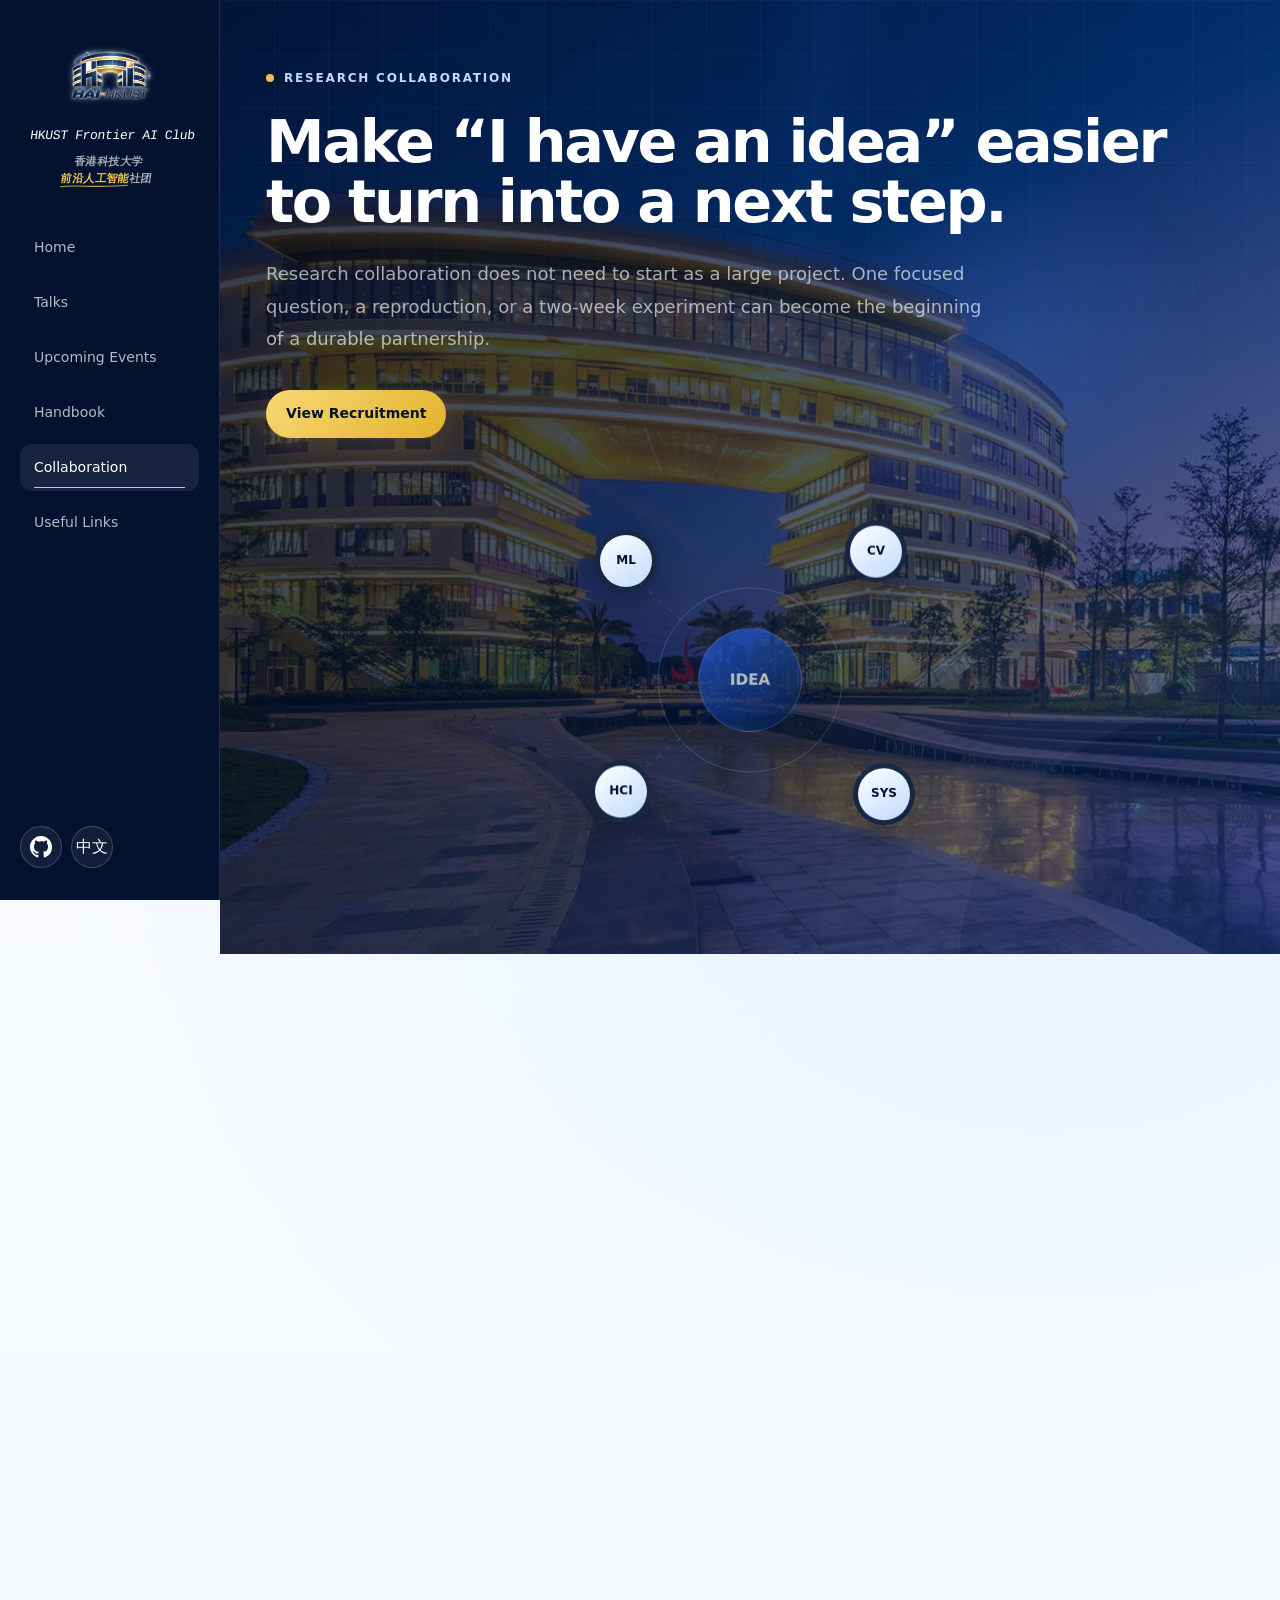
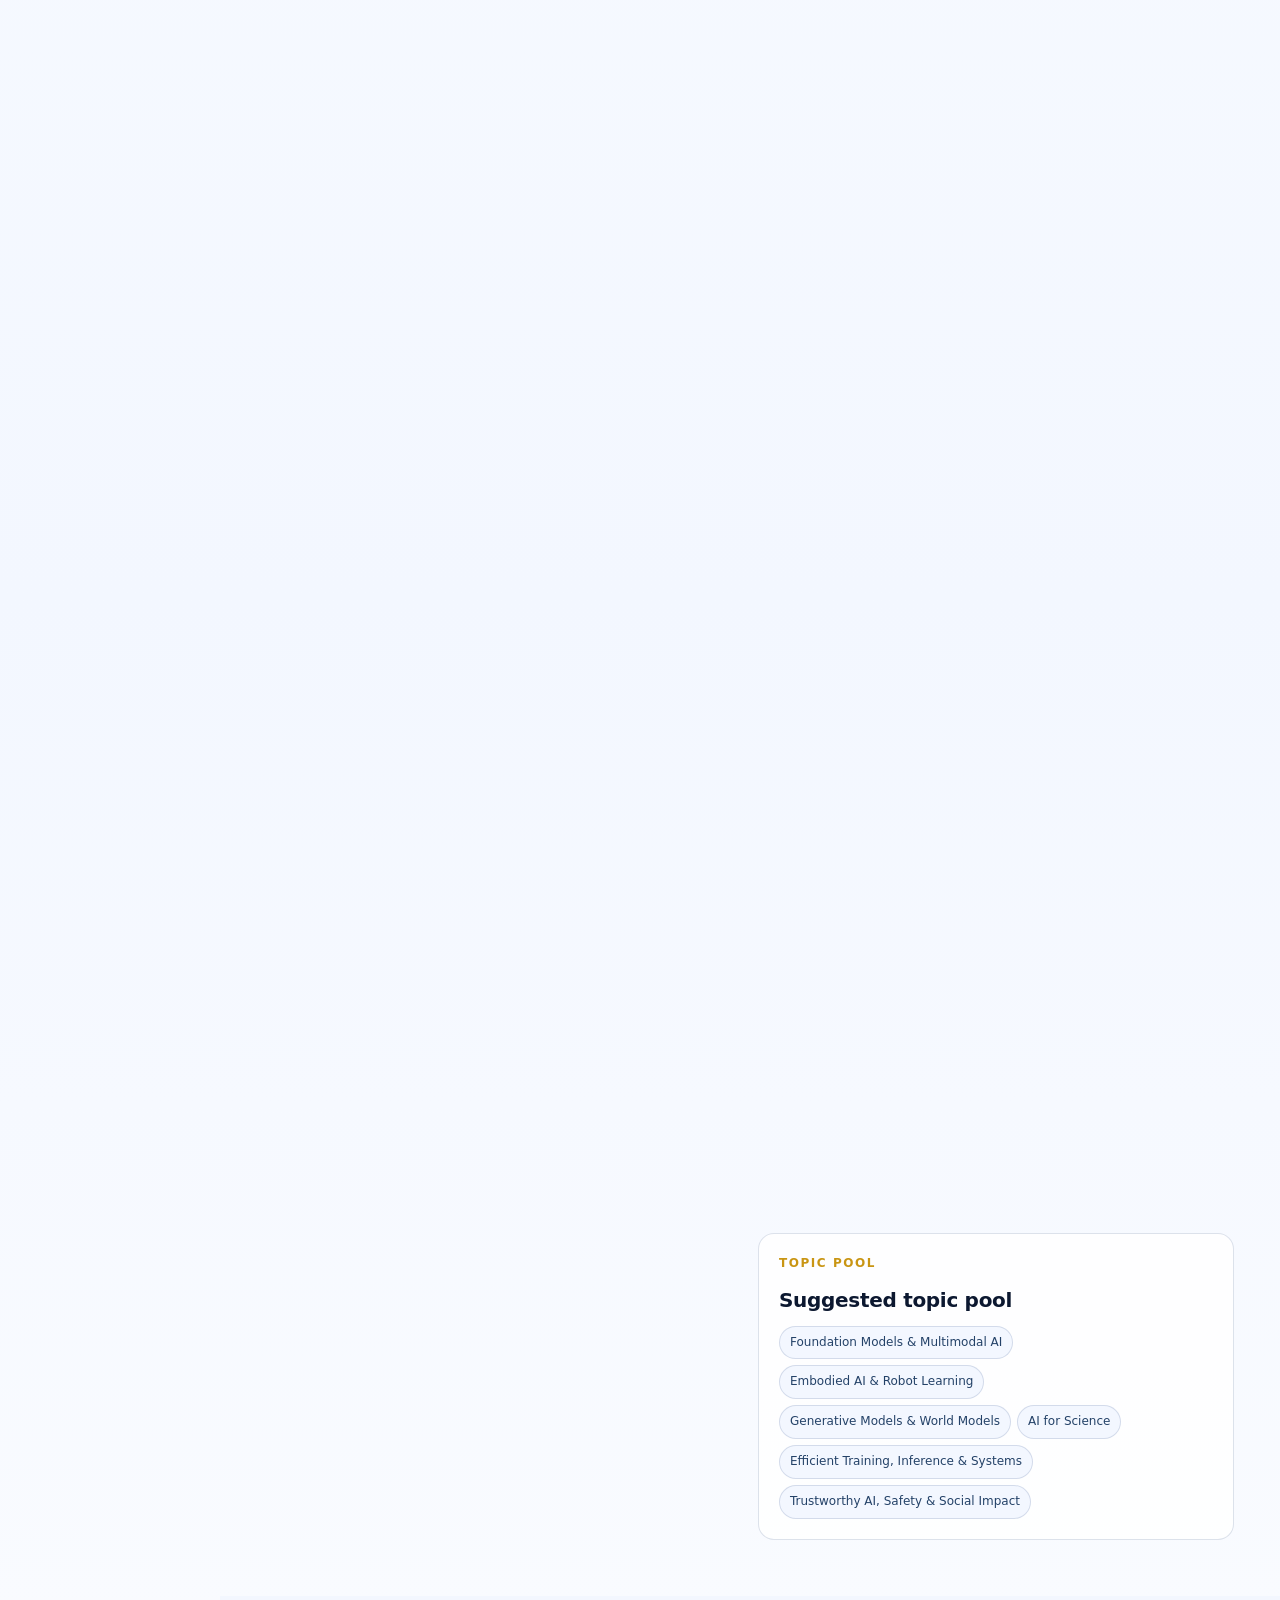
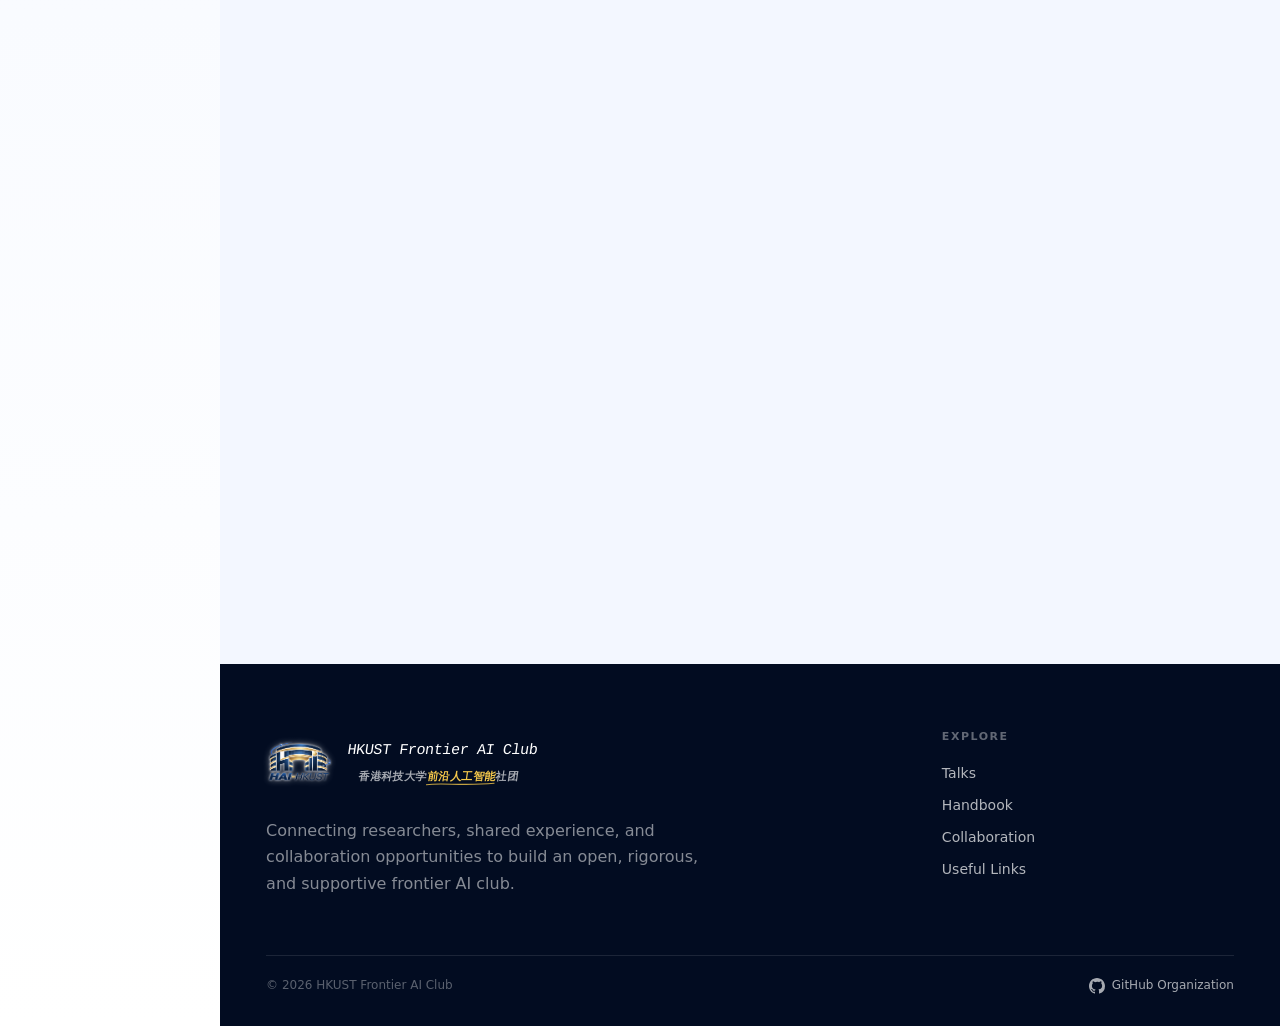
==== collaboration.html @ b121c51a "style: highlight the club name and slant bilingual lettering" ====
<!doctype html>
<html lang="en">
<head><meta charset="utf-8"><meta name="viewport" content="width=device-width,initial-scale=1"><meta name="theme-color" content="#041536"><meta name="referrer" content="strict-origin-when-cross-origin"><meta http-equiv="Content-Security-Policy" content="default-src 'self'; base-uri 'self'; form-action 'none'; object-src 'none'; script-src 'self'; style-src 'self'; img-src 'self' data:; font-src 'self'; connect-src 'self'; frame-src 'self' https://drive.google.com https://docs.google.com"><title>Research Collaboration | HKUST Frontier AI Club</title><link rel="icon" href="assets/favicon/favicon.ico?v=20261019-logo-v2" sizes="any"><link rel="icon" href="assets/favicon/favicon.svg?v=20261019-logo-v2" type="image/svg+xml"><link rel="icon" href="assets/favicon/favicon-96x96.png?v=20261019-logo-v2" type="image/png" sizes="96x96"><link rel="apple-touch-icon" href="assets/favicon/apple-touch-icon.png?v=20261019-logo-v2"><link rel="manifest" href="assets/favicon/site.webmanifest?v=20261019-logo-v2"><link rel="stylesheet" href="styles.css?v=20261023-brand-accent"></head>
<body>
<div class="scroll-progress" aria-hidden="true"><span></span></div><div class="cursor-glow" aria-hidden="true"></div><div data-site-header></div><main>
  <section class="page-hero page-hero-collab"><div class="page-hero-grid"></div><div class="page-orb"></div><div class="page-hero-inner"><div class="page-hero-copy reveal reveal-left"><div class="eyebrow"><span class="eyebrow-pulse"></span><span data-i18n="collabEyebrow"></span></div><h1 data-i18n="collabTitle"></h1><p data-i18n="collabLead"></p><div class="page-hero-actions"><a class="btn btn-primary magnetic" href="#project-board" data-i18n="viewProjectBoard"></a></div></div>
  <div class="page-visual reveal reveal-right"><div class="collab-visual" aria-hidden="true"><div class="collab-core">IDEA</div><div class="collab-person cp1">ML</div><div class="collab-person cp2">CV</div><div class="collab-person cp3">SYS</div><div class="collab-person cp4">HCI</div><svg viewBox="0 0 400 400"><path d="M200 200L80 95M200 200L320 90M200 200L328 310M200 200L76 304"/><circle cx="200" cy="200" r="92"/></svg></div></div></div></section>

  <section class="section" id="project-board"><div class="container"><div class="section-heading reveal"><div class="kicker" data-i18n="boardKicker"></div><div><h2 data-i18n="boardTitle"></h2><p data-i18n="boardDesc"></p></div></div>
    <div class="board-toolbar reveal"><span data-i18n="boardTemplateNote"></span></div>
    <div class="project-grid">
      <article class="project-card reveal"><div class="project-top"><span class="status gold" data-i18n="templateSlot"></span></div><h3 data-i18n="boardCard1Title"></h3><p data-i18n="boardCard1Desc"></p><div class="project-skills"><span>Multimodal</span><span>Reading</span></div><div class="project-bottom"><span data-i18n="twoWeekGoal"></span><b data-i18n="boardCard1Goal"></b></div></article>
      <article class="project-card reveal"><div class="project-top"><span class="status gold" data-i18n="templateSlot"></span></div><h3 data-i18n="boardCard2Title"></h3><p data-i18n="boardCard2Desc"></p><div class="project-skills"><span>Open Source</span><span>Benchmark</span></div><div class="project-bottom"><span data-i18n="twoWeekGoal"></span><b data-i18n="boardCard2Goal"></b></div></article>
      <article class="project-card reveal"><div class="project-top"><span class="status" data-i18n="templateSlot"></span></div><h3 data-i18n="boardCard3Title"></h3><p data-i18n="boardCard3Desc"></p><div class="project-skills"><span>AI4Science</span><span>Data</span></div><div class="project-bottom"><span data-i18n="twoWeekGoal"></span><b data-i18n="boardCard3Goal"></b></div></article>
    </div>
  </div></section>

  <section class="section principle-section"><div class="container"><div class="section-heading reveal"><div class="kicker" data-i18n="principleKicker"></div><div><h2 data-i18n="principleTitle"></h2><p data-i18n="principleDesc"></p></div></div><div class="principles"><article class="principle reveal"><div class="pillar-number">01</div><h3 data-i18n="pr1Title"></h3><p data-i18n="pr1Desc"></p></article><article class="principle reveal"><div class="pillar-number">02</div><h3 data-i18n="pr2Title"></h3><p data-i18n="pr2Desc"></p></article><article class="principle reveal"><div class="pillar-number">03</div><h3 data-i18n="pr3Title"></h3><p data-i18n="pr3Desc"></p></article></div></div></section>
  <section class="section collab-talk-formats" id="talk-formats"><div class="container"><div class="section-heading reveal"><div class="kicker" data-i18n="formatKicker"></div><div><h2 data-i18n="formatTitle"></h2><p data-i18n="formatDesc"></p></div></div>
    <div class="feature-grid stagger-group">
      <article class="feature-card reveal interactive-card" data-tilt><div class="mini">01 · 60–90 MIN</div><div class="feature-symbol">◉</div><h3 data-i18n="frontierTitle"></h3><p data-i18n="frontierDesc"></p><ul><li data-i18n="talkBullet11"></li><li data-i18n="talkBullet12"></li><li data-i18n="talkBullet13"></li></ul></article>
      <article class="feature-card reveal interactive-card" data-tilt><div class="mini">02 · 45–75 MIN</div><div class="feature-symbol">⌁</div><h3 data-i18n="salonTitle"></h3><p data-i18n="salonDesc"></p><ul><li data-i18n="talkBullet21"></li><li data-i18n="talkBullet22"></li><li data-i18n="talkBullet23"></li></ul></article>
      <article class="feature-card reveal interactive-card" data-tilt><div class="mini">03 · 45–60 MIN</div><div class="feature-symbol">↗</div><h3 data-i18n="journeyTitle"></h3><p data-i18n="journeyDesc"></p><ul><li data-i18n="talkBullet31"></li><li data-i18n="talkBullet32"></li><li data-i18n="talkBullet33"></li></ul></article>
      <article class="feature-card topic-card"><div class="mini" data-i18n="talkTopicsKicker"></div><h3 data-i18n="talkTopicsTitle"></h3><div class="tag-list light-tags"><span class="tag" data-i18n="topic1"></span><span class="tag" data-i18n="topic2"></span><span class="tag" data-i18n="topic3"></span><span class="tag" data-i18n="topic4"></span><span class="tag" data-i18n="topic5"></span><span class="tag" data-i18n="topic6"></span></div></article>
    </div>
  </div></section>

  <section class="section editorial-section" id="talk-principles"><div class="container"><div class="section-heading reveal"><div class="kicker" data-i18n="editorialKicker"></div><div><h2 data-i18n="editorialTitle"></h2><p data-i18n="editorialDesc"></p></div></div>
    <div class="principles stagger-group"><article class="principle reveal"><div class="pillar-number">01</div><h3 data-i18n="ed1Title"></h3><p data-i18n="ed1Desc"></p></article><article class="principle reveal"><div class="pillar-number">02</div><h3 data-i18n="ed2Title"></h3><p data-i18n="ed2Desc"></p></article><article class="principle reveal"><div class="pillar-number">03</div><h3 data-i18n="ed3Title"></h3><p data-i18n="ed3Desc"></p></article></div>
  </div></section>

</main><button class="back-to-top" aria-label="Back to top">↑</button><div data-site-footer></div><script type="module" src="js/site.js?v=20261023-brand-accent"></script></body></html>
---- styles.css ----
:root {
  --navy-1000:#020817;
  --navy-950:#03122f;
  --navy-900:#061a40;
  --navy-850:#082353;
  --navy-800:#0a2a63;
  --blue-750:#1247a1;
  --blue-700:#1554c0;
  --blue-600:#2563eb;
  --blue-500:#3b82f6;
  --blue-400:#60a5fa;
  --blue-300:#93c5fd;
  --blue-200:#bfdbfe;
  --blue-100:#dbeafe;
  --blue-050:#f3f7ff;
  --gold-700:#a97708;
  --gold-600:#c99513;
  --gold-500:#e3b22c;
  --gold-400:#f4c84b;
  --gold-300:#f8d875;
  --gold-200:#f9e8aa;
  --ink:#0c1830;
  --muted:#61708d;
  --line:rgba(14,53,115,.14);
  --line-strong:rgba(14,53,115,.22);
  --white:#fff;
  --shadow:0 24px 70px rgba(7,35,88,.12);
  --shadow-lg:0 40px 100px rgba(4,28,75,.18);
  --radius-xl:34px;
  --radius-lg:28px;
  --radius-md:20px;
  --radius-sm:12px;
  --section-space:56px;
  --section-heading-space:32px;
  --section-tight-space:32px;
  --max:1760px;
  --gutter:clamp(20px,3.6vw,72px);
  --ease:cubic-bezier(.22,1,.36,1);
}

*{box-sizing:border-box}
html{scroll-behavior:smooth}
body{
  margin:0;
  color:var(--ink);
  background:
    radial-gradient(circle at 82% 12%,rgba(96,165,250,.12),transparent 28%),
    linear-gradient(180deg,#fbfdff 0%,var(--blue-050) 52%,#fff 100%);
  font-family:Inter,ui-sans-serif,system-ui,-apple-system,BlinkMacSystemFont,"Segoe UI","PingFang SC","Hiragino Sans GB","Microsoft YaHei",Arial,sans-serif;
  line-height:1.65;
  -webkit-font-smoothing:antialiased;
  overflow-x:hidden;
}
body.menu-open{overflow:hidden}
a{color:inherit;text-decoration:none}
button{font:inherit}
img,svg{max-width:100%}
::selection{background:var(--gold-200);color:var(--navy-950)}

.scroll-progress{position:fixed;inset:0 0 auto;z-index:120;height:3px;pointer-events:none;background:transparent}
.scroll-progress span{display:block;width:0;height:100%;background:linear-gradient(90deg,var(--gold-400),var(--blue-400));box-shadow:0 0 16px rgba(244,200,75,.55)}
.cursor-glow{position:fixed;z-index:4;width:420px;height:420px;border-radius:50%;pointer-events:none;transform:translate(-50%,-50%);background:radial-gradient(circle,rgba(59,130,246,.08),rgba(59,130,246,0) 66%);opacity:0;transition:opacity .3s ease;mix-blend-mode:multiply}
body:hover .cursor-glow{opacity:1}

.container,.hero-inner,.page-hero-inner,.nav-wrap,.talk-room,.cta-band-inner{
  width:min(var(--max),calc(100% - 2 * var(--gutter)));
  margin-inline:auto;
}
.narrow-container{max-width:900px}
.section{padding:var(--section-space) 0;position:relative}
.section-tight{padding:var(--section-tight-space) 0 var(--section-space)}

.site-header{
  position:fixed;top:0;left:0;right:0;z-index:100;
  border-bottom:1px solid rgba(255,255,255,.08);
  background:rgba(3,18,47,.76);
  backdrop-filter:blur(20px) saturate(150%);
  transition:background .35s ease,box-shadow .35s ease,transform .35s ease;
}
.site-header.scrolled{background:rgba(3,18,47,.94);box-shadow:0 14px 36px rgba(1,11,32,.22)}
.site-header.header-hidden{transform:translateY(-100%)}
.nav-wrap{height:76px;display:flex;align-items:center;justify-content:space-between;gap:28px}
.brand{display:inline-flex;align-items:center;gap:12px;color:#fff;font-weight:760;letter-spacing:-.02em;white-space:nowrap;min-width:0}
.brand-mark{display:block;width:66px;height:66px;flex-shrink:0;object-fit:contain;filter:drop-shadow(0 0 1px rgba(255,255,255,.95)) drop-shadow(0 0 3px rgba(255,255,255,.45))}
.brand-name{font-size:14px;line-height:1.12}.brand-name small{display:block;color:rgba(255,255,255,.56);font-size:9px;font-weight:550;letter-spacing:.08em;text-transform:none;line-height:1.25;margin-top:3px}
.nav-links{display:flex;align-items:center;gap:4px}
.nav-links a,.resource-shortcuts a{color:rgba(255,255,255,.7);padding:9px 12px;border-radius:999px;font-size:14px;transition:.24s ease;position:relative}
.nav-links a::after,.resource-shortcuts a::after{content:"";position:absolute;left:50%;right:50%;bottom:3px;height:1px;background:var(--gold-400);transition:.25s var(--ease)}
.nav-links a:hover,.nav-links a.active,.resource-shortcuts a:hover,.resource-shortcuts a:focus-visible{color:#fff;background:rgba(255,255,255,.075)}
.nav-links a:hover::after,.nav-links a.active::after,.resource-shortcuts a:hover::after,.resource-shortcuts a:focus-visible::after{left:14px;right:14px}
.nav-links .nav-github-mobile{display:none;align-items:center;gap:8px}
.nav-actions{display:flex;align-items:center;gap:9px}
.nav-github svg{width:22px;height:22px;flex:none}
.nav-github-mobile svg{width:17px;height:17px;flex:none}
.nav-github,.lang-toggle,.menu-toggle{color:#fff;border:1px solid rgba(255,255,255,.2);border-radius:999px;background:rgba(255,255,255,.06);padding:8px 12px;cursor:pointer;transition:.22s ease}
.nav-github:hover,.lang-toggle:hover,.menu-toggle:hover{background:rgba(255,255,255,.13);border-color:rgba(255,255,255,.34)}
.nav-github,.lang-toggle{display:inline-flex;align-items:center;justify-content:center;width:42px;height:42px;padding:0}
.menu-toggle{display:none;width:42px;height:42px;padding:0;position:relative}
.menu-toggle span,.menu-toggle::before,.menu-toggle::after{content:"";position:absolute;left:11px;width:18px;height:1.5px;background:#fff;transition:.25s ease}
.menu-toggle::before{top:14px}.menu-toggle span{top:20px}.menu-toggle::after{top:26px}
.menu-toggle.active::before{top:20px;transform:rotate(45deg)}.menu-toggle.active span{opacity:0}.menu-toggle.active::after{top:20px;transform:rotate(-45deg)}

.hero{min-height:100svh;position:relative;overflow:hidden;color:#fff;background:linear-gradient(135deg,var(--navy-1000) 0%,var(--navy-950) 44%,#082d6d 100%)}
.hero::before{content:"";position:absolute;inset:0;z-index:0;background:linear-gradient(135deg,rgba(2,8,23,.82) 0%,rgba(3,18,47,.72) 44%,rgba(8,45,109,.58) 100%),url("assets/images/hero-bg.jpg") center/cover no-repeat}
.network-canvas{position:absolute;inset:0;width:100%;height:100%;opacity:.85}
.hero-grid,.page-hero-grid{position:absolute;inset:0;background-image:linear-gradient(rgba(147,197,253,.055) 1px,transparent 1px),linear-gradient(90deg,rgba(147,197,253,.055) 1px,transparent 1px);background-size:54px 54px;mask-image:linear-gradient(to bottom,rgba(0,0,0,.8),transparent 92%)}
.hero-grid::after,.page-hero-grid::after{content:"";position:absolute;inset:0;background:linear-gradient(100deg,transparent 44%,rgba(59,130,246,.08) 50%,transparent 56%);animation:gridSweep 10s linear infinite}
.hero-orb,.page-orb{position:absolute;border-radius:50%;filter:blur(2px);pointer-events:none}
.orb-one{width:440px;height:440px;right:-120px;top:8%;background:radial-gradient(circle at 35% 35%,rgba(96,165,250,.34),rgba(37,99,235,.08) 55%,transparent 72%)}
.orb-two{width:300px;height:300px;left:-100px;bottom:5%;background:radial-gradient(circle,rgba(244,200,75,.13),transparent 68%)}
.hero-inner{min-height:100svh;padding:138px 0 92px;display:grid;grid-template-columns:1.02fr .98fr;align-items:center;gap:50px;position:relative;z-index:3}
.eyebrow{display:inline-flex;align-items:center;gap:10px;color:var(--blue-200);font-size:12px;line-height:1.4;letter-spacing:.15em;text-transform:uppercase;font-weight:780}
.eyebrow-pulse{width:8px;height:8px;border-radius:50%;background:var(--gold-400);box-shadow:0 0 0 0 rgba(244,200,75,.5);animation:eyebrowPulse 2s infinite}
.hero h1{font-size:clamp(42px,5vw,68px);line-height:1.02;letter-spacing:-.04em;margin:24px 0 28px;max-width:none}
.hero h1 span{display:inline}
.hero h1 .accent{color:var(--gold-400);position:relative;white-space:nowrap}
.hero h1 .accent::after,.brand-accent::after{content:"";position:absolute;left:0;right:0;bottom:-3px;height:8px;background:url("data:image/svg+xml,%3Csvg xmlns='http://www.w3.org/2000/svg' viewBox='0 0 200 10'%3E%3Cpath d='M2 7C45 1 110 11 198 3' fill='none' stroke='%23f4c84b' stroke-width='3' stroke-linecap='round'/%3E%3C/svg%3E") center/100% 100% no-repeat;opacity:.8}
.text-shimmer{background:linear-gradient(90deg,var(--gold-300),#fff4c6,var(--gold-400),var(--gold-300));background-size:200% auto;color:transparent!important;background-clip:text;-webkit-background-clip:text;animation:textShimmer 5s linear infinite}
.hero-lead{font-size:18px;line-height:1.8;color:rgba(255,255,255,.67);max-width:46rem;margin:0}
.hero-actions,.page-hero-actions{display:flex;flex-wrap:wrap;gap:12px;margin-top:34px}
.btn{display:inline-flex;align-items:center;justify-content:center;gap:12px;min-height:48px;padding:11px 20px;border-radius:999px;font-size:14px;font-weight:760;transition:transform .25s var(--ease),box-shadow .25s ease,background .25s ease,border-color .25s ease;position:relative;overflow:hidden}
.btn::before{content:"";position:absolute;inset:0;transform:translateX(-110%);background:linear-gradient(90deg,transparent,rgba(255,255,255,.28),transparent);transition:transform .65s ease}
.btn:hover::before{transform:translateX(110%)}
.btn:hover{transform:translateY(-2px)}
.btn-primary{color:var(--navy-950);background:linear-gradient(135deg,var(--gold-300),var(--gold-500));box-shadow:0 12px 32px rgba(227,178,44,.2)}
.btn-primary:hover{box-shadow:0 17px 40px rgba(227,178,44,.32)}
.btn-ghost{color:#fff;border:1px solid rgba(255,255,255,.2);background:rgba(255,255,255,.055);backdrop-filter:blur(8px)}
.btn-ghost:hover{background:rgba(255,255,255,.11);border-color:rgba(255,255,255,.34)}
.hero-facts{display:flex;gap:34px;margin-top:46px;padding-top:28px;border-top:1px solid rgba(255,255,255,.12);max-width:610px}
.hero-facts>div{display:grid;gap:2px}
.hero-facts strong{font-size:26px;line-height:1;color:#fff;font-weight:820}
.hero-facts span{font-size:12px;color:rgba(255,255,255,.48)}

.orbit-stage{min-height:560px;position:relative;display:grid;place-items:center;transform-style:preserve-3d}
.orbit-board{width:510px;height:510px;position:relative;display:grid;place-items:center;transform-style:preserve-3d}
.orbit-halo{position:absolute;border-radius:50%;filter:blur(20px)}
.halo-one{width:330px;height:330px;background:rgba(37,99,235,.14);animation:breathe 5s ease-in-out infinite}
.halo-two{width:170px;height:170px;background:rgba(244,200,75,.12);animation:breathe 4s 1s ease-in-out infinite reverse}
.orbit-ring{position:absolute;border-radius:50%;border:1px solid rgba(147,197,253,.18)}
.ring-one{width:370px;height:370px;animation:spinSlow 22s linear infinite}
.ring-one::before,.ring-one::after,.ring-two::before{content:"";position:absolute;border-radius:50%;background:var(--gold-400);box-shadow:0 0 16px rgba(244,200,75,.8)}
.ring-one::before{width:8px;height:8px;top:30px;left:75px}.ring-one::after{width:5px;height:5px;bottom:28px;right:78px}
.ring-two{width:245px;height:245px;border-style:dashed;border-color:rgba(96,165,250,.22);animation:spinSlow 16s linear infinite reverse}
.ring-two::before{width:7px;height:7px;left:-4px;top:50%}
.orbit-core{width:154px;height:154px;border-radius:50%;display:grid;place-items:center;text-align:center;position:relative;background:radial-gradient(circle at 35% 28%,#1f63d6,var(--navy-900) 68%);border:1px solid rgba(147,197,253,.34);box-shadow:0 0 0 14px rgba(37,99,235,.06),0 32px 70px rgba(0,0,0,.34),inset 0 0 40px rgba(96,165,250,.13);z-index:3}
.orbit-core span{display:block;font-size:22px;font-weight:820;letter-spacing:-.03em}.orbit-core small{display:block;margin-top:5px;color:rgba(255,255,255,.5);font-size:9px;letter-spacing:.1em;text-transform:uppercase}
.core-radar{position:absolute;inset:9px;border:1px solid rgba(255,255,255,.1);border-radius:50%;overflow:hidden}
.core-radar::after{content:"";position:absolute;left:50%;top:50%;width:50%;height:1px;transform-origin:left;background:linear-gradient(90deg,rgba(244,200,75,.8),transparent);animation:radar 4s linear infinite}
.orbit-node{position:absolute;z-index:4;width:176px;padding:14px 16px;border:1px solid rgba(255,255,255,.14);border-radius:16px;background:rgba(7,30,72,.76);box-shadow:0 16px 40px rgba(0,0,0,.2);backdrop-filter:blur(14px);animation:floatNode 5s ease-in-out infinite}
.orbit-node strong{display:flex;align-items:center;gap:8px;color:#fff;font-size:14px}.orbit-node>span{display:block;margin-top:4px;color:rgba(255,255,255,.43);font-size:10px;letter-spacing:.05em}.node-dot{width:7px;height:7px;border-radius:50%;background:var(--gold-400);box-shadow:0 0 12px var(--gold-400)}
.node-a{top:52px;right:0}.node-b{left:-8px;bottom:90px;animation-delay:-1.4s}.node-c{right:5px;bottom:42px;animation-delay:-2.7s}
.data-spark{position:absolute;width:4px;height:4px;border-radius:50%;background:var(--blue-300);box-shadow:0 0 12px var(--blue-300)}
.spark-a{top:24%;left:20%;animation:spark 2.8s infinite}.spark-b{top:65%;right:18%;animation:spark 3.5s .7s infinite}.spark-c{top:15%;right:40%;animation:spark 2.3s 1.2s infinite}
.floating-note{position:absolute;z-index:6;display:flex;align-items:center;gap:8px;padding:9px 12px;border-radius:999px;color:rgba(255,255,255,.75);font-size:11px;background:rgba(255,255,255,.07);border:1px solid rgba(255,255,255,.12);backdrop-filter:blur(10px);animation:floatNode 4.8s ease-in-out infinite}
.note-icon{color:var(--gold-400)}.note-a{left:12px;top:80px}.note-b{right:10px;bottom:60px;animation-delay:-2s}
.scroll-cue{position:absolute;z-index:5;left:50%;bottom:24px;transform:translateX(-50%);display:grid;justify-items:center;gap:7px;color:rgba(255,255,255,.38);font-size:9px;letter-spacing:.14em;text-transform:uppercase}
.scroll-cue span{width:22px;height:36px;border:1px solid rgba(255,255,255,.25);border-radius:999px;position:relative}.scroll-cue span::after{content:"";position:absolute;width:3px;height:7px;top:7px;left:50%;transform:translateX(-50%);border-radius:2px;background:var(--gold-400);animation:scrollDot 1.8s infinite}

.topic-marquee{overflow:hidden;color:#fff;background:linear-gradient(90deg,var(--blue-700),#0c3d92,var(--blue-700));border-top:1px solid rgba(255,255,255,.12);border-bottom:1px solid rgba(255,255,255,.12)}
.marquee-track{display:flex;width:max-content;align-items:center;gap:22px;padding:15px 0;animation:marquee 30s linear infinite}
.marquee-track span{font-size:12px;letter-spacing:.13em;text-transform:uppercase;color:rgba(255,255,255,.72)}.marquee-track i{color:var(--gold-400);font-style:normal;font-size:10px}

.section-heading{display:grid;grid-template-columns:170px 1fr;gap:40px;align-items:start;margin-bottom:var(--section-heading-space)}
.kicker{color:var(--blue-600);font-size:11px;font-weight:820;letter-spacing:.16em;text-transform:uppercase;padding-top:9px}.kicker.light{color:var(--gold-300)}
.section-heading h2{margin:0;font-size:clamp(36px,4.4vw,60px);line-height:1.08;letter-spacing:-.045em;max-width:none}.section-heading p{max-width:720px;margin:18px 0 0;color:var(--muted);font-size:16px}

.pillars{display:grid;grid-template-columns:repeat(3,1fr);gap:18px}
.pillar-card{min-height:460px;padding:30px;border:1px solid var(--line);border-radius:var(--radius-lg);background:rgba(255,255,255,.78);box-shadow:0 14px 48px rgba(8,49,116,.06);position:relative;overflow:hidden;transition:transform .35s var(--ease),box-shadow .35s ease,border-color .35s ease;transform-style:preserve-3d}
.pillar-card::after{content:"";position:absolute;width:210px;height:210px;right:-105px;top:-105px;border-radius:50%;background:rgba(37,99,235,.06);transition:.4s ease}
.pillar-card:hover{box-shadow:0 28px 70px rgba(8,49,116,.14);border-color:rgba(37,99,235,.27)}
.pillar-card:hover::after{transform:scale(1.25)}
.card-glow{position:absolute;width:180px;height:180px;border-radius:50%;filter:blur(50px);background:rgba(59,130,246,.12);opacity:0;left:var(--mx,50%);top:var(--my,50%);transform:translate(-50%,-50%);transition:opacity .3s ease;pointer-events:none}.pillar-card:hover .card-glow{opacity:1}
.pillar-number{color:var(--gold-600);font-weight:800;font-size:14px;letter-spacing:.12em}
.pillar-icon{margin:48px 0 30px;width:74px;height:74px;display:grid;place-items:center;border-radius:21px;color:#fff;background:linear-gradient(145deg,var(--blue-700),var(--navy-900));box-shadow:0 18px 32px rgba(21,84,192,.2);transition:transform .35s var(--ease)}
.pillar-card:hover .pillar-icon{transform:translateY(-5px) rotate(-3deg)}.pillar-icon.gold-icon{background:linear-gradient(145deg,var(--gold-400),var(--gold-700));box-shadow:0 18px 32px rgba(201,149,19,.2)}
.pillar-icon svg{width:32px;height:32px}.pillar-card h3{margin:0;font-size:25px;letter-spacing:-.025em}.pillar-card p{color:var(--muted);margin:12px 0 24px}.text-link{display:inline-flex;align-items:center;gap:8px;color:var(--blue-700);font-weight:760;font-size:14px}

.stat-section{padding-top:0}
.stat-panel{display:grid;grid-template-columns:1.1fr 1.4fr;gap:50px;padding:48px;border-radius:var(--radius-xl);color:#fff;background:linear-gradient(125deg,var(--navy-950),#0b347a);box-shadow:var(--shadow-lg);position:relative;overflow:hidden}
.stat-panel::before{content:"";position:absolute;right:-120px;top:-170px;width:420px;height:420px;border:1px solid rgba(255,255,255,.08);border-radius:50%;box-shadow:0 0 0 55px rgba(255,255,255,.025),0 0 0 110px rgba(255,255,255,.018)}
.stat-intro{position:relative;z-index:2}.stat-intro .kicker{color:var(--gold-400)}.stat-intro h2{margin:14px 0;font-size:36px;line-height:1.1;letter-spacing:-.04em}.stat-intro p{margin:0;color:rgba(255,255,255,.58)}
.stat-grid{display:grid;grid-template-columns:repeat(2,1fr);position:relative;z-index:2}.stat-item{padding:18px 24px;border-left:1px solid rgba(255,255,255,.11);display:grid;gap:8px}.stat-item:nth-child(n+3){border-top:1px solid rgba(255,255,255,.11)}.stat-item strong{font-size:52px;line-height:1;color:var(--gold-300);letter-spacing:-.06em}.stat-item span{font-size:13px;color:rgba(255,255,255,.55)}

.dark-section{color:#fff;background:var(--navy-1000);position:relative;overflow:hidden}.dark-section::before{content:"";position:absolute;inset:0;background:radial-gradient(circle at 10% 80%,rgba(37,99,235,.25),transparent 30%),radial-gradient(circle at 90% 10%,rgba(244,200,75,.07),transparent 24%)}.dark-section .container{position:relative;z-index:2}.dark-section .section-heading p{color:rgba(255,255,255,.58)}.dark-section .kicker{color:var(--gold-400)}
.constellation{position:absolute;inset:0;opacity:.8}.constellation i{position:absolute;width:4px;height:4px;border-radius:50%;background:var(--blue-300);box-shadow:0 0 16px var(--blue-300)}.constellation i:nth-child(1){left:8%;top:18%;animation:spark 3s infinite}.constellation i:nth-child(2){left:24%;top:75%;animation:spark 4s 1s infinite}.constellation i:nth-child(3){right:14%;top:22%;animation:spark 2.6s .6s infinite}.constellation i:nth-child(4){right:26%;bottom:15%;animation:spark 3.4s 1.6s infinite}.constellation i:nth-child(5){left:48%;top:8%;animation:spark 4.2s 2s infinite}
.program-grid{display:grid;grid-template-columns:repeat(12,1fr);gap:18px}.program-card{border:1px solid rgba(255,255,255,.13);background:rgba(255,255,255,.045);border-radius:24px;padding:30px;min-height:280px;position:relative;overflow:hidden;transition:.35s var(--ease)}.program-card::before{content:"";position:absolute;inset:-1px;background:linear-gradient(120deg,transparent 25%,rgba(96,165,250,.15),transparent 70%);transform:translateX(-100%);transition:.7s ease}.program-card:hover{transform:translateY(-7px);border-color:rgba(96,165,250,.28);background:rgba(255,255,255,.065)}.program-card:hover::before{transform:translateX(100%)}.program-card:nth-child(1),.program-card:nth-child(4){grid-column:span 7}.program-card:nth-child(2),.program-card:nth-child(3){grid-column:span 5}.program-meta{color:var(--gold-400);font-size:12px;letter-spacing:.13em;text-transform:uppercase;font-weight:800}.program-card h3{font-size:27px;margin:22px 0 10px;letter-spacing:-.025em;max-width:520px}.program-card p{color:rgba(255,255,255,.6);max-width:620px}.program-arrow{position:absolute;right:26px;top:24px;color:rgba(255,255,255,.25);font-size:22px;transition:.3s ease}.program-card:hover .program-arrow{color:var(--gold-400);transform:translate(3px,-3px)}
.tag-list{display:flex;flex-wrap:wrap;gap:8px;margin-top:24px}.tag{border:1px solid rgba(255,255,255,.15);background:rgba(255,255,255,.05);color:rgba(255,255,255,.75);border-radius:999px;padding:6px 10px;font-size:12px}.light-tags .tag{color:#244268;border-color:var(--line);background:var(--blue-050)}

.roadmap-section{background:linear-gradient(180deg,#fff,var(--blue-050))}.roadmap{display:grid;grid-template-columns:repeat(4,1fr);gap:24px;position:relative;padding-top:36px}.roadmap-line{position:absolute;top:48px;left:7%;right:7%;height:1px;background:linear-gradient(90deg,var(--blue-300),var(--gold-400),var(--blue-300))}.roadmap-line span{display:block;height:100%;width:0;background:#fff;box-shadow:0 0 20px #fff;transition:width 1.5s ease}.roadmap.visible .roadmap-line span{width:100%}.roadmap-step{position:relative;padding:34px 24px 24px;border:1px solid var(--line);border-radius:20px;background:rgba(255,255,255,.8);text-align:center}.roadmap-step b{position:absolute;top:-34px;left:50%;transform:translateX(-50%);font-size:12px;color:var(--blue-600);letter-spacing:.12em}.roadmap-dot{position:absolute;width:13px;height:13px;border-radius:50%;left:50%;top:-1px;transform:translate(-50%,-50%);background:var(--gold-400);box-shadow:0 0 0 6px #fff,0 0 18px rgba(227,178,44,.5)}.roadmap-step h3{font-size:20px;margin:8px 0}.roadmap-step p{font-size:14px;color:var(--muted);margin:0}

.audience-section{background:#fff}.audience-grid{display:grid;grid-template-columns:repeat(3,1fr);gap:18px}.audience-card{padding:30px;border-radius:24px;border:1px solid var(--line);background:linear-gradient(145deg,#fff,#f7faff);transition:.35s var(--ease);position:relative;overflow:hidden}.audience-card::after{content:"";position:absolute;width:120px;height:120px;border-radius:50%;right:-70px;bottom:-70px;background:rgba(59,130,246,.08);transition:.35s ease}.audience-card:hover{transform:translateY(-6px);box-shadow:0 24px 60px rgba(8,49,116,.11)}.audience-card:hover::after{transform:scale(1.5)}.audience-card>span{color:var(--gold-600);font-size:12px;font-weight:820;letter-spacing:.14em}.audience-card h3{font-size:24px;margin:28px 0 10px}.audience-card p{color:var(--muted);margin:0 0 24px}.audience-card a{color:var(--blue-700);font-size:13px;font-weight:760}.audience-card a{display:inline-flex;align-items:center;gap:6px}

.faq-section{background:var(--blue-050)}.accordion{border-top:1px solid var(--line)}.accordion-item{border-bottom:1px solid var(--line)}.accordion-item button{width:100%;display:flex;align-items:center;justify-content:space-between;gap:20px;padding:24px 0;border:0;background:transparent;color:var(--ink);font-weight:720;font-size:18px;text-align:left;cursor:pointer}.accordion-item button i{flex:0 0 auto;width:26px;height:26px;border:1px solid var(--line-strong);border-radius:50%;position:relative}.accordion-item button i::before,.accordion-item button i::after{content:"";position:absolute;left:7px;right:7px;top:50%;height:1px;background:var(--blue-700);transition:.25s ease}.accordion-item button i::after{transform:rotate(90deg)}.accordion-item.open button i::after{transform:rotate(0)}.accordion-panel{max-height:0;overflow:hidden;transition:max-height .45s var(--ease)}.accordion-panel p{margin:0 0 24px;color:var(--muted);max-width:760px}

.notice-card{padding:36px;border:1px solid var(--line);border-radius:var(--radius-lg);background:linear-gradient(135deg,#fff,#f2f7ff);display:grid;grid-template-columns:1fr auto;align-items:center;gap:30px;box-shadow:0 18px 54px rgba(8,49,116,.07);margin-top:42px}.notice-card h3{margin:0 0 8px;font-size:28px;letter-spacing:-.03em}.notice-card p{margin:0;color:var(--muted)}
.cta-band{padding:82px 0;position:relative;overflow:hidden;background:linear-gradient(115deg,rgba(21,84,192,.86),rgba(6,26,64,.9)),url("assets/images/cta-bg.jpg") center/cover no-repeat;color:#fff}.cta-band::before{content:"";position:absolute;width:600px;height:600px;right:-240px;top:-260px;border:1px solid rgba(255,255,255,.08);border-radius:50%;box-shadow:0 0 0 70px rgba(255,255,255,.025),0 0 0 140px rgba(255,255,255,.018)}.cta-noise{position:absolute;inset:0;opacity:.16;background-image:url("data:image/svg+xml,%3Csvg viewBox='0 0 180 180' xmlns='http://www.w3.org/2000/svg'%3E%3Cfilter id='n'%3E%3CfeTurbulence type='fractalNoise' baseFrequency='.85' numOctaves='4' stitchTiles='stitch'/%3E%3C/filter%3E%3Crect width='100%25' height='100%25' filter='url(%23n)' opacity='.35'/%3E%3C/svg%3E")}.cta-band-inner{position:relative;z-index:2;display:grid;grid-template-columns:1.3fr .7fr;align-items:center;gap:40px}.cta-band h2{margin:10px 0 0;font-size:clamp(38px,4.3vw,60px);line-height:1.05;letter-spacing:-.045em}.cta-band p{color:rgba(255,255,255,.65);max-width:650px}.cta-actions{display:flex;justify-content:flex-end;gap:12px;flex-wrap:wrap}

.site-footer{padding:64px 0 30px;background:#020c21;color:#fff}.footer-grid{display:grid;grid-template-columns:1.5fr .7fr;gap:50px}.footer-brand p{max-width:450px;color:rgba(255,255,255,.52)}.footer-title{color:rgba(255,255,255,.38);font-size:11px;letter-spacing:.14em;text-transform:uppercase;font-weight:800;margin-bottom:16px}.footer-links{display:grid;gap:9px}.footer-links a{color:rgba(255,255,255,.7);font-size:14px}.footer-links a:hover{color:var(--gold-400)}.footer-bottom{display:flex;justify-content:space-between;gap:20px;margin-top:42px;padding-top:20px;border-top:1px solid rgba(255,255,255,.1);color:rgba(255,255,255,.35);font-size:12px}
.back-to-top{position:fixed;right:24px;bottom:52px;z-index:70;width:44px;height:44px;border:1px solid rgba(255,255,255,.15);border-radius:50%;color:#fff;background:rgba(3,18,47,.86);backdrop-filter:blur(12px);cursor:pointer;opacity:0;pointer-events:none;transform:translateY(12px);transition:.3s ease}.back-to-top.visible{opacity:1;pointer-events:auto;transform:none}.back-to-top:hover{background:var(--blue-700);transform:translateY(-3px)}

/* Inner page hero */
.page-hero{min-height:720px;padding-top:76px;position:relative;overflow:hidden;color:#fff;background:linear-gradient(130deg,var(--navy-1000),var(--navy-950) 55%,#0b397f)}
.page-hero::before{content:"";position:absolute;inset:0;z-index:0;background:linear-gradient(135deg,rgba(2,8,23,.82) 0%,rgba(3,18,47,.72) 44%,rgba(8,45,109,.58) 100%),url("assets/images/hero-bg.jpg") center/cover no-repeat}
.page-hero::after{content:"";position:absolute;width:500px;height:500px;right:-180px;bottom:-260px;border:1px solid rgba(255,255,255,.06);border-radius:50%;box-shadow:0 0 0 70px rgba(255,255,255,.02),0 0 0 140px rgba(255,255,255,.015)}
.page-orb{width:400px;height:400px;right:6%;top:15%;background:radial-gradient(circle,rgba(59,130,246,.2),transparent 68%)}
.page-hero-inner{min-height:644px;display:grid;grid-template-columns:minmax(0,1.25fr) minmax(280px,.9fr);align-items:center;gap:clamp(28px,4vw,80px);position:relative;z-index:3}.page-hero h1{font-size:clamp(42px,4.6vw,68px);line-height:1.02;letter-spacing:-.04em;margin:22px 0 26px;max-width:none}.page-hero p{font-size:18px;line-height:1.8;color:rgba(255,255,255,.64);max-width:46rem}.page-visual{width:100%;min-height:420px;display:grid;justify-items:end;align-items:center;position:relative}

.talk-stage{width:420px;height:350px;position:relative;perspective:900px}.talk-screen{position:absolute;left:40px;right:40px;top:25px;height:225px;border:1px solid rgba(147,197,253,.28);border-radius:22px;background:linear-gradient(145deg,rgba(37,99,235,.25),rgba(255,255,255,.04));box-shadow:0 35px 80px rgba(0,0,0,.3),inset 0 0 50px rgba(96,165,250,.05);transform:rotateY(-5deg) rotateX(3deg);overflow:hidden}.talk-screen::before{content:"";position:absolute;inset:0;background:linear-gradient(110deg,transparent 35%,rgba(255,255,255,.1),transparent 60%);animation:gridSweep 6s infinite}.talk-screen>span{position:absolute;left:24px;top:20px;font-size:11px;letter-spacing:.15em;color:var(--gold-300)}.signal-bars{position:absolute;left:28px;right:28px;bottom:35px;height:110px;display:flex;align-items:end;gap:12px}.signal-bars i{flex:1;border-radius:8px 8px 2px 2px;background:linear-gradient(var(--blue-300),var(--blue-600));animation:barPulse 2.2s ease-in-out infinite}.signal-bars i:nth-child(1){height:35%;animation-delay:-.8s}.signal-bars i:nth-child(2){height:68%;animation-delay:-1.3s}.signal-bars i:nth-child(3){height:48%;animation-delay:-.3s}.signal-bars i:nth-child(4){height:88%;animation-delay:-1.8s}.signal-bars i:nth-child(5){height:58%;animation-delay:-1s}.audience-dots{position:absolute;left:20px;right:20px;bottom:10px;height:80px;background:radial-gradient(circle at 8px 8px,rgba(255,255,255,.3) 0 5px,transparent 5.5px) 0 0/38px 34px;mask-image:linear-gradient(to bottom,#000,transparent)}.live-badge{position:absolute;right:2px;top:5px;padding:8px 12px;border-radius:999px;background:rgba(3,18,47,.8);border:1px solid rgba(255,255,255,.15);font-size:10px;letter-spacing:.11em;color:rgba(255,255,255,.65)}.live-badge i{display:inline-block;width:6px;height:6px;margin-right:6px;border-radius:50%;background:var(--gold-400);box-shadow:0 0 10px var(--gold-400);animation:eyebrowPulse 2s infinite}

.book-visual{width:390px;height:370px;position:relative;perspective:900px}.book-back,.book-page{position:absolute;width:260px;height:330px;left:65px;top:20px;border-radius:8px 22px 22px 8px;transform:rotateY(-12deg) rotateZ(-2deg);transform-origin:left center}.book-back{background:#0a2a63;transform:translate(18px,12px) rotateY(-12deg) rotateZ(3deg);box-shadow:0 28px 70px rgba(0,0,0,.35)}.book-page{padding:48px 34px;color:var(--navy-950);background:linear-gradient(145deg,#fffdf5,#f5f9ff);border:1px solid rgba(255,255,255,.4);box-shadow:inset 9px 0 20px rgba(10,42,99,.08)}.book-page span{font-size:10px;letter-spacing:.16em;color:var(--blue-600)}.book-page strong{display:block;font-size:34px;line-height:1;margin:22px 0;letter-spacing:-.05em}.book-page i{display:block;width:62px;height:4px;border-radius:2px;background:var(--gold-400)}.book-page small{position:absolute;left:34px;bottom:34px;font-size:8px;letter-spacing:.13em;color:#65738b}.book-tab{position:absolute;left:302px;width:48px;height:38px;display:grid;place-items:center;border-radius:0 8px 8px 0;color:var(--navy-950);font-size:11px;font-weight:800;background:var(--gold-400)}.tab-a{top:80px}.tab-b{top:130px;background:var(--blue-300)}.tab-c{top:180px;background:#fff}

.collab-visual{width:400px;height:400px;position:relative}.collab-visual svg{position:absolute;inset:0;width:100%;height:100%;fill:none;stroke:rgba(147,197,253,.24);stroke-width:1}.collab-visual svg path{stroke-dasharray:5 8;animation:dash 12s linear infinite}.collab-core,.collab-person{position:absolute;display:grid;place-items:center;border-radius:50%;font-weight:800}.collab-core{left:145px;top:145px;width:110px;height:110px;color:#fff;background:linear-gradient(145deg,var(--blue-600),var(--navy-900));border:1px solid rgba(255,255,255,.25);box-shadow:0 0 0 18px rgba(37,99,235,.07),0 25px 60px rgba(0,0,0,.3);animation:breathe 4s infinite}.collab-person{width:62px;height:62px;color:var(--navy-950);font-size:12px;background:linear-gradient(145deg,#fff,var(--blue-200));border:5px solid rgba(3,18,47,.9);box-shadow:0 12px 30px rgba(0,0,0,.25);animation:floatNode 4.5s ease-in-out infinite}.cp1{left:45px;top:50px}.cp2{right:43px;top:45px;animation-delay:-1s}.cp3{right:35px;bottom:45px;animation-delay:-2s}.cp4{left:40px;bottom:50px;animation-delay:-3s}

.team-visual{width:400px;height:400px;position:relative;display:grid;place-items:center}.team-avatar-main,.team-avatar{position:absolute;display:grid;place-items:center;border-radius:50%;border:1px solid rgba(255,255,255,.2);box-shadow:0 16px 40px rgba(0,0,0,.26)}.team-avatar-main{width:120px;height:120px;color:#fff;font-size:30px;font-weight:850;background:linear-gradient(145deg,var(--blue-600),var(--navy-900));z-index:3}.team-avatar{width:65px;height:65px;color:var(--navy-950);font-size:26px;background:linear-gradient(145deg,#fff,var(--blue-200));z-index:2;animation:floatNode 4.5s infinite}.ta1{left:55px;top:62px}.ta2{right:52px;top:70px;animation-delay:-1s}.ta3{left:60px;bottom:55px;animation-delay:-2s}.ta4{right:55px;bottom:50px;animation-delay:-3s}.team-ring{position:absolute;border:1px solid rgba(147,197,253,.2);border-radius:50%}.tr1{width:270px;height:270px;animation:spinSlow 22s linear infinite}.tr2{width:350px;height:350px;border-style:dashed;animation:spinSlow 30s linear infinite reverse}

.feature-grid{display:grid;grid-template-columns:1fr 1fr;gap:18px}.feature-card{padding:30px;border:1px solid var(--line);border-radius:24px;background:rgba(255,255,255,.82);position:relative;overflow:hidden;transition:.35s var(--ease)}.feature-card:hover{transform:translateY(-6px);box-shadow:0 24px 65px rgba(8,49,116,.11);border-color:rgba(37,99,235,.24)}.feature-card .mini{color:var(--gold-600);font-size:12px;font-weight:820;letter-spacing:.13em;text-transform:uppercase}.feature-symbol{position:absolute;right:27px;top:24px;font-size:28px;color:rgba(37,99,235,.24);transition:.35s ease}.feature-card:hover .feature-symbol{color:var(--blue-600);transform:rotate(-8deg) scale(1.08)}.feature-card h3{font-size:25px;margin:22px 0 10px}.feature-card p{color:var(--muted)}.feature-card ul{margin:18px 0 0;padding:0;list-style:none}.feature-card li{padding:8px 0 8px 21px;position:relative;color:#3f4f6c}.feature-card li::before{content:"";position:absolute;left:0;top:18px;width:7px;height:7px;border-radius:50%;background:var(--blue-500);box-shadow:0 0 0 4px var(--blue-100)}.wide-card{grid-column:1/-1}.include-grid{display:grid;grid-template-columns:repeat(4,1fr);gap:16px;margin-top:24px}.include-grid div{padding:20px;border-radius:16px;background:var(--blue-050);border:1px solid var(--line)}.include-grid span{color:var(--gold-600);font-size:11px;font-weight:800}.include-grid p{margin:10px 0 0;font-size:14px}
.micro-meta{display:flex;align-items:center;justify-content:space-between;gap:16px;margin-top:24px;padding-top:16px;border-top:1px solid var(--line);font-size:12px}.micro-meta span{color:var(--muted)}.micro-meta b{color:var(--blue-700);text-align:right}

.process-track{display:grid;grid-template-columns:repeat(4,1fr);gap:28px;position:relative;padding-top:34px}.process-line{position:absolute;left:8%;right:8%;top:46px;height:1px;background:linear-gradient(90deg,rgba(147,197,253,.15),var(--gold-400),rgba(147,197,253,.15))}.process-track article{position:relative;padding-top:38px}.process-track article>b{position:absolute;top:-34px;left:0;color:var(--gold-400);font-size:11px;letter-spacing:.12em}.process-track article>span{position:absolute;top:7px;left:0;width:13px;height:13px;border-radius:50%;background:var(--gold-400);box-shadow:0 0 0 6px var(--navy-1000),0 0 20px rgba(244,200,75,.5)}.process-track h3{font-size:20px;margin:0 0 10px}.process-track p{color:rgba(255,255,255,.56);font-size:14px;margin:0}.dark-notice{margin-top:54px;padding:30px;border:1px solid rgba(255,255,255,.12);border-radius:24px;background:rgba(255,255,255,.05);display:grid;grid-template-columns:1fr auto;gap:30px;align-items:center}.dark-notice h3{margin:0 0 8px;font-size:25px}.dark-notice p{margin:0;color:rgba(255,255,255,.56)}

.editorial-section{background:var(--blue-050)}.principles{display:grid;grid-template-columns:repeat(3,1fr);gap:18px}.principle{padding:28px;border-top:3px solid var(--blue-600);background:#fff;box-shadow:0 12px 40px rgba(8,49,116,.06);transition:.35s var(--ease)}.principle:nth-child(2){border-top-color:var(--gold-400)}.principle:hover{transform:translateY(-5px);box-shadow:0 22px 55px rgba(8,49,116,.11)}.principle h3{margin:14px 0 8px}.principle p{margin:0;color:var(--muted)}

.event-grid{display:grid;gap:18px}.event-card{display:grid;grid-template-columns:130px 1fr auto;align-items:center;gap:28px;padding:28px;border:1px solid var(--line);border-radius:24px;background:#fff;transition:.35s var(--ease)}.event-card:hover{transform:translateX(7px);box-shadow:0 22px 60px rgba(8,49,116,.1)}.event-card.featured{background:linear-gradient(135deg,#fff,#f0f6ff);border-color:rgba(37,99,235,.22)}.event-date{display:grid;justify-items:center;padding:12px;border-right:1px solid var(--line)}.event-date strong{font-size:44px;line-height:1;color:var(--blue-700)}.event-date span{margin-top:8px;color:var(--gold-700);font-size:11px;letter-spacing:.1em;text-transform:uppercase}.event-type{color:var(--blue-600);font-size:11px;font-weight:820;letter-spacing:.13em;text-transform:uppercase}.event-body h3{font-size:24px;margin:8px 0}.event-body p{margin:0;color:var(--muted)}.event-meta{display:flex;gap:18px;margin-top:15px;color:#76839a;font-size:12px}.event-arrow{font-size:25px;color:var(--blue-600)}
.speaker-name{color:var(--blue-700);font-weight:800}
.speaker-tags{margin-top:16px}
.speaker-bio{margin-top:18px;padding-top:16px;border-top:1px solid var(--line)}
.bio-label{color:var(--gold-600);font-size:11px;font-weight:820;letter-spacing:.12em;text-transform:uppercase;margin-bottom:8px}
.speaker-bio p{margin:0;color:var(--muted);font-size:14px;line-height:1.7}

.resource-table{width:100%;border:1px solid var(--line);border-radius:22px;overflow:hidden;background:#fff;box-shadow:0 14px 44px rgba(8,49,116,.05)}.resource-row{display:grid;grid-template-columns:.7fr 1.1fr 2fr .5fr;gap:20px;align-items:center;padding:19px 22px;border-bottom:1px solid var(--line);transition:.25s ease}.resource-row:not(.header):hover{background:#f8fbff}.resource-row:last-child{border-bottom:0}.resource-row.header{background:#eaf2ff;color:var(--navy-800);font-size:12px;font-weight:820;letter-spacing:.08em;text-transform:uppercase}.resource-row p{margin:0;color:var(--muted);font-size:14px}.status{justify-self:start;padding:5px 10px;border-radius:999px;background:var(--blue-100);color:var(--blue-700);font-size:12px;font-weight:760}.status.gold{background:var(--gold-200);color:#765a00}

.link-grid{display:grid;grid-template-columns:repeat(auto-fill,minmax(min(340px,100%),1fr));gap:22px}
.link-card{display:flex;flex-direction:column;gap:16px;padding:30px;border:1px solid var(--line);border-radius:24px;background:#fff;transition:.35s var(--ease)}
.link-card:hover{transform:translateY(-6px);box-shadow:var(--shadow);border-color:rgba(37,99,235,.24)}
.link-top{display:flex;align-items:center;gap:14px}
.link-card h4{margin:0;font-size:21px;line-height:1.3}
.link-url{display:block;color:var(--blue-600);font-size:13px;font-weight:700;word-break:break-all}
.link-card p{margin:0;color:var(--muted);font-size:14px;flex:1}
.link-cta{display:inline-flex;align-items:center;gap:6px;color:var(--blue-700);font-size:13px;font-weight:760}
.link-chevron,.link-cta::after,.audience-card a::after{display:inline-block;flex:0 0 auto;width:7px;height:7px;margin-left:3px;border-top:1.5px solid currentColor;border-right:1.5px solid currentColor;transform:rotate(45deg);transition:transform .16s ease}
.link-cta::after,.audience-card a::after{content:""}
a:hover .link-chevron,a:focus-visible .link-chevron,.link-cta:hover::after,.link-cta:focus-visible::after,a.link-card:hover .link-cta::after,a.link-card:focus-visible .link-cta::after,.audience-card a:hover::after,.audience-card a:focus-visible::after,.talk-card:hover .event-arrow{transform:translateX(3px) rotate(45deg)}
.link-card-multi{position:relative}
.link-actions{display:flex;flex-wrap:wrap;gap:12px 24px}
.link-card-primary::before{content:"";position:absolute;inset:0;border-radius:24px}
.link-card-primary:focus-visible::before{outline:2px solid var(--blue-600);outline-offset:4px}
.link-card-backup{position:relative;z-index:1}

.template-section{background:linear-gradient(180deg,#fff,var(--blue-050))}.template-shell{display:grid;grid-template-columns:230px 1fr;border:1px solid var(--line);border-radius:28px;overflow:hidden;background:#fff;box-shadow:var(--shadow)}.template-shell aside{padding:26px;background:var(--navy-950);display:grid;align-content:start;gap:8px}.template-shell aside span{padding:11px 13px;border-radius:10px;color:rgba(255,255,255,.5);font-size:13px}.template-shell aside span.active{color:#fff;background:rgba(255,255,255,.09);border-left:2px solid var(--gold-400)}.template-shell article{padding:40px}.template-head{display:flex;align-items:center;gap:7px;color:var(--blue-600);font-size:10px;letter-spacing:.14em}.template-head span{margin-right:auto}.template-head i{width:7px;height:7px;border-radius:50%;background:var(--blue-100)}.template-head i:nth-last-child(1){background:var(--gold-400)}.template-shell h3{font-size:32px;margin:28px 0 20px}.template-lines{display:grid;gap:9px}.template-lines span{height:8px;border-radius:4px;background:#edf3fb}.template-lines span:nth-child(1){width:88%}.template-lines span:nth-child(2){width:74%}.template-lines span:nth-child(3){width:56%}.template-columns{display:grid;grid-template-columns:repeat(3,1fr);gap:16px;margin-top:30px}.template-columns div{padding:18px;border:1px solid var(--line);border-radius:16px}.template-columns b{color:var(--gold-600);font-size:11px}.template-columns p{font-size:13px;color:var(--muted);margin:9px 0 0}

.board-toolbar{display:flex;align-items:center;justify-content:space-between;gap:20px;margin-bottom:24px}.board-toolbar>span{font-size:12px;color:var(--muted)}.project-grid{display:grid;grid-template-columns:repeat(3,1fr);gap:18px}.project-card{padding:26px;border:1px solid var(--line);border-radius:23px;background:#fff;transition:.35s var(--ease)}.project-card:hover{transform:translateY(-6px);box-shadow:0 24px 60px rgba(8,49,116,.11)}.project-top{display:flex;align-items:center;justify-content:space-between;gap:12px}.project-type{color:var(--blue-600);font-size:11px;font-weight:820;letter-spacing:.12em;text-transform:uppercase}.project-card h3{font-size:22px;margin:24px 0 10px}.project-card p{color:var(--muted);min-height:76px}.project-skills{display:flex;flex-wrap:wrap;gap:7px}.project-skills span{padding:5px 9px;border-radius:999px;background:var(--blue-050);color:#52647f;font-size:11px}.project-bottom{margin-top:22px;padding-top:16px;border-top:1px solid var(--line);display:grid;gap:4px}.project-bottom span{font-size:10px;color:var(--muted);text-transform:uppercase;letter-spacing:.1em}.project-bottom b{font-size:13px;color:var(--ink)}

.organizer-note{display:flex;gap:12px;align-items:flex-start;padding:24px 26px;margin-bottom:34px;border-radius:18px;color:#684f00;background:linear-gradient(135deg,#fff8d9,#fffdf5);border:1px solid #f2dfa0}.organizer-note strong{white-space:nowrap}.team-section{margin-top:58px}.team-section-head{display:flex;align-items:end;justify-content:space-between;gap:20px;padding-bottom:18px;border-bottom:1px solid var(--line)}.team-section-head h2{margin:2px 0 0;font-size:31px}.team-section-head>span{color:var(--muted);font-size:13px}.team-grid{display:grid;grid-template-columns:repeat(4,1fr);gap:18px;margin-top:24px}.person-card{min-height:300px;padding:18px;border-radius:24px;border:1px dashed rgba(21,84,192,.32);background:rgba(255,255,255,.7);transition:.35s var(--ease)}.person-card:hover{transform:translateY(-5px);border-style:solid;box-shadow:0 20px 55px rgba(8,49,116,.09)}.person-avatar{aspect-ratio:1;border-radius:18px;display:grid;place-items:center;color:rgba(21,84,192,.45);background:linear-gradient(145deg,#eaf2ff,#f9fbff);border:1px solid rgba(21,84,192,.12);font-size:34px;font-weight:800;overflow:hidden}.person-avatar span{transition:.35s var(--ease)}.person-card:hover .person-avatar span{transform:rotate(90deg) scale(1.1)}.person-card h3{margin:18px 0 3px;font-size:20px;color:#6b7891}.person-card p{margin:0;color:#9aa5b8;font-size:14px}.person-card.org-link{display:block;text-decoration:none;color:inherit}.person-avatar img{width:100%;height:100%;object-fit:cover}.role-grid{display:grid;grid-template-columns:repeat(4,1fr);gap:18px}.role-card{padding:26px;border:1px solid rgba(255,255,255,.12);border-radius:22px;background:rgba(255,255,255,.045);transition:.35s var(--ease)}.role-card:hover{transform:translateY(-6px);background:rgba(255,255,255,.07)}.role-card>span{color:var(--gold-400);font-size:11px;font-weight:820}.role-card h3{font-size:22px;margin:24px 0 10px}.role-card p{color:rgba(255,255,255,.56);font-size:14px}.role-card small{display:block;margin-top:20px;padding-top:16px;border-top:1px solid rgba(255,255,255,.1);color:var(--blue-300)}

.reveal{opacity:0;transform:translateY(26px);transition:opacity .8s var(--ease),transform .8s var(--ease)}.reveal-left{transform:translateX(-34px)}.reveal-right{transform:translateX(34px)}.reveal.visible{opacity:1;transform:none}.stagger-group .reveal:nth-child(2){transition-delay:.1s}.stagger-group .reveal:nth-child(3){transition-delay:.2s}.stagger-group .reveal:nth-child(4){transition-delay:.3s}

@keyframes brandPulse{0%,100%{transform:scale(.94);opacity:.45}50%{transform:scale(1.08);opacity:.8}}
@keyframes eyebrowPulse{0%{box-shadow:0 0 0 0 rgba(244,200,75,.55)}70%{box-shadow:0 0 0 9px rgba(244,200,75,0)}100%{box-shadow:0 0 0 0 rgba(244,200,75,0)}}
@keyframes textShimmer{to{background-position:200% center}}
@keyframes gridSweep{0%{transform:translateX(-100%)}100%{transform:translateX(100%)}}
@keyframes spinSlow{to{transform:rotate(360deg)}}
@keyframes radar{to{transform:rotate(360deg)}}
@keyframes breathe{0%,100%{transform:scale(.94);opacity:.7}50%{transform:scale(1.08);opacity:1}}
@keyframes floatNode{0%,100%{transform:translateY(0)}50%{transform:translateY(-10px)}}
@keyframes spark{0%,100%{opacity:.25;transform:scale(.6)}50%{opacity:1;transform:scale(1.6)}}
@keyframes scrollDot{0%{opacity:0;transform:translate(-50%,0)}35%{opacity:1}100%{opacity:0;transform:translate(-50%,14px)}}
@keyframes marquee{to{transform:translateX(-50%)}}
@keyframes barPulse{0%,100%{filter:brightness(.8);transform:scaleY(.9)}50%{filter:brightness(1.25);transform:scaleY(1.05)}}
@keyframes dash{to{stroke-dashoffset:-120}}

.talk-window-actions [hidden],.talk-room-actions [hidden]{display:none!important}


.site-header .brand-name br{display:none}

/* Desktop sidebar; embedded talk players keep their full viewport. */
@media (min-width:1051px){
  body:not(.talk-embed){padding-left:220px}
  .site-header,.site-header.scrolled{right:auto;bottom:0;width:220px;border-bottom:0;border-right:1px solid rgba(255,255,255,.12);background:var(--navy-950);box-shadow:none}
  .site-header.header-hidden{transform:none}
  .site-header .nav-wrap{width:100%;height:100%;padding:32px 20px;flex-direction:column;align-items:stretch;justify-content:flex-start;gap:36px;overflow-y:auto}
  .site-header .brand{flex-direction:column;align-items:center;white-space:normal;gap:16px;text-align:center}
  .site-header .brand-mark{width:84px;height:84px}
  .site-header .brand-name{display:block;font-size:15px;line-height:1.65;letter-spacing:.015em;width:100%;font-weight:650}
  .site-header .brand-name>span{display:block;max-width:168px;margin-inline:auto;text-wrap:balance}
  .site-header .brand-name small{display:block;max-width:168px;margin:10px auto 0;font-size:11px;line-height:1.6;letter-spacing:.015em;font-weight:450;text-wrap:balance;color:rgba(255,255,255,.6)}
  html[lang="zh-CN"] .site-header .brand-name small{white-space:nowrap;font-size:10px}
  html[lang="en"] .site-header .brand-name>span{white-space:nowrap;font-size:13px;letter-spacing:0}
  .site-header .brand-name br{display:block}
  .site-header .nav-links{flex-direction:column;align-items:stretch;gap:8px}
  .site-header .nav-links a{padding:12px 14px;border-radius:12px}
  .site-header .nav-actions{margin-top:auto;padding-top:24px}
  body:not(.talk-embed) .scroll-progress{left:220px}
  .hero-inner{padding-top:72px}
  .page-hero{padding-top:0;min-height:644px}
  body:not(.talk-embed) .talk-room{padding-top:32px}
}

@media (min-width:1051px) and (max-width:1350px){
  .hero-inner,.page-hero-inner{grid-template-columns:minmax(0,1fr);gap:32px}
  .page-hero-inner{padding-block:64px}
  .hero-copy,.page-hero-copy{min-width:0}
  .page-visual{justify-items:center}
}

@media (max-width:1050px){
  .nav-links{display:none;position:fixed;left:20px;right:20px;top:86px;padding:14px;border-radius:20px;background:rgba(3,18,47,.98);border:1px solid rgba(255,255,255,.13);box-shadow:0 24px 60px rgba(0,0,0,.3)}
  .nav-links.open{display:grid}.nav-links a{padding:12px 14px}.nav-links .nav-github-mobile{display:flex}.nav-github{display:none}.menu-toggle{display:block}
  .hero-inner,.page-hero-inner{grid-template-columns:1fr}.hero-inner{padding-top:150px}.hero-copy{max-width:780px}.orbit-stage{min-height:500px}.page-hero{min-height:auto}.page-hero-inner{padding:140px 0 80px}.page-visual{min-height:380px}
  .pillars,.principles,.audience-grid{grid-template-columns:1fr}.pillar-card{min-height:auto}.program-card:nth-child(n){grid-column:span 12}.stat-panel{grid-template-columns:1fr}.roadmap{grid-template-columns:1fr 1fr}.roadmap-line{display:none}.roadmap-step b{top:18px;left:auto;right:20px;transform:none}.roadmap-dot{display:none}.process-track{grid-template-columns:1fr 1fr}.process-line{display:none}.process-track article{padding:24px;border:1px solid rgba(255,255,255,.12);border-radius:18px}.process-track article>b{top:16px;right:18px;left:auto}.process-track article>span{display:none}.project-grid{grid-template-columns:1fr 1fr}.role-grid{grid-template-columns:1fr 1fr}.include-grid{grid-template-columns:1fr 1fr}.team-grid{grid-template-columns:repeat(2,1fr)}.cta-band-inner,.footer-grid{grid-template-columns:1fr}.cta-actions{justify-content:flex-start}
}

@media (max-width:720px){
  :root{--section-space:36px;--section-heading-space:24px;--section-tight-space:24px}
  .container,.hero-inner,.page-hero-inner,.nav-wrap,.talk-room,.cta-band-inner{width:min(100% - 28px,var(--max))}.brand-name{font-size:12px;max-width:245px;overflow:hidden;text-overflow:ellipsis}.brand-name small{display:none}.site-header,.site-header.scrolled{background:rgba(3,18,47,.94)}
  .hero{min-height:auto}.hero-inner{min-height:auto;padding:126px 0 80px;gap:36px}.hero h1{font-size:34px}.hero-lead,.page-hero p{font-size:16px}.hero-actions,.page-hero-actions{display:grid;grid-template-columns:1fr}.btn{width:100%}.hero-facts{gap:18px;justify-content:space-between}.hero-facts strong{font-size:22px}.hero-facts span{font-size:10px}.orbit-stage{min-height:370px}.orbit-board{width:390px;height:390px;transform:scale(.9)}.ring-one{width:300px;height:300px}.ring-two{width:205px;height:205px}.orbit-core{width:132px;height:132px}.orbit-node{width:145px;padding:11px 12px}.node-a{top:20px}.node-b{bottom:66px}.node-c{bottom:15px}.floating-note{display:none}.scroll-cue{display:none}
  .section-heading{grid-template-columns:1fr;gap:10px}.section-heading h2{font-size:39px}.section-heading p{font-size:15px}.pillars,.feature-grid,.roadmap,.project-grid,.role-grid{grid-template-columns:1fr}.pillar-card{padding:25px}.stat-panel{padding:30px}.stat-grid{grid-template-columns:1fr 1fr}.stat-item{padding:18px 14px}.stat-item strong{font-size:40px}.program-card{min-height:auto;padding:25px}.program-card h3{font-size:23px}.roadmap-step{text-align:left}.audience-card{padding:25px}.notice-card,.dark-notice{grid-template-columns:1fr;padding:28px}.faq-section .section-heading{margin-bottom:20px}
  .page-hero-inner{padding:126px 0 68px;gap:24px}.page-hero h1{font-size:32px;line-height:1.08}.page-visual{min-height:310px;transform:scale(.82);margin:-18px 0}.talk-stage,.collab-visual,.team-visual{transform:scale(.9)}.book-visual{transform:scale(.85)}
  .process-track{grid-template-columns:1fr}.event-card{grid-template-columns:72px 1fr;padding:22px;gap:18px}.event-arrow{display:none}.event-date strong{font-size:34px}.event-date{padding:8px}.event-meta{flex-direction:column;gap:4px}.include-grid{grid-template-columns:1fr}.template-shell{grid-template-columns:1fr}.template-shell aside{display:flex;overflow:auto}.template-shell aside span{white-space:nowrap}.template-shell article{padding:28px}.template-columns{grid-template-columns:1fr}.resource-row,.resource-row.header{grid-template-columns:1fr;gap:7px}.resource-row.header{display:none}.board-toolbar{align-items:flex-start;flex-direction:column}.team-grid{grid-template-columns:1fr}.organizer-note{display:grid}.team-section-head{align-items:flex-start;flex-direction:column}.footer-bottom{flex-direction:column}.cursor-glow{display:none}
}

@media (max-width:1050px){
  .hero{min-height:0}
  .hero-inner,.page-hero-inner{min-height:0;grid-template-columns:minmax(0,1fr)}
  .hero-inner{padding:120px 0 48px}
  .page-hero-inner{padding:48px 0}
  .hero-copy,.page-hero-copy{min-width:0;overflow-wrap:anywhere}
  .hero-copy{max-width:680px}
  .page-hero-copy{max-width:720px}
  .hero-facts{display:grid;grid-template-columns:repeat(3,minmax(0,1fr));max-width:420px;gap:20px;margin-top:32px;padding-top:20px}
  .hero h1 .accent{white-space:normal}
  .page-visual,.orbit-stage,.scroll-cue{display:none}
}

@media (prefers-reduced-motion:reduce){
  *,*::before,*::after{animation-duration:.01ms!important;animation-iteration-count:1!important;scroll-behavior:auto!important;transition-duration:.01ms!important}.network-canvas{display:none}.reveal{opacity:1;transform:none}.marquee-track{transform:none}
}

@media (max-width:720px){
  .hero h1{font-size:32px;line-height:1.08}
  .hero-facts>div{min-width:0}.hero-facts span{white-space:nowrap}
  .orbit-stage{overflow:hidden;margin-left:-14px;margin-right:-14px}
  .orbit-board{width:360px;height:360px;transform:scale(.88)}
}

.talk-card{cursor:pointer;position:relative}
.talk-card .event-arrow{color:var(--blue-600)}
.talk-card-actions{margin-top:20px}
.talk-card-actions .btn{min-height:42px}
.empty-note{margin:0;padding:28px;border:1px dashed var(--line);border-radius:20px;color:var(--muted);background:#fff}


.ghost-btn{display:inline-flex;align-items:center;justify-content:center;min-height:36px;padding:6px 12px;border:1px solid rgba(255,255,255,.18);border-radius:999px;background:rgba(255,255,255,.08);color:#fff;font-size:12px;font-weight:700;cursor:pointer}
.ghost-btn:hover{background:rgba(255,255,255,.16)}
.ghost-btn.talk-close{width:36px;padding:0;font-size:20px}

body.talk-window-open{overflow:hidden}
body.talk-window-open .back-to-top,

.talk-window{position:fixed;inset:0;z-index:200;display:none;place-items:center}
.talk-window.is-open,.talk-window:not([hidden]){display:grid}
.talk-window[hidden]{display:none!important}
.talk-focus-guard{position:absolute;width:1px;height:1px;overflow:hidden;opacity:0;pointer-events:none}
.talk-window-backdrop{position:absolute;inset:0;background:rgba(2,8,23,.72);backdrop-filter:blur(10px)}
.talk-window-chrome{position:relative;z-index:1;width:min(1080px,calc(100vw - 32px));height:min(86vh,900px);display:grid;grid-template-rows:auto 1fr;border:1px solid rgba(255,255,255,.14);border-radius:24px;overflow:hidden;background:var(--navy-950);box-shadow:0 40px 100px rgba(0,0,0,.45)}
.talk-window-bar{display:flex;align-items:start;justify-content:space-between;gap:16px;padding:16px 18px;color:#fff;background:linear-gradient(180deg,rgba(255,255,255,.06),transparent)}
.talk-window-kicker{margin:0 0 4px;color:var(--gold-300);font-size:11px;letter-spacing:.12em;text-transform:uppercase}
.talk-window-bar h2{margin:0;font-size:18px;line-height:1.3}
.talk-window-actions{display:flex;flex-wrap:wrap;justify-content:flex-end;gap:8px}
.talk-window-body{display:grid;grid-template-rows:1fr;min-height:0;background:#04101f}
.talk-window-video{min-height:0;background:#000}
.talk-window-frame,.talk-video-frame{width:100%;height:100%;border:0;background:#000}


.page-talk{background:linear-gradient(180deg,#f8fbff,#fff)}
.page-talk .btn-ghost{color:var(--navy-900);border-color:var(--line-strong);background:#fff}
.talk-room{padding:128px 0 80px;display:grid;gap:22px}
.talk-room-copy h1{font-size:clamp(32px,4vw,52px);letter-spacing:-.04em;margin:12px 0 16px;line-height:1.12}
.talk-lead{margin:0;color:var(--muted);max-width:760px}
.talk-facts{display:grid;grid-template-columns:repeat(3,1fr);gap:14px;margin:24px 0 0;padding:0}
.talk-facts div{padding:14px 16px;border:1px solid var(--line);border-radius:16px;background:#fff}
.talk-facts dt{color:var(--gold-700);font-size:11px;letter-spacing:.12em;text-transform:uppercase}
.talk-facts dd{margin:6px 0 0;font-weight:760}
.talk-open-note{margin:14px 0 0;color:var(--blue-700);font-size:13px;font-weight:760}
.talk-room-actions{display:flex;flex-wrap:wrap;gap:10px;margin-top:22px}
.talk-video-shell{aspect-ratio:16/9;border:1px solid var(--line);border-radius:22px;overflow:hidden;background:#041536;box-shadow:var(--shadow)}
.talk-bio-panel{padding:24px;border:1px solid var(--line);border-radius:22px;background:#fff}
.talk-bio-panel p{margin:8px 0 0;color:var(--muted)}
.edit-hint{font-size:12px;color:#8a97ad}

body.talk-embed{background:#07152f}
body.talk-embed .scroll-progress,
body.talk-embed .cursor-glow,
body.talk-embed .back-to-top{display:none}
body.talk-embed .talk-room{width:100%;height:100svh;margin:0;padding:0;display:block}
body.talk-embed .talk-room-copy,
body.talk-embed .talk-bio-panel{display:none}
body.talk-embed .talk-video-shell{height:100%;aspect-ratio:auto;border:0;border-radius:0;min-height:100%}

@media (max-width:720px){
  .talk-facts{grid-template-columns:1fr}
  .talk-window-chrome{width:calc(100vw - 16px);height:calc(100svh - 16px);border-radius:16px}
  .talk-window-bar{flex-direction:column}
}


.resource-group-title{margin:0 0 20px;font-size:22px;color:var(--navy-800)}
.resource-group{scroll-margin-top:100px}
.resource-group + .resource-group{margin-top:48px}
.section-heading .resource-contribute{display:flex;flex-wrap:wrap;align-items:center;gap:6px 12px;margin:12px 0 0;font-size:14px}
.resource-share-link{color:var(--blue-700);font-weight:700;text-decoration:underline;text-underline-offset:4px}
.resource-shortcuts{display:flex;flex-wrap:wrap;gap:4px}

/* Upcoming research talk */
.upcoming-talk{display:grid;grid-template-columns:280px minmax(0,1fr);align-items:start;overflow:hidden;border:1px solid rgba(37,99,235,.22);border-radius:24px;background:linear-gradient(135deg,#fff,#f0f6ff);box-shadow:var(--shadow)}
.upcoming-speaker{margin:32px 0 0 32px;overflow:hidden;border-radius:16px;background:var(--navy-950);color:#fff}
.speaker-photo{display:block;width:100%;height:auto;aspect-ratio:3/4;object-fit:cover}
.upcoming-speaker-caption{display:grid;gap:8px;padding:24px 28px}
.upcoming-speaker-caption strong{font-size:26px}
.upcoming-speaker-caption span{font-size:13px;line-height:1.7;color:rgba(255,255,255,.72)}
.upcoming-copy{min-width:0;padding:36px}
.upcoming-copy h3{font-size:clamp(26px,2.5vw,36px);line-height:1.3;letter-spacing:-.025em;margin:12px 0 20px;overflow-wrap:break-word}
.upcoming-time{display:inline-block;margin:0 0 20px;padding:10px 14px;border-left:3px solid var(--gold-400);background:#fff;color:var(--blue-700);font-size:14px;font-weight:760}
.upcoming-summary{margin:0;color:var(--muted);font-size:14px;line-height:1.8}
.upcoming-topics h4{margin:22px 0 10px;font-size:14px;color:var(--navy-800)}
.upcoming-topics ol{margin:0;padding-left:24px;color:var(--navy-800);font-size:15px;line-height:1.7}
.upcoming-topics li{padding:5px 0 5px 5px}
.upcoming-topics li::marker{color:var(--blue-700);font-weight:760}
.upcoming-bio{grid-column:1/-1;margin:24px 32px 32px;padding-top:24px}
@media(max-width:1000px){
  .upcoming-talk{grid-template-columns:1fr}
  .upcoming-speaker{display:grid;grid-template-columns:160px minmax(0,1fr);align-items:center;margin:24px 24px 0}
  .upcoming-speaker-caption{padding:20px}
  .upcoming-speaker-caption strong{font-size:24px}
  .upcoming-copy{padding:24px}
  .upcoming-bio{margin:0 24px 24px}
}
@media(max-width:400px){
  .upcoming-speaker{grid-template-columns:120px minmax(0,1fr)}
  .upcoming-speaker-caption{padding:16px}
  .upcoming-speaker-caption span{font-size:12px}
}

/* Shared reading scale for phones and tablets. */
@media(max-width:1050px){
  :root{--compact-card-padding:20px;--compact-card-radius:20px}
  body{font-size:15px}
  .section[id],.section-tight[id]{scroll-margin-top:92px}
  .section-heading{grid-template-columns:minmax(0,1fr);gap:8px}
  .section-heading h2,.stat-intro h2,.cta-band h2{font-size:clamp(26px,3.5vw,32px);line-height:1.25}
  .section-heading p{font-size:15px;line-height:1.75;margin-top:12px}
  .section-heading .kicker{padding-top:0}
  .pillar-card,.program-card,.feature-card,.audience-card,.principle,.project-card,.role-card,.link-card,.notice-card,.dark-notice{padding:var(--compact-card-padding);border-radius:var(--compact-card-radius);min-height:0}
  .pillar-card h3,.program-card h3,.feature-card h3,.audience-card h3,.principle h3,.project-card h3,.role-card h3,.notice-card h3,.dark-notice h3,.event-body h3,.link-card h4{font-size:20px;line-height:1.35}
  .pillar-card p,.program-card p,.audience-card p,.principle p{font-size:15px;line-height:1.75}
  .pillar-card{display:grid;grid-template-columns:48px minmax(0,1fr);gap:12px 16px}
  .pillar-card .pillar-number{position:absolute;top:16px;right:18px;font-size:11px}
  .pillar-icon{grid-column:1;grid-row:1;width:48px;height:48px;margin:0;border-radius:14px}
  .pillar-icon svg{width:24px;height:24px}
  .pillar-card h3{grid-column:2;grid-row:1;align-self:center;padding-right:24px}
  .pillar-card p,.pillar-card .text-link{grid-column:1/-1;margin:0}
  .pillar-card::after{width:120px;height:120px;right:-60px;top:-60px}
  .program-card h3,.feature-card h3{margin:16px 0 8px}
  .audience-card h3{margin:12px 0 8px}
  .tag-list{margin-top:16px}
  .stat-panel{padding:24px;gap:24px}
  .stat-item strong{font-size:36px}
  .accordion-item button{font-size:17px;padding:18px 0}
  .resource-group-title,.resource-contribute h3{font-size:20px}
  .upcoming-copy h3,.talk-room-copy h1{font-size:26px;line-height:1.3}
  .upcoming-talk,.talk-bio-panel{border-radius:var(--compact-card-radius)}
  .template-shell article{padding:var(--compact-card-padding)}
  .btn{min-height:44px}
}

/* Talk directory */
body[data-page="talks"],body[data-page="events"]{background:#fff}
.talks-directory{padding:36px 0 56px}
.talks-directory .reveal{opacity:1;transform:none}
.talks-intro{max-width:1160px;padding-bottom:36px}
.talks-intro .kicker{color:var(--gold-700)}
.talks-intro h1{font-size:clamp(32px,4vw,48px);line-height:1.15;letter-spacing:-.035em;margin:16px 0 20px}
.talks-intro>p{max-width:760px;color:var(--muted);font-size:16px;line-height:1.9;margin:0 0 20px}
.talks-directory .event-section{padding:0 0 48px}
.talks-directory .container{max-width:1160px}
.talks-directory .event-section .section-heading{display:flex;align-items:baseline;justify-content:space-between;gap:20px;border-bottom:1px solid var(--ink);padding:0 0 16px;margin-bottom:0}
.talks-directory .event-section .section-heading .kicker{order:2;font-size:10px;letter-spacing:.16em;color:var(--gold-700)}
.talks-directory .event-section .section-heading h2{font-size:24px;margin:0}
.talks-directory .event-section .section-heading p{font-size:14px;margin:8px 0 0}
.talks-directory .event-grid{gap:0}
.talks-directory [data-talks-list="past"]{grid-template-columns:repeat(auto-fill,minmax(210px,250px));gap:16px;padding-top:20px}
.talk-entry{display:flex;flex-direction:column;overflow:hidden;border:1px solid var(--line);border-radius:14px;background:#fafbfc;transition:border-color .2s ease,box-shadow .2s ease}
.talk-entry:hover{border-color:var(--line-strong);box-shadow:0 8px 24px rgba(8,35,83,.08)}
.talk-entry-media{min-height:96px;position:relative;overflow:hidden;flex-shrink:0;background:var(--navy-950);color:#fff;display:flex;align-items:center;gap:10px;padding:12px;border-bottom:1px solid var(--line)}
.talk-entry-copy{min-width:0;flex:1;display:flex;flex-direction:column;padding:12px}
.talk-portrait{display:block;width:180px;max-width:100%;height:auto;margin:0 0 24px;border-radius:12px}
.talk-portrait[hidden]{display:none}
.talk-entry-presenter{font-size:13px;font-weight:400;margin:0 0 4px}
.talk-entry-affiliation{font-size:12px;line-height:1.65;color:var(--muted);margin:0 0 14px}
.talk-entry-bottom{margin-top:auto;display:flex;flex-wrap:wrap;align-items:center;justify-content:space-between;gap:10px;font-size:11px;color:var(--muted)}
.talk-entry .text-link{border:1px solid var(--line);border-radius:999px;background:#fff;padding:5px 10px;color:var(--ink);cursor:pointer;font:inherit;font-size:12px;white-space:nowrap}
.talk-entry .text-link:active{transform:scale(.98)}
.talks-directory .empty-note{margin-top:24px;border-radius:0;border:0;border-left:2px solid var(--gold-500);background:#f7f8fa}
@media(max-width:1050px){
 .talks-directory{padding-top:112px}
}
@media(max-width:720px){
 .talks-directory{padding-top:108px}
 .talks-directory [data-talks-list="past"]{grid-template-columns:1fr;gap:20px}
 .talk-entry-media{padding:12px}
 .talks-directory .event-section .section-heading{align-items:flex-start}
}

@media(min-width:721px) and (max-width:1350px){
 .talks-directory [data-talks-list="past"]{grid-template-columns:repeat(auto-fill,minmax(210px,250px))}
}

@media(min-width:561px) and (max-width:900px){
 .talks-directory [data-talks-list="past"]{grid-template-columns:repeat(2,minmax(0,1fr))}
}
@media(max-width:560px){
 .talk-entry-media{padding:12px}
}

.talk-entry-media img{position:absolute;inset:0;width:100%;height:100%;object-fit:cover;opacity:.2}
.talk-entry-media .link-chevron{position:relative;z-index:1}
.talk-entry-cover-title{position:relative;z-index:1;flex:1;min-width:0;font-size:15px;font-weight:650;color:#fff;line-height:1.4;overflow-wrap:anywhere}
.talk-entry-pending{font-size:12px;color:var(--muted);padding:5px 0}

/* Talk introduction */
body[data-page="talk"]{background:#fff}
.talk-room{max-width:800px;gap:28px}
.talk-room-copy h1{font-size:clamp(26px,2.6vw,36px);line-height:1.35;letter-spacing:-.025em;margin:24px 0 16px}
.talk-back{font-size:13px;color:var(--muted);text-decoration:underline;text-underline-offset:4px}
.talk-byline{display:flex;flex-wrap:wrap;gap:6px 16px;font-size:13px;line-height:1.8;color:var(--muted);margin-bottom:0}
.talk-byline span:first-child{color:var(--ink);font-weight:600}
.talk-lead{max-width:none;font-size:15px;line-height:1.9}
.talk-topics{padding:0;border:0}
.talk-topics h2,.talk-abstract h2,.talk-bio-panel h2{font-size:19px;margin:0 0 12px}
.talk-topics ol{padding-left:22px;color:var(--muted);font-size:15px;line-height:1.9;margin:0}
.talk-topics li+li{margin-top:4px}
.talk-bio-panel{padding:0 0 24px;border:0;border-bottom:1px solid var(--line);border-radius:0;background:none;display:flow-root}
.talk-bio-panel p{font-size:15px;line-height:1.9}
@media(max-width:720px){
 .talk-room-copy h1{font-size:26px}
 .talk-byline{display:grid;gap:4px}
}

.talk-date{font-size:13px;line-height:1.8;color:var(--muted);margin:8px 0 0}
.talk-bio-panel .talk-portrait{float:right;width:112px;height:auto;margin:0 0 12px 24px;border-radius:4px}
@media(max-width:560px){
 .talk-bio-panel .talk-portrait{width:88px;margin-left:16px}
}

.talk-cooperation-link{padding-bottom:24px}
.collab-talk-formats .feature-grid{grid-template-columns:repeat(2,minmax(0,1fr))}
@media(max-width:720px){
 .collab-talk-formats .feature-grid{grid-template-columns:1fr}
}

/* Shared compact cards: content determines height. */
.pillar-card,.program-card,.feature-card,.audience-card,.principle,.project-card,.role-card,.link-card,.notice-card,.dark-notice{min-width:0;min-height:0;padding:20px;border-radius:16px}
.pillar-card h3,.program-card h3,.feature-card h3,.audience-card h3,.principle h3,.project-card h3,.role-card h3,.notice-card h3,.dark-notice h3{font-size:20px;line-height:1.4;letter-spacing:-.015em}
.pillar-card p,.program-card p,.feature-card p,.audience-card p,.principle p,.project-card p,.role-card p,.notice-card p,.dark-notice p{font-size:14px;line-height:1.75}
.pillar-card{display:grid;grid-template-columns:42px minmax(0,1fr);gap:12px;align-content:start}
.pillar-icon{grid-column:1;grid-row:1;width:42px;height:42px;border-radius:12px;margin:0}
.pillar-icon svg{width:22px;height:22px}
.pillar-card h3{grid-column:2;grid-row:1;align-self:center;margin:0;padding-right:20px}
.pillar-card p,.pillar-card .text-link{grid-column:1/-1;margin:0}
.pillar-card .pillar-number{top:16px;right:16px;font-size:10px}
.pillar-card::after{width:100px;height:100px;right:-50px;top:-50px}
.program-card h3,.feature-card h3,.audience-card h3,.project-card h3,.role-card h3{margin:12px 0 8px}
.program-card p,.feature-card p,.audience-card p,.project-card p,.role-card p{min-height:0;margin:0 0 14px}
.feature-card ul{margin-top:12px}
.feature-card li{padding-block:5px;font-size:14px;line-height:1.7}
.feature-card li::before{top:14px;width:5px;height:5px;box-shadow:none}
.feature-symbol{font-size:22px;right:18px;top:16px}
.tag-list{gap:6px;margin-top:12px}
.principle h3{margin:10px 0 8px}
.project-bottom{margin-top:14px;padding-top:12px}
.link-card{gap:10px;padding:18px}
.link-card h4{font-size:18px;line-height:1.4}
.link-card p{font-size:13px;line-height:1.75}
.link-url,.link-cta{font-size:12px}
.notice-card,.dark-notice{gap:18px;margin-top:28px}
@media(max-width:560px){
 .pillar-card,.program-card,.feature-card,.audience-card,.principle,.project-card,.role-card,.link-card,.notice-card,.dark-notice{padding:16px;border-radius:14px}
}

/* Compact grids and supporting panels. */
.pillar-card .pillar-number{position:absolute}
.pillars,.audience-grid,.feature-grid,.principles,.project-grid{gap:16px}
.link-grid{grid-template-columns:repeat(auto-fill,minmax(min(260px,100%),320px));gap:16px}
.include-grid{gap:12px;margin-top:16px}
.include-grid div{padding:14px;border-radius:12px}
.include-grid p{margin-top:6px;font-size:13px;line-height:1.7}
.stat-panel{padding:28px;gap:28px;border-radius:20px}
.stat-intro h2{font-size:28px;line-height:1.25;margin:10px 0}
.stat-intro p{font-size:14px;line-height:1.75}
.stat-item{padding:14px 18px;gap:6px}
.stat-item strong{font-size:36px}
.roadmap-step{padding:24px 16px 16px;border-radius:14px}
.roadmap-step h3{font-size:18px}
.template-shell article{padding:20px}
@media(min-width:1351px){
 .program-card:nth-child(n){grid-column:span 6}
 .collab-talk-formats .feature-grid{grid-template-columns:repeat(3,minmax(0,1fr))}
 .collab-talk-formats .topic-card{grid-column:1/-1}
}
@media(max-width:560px){
 .stat-panel{padding:18px;gap:18px}
 .stat-item{padding:12px}
 .stat-item strong{font-size:30px}
 .link-grid{grid-template-columns:minmax(0,1fr)}
}

/* Keep both club names visible in the mobile header. */
@media(max-width:1050px){
 .site-header,.site-header.scrolled{background:var(--navy-950);backdrop-filter:none}
 .site-header .nav-wrap{gap:12px}
 .site-header .brand{flex:1;gap:8px}
 .site-header .brand-name{font-size:12px;line-height:1.4;max-width:none;min-width:0;white-space:normal;overflow:visible;text-overflow:clip}
 .site-header .brand-name small{display:block;font-size:9px;line-height:1.4;margin-top:4px;letter-spacing:0}
 .site-header .brand-mark{width:48px;height:48px}
 .site-header .nav-actions{flex:none;gap:6px}
}
@media(max-width:400px){
 .site-header .brand-name{font-size:11px}
 .site-header .brand-name small{font-size:8px}
 .site-header .brand-mark{width:40px;height:40px}
}

.footer-github{display:inline-flex;align-items:center;gap:7px;align-self:flex-start;color:rgba(255,255,255,.65)}
.footer-github svg{width:16px;height:16px;flex:none}
.footer-github:hover,.footer-github:focus-visible{color:var(--gold-300)}
/* Brand typography shared by the sidebar and footer. */
.site-header .brand-name,.footer-brand .brand-name{font-family:"PingFang SC","Microsoft YaHei","Segoe UI",sans-serif;font-weight:600;letter-spacing:.025em}
.site-header .brand-name small,.footer-brand .brand-name small{font-family:"Segoe UI","PingFang SC","Microsoft YaHei",sans-serif;font-weight:400;color:rgba(255,255,255,.65)}
.footer-brand .brand{display:inline-flex;flex-direction:row;align-items:center;max-width:100%;gap:14px;white-space:normal;text-align:center}
.footer-brand .brand-mark{width:66px;height:66px}
.footer-brand .brand-name{font-size:15px;line-height:1.5;text-align:center}
.footer-brand .brand-name small{display:block;font-size:11px;line-height:1.5;letter-spacing:.02em;margin-top:5px;white-space:nowrap}
.footer-brand .brand-name small br{display:none}
.footer-brand .brand-name>span{white-space:nowrap}
.footer-brand .brand-name>span br{display:none}
@media(min-width:1051px){
 .site-header .brand{gap:10px}
 .site-header .brand-name{font-size:15px;line-height:1.6;font-weight:600;letter-spacing:.025em}
 .site-header .brand-name small{margin-top:6px;letter-spacing:.025em;font-weight:400}
 html[lang="zh-CN"] .site-header .brand-name small{font-size:10.5px}
 html[lang="en"] .site-header .brand-name>span{font-size:13px;font-weight:500}
}
@media(max-width:1050px){
 .site-header .brand-name{font-weight:600;letter-spacing:0;line-height:1.5}
 .site-header .brand-name small{font-weight:400;letter-spacing:.01em}
}

@media(max-width:400px){
 .footer-brand .brand{gap:10px}
 .footer-brand .brand-mark{width:52px;height:52px}
 .footer-brand .brand-name{font-size:13px}
 .footer-brand .brand-name small{font-size:10px}
}

/* Technical lettering for the club identity. */
html[lang="zh-CN"] :is(.site-header,.footer-brand) .brand-name>span,
html[lang="en"] :is(.site-header,.footer-brand) .brand-name small{
 font-family:"Bahnschrift","Microsoft YaHei","PingFang SC",sans-serif;font-weight:600;letter-spacing:.04em;
}
html[lang="en"] :is(.site-header,.footer-brand) .brand-name>span,
html[lang="zh-CN"] :is(.site-header,.footer-brand) .brand-name small{
 font-family:"Cascadia Code","Consolas",monospace;font-weight:500;letter-spacing:-.025em;
}

.site-header .brand-name,.footer-brand .brand-name{font-style:normal;transform:skewX(-8deg)}
.brand-accent{position:relative;color:var(--gold-400);white-space:nowrap}
.brand-accent::after{height:4px;bottom:-4px}
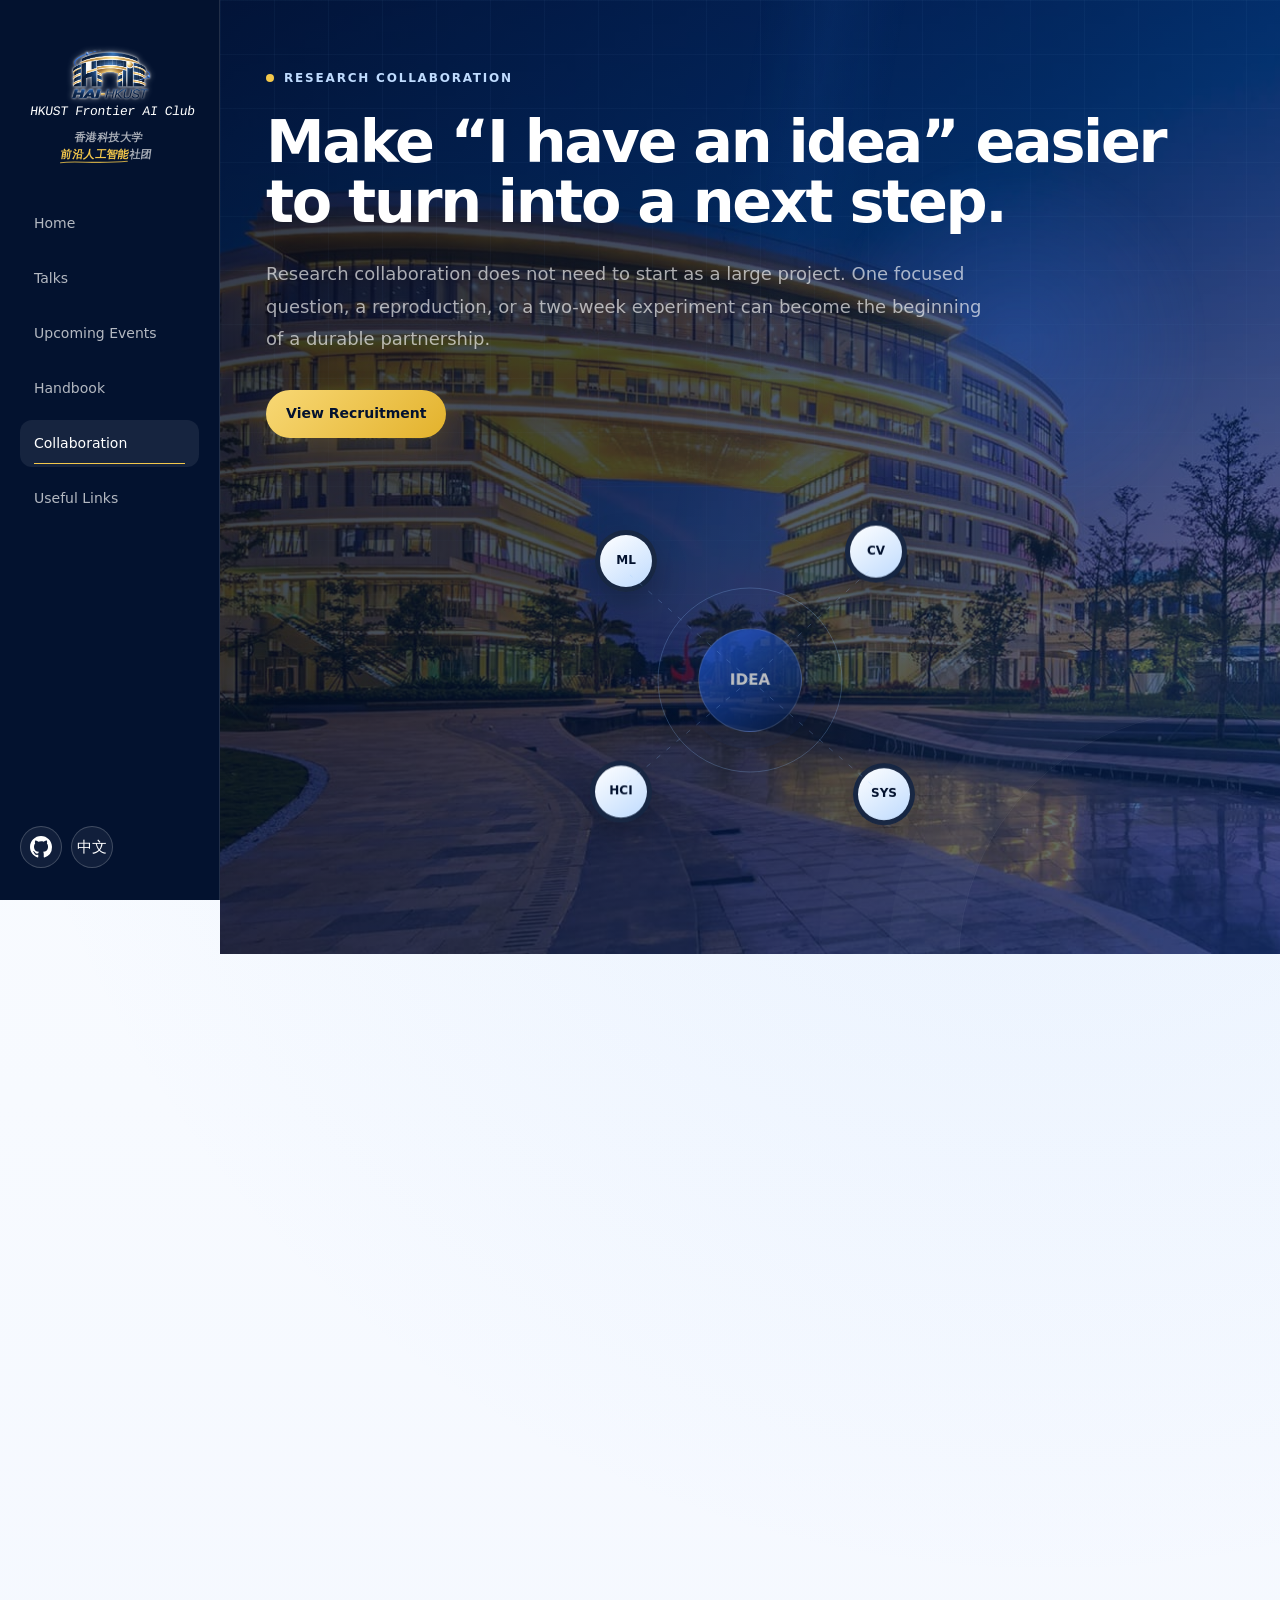
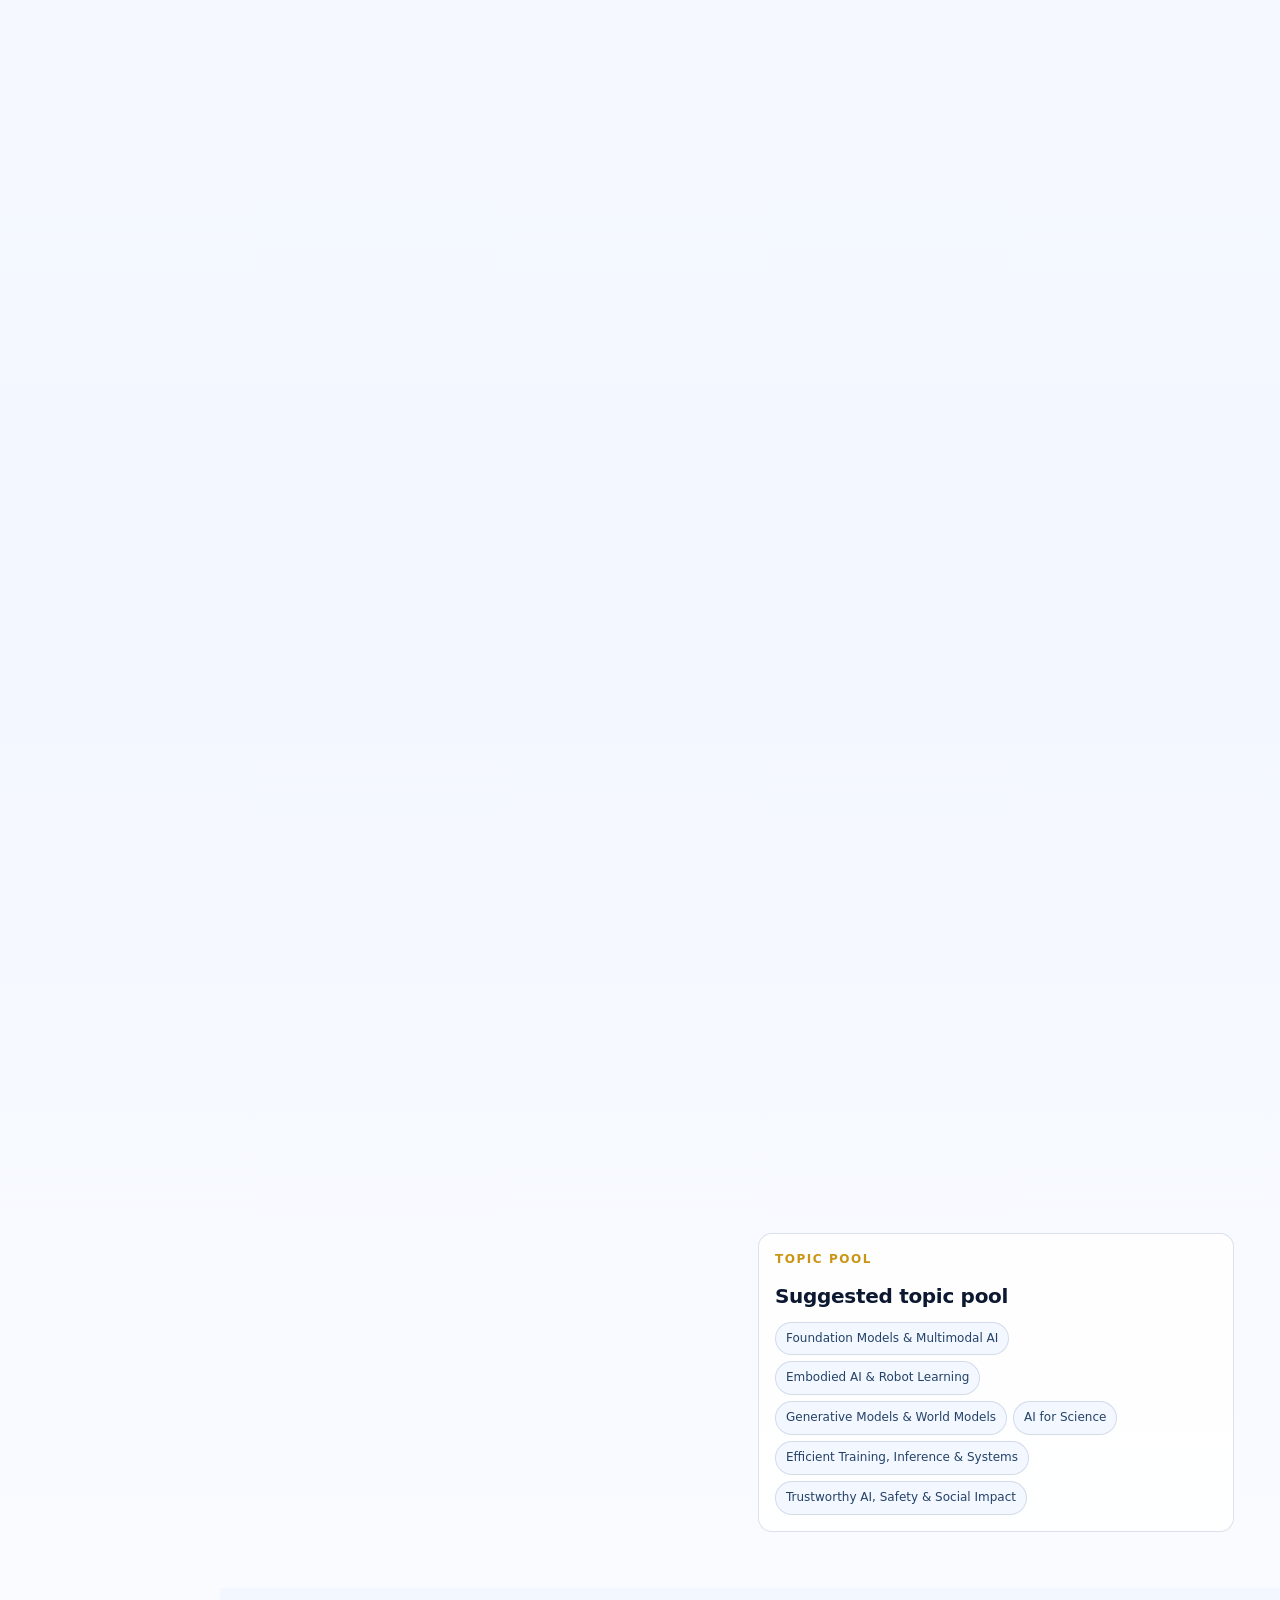
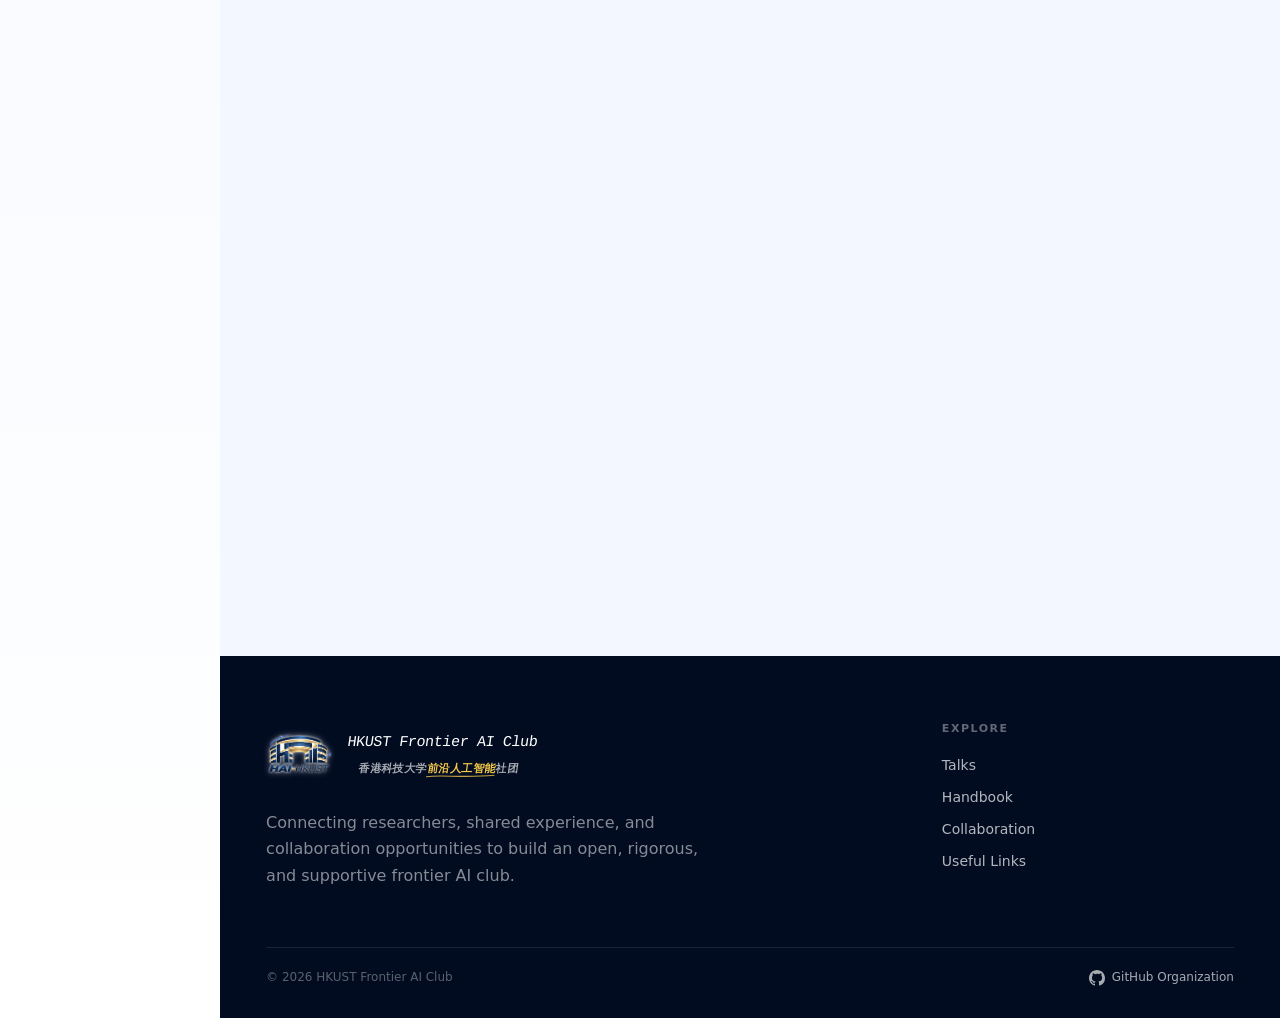
==== commit 73bd7631: "fix: compensate for transparent padding beneath the sidebar logo" ====
--- a/collaboration.html
+++ b/collaboration.html
@@ -1,6 +1,6 @@
 <!doctype html>
 <html lang="en">
-<head><meta charset="utf-8"><meta name="viewport" content="width=device-width,initial-scale=1"><meta name="theme-color" content="#041536"><meta name="referrer" content="strict-origin-when-cross-origin"><meta http-equiv="Content-Security-Policy" content="default-src 'self'; base-uri 'self'; form-action 'none'; object-src 'none'; script-src 'self'; style-src 'self'; img-src 'self' data:; font-src 'self'; connect-src 'self'; frame-src 'self' https://drive.google.com https://docs.google.com"><title>Research Collaboration | HKUST Frontier AI Club</title><link rel="icon" href="assets/favicon/favicon.ico?v=20261019-logo-v2" sizes="any"><link rel="icon" href="assets/favicon/favicon.svg?v=20261019-logo-v2" type="image/svg+xml"><link rel="icon" href="assets/favicon/favicon-96x96.png?v=20261019-logo-v2" type="image/png" sizes="96x96"><link rel="apple-touch-icon" href="assets/favicon/apple-touch-icon.png?v=20261019-logo-v2"><link rel="manifest" href="assets/favicon/site.webmanifest?v=20261019-logo-v2"><link rel="stylesheet" href="styles.css?v=20261023-brand-accent"></head>
+<head><meta charset="utf-8"><meta name="viewport" content="width=device-width,initial-scale=1"><meta name="theme-color" content="#041536"><meta name="referrer" content="strict-origin-when-cross-origin"><meta http-equiv="Content-Security-Policy" content="default-src 'self'; base-uri 'self'; form-action 'none'; object-src 'none'; script-src 'self'; style-src 'self'; img-src 'self' data:; font-src 'self'; connect-src 'self'; frame-src 'self' https://drive.google.com https://docs.google.com"><title>Research Collaboration | HKUST Frontier AI Club</title><link rel="icon" href="assets/favicon/favicon.ico?v=20261019-logo-v2" sizes="any"><link rel="icon" href="assets/favicon/favicon.svg?v=20261019-logo-v2" type="image/svg+xml"><link rel="icon" href="assets/favicon/favicon-96x96.png?v=20261019-logo-v2" type="image/png" sizes="96x96"><link rel="apple-touch-icon" href="assets/favicon/apple-touch-icon.png?v=20261019-logo-v2"><link rel="manifest" href="assets/favicon/site.webmanifest?v=20261019-logo-v2"><link rel="stylesheet" href="styles.css?v=20261023-logo-spacing"></head>
 <body>
 <div class="scroll-progress" aria-hidden="true"><span></span></div><div class="cursor-glow" aria-hidden="true"></div><div data-site-header></div><main>
   <section class="page-hero page-hero-collab"><div class="page-hero-grid"></div><div class="page-orb"></div><div class="page-hero-inner"><div class="page-hero-copy reveal reveal-left"><div class="eyebrow"><span class="eyebrow-pulse"></span><span data-i18n="collabEyebrow"></span></div><h1 data-i18n="collabTitle"></h1><p data-i18n="collabLead"></p><div class="page-hero-actions"><a class="btn btn-primary magnetic" href="#project-board" data-i18n="viewProjectBoard"></a></div></div>
--- a/styles.css
+++ b/styles.css
@@ -644,7 +644,8 @@
 .footer-brand .brand-name>span{white-space:nowrap}
 .footer-brand .brand-name>span br{display:none}
 @media(min-width:1051px){
- .site-header .brand{gap:10px}
+ .site-header .brand{gap:0}
+ .site-header .brand-mark{margin-bottom:-14px}
  .site-header .brand-name{font-size:15px;line-height:1.6;font-weight:600;letter-spacing:.025em}
  .site-header .brand-name small{margin-top:6px;letter-spacing:.025em;font-weight:400}
  html[lang="zh-CN"] .site-header .brand-name small{font-size:10.5px}
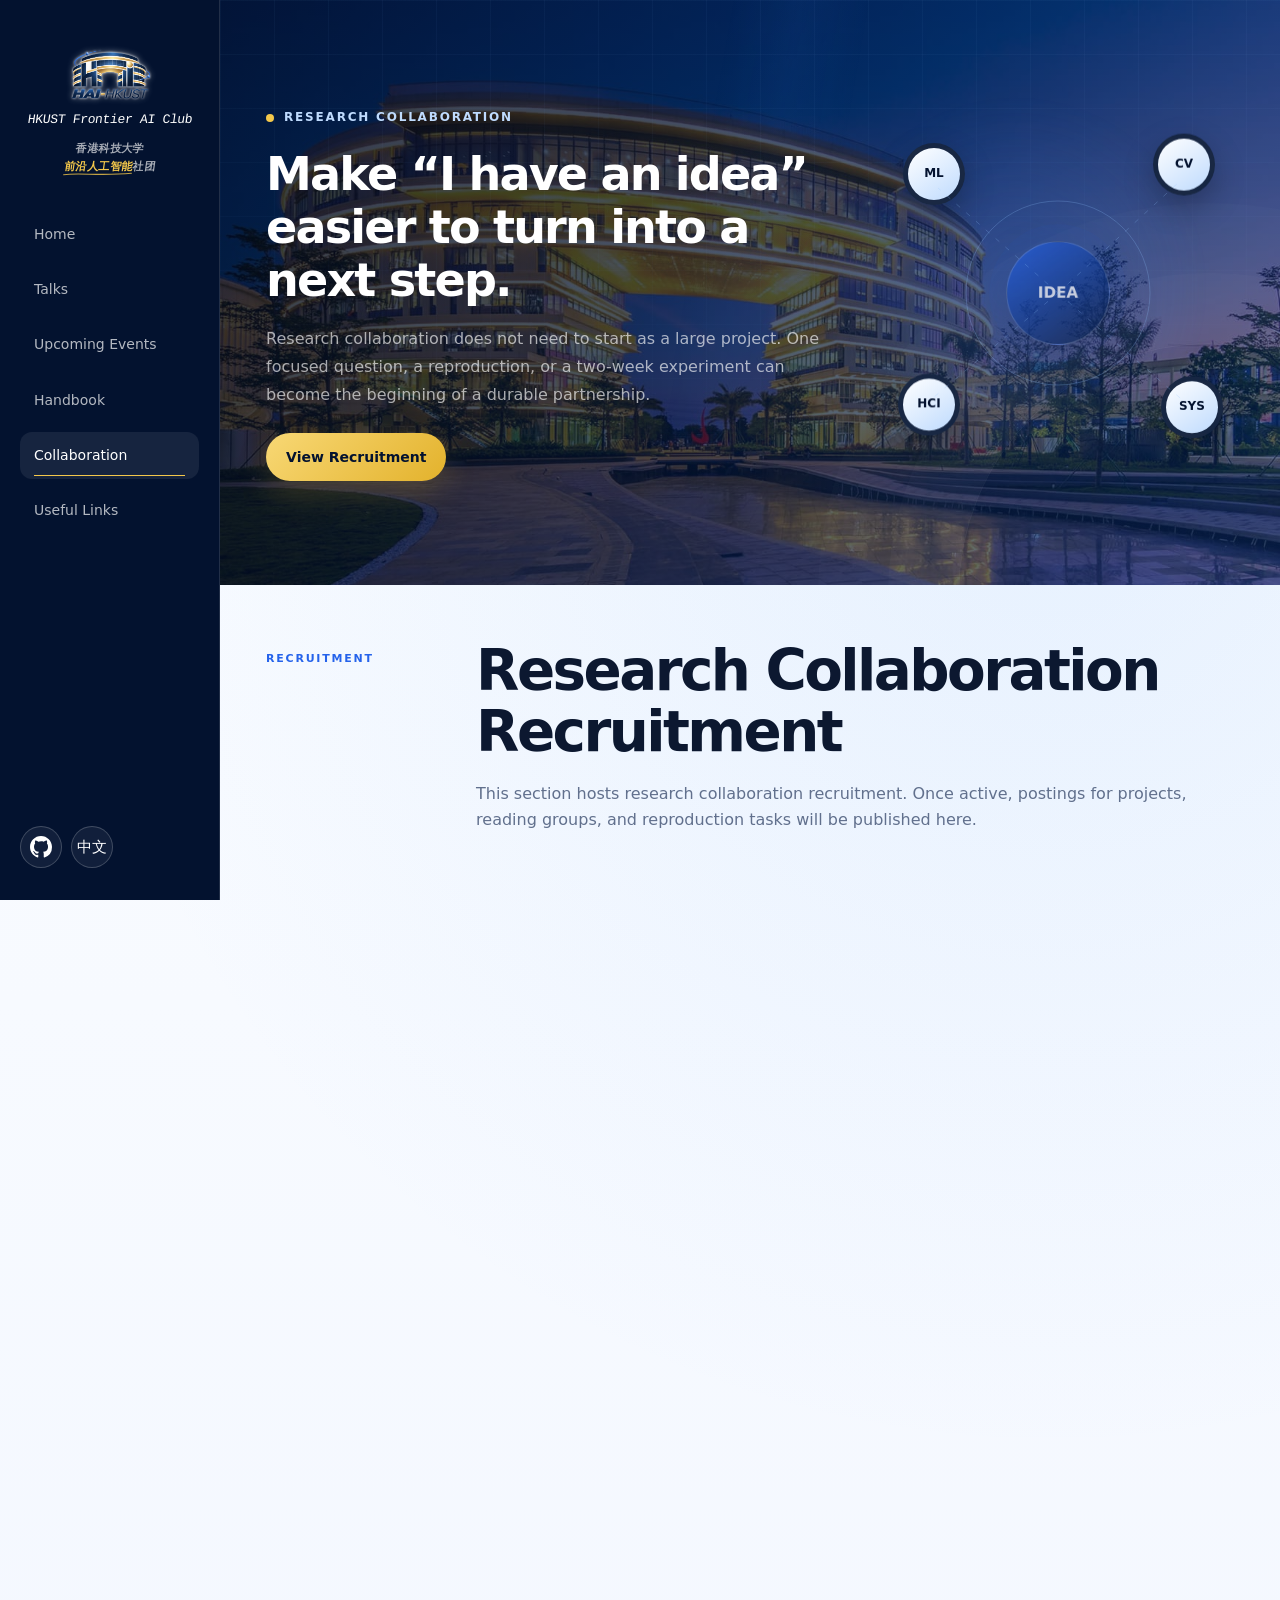
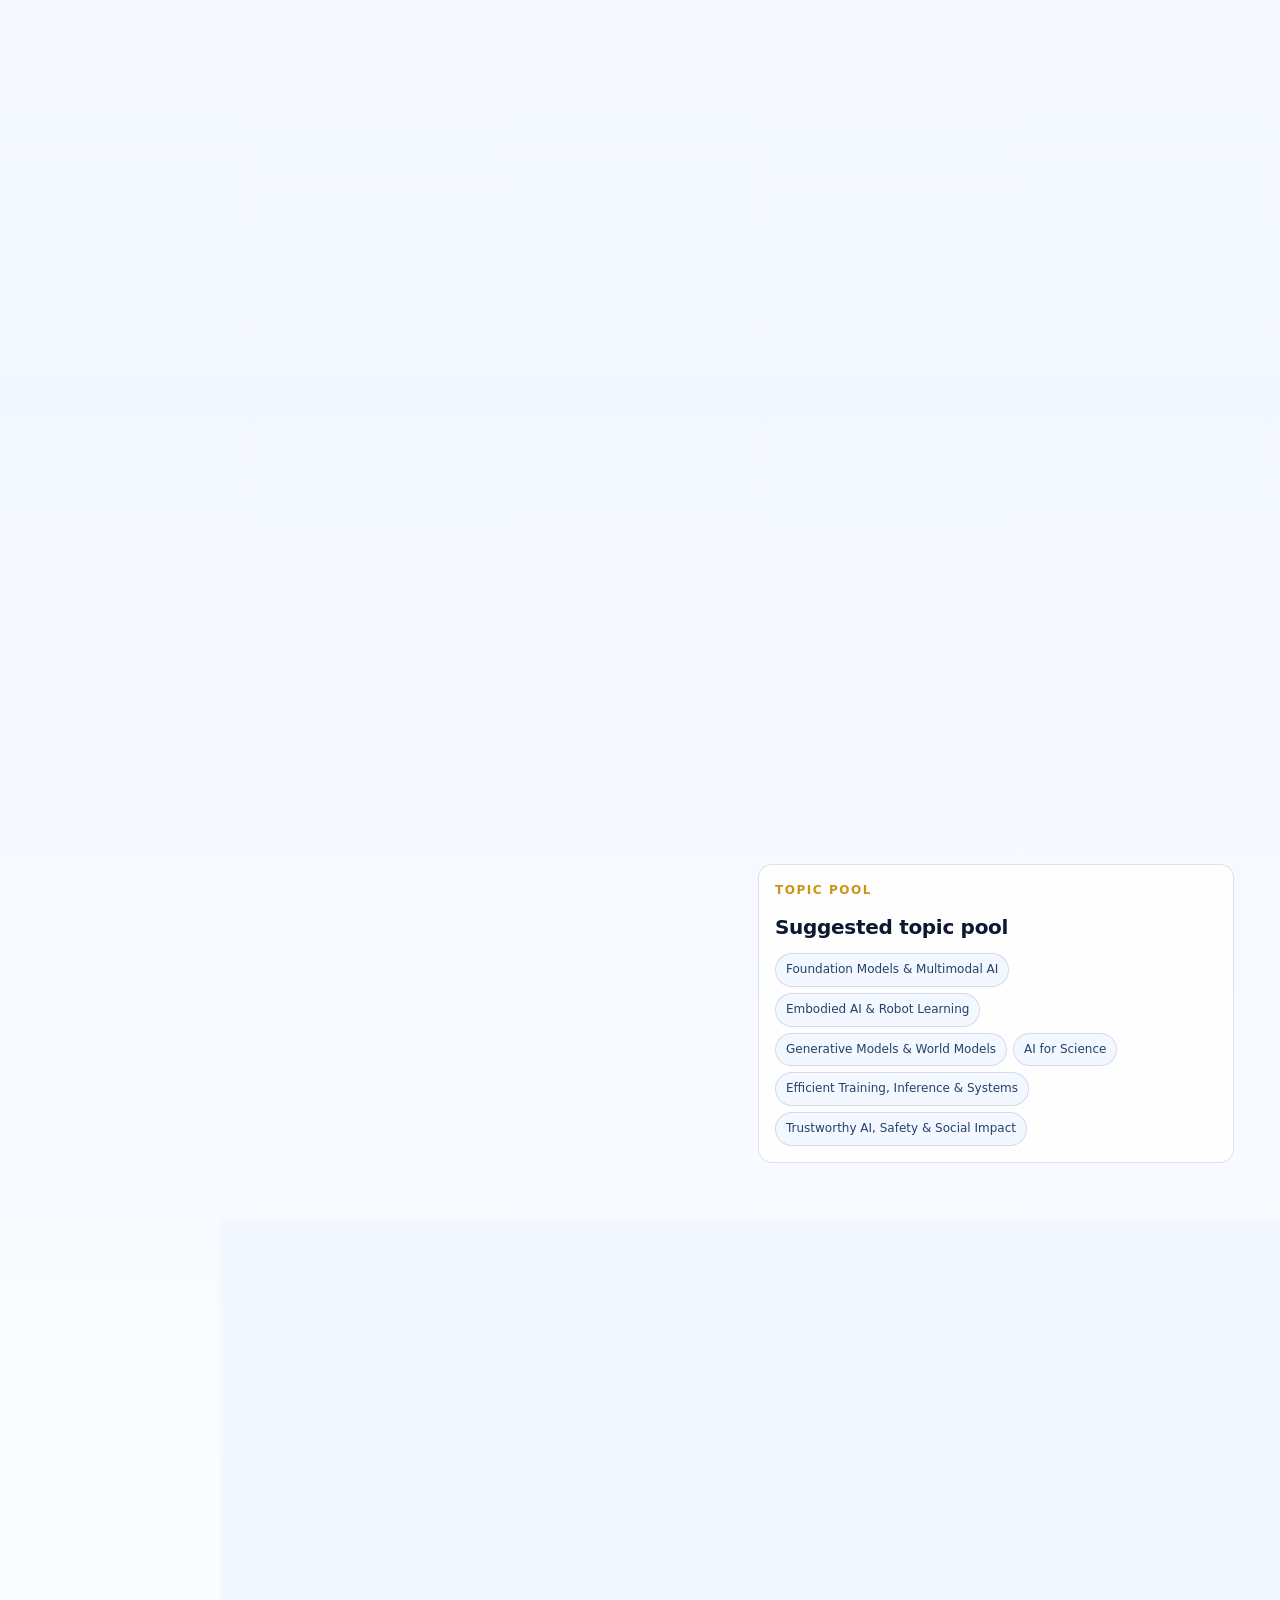
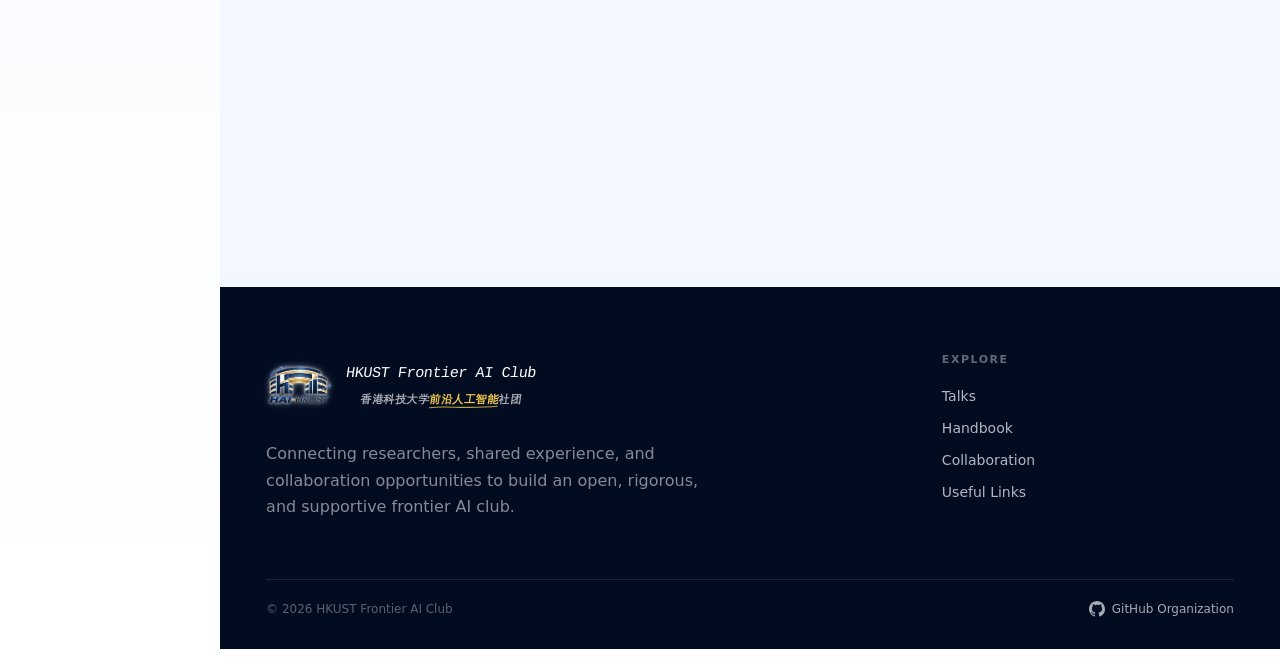
==== commit f0cb065c: "style: adapt introductory sections and artwork to viewport dimensions" ====
--- a/collaboration.html
+++ b/collaboration.html
@@ -1,6 +1,6 @@
 <!doctype html>
 <html lang="en">
-<head><meta charset="utf-8"><meta name="viewport" content="width=device-width,initial-scale=1"><meta name="theme-color" content="#041536"><meta name="referrer" content="strict-origin-when-cross-origin"><meta http-equiv="Content-Security-Policy" content="default-src 'self'; base-uri 'self'; form-action 'none'; object-src 'none'; script-src 'self'; style-src 'self'; img-src 'self' data:; font-src 'self'; connect-src 'self'; frame-src 'self' https://drive.google.com https://docs.google.com"><title>Research Collaboration | HKUST Frontier AI Club</title><link rel="icon" href="assets/favicon/favicon.ico?v=20261019-logo-v2" sizes="any"><link rel="icon" href="assets/favicon/favicon.svg?v=20261019-logo-v2" type="image/svg+xml"><link rel="icon" href="assets/favicon/favicon-96x96.png?v=20261019-logo-v2" type="image/png" sizes="96x96"><link rel="apple-touch-icon" href="assets/favicon/apple-touch-icon.png?v=20261019-logo-v2"><link rel="manifest" href="assets/favicon/site.webmanifest?v=20261019-logo-v2"><link rel="stylesheet" href="styles.css?v=20261023-logo-spacing"></head>
+<head><meta charset="utf-8"><meta name="viewport" content="width=device-width,initial-scale=1"><meta name="theme-color" content="#041536"><meta name="referrer" content="strict-origin-when-cross-origin"><meta http-equiv="Content-Security-Policy" content="default-src 'self'; base-uri 'self'; form-action 'none'; object-src 'none'; script-src 'self'; style-src 'self'; img-src 'self' data:; font-src 'self'; connect-src 'self'; frame-src 'self' https://drive.google.com https://docs.google.com"><title>Research Collaboration | HKUST Frontier AI Club</title><link rel="icon" href="assets/favicon/favicon.ico?v=20261019-logo-v2" sizes="any"><link rel="icon" href="assets/favicon/favicon.svg?v=20261019-logo-v2" type="image/svg+xml"><link rel="icon" href="assets/favicon/favicon-96x96.png?v=20261019-logo-v2" type="image/png" sizes="96x96"><link rel="apple-touch-icon" href="assets/favicon/apple-touch-icon.png?v=20261019-logo-v2"><link rel="manifest" href="assets/favicon/site.webmanifest?v=20261019-logo-v2"><link rel="stylesheet" href="styles.css?v=20261023-fluid-hero"></head>
 <body>
 <div class="scroll-progress" aria-hidden="true"><span></span></div><div class="cursor-glow" aria-hidden="true"></div><div data-site-header></div><main>
   <section class="page-hero page-hero-collab"><div class="page-hero-grid"></div><div class="page-orb"></div><div class="page-hero-inner"><div class="page-hero-copy reveal reveal-left"><div class="eyebrow"><span class="eyebrow-pulse"></span><span data-i18n="collabEyebrow"></span></div><h1 data-i18n="collabTitle"></h1><p data-i18n="collabLead"></p><div class="page-hero-actions"><a class="btn btn-primary magnetic" href="#project-board" data-i18n="viewProjectBoard"></a></div></div>
--- a/styles.css
+++ b/styles.css
@@ -645,9 +645,9 @@
 .footer-brand .brand-name>span br{display:none}
 @media(min-width:1051px){
  .site-header .brand{gap:0}
- .site-header .brand-mark{margin-bottom:-14px}
- .site-header .brand-name{font-size:15px;line-height:1.6;font-weight:600;letter-spacing:.025em}
- .site-header .brand-name small{margin-top:6px;letter-spacing:.025em;font-weight:400}
+ .site-header .brand-mark{margin-bottom:-8px}
+ .site-header .brand-name{font-size:15px;line-height:1.85;font-weight:600;letter-spacing:.025em}
+ .site-header .brand-name small{margin-top:8px;letter-spacing:.025em;font-weight:400}
  html[lang="zh-CN"] .site-header .brand-name small{font-size:10.5px}
  html[lang="en"] .site-header .brand-name>span{font-size:13px;font-weight:500}
 }
@@ -673,6 +673,36 @@
  font-family:"Cascadia Code","Consolas",monospace;font-weight:500;letter-spacing:-.025em;
 }
 
-.site-header .brand-name,.footer-brand .brand-name{font-style:normal;transform:skewX(-8deg)}
+.site-header .brand-name,.footer-brand .brand-name{font-style:normal;transform:none}
+.brand-line{display:inline-block;transform:skewX(-8deg)}
+@media(min-width:1051px){
+ .site-header .brand-line{display:block}
+}
 .brand-accent{position:relative;color:var(--gold-400);white-space:nowrap}
 .brand-accent::after{height:4px;bottom:-4px}
+
+@media(max-width:1050px){
+ html[lang="zh-CN"] .site-header .brand-name{position:relative;top:4px}
+}
+
+/* Keep introductory artwork proportional to the available viewport. */
+@media(min-width:1051px){
+ .hero{min-height:0}
+ .hero-inner{min-height:calc(100svh - 104px);padding:clamp(24px,4svh,48px) 0 52px;grid-template-columns:minmax(0,1.12fr) minmax(0,.88fr);gap:clamp(20px,3vw,48px)}
+ .hero-copy,.page-hero-copy{min-width:0}
+ .hero h1{font-size:clamp(34px,3.8vw,60px);line-height:1.12;margin:20px 0}
+ .hero-lead{font-size:clamp(14px,1.2vw,17px);line-height:1.75}
+ .hero-actions{margin-top:24px}
+ .hero-facts{margin-top:28px;padding-top:18px}
+ .orbit-stage{width:510px;min-height:540px;justify-self:center;zoom:clamp(.5,min(calc((100vw - 220px) / 1200px),calc(100svh / 950px)),1)}
+ .note-b{bottom:8px}
+ .scroll-cue{bottom:10px;gap:4px}
+ .scroll-cue span{height:26px;width:18px}
+ .page-hero{min-height:0;padding-top:0}
+ .page-hero-inner{min-height:clamp(360px,65svh,600px);padding:36px 0;grid-template-columns:minmax(0,1.2fr) minmax(0,.8fr);gap:28px}
+ .page-hero h1{font-size:clamp(32px,3.6vw,54px);line-height:1.15;margin:18px 0}
+ .page-hero p{font-size:16px;line-height:1.75}
+ .page-hero-actions{margin-top:24px}
+ .page-visual{min-height:0;justify-items:center}
+ .page-visual>div{zoom:clamp(.55,min(calc((100vw - 220px) / 1300px),calc(100svh / 1000px)),1)}
+}
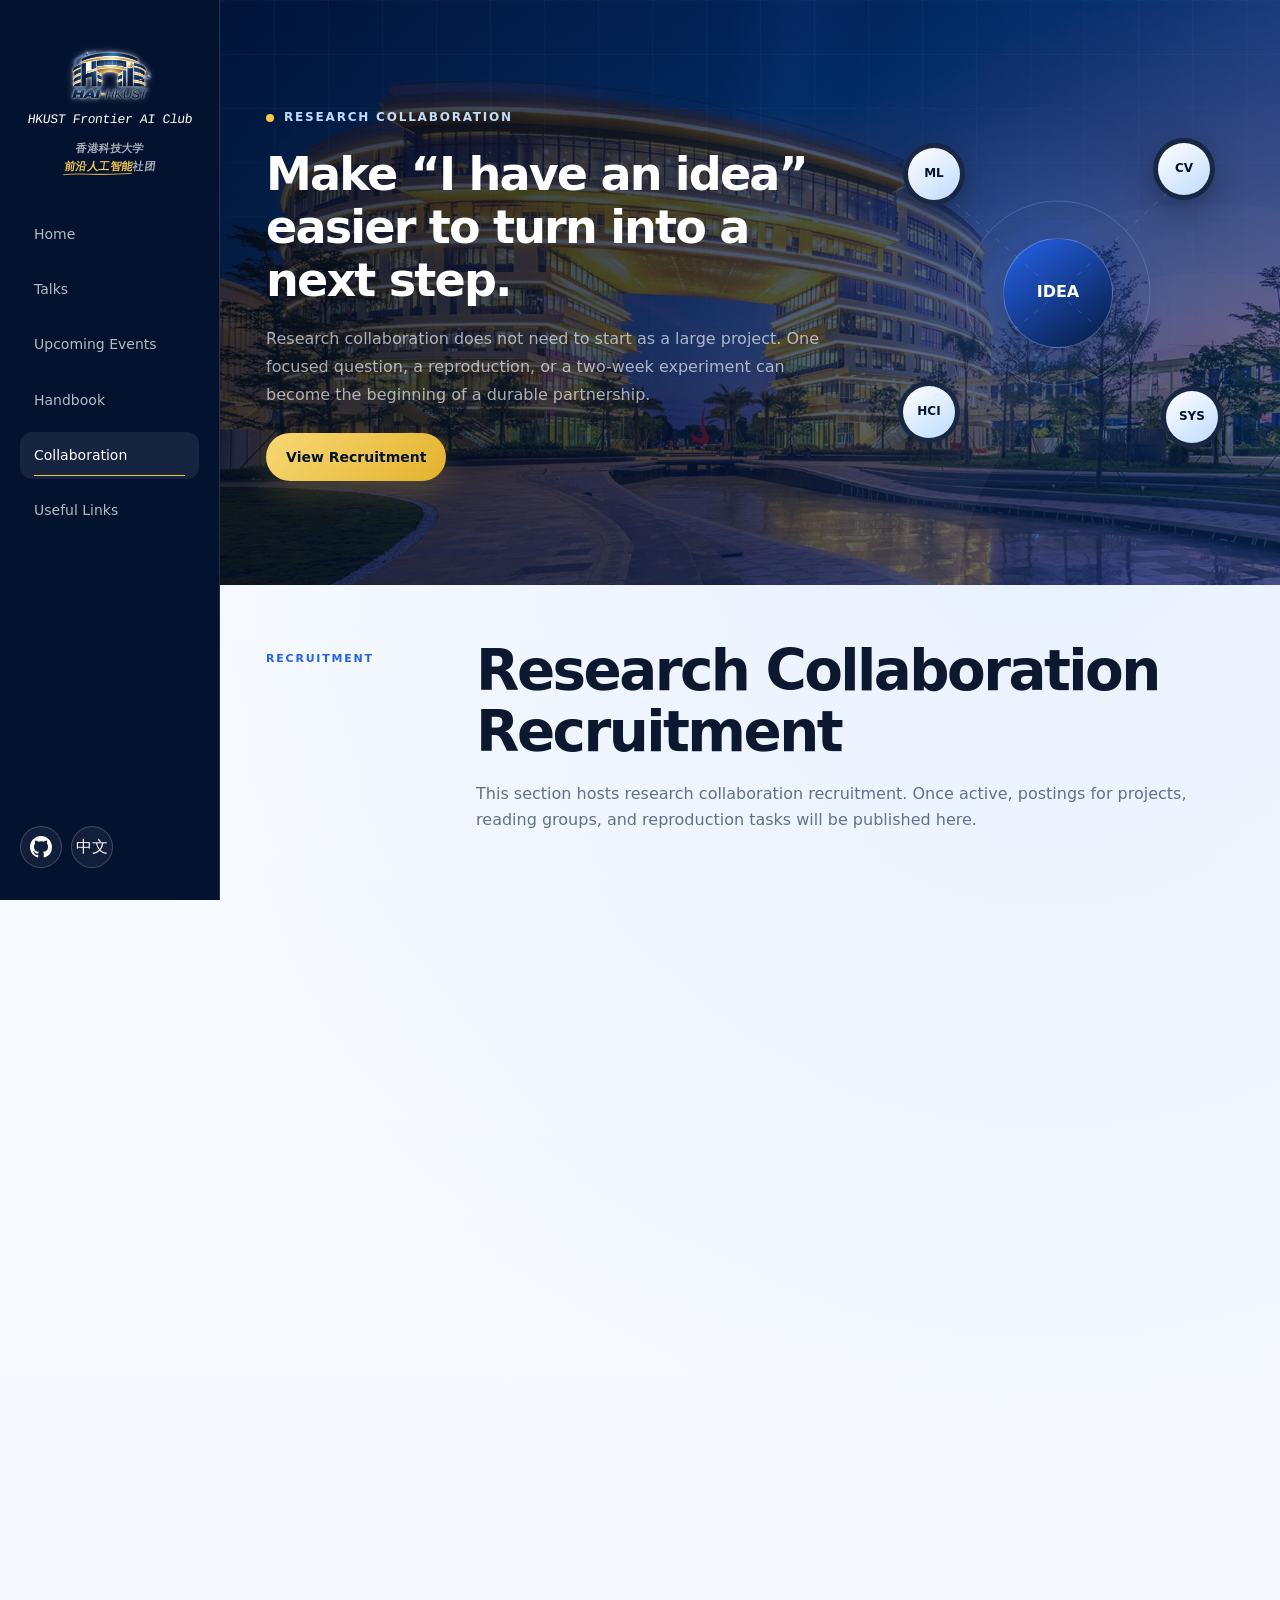
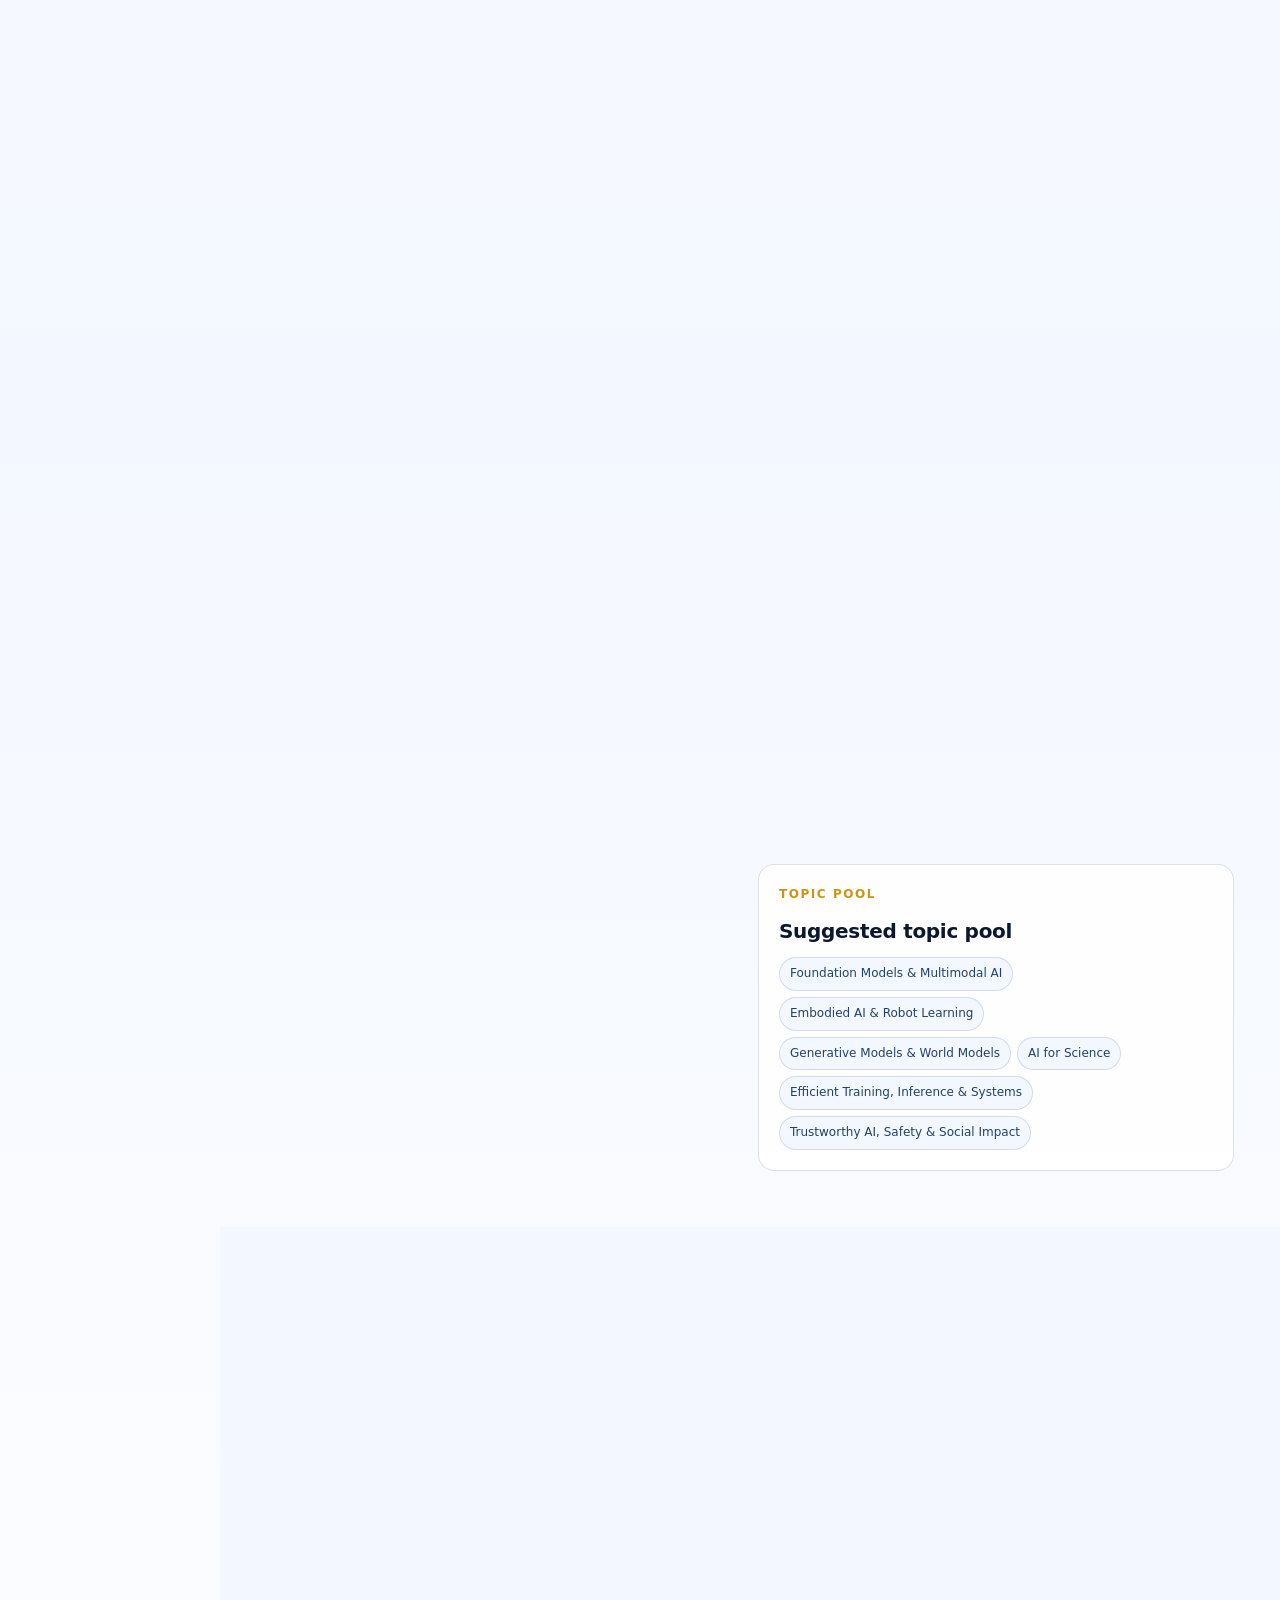
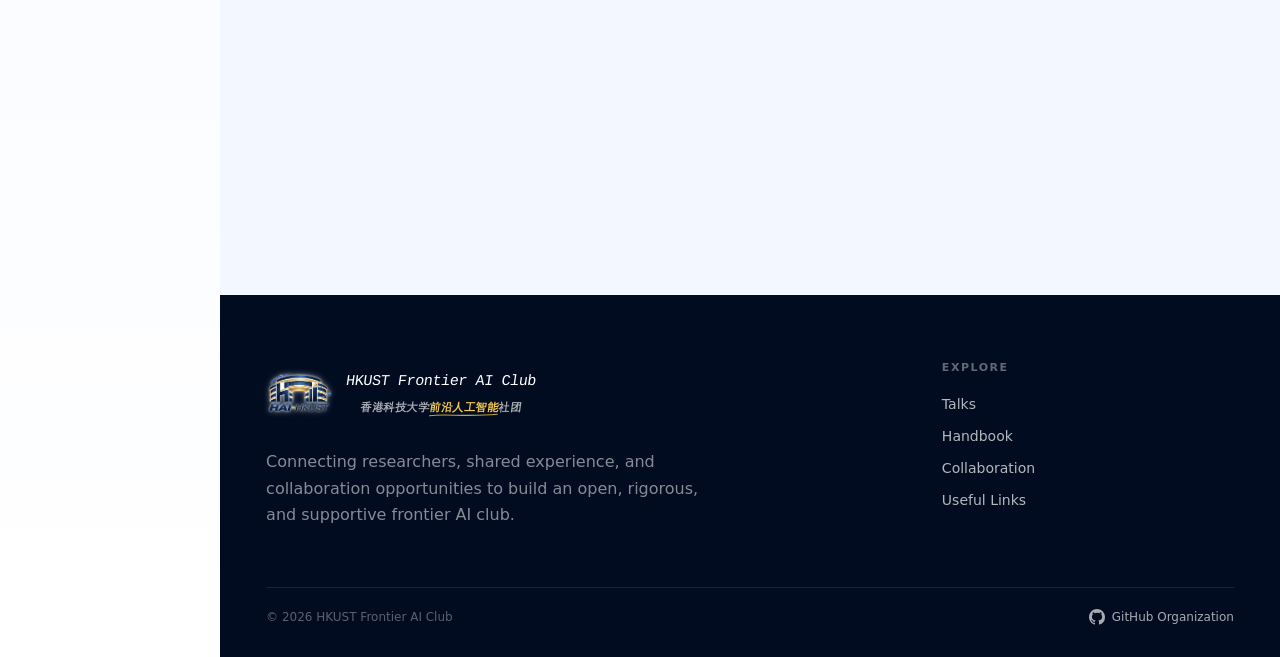
==== commit 3fb7355a: "content: add the Chinese resume template to useful links" ====
--- a/collaboration.html
+++ b/collaboration.html
@@ -1,6 +1,6 @@
 <!doctype html>
 <html lang="en">
-<head><meta charset="utf-8"><meta name="viewport" content="width=device-width,initial-scale=1"><meta name="theme-color" content="#041536"><meta name="referrer" content="strict-origin-when-cross-origin"><meta http-equiv="Content-Security-Policy" content="default-src 'self'; base-uri 'self'; form-action 'none'; object-src 'none'; script-src 'self'; style-src 'self'; img-src 'self' data:; font-src 'self'; connect-src 'self'; frame-src 'self' https://drive.google.com https://docs.google.com"><title>Research Collaboration | HKUST Frontier AI Club</title><link rel="icon" href="assets/favicon/favicon.ico?v=20261019-logo-v2" sizes="any"><link rel="icon" href="assets/favicon/favicon.svg?v=20261019-logo-v2" type="image/svg+xml"><link rel="icon" href="assets/favicon/favicon-96x96.png?v=20261019-logo-v2" type="image/png" sizes="96x96"><link rel="apple-touch-icon" href="assets/favicon/apple-touch-icon.png?v=20261019-logo-v2"><link rel="manifest" href="assets/favicon/site.webmanifest?v=20261019-logo-v2"><link rel="stylesheet" href="styles.css?v=20261023-fluid-hero"></head>
+<head><meta charset="utf-8"><meta name="viewport" content="width=device-width,initial-scale=1"><meta name="theme-color" content="#041536"><meta name="referrer" content="strict-origin-when-cross-origin"><meta http-equiv="Content-Security-Policy" content="default-src 'self'; base-uri 'self'; form-action 'none'; object-src 'none'; script-src 'self'; style-src 'self'; img-src 'self' data:; font-src 'self'; connect-src 'self'; frame-src 'self' https://drive.google.com https://docs.google.com"><title>Research Collaboration | HKUST Frontier AI Club</title><link rel="icon" href="assets/favicon/favicon.ico?v=20261019-logo-v2" sizes="any"><link rel="icon" href="assets/favicon/favicon.svg?v=20261019-logo-v2" type="image/svg+xml"><link rel="icon" href="assets/favicon/favicon-96x96.png?v=20261019-logo-v2" type="image/png" sizes="96x96"><link rel="apple-touch-icon" href="assets/favicon/apple-touch-icon.png?v=20261019-logo-v2"><link rel="manifest" href="assets/favicon/site.webmanifest?v=20261019-logo-v2"><link rel="stylesheet" href="styles.css?v=20261024-footer-height"></head>
 <body>
 <div class="scroll-progress" aria-hidden="true"><span></span></div><div class="cursor-glow" aria-hidden="true"></div><div data-site-header></div><main>
   <section class="page-hero page-hero-collab"><div class="page-hero-grid"></div><div class="page-orb"></div><div class="page-hero-inner"><div class="page-hero-copy reveal reveal-left"><div class="eyebrow"><span class="eyebrow-pulse"></span><span data-i18n="collabEyebrow"></span></div><h1 data-i18n="collabTitle"></h1><p data-i18n="collabLead"></p><div class="page-hero-actions"><a class="btn btn-primary magnetic" href="#project-board" data-i18n="viewProjectBoard"></a></div></div>
@@ -29,4 +29,4 @@
     <div class="principles stagger-group"><article class="principle reveal"><div class="pillar-number">01</div><h3 data-i18n="ed1Title"></h3><p data-i18n="ed1Desc"></p></article><article class="principle reveal"><div class="pillar-number">02</div><h3 data-i18n="ed2Title"></h3><p data-i18n="ed2Desc"></p></article><article class="principle reveal"><div class="pillar-number">03</div><h3 data-i18n="ed3Title"></h3><p data-i18n="ed3Desc"></p></article></div>
   </div></section>
 
-</main><button class="back-to-top" aria-label="Back to top">↑</button><div data-site-footer></div><script type="module" src="js/site.js?v=20261023-brand-accent"></script></body></html>
+</main><button class="back-to-top" aria-label="Back to top">↑</button><div data-site-footer></div><script type="module" src="js/site.js?v=20261026-resume-resource"></script></body></html>
--- a/styles.css
+++ b/styles.css
@@ -52,6 +52,13 @@
   overflow-x:hidden;
 }
 body.menu-open{overflow:hidden}
+body:not(.talk-embed){min-height:100svh;display:flex;flex-direction:column}
+body:not(.talk-embed)>main{flex:1 0 auto}
+body>[data-site-footer]{flex-shrink:0}
+@media(min-width:1051px){
+ body.page-talk:not(.talk-embed)>main{display:flex;align-items:center}
+ body.page-talk:not(.talk-embed) .talk-room{padding-block:40px}
+}
 a{color:inherit;text-decoration:none}
 button{font:inherit}
 img,svg{max-width:100%}
@@ -688,7 +695,10 @@
 /* Keep introductory artwork proportional to the available viewport. */
 @media(min-width:1051px){
  .hero{min-height:0}
- .hero-inner{min-height:calc(100svh - 104px);padding:clamp(24px,4svh,48px) 0 52px;grid-template-columns:minmax(0,1.12fr) minmax(0,.88fr);gap:clamp(20px,3vw,48px)}
+ .page-home{--home-marquee-height:52px}
+ .page-home .topic-marquee{height:var(--home-marquee-height)}
+ .page-home .marquee-track{height:100%;padding-block:0}
+ .hero-inner{min-height:calc(100svh - var(--home-marquee-height));padding:clamp(24px,4svh,48px) 0 52px;grid-template-columns:minmax(0,1.12fr) minmax(0,.88fr);gap:clamp(20px,3vw,48px)}
  .hero-copy,.page-hero-copy{min-width:0}
  .hero h1{font-size:clamp(34px,3.8vw,60px);line-height:1.12;margin:20px 0}
  .hero-lead{font-size:clamp(14px,1.2vw,17px);line-height:1.75}
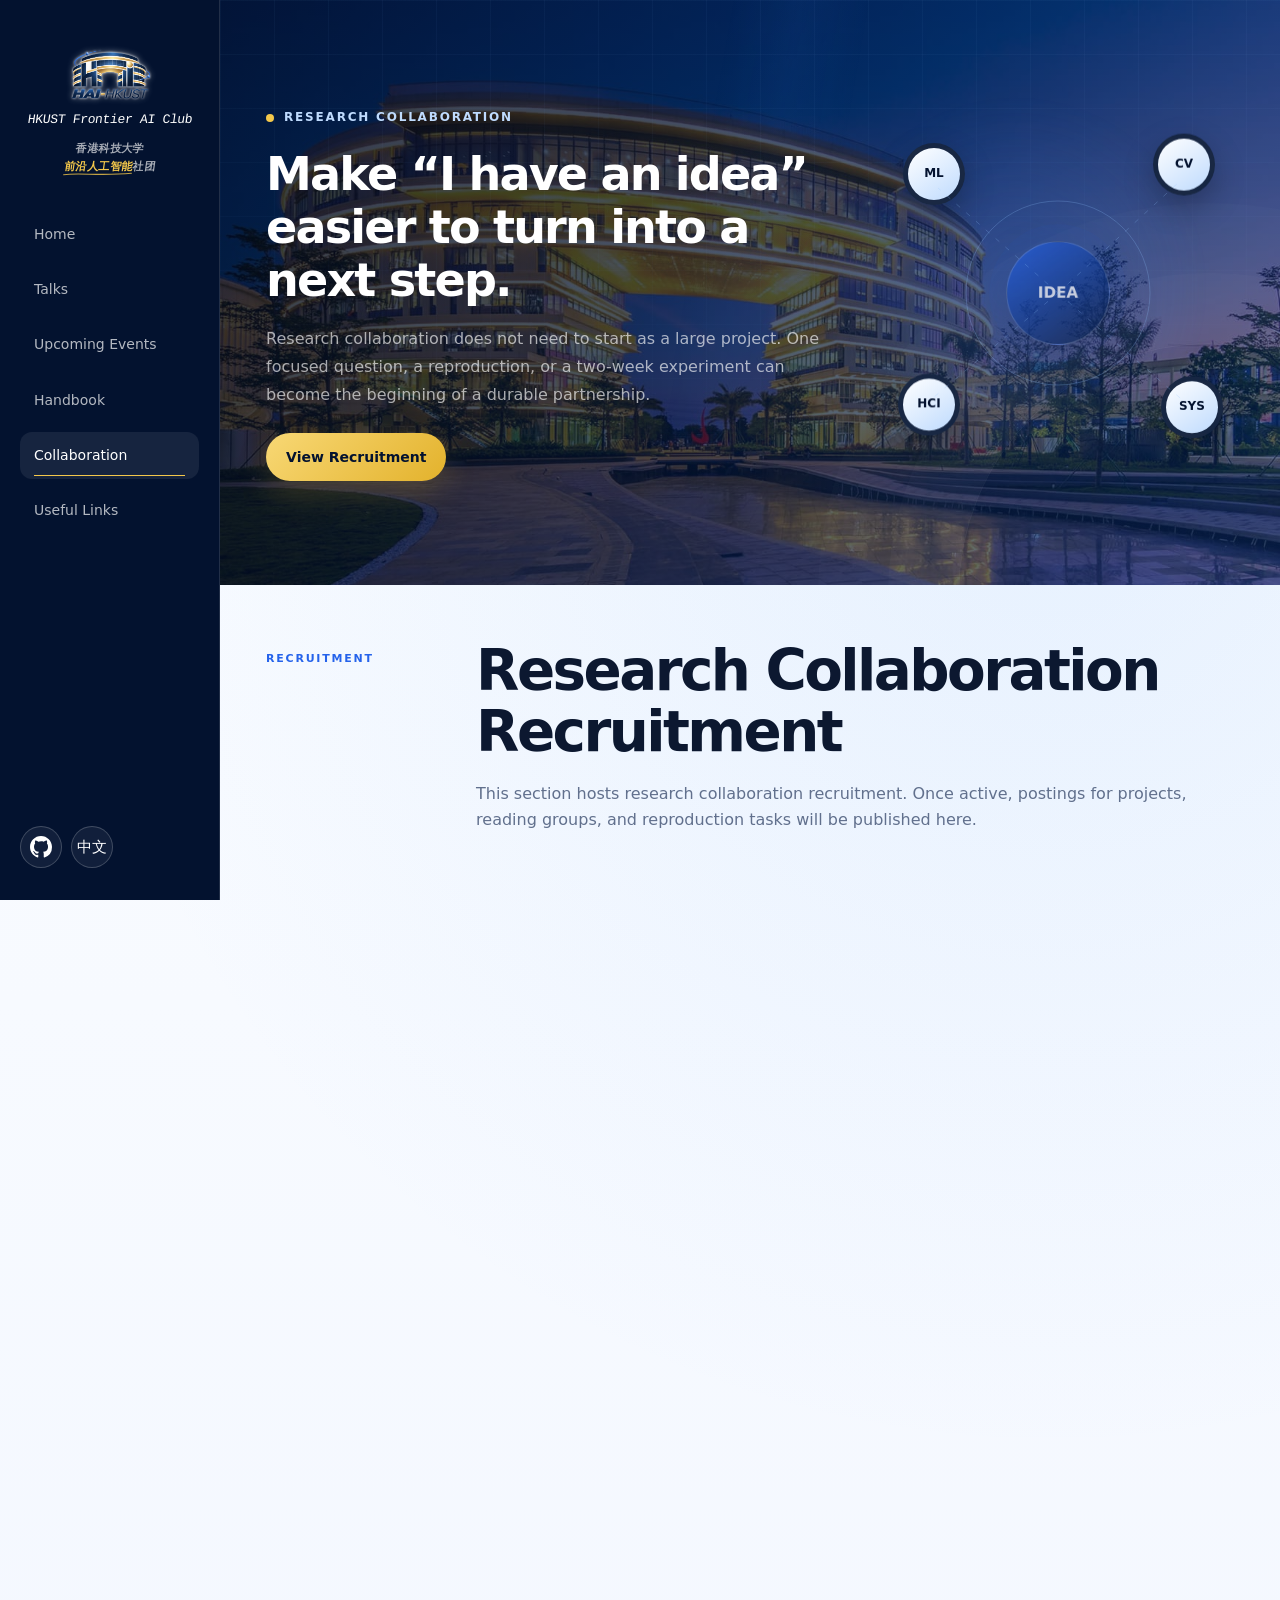
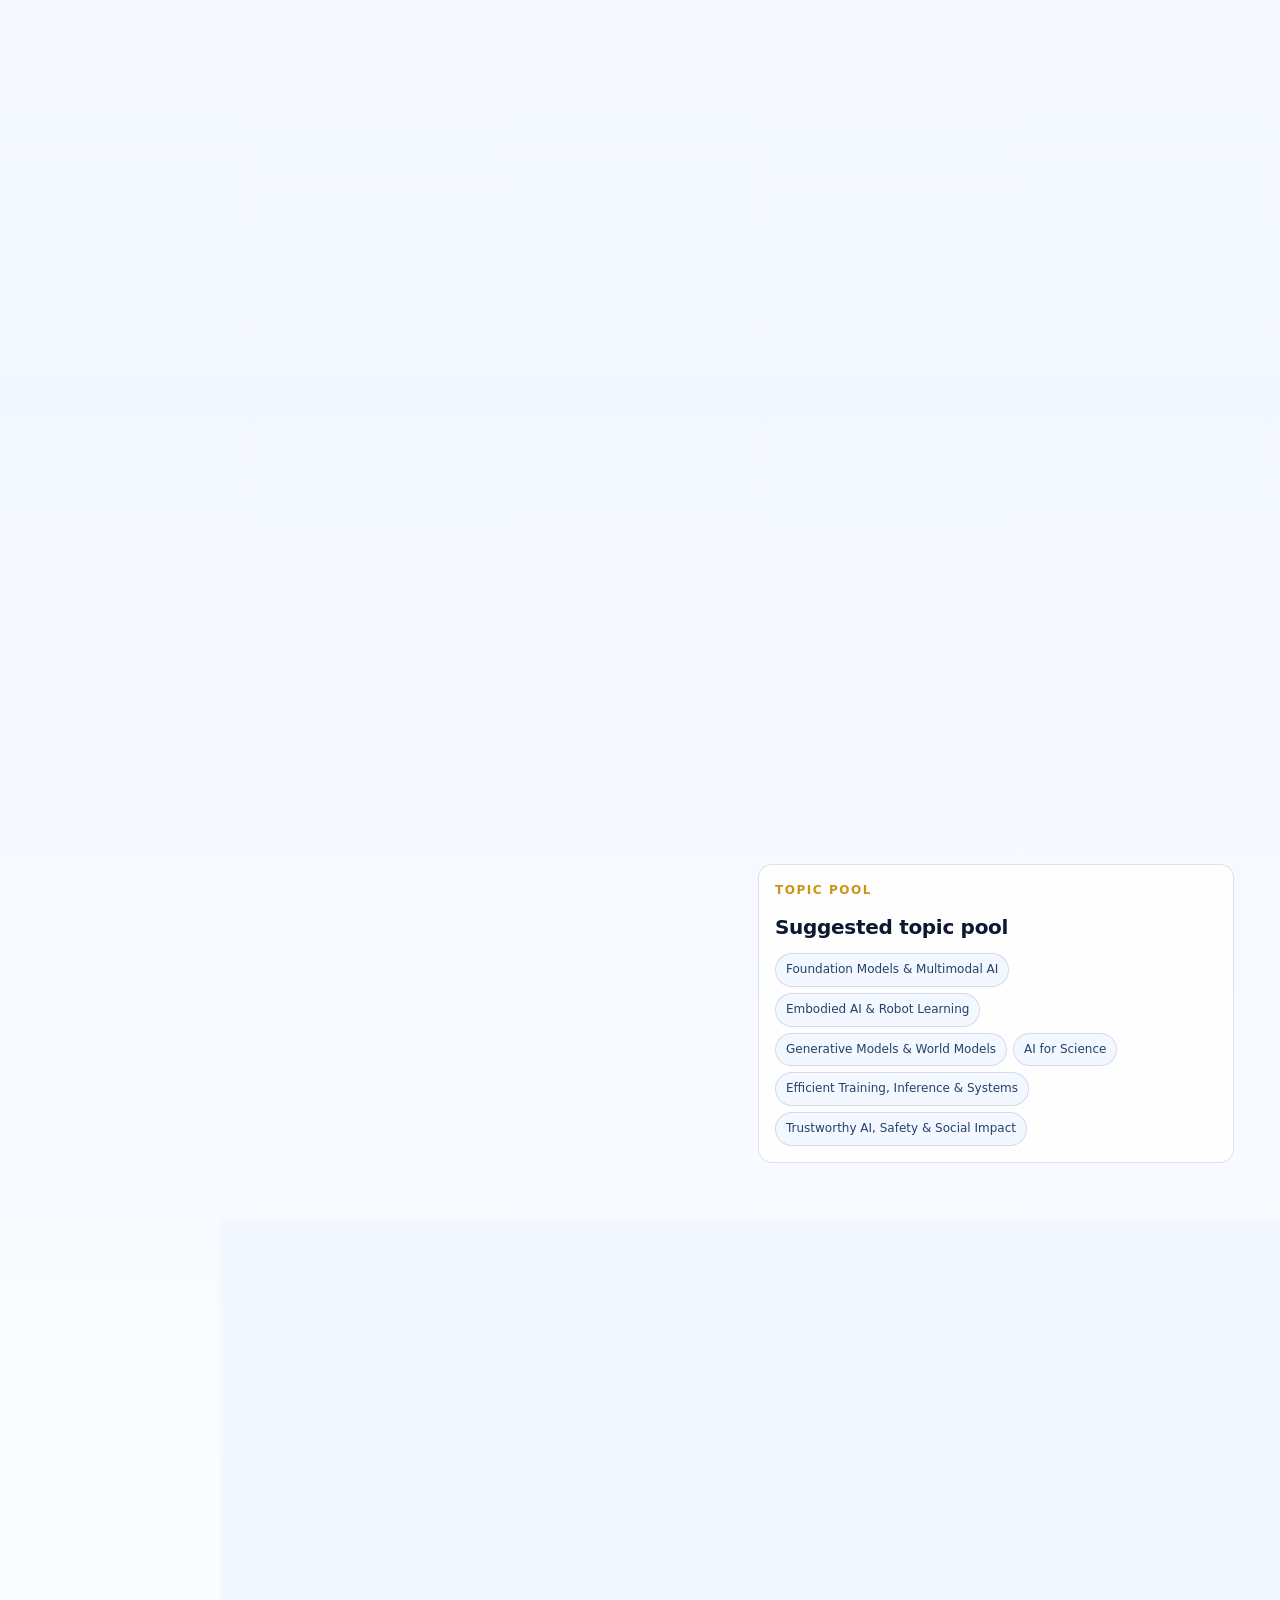
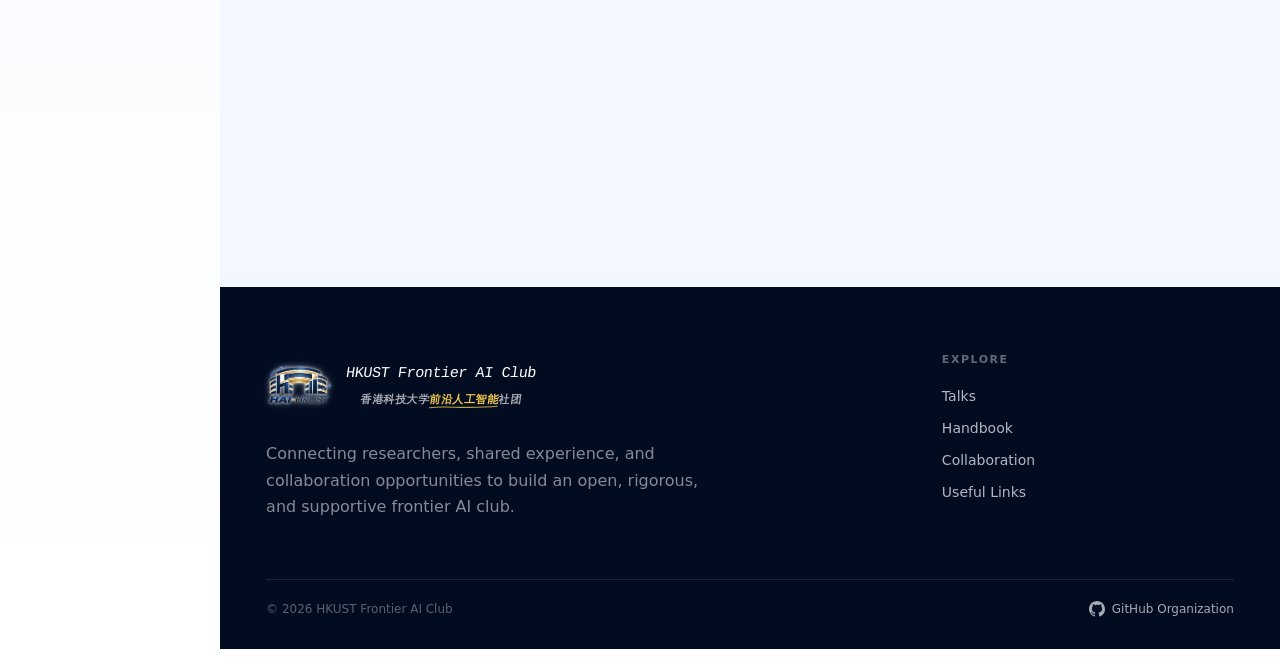
==== commit de3f27c9: "refactor: consolidate browser assets and remove manual cache versions" ====
--- a/collaboration.html
+++ b/collaboration.html
@@ -1,6 +1,6 @@
 <!doctype html>
 <html lang="en">
-<head><meta charset="utf-8"><meta name="viewport" content="width=device-width,initial-scale=1"><meta name="theme-color" content="#041536"><meta name="referrer" content="strict-origin-when-cross-origin"><meta http-equiv="Content-Security-Policy" content="default-src 'self'; base-uri 'self'; form-action 'none'; object-src 'none'; script-src 'self'; style-src 'self'; img-src 'self' data:; font-src 'self'; connect-src 'self'; frame-src 'self' https://drive.google.com https://docs.google.com"><title>Research Collaboration | HKUST Frontier AI Club</title><link rel="icon" href="assets/favicon/favicon.ico?v=20261019-logo-v2" sizes="any"><link rel="icon" href="assets/favicon/favicon.svg?v=20261019-logo-v2" type="image/svg+xml"><link rel="icon" href="assets/favicon/favicon-96x96.png?v=20261019-logo-v2" type="image/png" sizes="96x96"><link rel="apple-touch-icon" href="assets/favicon/apple-touch-icon.png?v=20261019-logo-v2"><link rel="manifest" href="assets/favicon/site.webmanifest?v=20261019-logo-v2"><link rel="stylesheet" href="styles.css?v=20261024-footer-height"></head>
+<head><meta charset="utf-8"><meta name="viewport" content="width=device-width,initial-scale=1"><meta name="theme-color" content="#041536"><meta name="referrer" content="strict-origin-when-cross-origin"><meta http-equiv="Content-Security-Policy" content="default-src 'self'; base-uri 'self'; form-action 'none'; object-src 'none'; script-src 'self'; style-src 'self'; img-src 'self' data:; font-src 'self'; connect-src 'self'; frame-src 'self' https://drive.google.com https://docs.google.com"><title>Research Collaboration | HKUST Frontier AI Club</title><link rel="icon" href="assets/favicon/favicon.ico" sizes="any"><link rel="icon" href="assets/favicon/favicon.svg" type="image/svg+xml"><link rel="icon" href="assets/favicon/favicon-96x96.png" type="image/png" sizes="96x96"><link rel="apple-touch-icon" href="assets/favicon/apple-touch-icon.png"><link rel="manifest" href="assets/favicon/site.webmanifest"><link rel="stylesheet" href="assets/css/site.css"></head>
 <body>
 <div class="scroll-progress" aria-hidden="true"><span></span></div><div class="cursor-glow" aria-hidden="true"></div><div data-site-header></div><main>
   <section class="page-hero page-hero-collab"><div class="page-hero-grid"></div><div class="page-orb"></div><div class="page-hero-inner"><div class="page-hero-copy reveal reveal-left"><div class="eyebrow"><span class="eyebrow-pulse"></span><span data-i18n="collabEyebrow"></span></div><h1 data-i18n="collabTitle"></h1><p data-i18n="collabLead"></p><div class="page-hero-actions"><a class="btn btn-primary magnetic" href="#project-board" data-i18n="viewProjectBoard"></a></div></div>
@@ -29,4 +29,4 @@
     <div class="principles stagger-group"><article class="principle reveal"><div class="pillar-number">01</div><h3 data-i18n="ed1Title"></h3><p data-i18n="ed1Desc"></p></article><article class="principle reveal"><div class="pillar-number">02</div><h3 data-i18n="ed2Title"></h3><p data-i18n="ed2Desc"></p></article><article class="principle reveal"><div class="pillar-number">03</div><h3 data-i18n="ed3Title"></h3><p data-i18n="ed3Desc"></p></article></div>
   </div></section>
 
-</main><button class="back-to-top" aria-label="Back to top">↑</button><div data-site-footer></div><script type="module" src="js/site.js?v=20261026-resume-resource"></script></body></html>
+</main><button class="back-to-top" aria-label="Back to top">↑</button><div data-site-footer></div><script type="module" src="assets/js/site.js"></script></body></html>
--- a/assets/css/site.css
+++ b/assets/css/site.css
@@ -0,0 +1,718 @@
+:root {
+  --navy-1000:#020817;
+  --navy-950:#03122f;
+  --navy-900:#061a40;
+  --navy-850:#082353;
+  --navy-800:#0a2a63;
+  --blue-750:#1247a1;
+  --blue-700:#1554c0;
+  --blue-600:#2563eb;
+  --blue-500:#3b82f6;
+  --blue-400:#60a5fa;
+  --blue-300:#93c5fd;
+  --blue-200:#bfdbfe;
+  --blue-100:#dbeafe;
+  --blue-050:#f3f7ff;
+  --gold-700:#a97708;
+  --gold-600:#c99513;
+  --gold-500:#e3b22c;
+  --gold-400:#f4c84b;
+  --gold-300:#f8d875;
+  --gold-200:#f9e8aa;
+  --ink:#0c1830;
+  --muted:#61708d;
+  --line:rgba(14,53,115,.14);
+  --line-strong:rgba(14,53,115,.22);
+  --white:#fff;
+  --shadow:0 24px 70px rgba(7,35,88,.12);
+  --shadow-lg:0 40px 100px rgba(4,28,75,.18);
+  --radius-xl:34px;
+  --radius-lg:28px;
+  --radius-md:20px;
+  --radius-sm:12px;
+  --section-space:56px;
+  --section-heading-space:32px;
+  --section-tight-space:32px;
+  --max:1760px;
+  --gutter:clamp(20px,3.6vw,72px);
+  --ease:cubic-bezier(.22,1,.36,1);
+}
+
+*{box-sizing:border-box}
+html{scroll-behavior:smooth}
+body{
+  margin:0;
+  color:var(--ink);
+  background:
+    radial-gradient(circle at 82% 12%,rgba(96,165,250,.12),transparent 28%),
+    linear-gradient(180deg,#fbfdff 0%,var(--blue-050) 52%,#fff 100%);
+  font-family:Inter,ui-sans-serif,system-ui,-apple-system,BlinkMacSystemFont,"Segoe UI","PingFang SC","Hiragino Sans GB","Microsoft YaHei",Arial,sans-serif;
+  line-height:1.65;
+  -webkit-font-smoothing:antialiased;
+  overflow-x:hidden;
+}
+body.menu-open{overflow:hidden}
+body:not(.talk-embed){min-height:100svh;display:flex;flex-direction:column}
+body:not(.talk-embed)>main{flex:1 0 auto}
+body>[data-site-footer]{flex-shrink:0}
+@media(min-width:1051px){
+ body.page-talk:not(.talk-embed)>main{display:flex;align-items:center}
+ body.page-talk:not(.talk-embed) .talk-room{padding-block:40px}
+}
+a{color:inherit;text-decoration:none}
+button{font:inherit}
+img,svg{max-width:100%}
+::selection{background:var(--gold-200);color:var(--navy-950)}
+
+.scroll-progress{position:fixed;inset:0 0 auto;z-index:120;height:3px;pointer-events:none;background:transparent}
+.scroll-progress span{display:block;width:0;height:100%;background:linear-gradient(90deg,var(--gold-400),var(--blue-400));box-shadow:0 0 16px rgba(244,200,75,.55)}
+.cursor-glow{position:fixed;z-index:4;width:420px;height:420px;border-radius:50%;pointer-events:none;transform:translate(-50%,-50%);background:radial-gradient(circle,rgba(59,130,246,.08),rgba(59,130,246,0) 66%);opacity:0;transition:opacity .3s ease;mix-blend-mode:multiply}
+body:hover .cursor-glow{opacity:1}
+
+.container,.hero-inner,.page-hero-inner,.nav-wrap,.talk-room,.cta-band-inner{
+  width:min(var(--max),calc(100% - 2 * var(--gutter)));
+  margin-inline:auto;
+}
+.narrow-container{max-width:900px}
+.section{padding:var(--section-space) 0;position:relative}
+.section-tight{padding:var(--section-tight-space) 0 var(--section-space)}
+
+.site-header{
+  position:fixed;top:0;left:0;right:0;z-index:100;
+  border-bottom:1px solid rgba(255,255,255,.08);
+  background:rgba(3,18,47,.76);
+  backdrop-filter:blur(20px) saturate(150%);
+  transition:background .35s ease,box-shadow .35s ease,transform .35s ease;
+}
+.site-header.scrolled{background:rgba(3,18,47,.94);box-shadow:0 14px 36px rgba(1,11,32,.22)}
+.site-header.header-hidden{transform:translateY(-100%)}
+.nav-wrap{height:76px;display:flex;align-items:center;justify-content:space-between;gap:28px}
+.brand{display:inline-flex;align-items:center;gap:12px;color:#fff;font-weight:760;letter-spacing:-.02em;white-space:nowrap;min-width:0}
+.brand-mark{display:block;width:66px;height:66px;flex-shrink:0;object-fit:contain;filter:drop-shadow(0 0 1px rgba(255,255,255,.95)) drop-shadow(0 0 3px rgba(255,255,255,.45))}
+.brand-name{font-size:14px;line-height:1.12}.brand-name small{display:block;color:rgba(255,255,255,.56);font-size:9px;font-weight:550;letter-spacing:.08em;text-transform:none;line-height:1.25;margin-top:3px}
+.nav-links{display:flex;align-items:center;gap:4px}
+.nav-links a,.resource-shortcuts a{color:rgba(255,255,255,.7);padding:9px 12px;border-radius:999px;font-size:14px;transition:.24s ease;position:relative}
+.nav-links a::after,.resource-shortcuts a::after{content:"";position:absolute;left:50%;right:50%;bottom:3px;height:1px;background:var(--gold-400);transition:.25s var(--ease)}
+.nav-links a:hover,.nav-links a.active,.resource-shortcuts a:hover,.resource-shortcuts a:focus-visible{color:#fff;background:rgba(255,255,255,.075)}
+.nav-links a:hover::after,.nav-links a.active::after,.resource-shortcuts a:hover::after,.resource-shortcuts a:focus-visible::after{left:14px;right:14px}
+.nav-links .nav-github-mobile{display:none;align-items:center;gap:8px}
+.nav-actions{display:flex;align-items:center;gap:9px}
+.nav-github svg{width:22px;height:22px;flex:none}
+.nav-github-mobile svg{width:17px;height:17px;flex:none}
+.nav-github,.lang-toggle,.menu-toggle{color:#fff;border:1px solid rgba(255,255,255,.2);border-radius:999px;background:rgba(255,255,255,.06);padding:8px 12px;cursor:pointer;transition:.22s ease}
+.nav-github:hover,.lang-toggle:hover,.menu-toggle:hover{background:rgba(255,255,255,.13);border-color:rgba(255,255,255,.34)}
+.nav-github,.lang-toggle{display:inline-flex;align-items:center;justify-content:center;width:42px;height:42px;padding:0}
+.menu-toggle{display:none;width:42px;height:42px;padding:0;position:relative}
+.menu-toggle span,.menu-toggle::before,.menu-toggle::after{content:"";position:absolute;left:11px;width:18px;height:1.5px;background:#fff;transition:.25s ease}
+.menu-toggle::before{top:14px}.menu-toggle span{top:20px}.menu-toggle::after{top:26px}
+.menu-toggle.active::before{top:20px;transform:rotate(45deg)}.menu-toggle.active span{opacity:0}.menu-toggle.active::after{top:20px;transform:rotate(-45deg)}
+
+.hero{min-height:100svh;position:relative;overflow:hidden;color:#fff;background:linear-gradient(135deg,var(--navy-1000) 0%,var(--navy-950) 44%,#082d6d 100%)}
+.hero::before{content:"";position:absolute;inset:0;z-index:0;background:linear-gradient(135deg,rgba(2,8,23,.82) 0%,rgba(3,18,47,.72) 44%,rgba(8,45,109,.58) 100%),url("../images/hero-bg.jpg") center/cover no-repeat}
+.network-canvas{position:absolute;inset:0;width:100%;height:100%;opacity:.85}
+.hero-grid,.page-hero-grid{position:absolute;inset:0;background-image:linear-gradient(rgba(147,197,253,.055) 1px,transparent 1px),linear-gradient(90deg,rgba(147,197,253,.055) 1px,transparent 1px);background-size:54px 54px;mask-image:linear-gradient(to bottom,rgba(0,0,0,.8),transparent 92%)}
+.hero-grid::after,.page-hero-grid::after{content:"";position:absolute;inset:0;background:linear-gradient(100deg,transparent 44%,rgba(59,130,246,.08) 50%,transparent 56%);animation:gridSweep 10s linear infinite}
+.hero-orb,.page-orb{position:absolute;border-radius:50%;filter:blur(2px);pointer-events:none}
+.orb-one{width:440px;height:440px;right:-120px;top:8%;background:radial-gradient(circle at 35% 35%,rgba(96,165,250,.34),rgba(37,99,235,.08) 55%,transparent 72%)}
+.orb-two{width:300px;height:300px;left:-100px;bottom:5%;background:radial-gradient(circle,rgba(244,200,75,.13),transparent 68%)}
+.hero-inner{min-height:100svh;padding:138px 0 92px;display:grid;grid-template-columns:1.02fr .98fr;align-items:center;gap:50px;position:relative;z-index:3}
+.eyebrow{display:inline-flex;align-items:center;gap:10px;color:var(--blue-200);font-size:12px;line-height:1.4;letter-spacing:.15em;text-transform:uppercase;font-weight:780}
+.eyebrow-pulse{width:8px;height:8px;border-radius:50%;background:var(--gold-400);box-shadow:0 0 0 0 rgba(244,200,75,.5);animation:eyebrowPulse 2s infinite}
+.hero h1{font-size:clamp(42px,5vw,68px);line-height:1.02;letter-spacing:-.04em;margin:24px 0 28px;max-width:none}
+.hero h1 span{display:inline}
+.hero h1 .accent{color:var(--gold-400);position:relative;white-space:nowrap}
+.hero h1 .accent::after,.brand-accent::after{content:"";position:absolute;left:0;right:0;bottom:-3px;height:8px;background:url("data:image/svg+xml,%3Csvg xmlns='http://www.w3.org/2000/svg' viewBox='0 0 200 10'%3E%3Cpath d='M2 7C45 1 110 11 198 3' fill='none' stroke='%23f4c84b' stroke-width='3' stroke-linecap='round'/%3E%3C/svg%3E") center/100% 100% no-repeat;opacity:.8}
+.text-shimmer{background:linear-gradient(90deg,var(--gold-300),#fff4c6,var(--gold-400),var(--gold-300));background-size:200% auto;color:transparent!important;background-clip:text;-webkit-background-clip:text;animation:textShimmer 5s linear infinite}
+.hero-lead{font-size:18px;line-height:1.8;color:rgba(255,255,255,.67);max-width:46rem;margin:0}
+.hero-actions,.page-hero-actions{display:flex;flex-wrap:wrap;gap:12px;margin-top:34px}
+.btn{display:inline-flex;align-items:center;justify-content:center;gap:12px;min-height:48px;padding:11px 20px;border-radius:999px;font-size:14px;font-weight:760;transition:transform .25s var(--ease),box-shadow .25s ease,background .25s ease,border-color .25s ease;position:relative;overflow:hidden}
+.btn::before{content:"";position:absolute;inset:0;transform:translateX(-110%);background:linear-gradient(90deg,transparent,rgba(255,255,255,.28),transparent);transition:transform .65s ease}
+.btn:hover::before{transform:translateX(110%)}
+.btn:hover{transform:translateY(-2px)}
+.btn-primary{color:var(--navy-950);background:linear-gradient(135deg,var(--gold-300),var(--gold-500));box-shadow:0 12px 32px rgba(227,178,44,.2)}
+.btn-primary:hover{box-shadow:0 17px 40px rgba(227,178,44,.32)}
+.btn-ghost{color:#fff;border:1px solid rgba(255,255,255,.2);background:rgba(255,255,255,.055);backdrop-filter:blur(8px)}
+.btn-ghost:hover{background:rgba(255,255,255,.11);border-color:rgba(255,255,255,.34)}
+.hero-facts{display:flex;gap:34px;margin-top:46px;padding-top:28px;border-top:1px solid rgba(255,255,255,.12);max-width:610px}
+.hero-facts>div{display:grid;gap:2px}
+.hero-facts strong{font-size:26px;line-height:1;color:#fff;font-weight:820}
+.hero-facts span{font-size:12px;color:rgba(255,255,255,.48)}
+
+.orbit-stage{min-height:560px;position:relative;display:grid;place-items:center;transform-style:preserve-3d}
+.orbit-board{width:510px;height:510px;position:relative;display:grid;place-items:center;transform-style:preserve-3d}
+.orbit-halo{position:absolute;border-radius:50%;filter:blur(20px)}
+.halo-one{width:330px;height:330px;background:rgba(37,99,235,.14);animation:breathe 5s ease-in-out infinite}
+.halo-two{width:170px;height:170px;background:rgba(244,200,75,.12);animation:breathe 4s 1s ease-in-out infinite reverse}
+.orbit-ring{position:absolute;border-radius:50%;border:1px solid rgba(147,197,253,.18)}
+.ring-one{width:370px;height:370px;animation:spinSlow 22s linear infinite}
+.ring-one::before,.ring-one::after,.ring-two::before{content:"";position:absolute;border-radius:50%;background:var(--gold-400);box-shadow:0 0 16px rgba(244,200,75,.8)}
+.ring-one::before{width:8px;height:8px;top:30px;left:75px}.ring-one::after{width:5px;height:5px;bottom:28px;right:78px}
+.ring-two{width:245px;height:245px;border-style:dashed;border-color:rgba(96,165,250,.22);animation:spinSlow 16s linear infinite reverse}
+.ring-two::before{width:7px;height:7px;left:-4px;top:50%}
+.orbit-core{width:154px;height:154px;border-radius:50%;display:grid;place-items:center;text-align:center;position:relative;background:radial-gradient(circle at 35% 28%,#1f63d6,var(--navy-900) 68%);border:1px solid rgba(147,197,253,.34);box-shadow:0 0 0 14px rgba(37,99,235,.06),0 32px 70px rgba(0,0,0,.34),inset 0 0 40px rgba(96,165,250,.13);z-index:3}
+.orbit-core span{display:block;font-size:22px;font-weight:820;letter-spacing:-.03em}.orbit-core small{display:block;margin-top:5px;color:rgba(255,255,255,.5);font-size:9px;letter-spacing:.1em;text-transform:uppercase}
+.core-radar{position:absolute;inset:9px;border:1px solid rgba(255,255,255,.1);border-radius:50%;overflow:hidden}
+.core-radar::after{content:"";position:absolute;left:50%;top:50%;width:50%;height:1px;transform-origin:left;background:linear-gradient(90deg,rgba(244,200,75,.8),transparent);animation:radar 4s linear infinite}
+.orbit-node{position:absolute;z-index:4;width:176px;padding:14px 16px;border:1px solid rgba(255,255,255,.14);border-radius:16px;background:rgba(7,30,72,.76);box-shadow:0 16px 40px rgba(0,0,0,.2);backdrop-filter:blur(14px);animation:floatNode 5s ease-in-out infinite}
+.orbit-node strong{display:flex;align-items:center;gap:8px;color:#fff;font-size:14px}.orbit-node>span{display:block;margin-top:4px;color:rgba(255,255,255,.43);font-size:10px;letter-spacing:.05em}.node-dot{width:7px;height:7px;border-radius:50%;background:var(--gold-400);box-shadow:0 0 12px var(--gold-400)}
+.node-a{top:52px;right:0}.node-b{left:-8px;bottom:90px;animation-delay:-1.4s}.node-c{right:5px;bottom:42px;animation-delay:-2.7s}
+.data-spark{position:absolute;width:4px;height:4px;border-radius:50%;background:var(--blue-300);box-shadow:0 0 12px var(--blue-300)}
+.spark-a{top:24%;left:20%;animation:spark 2.8s infinite}.spark-b{top:65%;right:18%;animation:spark 3.5s .7s infinite}.spark-c{top:15%;right:40%;animation:spark 2.3s 1.2s infinite}
+.floating-note{position:absolute;z-index:6;display:flex;align-items:center;gap:8px;padding:9px 12px;border-radius:999px;color:rgba(255,255,255,.75);font-size:11px;background:rgba(255,255,255,.07);border:1px solid rgba(255,255,255,.12);backdrop-filter:blur(10px);animation:floatNode 4.8s ease-in-out infinite}
+.note-icon{color:var(--gold-400)}.note-a{left:12px;top:80px}.note-b{right:10px;bottom:60px;animation-delay:-2s}
+.scroll-cue{position:absolute;z-index:5;left:50%;bottom:24px;transform:translateX(-50%);display:grid;justify-items:center;gap:7px;color:rgba(255,255,255,.38);font-size:9px;letter-spacing:.14em;text-transform:uppercase}
+.scroll-cue span{width:22px;height:36px;border:1px solid rgba(255,255,255,.25);border-radius:999px;position:relative}.scroll-cue span::after{content:"";position:absolute;width:3px;height:7px;top:7px;left:50%;transform:translateX(-50%);border-radius:2px;background:var(--gold-400);animation:scrollDot 1.8s infinite}
+
+.topic-marquee{overflow:hidden;color:#fff;background:linear-gradient(90deg,var(--blue-700),#0c3d92,var(--blue-700));border-top:1px solid rgba(255,255,255,.12);border-bottom:1px solid rgba(255,255,255,.12)}
+.marquee-track{display:flex;width:max-content;align-items:center;gap:22px;padding:15px 0;animation:marquee 30s linear infinite}
+.marquee-track span{font-size:12px;letter-spacing:.13em;text-transform:uppercase;color:rgba(255,255,255,.72)}.marquee-track i{color:var(--gold-400);font-style:normal;font-size:10px}
+
+.section-heading{display:grid;grid-template-columns:170px 1fr;gap:40px;align-items:start;margin-bottom:var(--section-heading-space)}
+.kicker{color:var(--blue-600);font-size:11px;font-weight:820;letter-spacing:.16em;text-transform:uppercase;padding-top:9px}.kicker.light{color:var(--gold-300)}
+.section-heading h2{margin:0;font-size:clamp(36px,4.4vw,60px);line-height:1.08;letter-spacing:-.045em;max-width:none}.section-heading p{max-width:720px;margin:18px 0 0;color:var(--muted);font-size:16px}
+
+.pillars{display:grid;grid-template-columns:repeat(3,1fr);gap:18px}
+.pillar-card{min-height:460px;padding:30px;border:1px solid var(--line);border-radius:var(--radius-lg);background:rgba(255,255,255,.78);box-shadow:0 14px 48px rgba(8,49,116,.06);position:relative;overflow:hidden;transition:transform .35s var(--ease),box-shadow .35s ease,border-color .35s ease;transform-style:preserve-3d}
+.pillar-card::after{content:"";position:absolute;width:210px;height:210px;right:-105px;top:-105px;border-radius:50%;background:rgba(37,99,235,.06);transition:.4s ease}
+.pillar-card:hover{box-shadow:0 28px 70px rgba(8,49,116,.14);border-color:rgba(37,99,235,.27)}
+.pillar-card:hover::after{transform:scale(1.25)}
+.card-glow{position:absolute;width:180px;height:180px;border-radius:50%;filter:blur(50px);background:rgba(59,130,246,.12);opacity:0;left:var(--mx,50%);top:var(--my,50%);transform:translate(-50%,-50%);transition:opacity .3s ease;pointer-events:none}.pillar-card:hover .card-glow{opacity:1}
+.pillar-number{color:var(--gold-600);font-weight:800;font-size:14px;letter-spacing:.12em}
+.pillar-icon{margin:48px 0 30px;width:74px;height:74px;display:grid;place-items:center;border-radius:21px;color:#fff;background:linear-gradient(145deg,var(--blue-700),var(--navy-900));box-shadow:0 18px 32px rgba(21,84,192,.2);transition:transform .35s var(--ease)}
+.pillar-card:hover .pillar-icon{transform:translateY(-5px) rotate(-3deg)}.pillar-icon.gold-icon{background:linear-gradient(145deg,var(--gold-400),var(--gold-700));box-shadow:0 18px 32px rgba(201,149,19,.2)}
+.pillar-icon svg{width:32px;height:32px}.pillar-card h3{margin:0;font-size:25px;letter-spacing:-.025em}.pillar-card p{color:var(--muted);margin:12px 0 24px}.text-link{display:inline-flex;align-items:center;gap:8px;color:var(--blue-700);font-weight:760;font-size:14px}
+
+.stat-section{padding-top:0}
+.stat-panel{display:grid;grid-template-columns:1.1fr 1.4fr;gap:50px;padding:48px;border-radius:var(--radius-xl);color:#fff;background:linear-gradient(125deg,var(--navy-950),#0b347a);box-shadow:var(--shadow-lg);position:relative;overflow:hidden}
+.stat-panel::before{content:"";position:absolute;right:-120px;top:-170px;width:420px;height:420px;border:1px solid rgba(255,255,255,.08);border-radius:50%;box-shadow:0 0 0 55px rgba(255,255,255,.025),0 0 0 110px rgba(255,255,255,.018)}
+.stat-intro{position:relative;z-index:2}.stat-intro .kicker{color:var(--gold-400)}.stat-intro h2{margin:14px 0;font-size:36px;line-height:1.1;letter-spacing:-.04em}.stat-intro p{margin:0;color:rgba(255,255,255,.58)}
+.stat-grid{display:grid;grid-template-columns:repeat(2,1fr);position:relative;z-index:2}.stat-item{padding:18px 24px;border-left:1px solid rgba(255,255,255,.11);display:grid;gap:8px}.stat-item:nth-child(n+3){border-top:1px solid rgba(255,255,255,.11)}.stat-item strong{font-size:52px;line-height:1;color:var(--gold-300);letter-spacing:-.06em}.stat-item span{font-size:13px;color:rgba(255,255,255,.55)}
+
+.dark-section{color:#fff;background:var(--navy-1000);position:relative;overflow:hidden}.dark-section::before{content:"";position:absolute;inset:0;background:radial-gradient(circle at 10% 80%,rgba(37,99,235,.25),transparent 30%),radial-gradient(circle at 90% 10%,rgba(244,200,75,.07),transparent 24%)}.dark-section .container{position:relative;z-index:2}.dark-section .section-heading p{color:rgba(255,255,255,.58)}.dark-section .kicker{color:var(--gold-400)}
+.constellation{position:absolute;inset:0;opacity:.8}.constellation i{position:absolute;width:4px;height:4px;border-radius:50%;background:var(--blue-300);box-shadow:0 0 16px var(--blue-300)}.constellation i:nth-child(1){left:8%;top:18%;animation:spark 3s infinite}.constellation i:nth-child(2){left:24%;top:75%;animation:spark 4s 1s infinite}.constellation i:nth-child(3){right:14%;top:22%;animation:spark 2.6s .6s infinite}.constellation i:nth-child(4){right:26%;bottom:15%;animation:spark 3.4s 1.6s infinite}.constellation i:nth-child(5){left:48%;top:8%;animation:spark 4.2s 2s infinite}
+.program-grid{display:grid;grid-template-columns:repeat(12,1fr);gap:18px}.program-card{border:1px solid rgba(255,255,255,.13);background:rgba(255,255,255,.045);border-radius:24px;padding:30px;min-height:280px;position:relative;overflow:hidden;transition:.35s var(--ease)}.program-card::before{content:"";position:absolute;inset:-1px;background:linear-gradient(120deg,transparent 25%,rgba(96,165,250,.15),transparent 70%);transform:translateX(-100%);transition:.7s ease}.program-card:hover{transform:translateY(-7px);border-color:rgba(96,165,250,.28);background:rgba(255,255,255,.065)}.program-card:hover::before{transform:translateX(100%)}.program-card:nth-child(1),.program-card:nth-child(4){grid-column:span 7}.program-card:nth-child(2),.program-card:nth-child(3){grid-column:span 5}.program-meta{color:var(--gold-400);font-size:12px;letter-spacing:.13em;text-transform:uppercase;font-weight:800}.program-card h3{font-size:27px;margin:22px 0 10px;letter-spacing:-.025em;max-width:520px}.program-card p{color:rgba(255,255,255,.6);max-width:620px}.program-arrow{position:absolute;right:26px;top:24px;color:rgba(255,255,255,.25);font-size:22px;transition:.3s ease}.program-card:hover .program-arrow{color:var(--gold-400);transform:translate(3px,-3px)}
+.tag-list{display:flex;flex-wrap:wrap;gap:8px;margin-top:24px}.tag{border:1px solid rgba(255,255,255,.15);background:rgba(255,255,255,.05);color:rgba(255,255,255,.75);border-radius:999px;padding:6px 10px;font-size:12px}.light-tags .tag{color:#244268;border-color:var(--line);background:var(--blue-050)}
+
+.roadmap-section{background:linear-gradient(180deg,#fff,var(--blue-050))}.roadmap{display:grid;grid-template-columns:repeat(4,1fr);gap:24px;position:relative;padding-top:36px}.roadmap-line{position:absolute;top:48px;left:7%;right:7%;height:1px;background:linear-gradient(90deg,var(--blue-300),var(--gold-400),var(--blue-300))}.roadmap-line span{display:block;height:100%;width:0;background:#fff;box-shadow:0 0 20px #fff;transition:width 1.5s ease}.roadmap.visible .roadmap-line span{width:100%}.roadmap-step{position:relative;padding:34px 24px 24px;border:1px solid var(--line);border-radius:20px;background:rgba(255,255,255,.8);text-align:center}.roadmap-step b{position:absolute;top:-34px;left:50%;transform:translateX(-50%);font-size:12px;color:var(--blue-600);letter-spacing:.12em}.roadmap-dot{position:absolute;width:13px;height:13px;border-radius:50%;left:50%;top:-1px;transform:translate(-50%,-50%);background:var(--gold-400);box-shadow:0 0 0 6px #fff,0 0 18px rgba(227,178,44,.5)}.roadmap-step h3{font-size:20px;margin:8px 0}.roadmap-step p{font-size:14px;color:var(--muted);margin:0}
+
+.audience-section{background:#fff}.audience-grid{display:grid;grid-template-columns:repeat(3,1fr);gap:18px}.audience-card{padding:30px;border-radius:24px;border:1px solid var(--line);background:linear-gradient(145deg,#fff,#f7faff);transition:.35s var(--ease);position:relative;overflow:hidden}.audience-card::after{content:"";position:absolute;width:120px;height:120px;border-radius:50%;right:-70px;bottom:-70px;background:rgba(59,130,246,.08);transition:.35s ease}.audience-card:hover{transform:translateY(-6px);box-shadow:0 24px 60px rgba(8,49,116,.11)}.audience-card:hover::after{transform:scale(1.5)}.audience-card>span{color:var(--gold-600);font-size:12px;font-weight:820;letter-spacing:.14em}.audience-card h3{font-size:24px;margin:28px 0 10px}.audience-card p{color:var(--muted);margin:0 0 24px}.audience-card a{color:var(--blue-700);font-size:13px;font-weight:760}.audience-card a{display:inline-flex;align-items:center;gap:6px}
+
+.faq-section{background:var(--blue-050)}.accordion{border-top:1px solid var(--line)}.accordion-item{border-bottom:1px solid var(--line)}.accordion-item button{width:100%;display:flex;align-items:center;justify-content:space-between;gap:20px;padding:24px 0;border:0;background:transparent;color:var(--ink);font-weight:720;font-size:18px;text-align:left;cursor:pointer}.accordion-item button i{flex:0 0 auto;width:26px;height:26px;border:1px solid var(--line-strong);border-radius:50%;position:relative}.accordion-item button i::before,.accordion-item button i::after{content:"";position:absolute;left:7px;right:7px;top:50%;height:1px;background:var(--blue-700);transition:.25s ease}.accordion-item button i::after{transform:rotate(90deg)}.accordion-item.open button i::after{transform:rotate(0)}.accordion-panel{max-height:0;overflow:hidden;transition:max-height .45s var(--ease)}.accordion-panel p{margin:0 0 24px;color:var(--muted);max-width:760px}
+
+.notice-card{padding:36px;border:1px solid var(--line);border-radius:var(--radius-lg);background:linear-gradient(135deg,#fff,#f2f7ff);display:grid;grid-template-columns:1fr auto;align-items:center;gap:30px;box-shadow:0 18px 54px rgba(8,49,116,.07);margin-top:42px}.notice-card h3{margin:0 0 8px;font-size:28px;letter-spacing:-.03em}.notice-card p{margin:0;color:var(--muted)}
+.cta-band{padding:82px 0;position:relative;overflow:hidden;background:linear-gradient(115deg,rgba(21,84,192,.86),rgba(6,26,64,.9)),url("../images/cta-bg.jpg") center/cover no-repeat;color:#fff}.cta-band::before{content:"";position:absolute;width:600px;height:600px;right:-240px;top:-260px;border:1px solid rgba(255,255,255,.08);border-radius:50%;box-shadow:0 0 0 70px rgba(255,255,255,.025),0 0 0 140px rgba(255,255,255,.018)}.cta-noise{position:absolute;inset:0;opacity:.16;background-image:url("data:image/svg+xml,%3Csvg viewBox='0 0 180 180' xmlns='http://www.w3.org/2000/svg'%3E%3Cfilter id='n'%3E%3CfeTurbulence type='fractalNoise' baseFrequency='.85' numOctaves='4' stitchTiles='stitch'/%3E%3C/filter%3E%3Crect width='100%25' height='100%25' filter='url(%23n)' opacity='.35'/%3E%3C/svg%3E")}.cta-band-inner{position:relative;z-index:2;display:grid;grid-template-columns:1.3fr .7fr;align-items:center;gap:40px}.cta-band h2{margin:10px 0 0;font-size:clamp(38px,4.3vw,60px);line-height:1.05;letter-spacing:-.045em}.cta-band p{color:rgba(255,255,255,.65);max-width:650px}.cta-actions{display:flex;justify-content:flex-end;gap:12px;flex-wrap:wrap}
+
+.site-footer{padding:64px 0 30px;background:#020c21;color:#fff}.footer-grid{display:grid;grid-template-columns:1.5fr .7fr;gap:50px}.footer-brand p{max-width:450px;color:rgba(255,255,255,.52)}.footer-title{color:rgba(255,255,255,.38);font-size:11px;letter-spacing:.14em;text-transform:uppercase;font-weight:800;margin-bottom:16px}.footer-links{display:grid;gap:9px}.footer-links a{color:rgba(255,255,255,.7);font-size:14px}.footer-links a:hover{color:var(--gold-400)}.footer-bottom{display:flex;justify-content:space-between;gap:20px;margin-top:42px;padding-top:20px;border-top:1px solid rgba(255,255,255,.1);color:rgba(255,255,255,.35);font-size:12px}
+.back-to-top{position:fixed;right:24px;bottom:52px;z-index:70;width:44px;height:44px;border:1px solid rgba(255,255,255,.15);border-radius:50%;color:#fff;background:rgba(3,18,47,.86);backdrop-filter:blur(12px);cursor:pointer;opacity:0;pointer-events:none;transform:translateY(12px);transition:.3s ease}.back-to-top.visible{opacity:1;pointer-events:auto;transform:none}.back-to-top:hover{background:var(--blue-700);transform:translateY(-3px)}
+
+/* Inner page hero */
+.page-hero{min-height:720px;padding-top:76px;position:relative;overflow:hidden;color:#fff;background:linear-gradient(130deg,var(--navy-1000),var(--navy-950) 55%,#0b397f)}
+.page-hero::before{content:"";position:absolute;inset:0;z-index:0;background:linear-gradient(135deg,rgba(2,8,23,.82) 0%,rgba(3,18,47,.72) 44%,rgba(8,45,109,.58) 100%),url("../images/hero-bg.jpg") center/cover no-repeat}
+.page-hero::after{content:"";position:absolute;width:500px;height:500px;right:-180px;bottom:-260px;border:1px solid rgba(255,255,255,.06);border-radius:50%;box-shadow:0 0 0 70px rgba(255,255,255,.02),0 0 0 140px rgba(255,255,255,.015)}
+.page-orb{width:400px;height:400px;right:6%;top:15%;background:radial-gradient(circle,rgba(59,130,246,.2),transparent 68%)}
+.page-hero-inner{min-height:644px;display:grid;grid-template-columns:minmax(0,1.25fr) minmax(280px,.9fr);align-items:center;gap:clamp(28px,4vw,80px);position:relative;z-index:3}.page-hero h1{font-size:clamp(42px,4.6vw,68px);line-height:1.02;letter-spacing:-.04em;margin:22px 0 26px;max-width:none}.page-hero p{font-size:18px;line-height:1.8;color:rgba(255,255,255,.64);max-width:46rem}.page-visual{width:100%;min-height:420px;display:grid;justify-items:end;align-items:center;position:relative}
+
+.talk-stage{width:420px;height:350px;position:relative;perspective:900px}.talk-screen{position:absolute;left:40px;right:40px;top:25px;height:225px;border:1px solid rgba(147,197,253,.28);border-radius:22px;background:linear-gradient(145deg,rgba(37,99,235,.25),rgba(255,255,255,.04));box-shadow:0 35px 80px rgba(0,0,0,.3),inset 0 0 50px rgba(96,165,250,.05);transform:rotateY(-5deg) rotateX(3deg);overflow:hidden}.talk-screen::before{content:"";position:absolute;inset:0;background:linear-gradient(110deg,transparent 35%,rgba(255,255,255,.1),transparent 60%);animation:gridSweep 6s infinite}.talk-screen>span{position:absolute;left:24px;top:20px;font-size:11px;letter-spacing:.15em;color:var(--gold-300)}.signal-bars{position:absolute;left:28px;right:28px;bottom:35px;height:110px;display:flex;align-items:end;gap:12px}.signal-bars i{flex:1;border-radius:8px 8px 2px 2px;background:linear-gradient(var(--blue-300),var(--blue-600));animation:barPulse 2.2s ease-in-out infinite}.signal-bars i:nth-child(1){height:35%;animation-delay:-.8s}.signal-bars i:nth-child(2){height:68%;animation-delay:-1.3s}.signal-bars i:nth-child(3){height:48%;animation-delay:-.3s}.signal-bars i:nth-child(4){height:88%;animation-delay:-1.8s}.signal-bars i:nth-child(5){height:58%;animation-delay:-1s}.audience-dots{position:absolute;left:20px;right:20px;bottom:10px;height:80px;background:radial-gradient(circle at 8px 8px,rgba(255,255,255,.3) 0 5px,transparent 5.5px) 0 0/38px 34px;mask-image:linear-gradient(to bottom,#000,transparent)}.live-badge{position:absolute;right:2px;top:5px;padding:8px 12px;border-radius:999px;background:rgba(3,18,47,.8);border:1px solid rgba(255,255,255,.15);font-size:10px;letter-spacing:.11em;color:rgba(255,255,255,.65)}.live-badge i{display:inline-block;width:6px;height:6px;margin-right:6px;border-radius:50%;background:var(--gold-400);box-shadow:0 0 10px var(--gold-400);animation:eyebrowPulse 2s infinite}
+
+.book-visual{width:390px;height:370px;position:relative;perspective:900px}.book-back,.book-page{position:absolute;width:260px;height:330px;left:65px;top:20px;border-radius:8px 22px 22px 8px;transform:rotateY(-12deg) rotateZ(-2deg);transform-origin:left center}.book-back{background:#0a2a63;transform:translate(18px,12px) rotateY(-12deg) rotateZ(3deg);box-shadow:0 28px 70px rgba(0,0,0,.35)}.book-page{padding:48px 34px;color:var(--navy-950);background:linear-gradient(145deg,#fffdf5,#f5f9ff);border:1px solid rgba(255,255,255,.4);box-shadow:inset 9px 0 20px rgba(10,42,99,.08)}.book-page span{font-size:10px;letter-spacing:.16em;color:var(--blue-600)}.book-page strong{display:block;font-size:34px;line-height:1;margin:22px 0;letter-spacing:-.05em}.book-page i{display:block;width:62px;height:4px;border-radius:2px;background:var(--gold-400)}.book-page small{position:absolute;left:34px;bottom:34px;font-size:8px;letter-spacing:.13em;color:#65738b}.book-tab{position:absolute;left:302px;width:48px;height:38px;display:grid;place-items:center;border-radius:0 8px 8px 0;color:var(--navy-950);font-size:11px;font-weight:800;background:var(--gold-400)}.tab-a{top:80px}.tab-b{top:130px;background:var(--blue-300)}.tab-c{top:180px;background:#fff}
+
+.collab-visual{width:400px;height:400px;position:relative}.collab-visual svg{position:absolute;inset:0;width:100%;height:100%;fill:none;stroke:rgba(147,197,253,.24);stroke-width:1}.collab-visual svg path{stroke-dasharray:5 8;animation:dash 12s linear infinite}.collab-core,.collab-person{position:absolute;display:grid;place-items:center;border-radius:50%;font-weight:800}.collab-core{left:145px;top:145px;width:110px;height:110px;color:#fff;background:linear-gradient(145deg,var(--blue-600),var(--navy-900));border:1px solid rgba(255,255,255,.25);box-shadow:0 0 0 18px rgba(37,99,235,.07),0 25px 60px rgba(0,0,0,.3);animation:breathe 4s infinite}.collab-person{width:62px;height:62px;color:var(--navy-950);font-size:12px;background:linear-gradient(145deg,#fff,var(--blue-200));border:5px solid rgba(3,18,47,.9);box-shadow:0 12px 30px rgba(0,0,0,.25);animation:floatNode 4.5s ease-in-out infinite}.cp1{left:45px;top:50px}.cp2{right:43px;top:45px;animation-delay:-1s}.cp3{right:35px;bottom:45px;animation-delay:-2s}.cp4{left:40px;bottom:50px;animation-delay:-3s}
+
+.team-visual{width:400px;height:400px;position:relative;display:grid;place-items:center}.team-avatar-main,.team-avatar{position:absolute;display:grid;place-items:center;border-radius:50%;border:1px solid rgba(255,255,255,.2);box-shadow:0 16px 40px rgba(0,0,0,.26)}.team-avatar-main{width:120px;height:120px;color:#fff;font-size:30px;font-weight:850;background:linear-gradient(145deg,var(--blue-600),var(--navy-900));z-index:3}.team-avatar{width:65px;height:65px;color:var(--navy-950);font-size:26px;background:linear-gradient(145deg,#fff,var(--blue-200));z-index:2;animation:floatNode 4.5s infinite}.ta1{left:55px;top:62px}.ta2{right:52px;top:70px;animation-delay:-1s}.ta3{left:60px;bottom:55px;animation-delay:-2s}.ta4{right:55px;bottom:50px;animation-delay:-3s}.team-ring{position:absolute;border:1px solid rgba(147,197,253,.2);border-radius:50%}.tr1{width:270px;height:270px;animation:spinSlow 22s linear infinite}.tr2{width:350px;height:350px;border-style:dashed;animation:spinSlow 30s linear infinite reverse}
+
+.feature-grid{display:grid;grid-template-columns:1fr 1fr;gap:18px}.feature-card{padding:30px;border:1px solid var(--line);border-radius:24px;background:rgba(255,255,255,.82);position:relative;overflow:hidden;transition:.35s var(--ease)}.feature-card:hover{transform:translateY(-6px);box-shadow:0 24px 65px rgba(8,49,116,.11);border-color:rgba(37,99,235,.24)}.feature-card .mini{color:var(--gold-600);font-size:12px;font-weight:820;letter-spacing:.13em;text-transform:uppercase}.feature-symbol{position:absolute;right:27px;top:24px;font-size:28px;color:rgba(37,99,235,.24);transition:.35s ease}.feature-card:hover .feature-symbol{color:var(--blue-600);transform:rotate(-8deg) scale(1.08)}.feature-card h3{font-size:25px;margin:22px 0 10px}.feature-card p{color:var(--muted)}.feature-card ul{margin:18px 0 0;padding:0;list-style:none}.feature-card li{padding:8px 0 8px 21px;position:relative;color:#3f4f6c}.feature-card li::before{content:"";position:absolute;left:0;top:18px;width:7px;height:7px;border-radius:50%;background:var(--blue-500);box-shadow:0 0 0 4px var(--blue-100)}.wide-card{grid-column:1/-1}.include-grid{display:grid;grid-template-columns:repeat(4,1fr);gap:16px;margin-top:24px}.include-grid div{padding:20px;border-radius:16px;background:var(--blue-050);border:1px solid var(--line)}.include-grid span{color:var(--gold-600);font-size:11px;font-weight:800}.include-grid p{margin:10px 0 0;font-size:14px}
+.micro-meta{display:flex;align-items:center;justify-content:space-between;gap:16px;margin-top:24px;padding-top:16px;border-top:1px solid var(--line);font-size:12px}.micro-meta span{color:var(--muted)}.micro-meta b{color:var(--blue-700);text-align:right}
+
+.process-track{display:grid;grid-template-columns:repeat(4,1fr);gap:28px;position:relative;padding-top:34px}.process-line{position:absolute;left:8%;right:8%;top:46px;height:1px;background:linear-gradient(90deg,rgba(147,197,253,.15),var(--gold-400),rgba(147,197,253,.15))}.process-track article{position:relative;padding-top:38px}.process-track article>b{position:absolute;top:-34px;left:0;color:var(--gold-400);font-size:11px;letter-spacing:.12em}.process-track article>span{position:absolute;top:7px;left:0;width:13px;height:13px;border-radius:50%;background:var(--gold-400);box-shadow:0 0 0 6px var(--navy-1000),0 0 20px rgba(244,200,75,.5)}.process-track h3{font-size:20px;margin:0 0 10px}.process-track p{color:rgba(255,255,255,.56);font-size:14px;margin:0}.dark-notice{margin-top:54px;padding:30px;border:1px solid rgba(255,255,255,.12);border-radius:24px;background:rgba(255,255,255,.05);display:grid;grid-template-columns:1fr auto;gap:30px;align-items:center}.dark-notice h3{margin:0 0 8px;font-size:25px}.dark-notice p{margin:0;color:rgba(255,255,255,.56)}
+
+.editorial-section{background:var(--blue-050)}.principles{display:grid;grid-template-columns:repeat(3,1fr);gap:18px}.principle{padding:28px;border-top:3px solid var(--blue-600);background:#fff;box-shadow:0 12px 40px rgba(8,49,116,.06);transition:.35s var(--ease)}.principle:nth-child(2){border-top-color:var(--gold-400)}.principle:hover{transform:translateY(-5px);box-shadow:0 22px 55px rgba(8,49,116,.11)}.principle h3{margin:14px 0 8px}.principle p{margin:0;color:var(--muted)}
+
+.event-grid{display:grid;gap:18px}.event-card{display:grid;grid-template-columns:130px 1fr auto;align-items:center;gap:28px;padding:28px;border:1px solid var(--line);border-radius:24px;background:#fff;transition:.35s var(--ease)}.event-card:hover{transform:translateX(7px);box-shadow:0 22px 60px rgba(8,49,116,.1)}.event-card.featured{background:linear-gradient(135deg,#fff,#f0f6ff);border-color:rgba(37,99,235,.22)}.event-date{display:grid;justify-items:center;padding:12px;border-right:1px solid var(--line)}.event-date strong{font-size:44px;line-height:1;color:var(--blue-700)}.event-date span{margin-top:8px;color:var(--gold-700);font-size:11px;letter-spacing:.1em;text-transform:uppercase}.event-type{color:var(--blue-600);font-size:11px;font-weight:820;letter-spacing:.13em;text-transform:uppercase}.event-body h3{font-size:24px;margin:8px 0}.event-body p{margin:0;color:var(--muted)}.event-meta{display:flex;gap:18px;margin-top:15px;color:#76839a;font-size:12px}.event-arrow{font-size:25px;color:var(--blue-600)}
+.speaker-name{color:var(--blue-700);font-weight:800}
+.speaker-tags{margin-top:16px}
+.speaker-bio{margin-top:18px;padding-top:16px;border-top:1px solid var(--line)}
+.bio-label{color:var(--gold-600);font-size:11px;font-weight:820;letter-spacing:.12em;text-transform:uppercase;margin-bottom:8px}
+.speaker-bio p{margin:0;color:var(--muted);font-size:14px;line-height:1.7}
+
+.resource-table{width:100%;border:1px solid var(--line);border-radius:22px;overflow:hidden;background:#fff;box-shadow:0 14px 44px rgba(8,49,116,.05)}.resource-row{display:grid;grid-template-columns:.7fr 1.1fr 2fr .5fr;gap:20px;align-items:center;padding:19px 22px;border-bottom:1px solid var(--line);transition:.25s ease}.resource-row:not(.header):hover{background:#f8fbff}.resource-row:last-child{border-bottom:0}.resource-row.header{background:#eaf2ff;color:var(--navy-800);font-size:12px;font-weight:820;letter-spacing:.08em;text-transform:uppercase}.resource-row p{margin:0;color:var(--muted);font-size:14px}.status{justify-self:start;padding:5px 10px;border-radius:999px;background:var(--blue-100);color:var(--blue-700);font-size:12px;font-weight:760}.status.gold{background:var(--gold-200);color:#765a00}
+
+.link-grid{display:grid;grid-template-columns:repeat(auto-fill,minmax(min(340px,100%),1fr));gap:22px}
+.link-card{display:flex;flex-direction:column;gap:16px;padding:30px;border:1px solid var(--line);border-radius:24px;background:#fff;transition:.35s var(--ease)}
+.link-card:hover{transform:translateY(-6px);box-shadow:var(--shadow);border-color:rgba(37,99,235,.24)}
+.link-top{display:flex;align-items:center;gap:14px}
+.link-card h4{margin:0;font-size:21px;line-height:1.3}
+.link-url{display:block;color:var(--blue-600);font-size:13px;font-weight:700;word-break:break-all}
+.link-card p{margin:0;color:var(--muted);font-size:14px;flex:1}
+.link-cta{display:inline-flex;align-items:center;gap:6px;color:var(--blue-700);font-size:13px;font-weight:760}
+.link-chevron,.link-cta::after,.audience-card a::after{display:inline-block;flex:0 0 auto;width:7px;height:7px;margin-left:3px;border-top:1.5px solid currentColor;border-right:1.5px solid currentColor;transform:rotate(45deg);transition:transform .16s ease}
+.link-cta::after,.audience-card a::after{content:""}
+a:hover .link-chevron,a:focus-visible .link-chevron,.link-cta:hover::after,.link-cta:focus-visible::after,a.link-card:hover .link-cta::after,a.link-card:focus-visible .link-cta::after,.audience-card a:hover::after,.audience-card a:focus-visible::after,.talk-card:hover .event-arrow{transform:translateX(3px) rotate(45deg)}
+.link-card-multi{position:relative}
+.link-actions{display:flex;flex-wrap:wrap;gap:12px 24px}
+.link-card-primary::before{content:"";position:absolute;inset:0;border-radius:24px}
+.link-card-primary:focus-visible::before{outline:2px solid var(--blue-600);outline-offset:4px}
+.link-card-backup{position:relative;z-index:1}
+
+.template-section{background:linear-gradient(180deg,#fff,var(--blue-050))}.template-shell{display:grid;grid-template-columns:230px 1fr;border:1px solid var(--line);border-radius:28px;overflow:hidden;background:#fff;box-shadow:var(--shadow)}.template-shell aside{padding:26px;background:var(--navy-950);display:grid;align-content:start;gap:8px}.template-shell aside span{padding:11px 13px;border-radius:10px;color:rgba(255,255,255,.5);font-size:13px}.template-shell aside span.active{color:#fff;background:rgba(255,255,255,.09);border-left:2px solid var(--gold-400)}.template-shell article{padding:40px}.template-head{display:flex;align-items:center;gap:7px;color:var(--blue-600);font-size:10px;letter-spacing:.14em}.template-head span{margin-right:auto}.template-head i{width:7px;height:7px;border-radius:50%;background:var(--blue-100)}.template-head i:nth-last-child(1){background:var(--gold-400)}.template-shell h3{font-size:32px;margin:28px 0 20px}.template-lines{display:grid;gap:9px}.template-lines span{height:8px;border-radius:4px;background:#edf3fb}.template-lines span:nth-child(1){width:88%}.template-lines span:nth-child(2){width:74%}.template-lines span:nth-child(3){width:56%}.template-columns{display:grid;grid-template-columns:repeat(3,1fr);gap:16px;margin-top:30px}.template-columns div{padding:18px;border:1px solid var(--line);border-radius:16px}.template-columns b{color:var(--gold-600);font-size:11px}.template-columns p{font-size:13px;color:var(--muted);margin:9px 0 0}
+
+.board-toolbar{display:flex;align-items:center;justify-content:space-between;gap:20px;margin-bottom:24px}.board-toolbar>span{font-size:12px;color:var(--muted)}.project-grid{display:grid;grid-template-columns:repeat(3,1fr);gap:18px}.project-card{padding:26px;border:1px solid var(--line);border-radius:23px;background:#fff;transition:.35s var(--ease)}.project-card:hover{transform:translateY(-6px);box-shadow:0 24px 60px rgba(8,49,116,.11)}.project-top{display:flex;align-items:center;justify-content:space-between;gap:12px}.project-type{color:var(--blue-600);font-size:11px;font-weight:820;letter-spacing:.12em;text-transform:uppercase}.project-card h3{font-size:22px;margin:24px 0 10px}.project-card p{color:var(--muted);min-height:76px}.project-skills{display:flex;flex-wrap:wrap;gap:7px}.project-skills span{padding:5px 9px;border-radius:999px;background:var(--blue-050);color:#52647f;font-size:11px}.project-bottom{margin-top:22px;padding-top:16px;border-top:1px solid var(--line);display:grid;gap:4px}.project-bottom span{font-size:10px;color:var(--muted);text-transform:uppercase;letter-spacing:.1em}.project-bottom b{font-size:13px;color:var(--ink)}
+
+.organizer-note{display:flex;gap:12px;align-items:flex-start;padding:24px 26px;margin-bottom:34px;border-radius:18px;color:#684f00;background:linear-gradient(135deg,#fff8d9,#fffdf5);border:1px solid #f2dfa0}.organizer-note strong{white-space:nowrap}.team-section{margin-top:58px}.team-section-head{display:flex;align-items:end;justify-content:space-between;gap:20px;padding-bottom:18px;border-bottom:1px solid var(--line)}.team-section-head h2{margin:2px 0 0;font-size:31px}.team-section-head>span{color:var(--muted);font-size:13px}.team-grid{display:grid;grid-template-columns:repeat(4,1fr);gap:18px;margin-top:24px}.person-card{min-height:300px;padding:18px;border-radius:24px;border:1px dashed rgba(21,84,192,.32);background:rgba(255,255,255,.7);transition:.35s var(--ease)}.person-card:hover{transform:translateY(-5px);border-style:solid;box-shadow:0 20px 55px rgba(8,49,116,.09)}.person-avatar{aspect-ratio:1;border-radius:18px;display:grid;place-items:center;color:rgba(21,84,192,.45);background:linear-gradient(145deg,#eaf2ff,#f9fbff);border:1px solid rgba(21,84,192,.12);font-size:34px;font-weight:800;overflow:hidden}.person-avatar span{transition:.35s var(--ease)}.person-card:hover .person-avatar span{transform:rotate(90deg) scale(1.1)}.person-card h3{margin:18px 0 3px;font-size:20px;color:#6b7891}.person-card p{margin:0;color:#9aa5b8;font-size:14px}.person-card.org-link{display:block;text-decoration:none;color:inherit}.person-avatar img{width:100%;height:100%;object-fit:cover}.role-grid{display:grid;grid-template-columns:repeat(4,1fr);gap:18px}.role-card{padding:26px;border:1px solid rgba(255,255,255,.12);border-radius:22px;background:rgba(255,255,255,.045);transition:.35s var(--ease)}.role-card:hover{transform:translateY(-6px);background:rgba(255,255,255,.07)}.role-card>span{color:var(--gold-400);font-size:11px;font-weight:820}.role-card h3{font-size:22px;margin:24px 0 10px}.role-card p{color:rgba(255,255,255,.56);font-size:14px}.role-card small{display:block;margin-top:20px;padding-top:16px;border-top:1px solid rgba(255,255,255,.1);color:var(--blue-300)}
+
+.reveal{opacity:0;transform:translateY(26px);transition:opacity .8s var(--ease),transform .8s var(--ease)}.reveal-left{transform:translateX(-34px)}.reveal-right{transform:translateX(34px)}.reveal.visible{opacity:1;transform:none}.stagger-group .reveal:nth-child(2){transition-delay:.1s}.stagger-group .reveal:nth-child(3){transition-delay:.2s}.stagger-group .reveal:nth-child(4){transition-delay:.3s}
+
+@keyframes brandPulse{0%,100%{transform:scale(.94);opacity:.45}50%{transform:scale(1.08);opacity:.8}}
+@keyframes eyebrowPulse{0%{box-shadow:0 0 0 0 rgba(244,200,75,.55)}70%{box-shadow:0 0 0 9px rgba(244,200,75,0)}100%{box-shadow:0 0 0 0 rgba(244,200,75,0)}}
+@keyframes textShimmer{to{background-position:200% center}}
+@keyframes gridSweep{0%{transform:translateX(-100%)}100%{transform:translateX(100%)}}
+@keyframes spinSlow{to{transform:rotate(360deg)}}
+@keyframes radar{to{transform:rotate(360deg)}}
+@keyframes breathe{0%,100%{transform:scale(.94);opacity:.7}50%{transform:scale(1.08);opacity:1}}
+@keyframes floatNode{0%,100%{transform:translateY(0)}50%{transform:translateY(-10px)}}
+@keyframes spark{0%,100%{opacity:.25;transform:scale(.6)}50%{opacity:1;transform:scale(1.6)}}
+@keyframes scrollDot{0%{opacity:0;transform:translate(-50%,0)}35%{opacity:1}100%{opacity:0;transform:translate(-50%,14px)}}
+@keyframes marquee{to{transform:translateX(-50%)}}
+@keyframes barPulse{0%,100%{filter:brightness(.8);transform:scaleY(.9)}50%{filter:brightness(1.25);transform:scaleY(1.05)}}
+@keyframes dash{to{stroke-dashoffset:-120}}
+
+.talk-window-actions [hidden],.talk-room-actions [hidden]{display:none!important}
+
+
+.site-header .brand-name br{display:none}
+
+/* Desktop sidebar; embedded talk players keep their full viewport. */
+@media (min-width:1051px){
+  body:not(.talk-embed){padding-left:220px}
+  .site-header,.site-header.scrolled{right:auto;bottom:0;width:220px;border-bottom:0;border-right:1px solid rgba(255,255,255,.12);background:var(--navy-950);box-shadow:none}
+  .site-header.header-hidden{transform:none}
+  .site-header .nav-wrap{width:100%;height:100%;padding:32px 20px;flex-direction:column;align-items:stretch;justify-content:flex-start;gap:36px;overflow-y:auto}
+  .site-header .brand{flex-direction:column;align-items:center;white-space:normal;gap:16px;text-align:center}
+  .site-header .brand-mark{width:84px;height:84px}
+  .site-header .brand-name{display:block;font-size:15px;line-height:1.65;letter-spacing:.015em;width:100%;font-weight:650}
+  .site-header .brand-name>span{display:block;max-width:168px;margin-inline:auto;text-wrap:balance}
+  .site-header .brand-name small{display:block;max-width:168px;margin:10px auto 0;font-size:11px;line-height:1.6;letter-spacing:.015em;font-weight:450;text-wrap:balance;color:rgba(255,255,255,.6)}
+  html[lang="zh-CN"] .site-header .brand-name small{white-space:nowrap;font-size:10px}
+  html[lang="en"] .site-header .brand-name>span{white-space:nowrap;font-size:13px;letter-spacing:0}
+  .site-header .brand-name br{display:block}
+  .site-header .nav-links{flex-direction:column;align-items:stretch;gap:8px}
+  .site-header .nav-links a{padding:12px 14px;border-radius:12px}
+  .site-header .nav-actions{margin-top:auto;padding-top:24px}
+  body:not(.talk-embed) .scroll-progress{left:220px}
+  .hero-inner{padding-top:72px}
+  .page-hero{padding-top:0;min-height:644px}
+  body:not(.talk-embed) .talk-room{padding-top:32px}
+}
+
+@media (min-width:1051px) and (max-width:1350px){
+  .hero-inner,.page-hero-inner{grid-template-columns:minmax(0,1fr);gap:32px}
+  .page-hero-inner{padding-block:64px}
+  .hero-copy,.page-hero-copy{min-width:0}
+  .page-visual{justify-items:center}
+}
+
+@media (max-width:1050px){
+  .nav-links{display:none;position:fixed;left:20px;right:20px;top:86px;padding:14px;border-radius:20px;background:rgba(3,18,47,.98);border:1px solid rgba(255,255,255,.13);box-shadow:0 24px 60px rgba(0,0,0,.3)}
+  .nav-links.open{display:grid}.nav-links a{padding:12px 14px}.nav-links .nav-github-mobile{display:flex}.nav-github{display:none}.menu-toggle{display:block}
+  .hero-inner,.page-hero-inner{grid-template-columns:1fr}.hero-inner{padding-top:150px}.hero-copy{max-width:780px}.orbit-stage{min-height:500px}.page-hero{min-height:auto}.page-hero-inner{padding:140px 0 80px}.page-visual{min-height:380px}
+  .pillars,.principles,.audience-grid{grid-template-columns:1fr}.pillar-card{min-height:auto}.program-card:nth-child(n){grid-column:span 12}.stat-panel{grid-template-columns:1fr}.roadmap{grid-template-columns:1fr 1fr}.roadmap-line{display:none}.roadmap-step b{top:18px;left:auto;right:20px;transform:none}.roadmap-dot{display:none}.process-track{grid-template-columns:1fr 1fr}.process-line{display:none}.process-track article{padding:24px;border:1px solid rgba(255,255,255,.12);border-radius:18px}.process-track article>b{top:16px;right:18px;left:auto}.process-track article>span{display:none}.project-grid{grid-template-columns:1fr 1fr}.role-grid{grid-template-columns:1fr 1fr}.include-grid{grid-template-columns:1fr 1fr}.team-grid{grid-template-columns:repeat(2,1fr)}.cta-band-inner,.footer-grid{grid-template-columns:1fr}.cta-actions{justify-content:flex-start}
+}
+
+@media (max-width:720px){
+  :root{--section-space:36px;--section-heading-space:24px;--section-tight-space:24px}
+  .container,.hero-inner,.page-hero-inner,.nav-wrap,.talk-room,.cta-band-inner{width:min(100% - 28px,var(--max))}.brand-name{font-size:12px;max-width:245px;overflow:hidden;text-overflow:ellipsis}.brand-name small{display:none}.site-header,.site-header.scrolled{background:rgba(3,18,47,.94)}
+  .hero{min-height:auto}.hero-inner{min-height:auto;padding:126px 0 80px;gap:36px}.hero h1{font-size:34px}.hero-lead,.page-hero p{font-size:16px}.hero-actions,.page-hero-actions{display:grid;grid-template-columns:1fr}.btn{width:100%}.hero-facts{gap:18px;justify-content:space-between}.hero-facts strong{font-size:22px}.hero-facts span{font-size:10px}.orbit-stage{min-height:370px}.orbit-board{width:390px;height:390px;transform:scale(.9)}.ring-one{width:300px;height:300px}.ring-two{width:205px;height:205px}.orbit-core{width:132px;height:132px}.orbit-node{width:145px;padding:11px 12px}.node-a{top:20px}.node-b{bottom:66px}.node-c{bottom:15px}.floating-note{display:none}.scroll-cue{display:none}
+  .section-heading{grid-template-columns:1fr;gap:10px}.section-heading h2{font-size:39px}.section-heading p{font-size:15px}.pillars,.feature-grid,.roadmap,.project-grid,.role-grid{grid-template-columns:1fr}.pillar-card{padding:25px}.stat-panel{padding:30px}.stat-grid{grid-template-columns:1fr 1fr}.stat-item{padding:18px 14px}.stat-item strong{font-size:40px}.program-card{min-height:auto;padding:25px}.program-card h3{font-size:23px}.roadmap-step{text-align:left}.audience-card{padding:25px}.notice-card,.dark-notice{grid-template-columns:1fr;padding:28px}.faq-section .section-heading{margin-bottom:20px}
+  .page-hero-inner{padding:126px 0 68px;gap:24px}.page-hero h1{font-size:32px;line-height:1.08}.page-visual{min-height:310px;transform:scale(.82);margin:-18px 0}.talk-stage,.collab-visual,.team-visual{transform:scale(.9)}.book-visual{transform:scale(.85)}
+  .process-track{grid-template-columns:1fr}.event-card{grid-template-columns:72px 1fr;padding:22px;gap:18px}.event-arrow{display:none}.event-date strong{font-size:34px}.event-date{padding:8px}.event-meta{flex-direction:column;gap:4px}.include-grid{grid-template-columns:1fr}.template-shell{grid-template-columns:1fr}.template-shell aside{display:flex;overflow:auto}.template-shell aside span{white-space:nowrap}.template-shell article{padding:28px}.template-columns{grid-template-columns:1fr}.resource-row,.resource-row.header{grid-template-columns:1fr;gap:7px}.resource-row.header{display:none}.board-toolbar{align-items:flex-start;flex-direction:column}.team-grid{grid-template-columns:1fr}.organizer-note{display:grid}.team-section-head{align-items:flex-start;flex-direction:column}.footer-bottom{flex-direction:column}.cursor-glow{display:none}
+}
+
+@media (max-width:1050px){
+  .hero{min-height:0}
+  .hero-inner,.page-hero-inner{min-height:0;grid-template-columns:minmax(0,1fr)}
+  .hero-inner{padding:120px 0 48px}
+  .page-hero-inner{padding:48px 0}
+  .hero-copy,.page-hero-copy{min-width:0;overflow-wrap:anywhere}
+  .hero-copy{max-width:680px}
+  .page-hero-copy{max-width:720px}
+  .hero-facts{display:grid;grid-template-columns:repeat(3,minmax(0,1fr));max-width:420px;gap:20px;margin-top:32px;padding-top:20px}
+  .hero h1 .accent{white-space:normal}
+  .page-visual,.orbit-stage,.scroll-cue{display:none}
+}
+
+@media (prefers-reduced-motion:reduce){
+  *,*::before,*::after{animation-duration:.01ms!important;animation-iteration-count:1!important;scroll-behavior:auto!important;transition-duration:.01ms!important}.network-canvas{display:none}.reveal{opacity:1;transform:none}.marquee-track{transform:none}
+}
+
+@media (max-width:720px){
+  .hero h1{font-size:32px;line-height:1.08}
+  .hero-facts>div{min-width:0}.hero-facts span{white-space:nowrap}
+  .orbit-stage{overflow:hidden;margin-left:-14px;margin-right:-14px}
+  .orbit-board{width:360px;height:360px;transform:scale(.88)}
+}
+
+.talk-card{cursor:pointer;position:relative}
+.talk-card .event-arrow{color:var(--blue-600)}
+.talk-card-actions{margin-top:20px}
+.talk-card-actions .btn{min-height:42px}
+.empty-note{margin:0;padding:28px;border:1px dashed var(--line);border-radius:20px;color:var(--muted);background:#fff}
+
+
+.ghost-btn{display:inline-flex;align-items:center;justify-content:center;min-height:36px;padding:6px 12px;border:1px solid rgba(255,255,255,.18);border-radius:999px;background:rgba(255,255,255,.08);color:#fff;font-size:12px;font-weight:700;cursor:pointer}
+.ghost-btn:hover{background:rgba(255,255,255,.16)}
+.ghost-btn.talk-close{width:36px;padding:0;font-size:20px}
+
+body.talk-window-open{overflow:hidden}
+body.talk-window-open .back-to-top,
+
+.talk-window{position:fixed;inset:0;z-index:200;display:none;place-items:center}
+.talk-window.is-open,.talk-window:not([hidden]){display:grid}
+.talk-window[hidden]{display:none!important}
+.talk-focus-guard{position:absolute;width:1px;height:1px;overflow:hidden;opacity:0;pointer-events:none}
+.talk-window-backdrop{position:absolute;inset:0;background:rgba(2,8,23,.72);backdrop-filter:blur(10px)}
+.talk-window-chrome{position:relative;z-index:1;width:min(1080px,calc(100vw - 32px));height:min(86vh,900px);display:grid;grid-template-rows:auto 1fr;border:1px solid rgba(255,255,255,.14);border-radius:24px;overflow:hidden;background:var(--navy-950);box-shadow:0 40px 100px rgba(0,0,0,.45)}
+.talk-window-bar{display:flex;align-items:start;justify-content:space-between;gap:16px;padding:16px 18px;color:#fff;background:linear-gradient(180deg,rgba(255,255,255,.06),transparent)}
+.talk-window-kicker{margin:0 0 4px;color:var(--gold-300);font-size:11px;letter-spacing:.12em;text-transform:uppercase}
+.talk-window-bar h2{margin:0;font-size:18px;line-height:1.3}
+.talk-window-actions{display:flex;flex-wrap:wrap;justify-content:flex-end;gap:8px}
+.talk-window-body{display:grid;grid-template-rows:1fr;min-height:0;background:#04101f}
+.talk-window-video{min-height:0;background:#000}
+.talk-window-frame,.talk-video-frame{width:100%;height:100%;border:0;background:#000}
+
+
+.page-talk{background:linear-gradient(180deg,#f8fbff,#fff)}
+.page-talk .btn-ghost{color:var(--navy-900);border-color:var(--line-strong);background:#fff}
+.talk-room{padding:128px 0 80px;display:grid;gap:22px}
+.talk-room-copy h1{font-size:clamp(32px,4vw,52px);letter-spacing:-.04em;margin:12px 0 16px;line-height:1.12}
+.talk-lead{margin:0;color:var(--muted);max-width:760px}
+.talk-facts{display:grid;grid-template-columns:repeat(3,1fr);gap:14px;margin:24px 0 0;padding:0}
+.talk-facts div{padding:14px 16px;border:1px solid var(--line);border-radius:16px;background:#fff}
+.talk-facts dt{color:var(--gold-700);font-size:11px;letter-spacing:.12em;text-transform:uppercase}
+.talk-facts dd{margin:6px 0 0;font-weight:760}
+.talk-open-note{margin:14px 0 0;color:var(--blue-700);font-size:13px;font-weight:760}
+.talk-room-actions{display:flex;flex-wrap:wrap;gap:10px;margin-top:22px}
+.talk-video-shell{aspect-ratio:16/9;border:1px solid var(--line);border-radius:22px;overflow:hidden;background:#041536;box-shadow:var(--shadow)}
+.talk-bio-panel{padding:24px;border:1px solid var(--line);border-radius:22px;background:#fff}
+.talk-bio-panel p{margin:8px 0 0;color:var(--muted)}
+.edit-hint{font-size:12px;color:#8a97ad}
+
+body.talk-embed{background:#07152f}
+body.talk-embed .scroll-progress,
+body.talk-embed .cursor-glow,
+body.talk-embed .back-to-top{display:none}
+body.talk-embed .talk-room{width:100%;height:100svh;margin:0;padding:0;display:block}
+body.talk-embed .talk-room-copy,
+body.talk-embed .talk-bio-panel{display:none}
+body.talk-embed .talk-video-shell{height:100%;aspect-ratio:auto;border:0;border-radius:0;min-height:100%}
+
+@media (max-width:720px){
+  .talk-facts{grid-template-columns:1fr}
+  .talk-window-chrome{width:calc(100vw - 16px);height:calc(100svh - 16px);border-radius:16px}
+  .talk-window-bar{flex-direction:column}
+}
+
+
+.resource-group-title{margin:0 0 20px;font-size:22px;color:var(--navy-800)}
+.resource-group{scroll-margin-top:100px}
+.resource-group + .resource-group{margin-top:48px}
+.section-heading .resource-contribute{display:flex;flex-wrap:wrap;align-items:center;gap:6px 12px;margin:12px 0 0;font-size:14px}
+.resource-share-link{color:var(--blue-700);font-weight:700;text-decoration:underline;text-underline-offset:4px}
+.resource-shortcuts{display:flex;flex-wrap:wrap;gap:4px}
+
+/* Upcoming research talk */
+.upcoming-talk{display:grid;grid-template-columns:280px minmax(0,1fr);align-items:start;overflow:hidden;border:1px solid rgba(37,99,235,.22);border-radius:24px;background:linear-gradient(135deg,#fff,#f0f6ff);box-shadow:var(--shadow)}
+.upcoming-speaker{margin:32px 0 0 32px;overflow:hidden;border-radius:16px;background:var(--navy-950);color:#fff}
+.speaker-photo{display:block;width:100%;height:auto;aspect-ratio:3/4;object-fit:cover}
+.upcoming-speaker-caption{display:grid;gap:8px;padding:24px 28px}
+.upcoming-speaker-caption strong{font-size:26px}
+.upcoming-speaker-caption span{font-size:13px;line-height:1.7;color:rgba(255,255,255,.72)}
+.upcoming-copy{min-width:0;padding:36px}
+.upcoming-copy h3{font-size:clamp(26px,2.5vw,36px);line-height:1.3;letter-spacing:-.025em;margin:12px 0 20px;overflow-wrap:break-word}
+.upcoming-time{display:inline-block;margin:0 0 20px;padding:10px 14px;border-left:3px solid var(--gold-400);background:#fff;color:var(--blue-700);font-size:14px;font-weight:760}
+.upcoming-summary{margin:0;color:var(--muted);font-size:14px;line-height:1.8}
+.upcoming-topics h4{margin:22px 0 10px;font-size:14px;color:var(--navy-800)}
+.upcoming-topics ol{margin:0;padding-left:24px;color:var(--navy-800);font-size:15px;line-height:1.7}
+.upcoming-topics li{padding:5px 0 5px 5px}
+.upcoming-topics li::marker{color:var(--blue-700);font-weight:760}
+.upcoming-bio{grid-column:1/-1;margin:24px 32px 32px;padding-top:24px}
+@media(max-width:1000px){
+  .upcoming-talk{grid-template-columns:1fr}
+  .upcoming-speaker{display:grid;grid-template-columns:160px minmax(0,1fr);align-items:center;margin:24px 24px 0}
+  .upcoming-speaker-caption{padding:20px}
+  .upcoming-speaker-caption strong{font-size:24px}
+  .upcoming-copy{padding:24px}
+  .upcoming-bio{margin:0 24px 24px}
+}
+@media(max-width:400px){
+  .upcoming-speaker{grid-template-columns:120px minmax(0,1fr)}
+  .upcoming-speaker-caption{padding:16px}
+  .upcoming-speaker-caption span{font-size:12px}
+}
+
+/* Shared reading scale for phones and tablets. */
+@media(max-width:1050px){
+  :root{--compact-card-padding:20px;--compact-card-radius:20px}
+  body{font-size:15px}
+  .section[id],.section-tight[id]{scroll-margin-top:92px}
+  .section-heading{grid-template-columns:minmax(0,1fr);gap:8px}
+  .section-heading h2,.stat-intro h2,.cta-band h2{font-size:clamp(26px,3.5vw,32px);line-height:1.25}
+  .section-heading p{font-size:15px;line-height:1.75;margin-top:12px}
+  .section-heading .kicker{padding-top:0}
+  .pillar-card,.program-card,.feature-card,.audience-card,.principle,.project-card,.role-card,.link-card,.notice-card,.dark-notice{padding:var(--compact-card-padding);border-radius:var(--compact-card-radius);min-height:0}
+  .pillar-card h3,.program-card h3,.feature-card h3,.audience-card h3,.principle h3,.project-card h3,.role-card h3,.notice-card h3,.dark-notice h3,.event-body h3,.link-card h4{font-size:20px;line-height:1.35}
+  .pillar-card p,.program-card p,.audience-card p,.principle p{font-size:15px;line-height:1.75}
+  .pillar-card{display:grid;grid-template-columns:48px minmax(0,1fr);gap:12px 16px}
+  .pillar-card .pillar-number{position:absolute;top:16px;right:18px;font-size:11px}
+  .pillar-icon{grid-column:1;grid-row:1;width:48px;height:48px;margin:0;border-radius:14px}
+  .pillar-icon svg{width:24px;height:24px}
+  .pillar-card h3{grid-column:2;grid-row:1;align-self:center;padding-right:24px}
+  .pillar-card p,.pillar-card .text-link{grid-column:1/-1;margin:0}
+  .pillar-card::after{width:120px;height:120px;right:-60px;top:-60px}
+  .program-card h3,.feature-card h3{margin:16px 0 8px}
+  .audience-card h3{margin:12px 0 8px}
+  .tag-list{margin-top:16px}
+  .stat-panel{padding:24px;gap:24px}
+  .stat-item strong{font-size:36px}
+  .accordion-item button{font-size:17px;padding:18px 0}
+  .resource-group-title,.resource-contribute h3{font-size:20px}
+  .upcoming-copy h3,.talk-room-copy h1{font-size:26px;line-height:1.3}
+  .upcoming-talk,.talk-bio-panel{border-radius:var(--compact-card-radius)}
+  .template-shell article{padding:var(--compact-card-padding)}
+  .btn{min-height:44px}
+}
+
+/* Talk directory */
+body[data-page="talks"],body[data-page="events"]{background:#fff}
+.talks-directory{padding:36px 0 56px}
+.talks-directory .reveal{opacity:1;transform:none}
+.talks-intro{max-width:1160px;padding-bottom:36px}
+.talks-intro .kicker{color:var(--gold-700)}
+.talks-intro h1{font-size:clamp(32px,4vw,48px);line-height:1.15;letter-spacing:-.035em;margin:16px 0 20px}
+.talks-intro>p{max-width:760px;color:var(--muted);font-size:16px;line-height:1.9;margin:0 0 20px}
+.talks-directory .event-section{padding:0 0 48px}
+.talks-directory .container{max-width:1160px}
+.talks-directory .event-section .section-heading{display:flex;align-items:baseline;justify-content:space-between;gap:20px;border-bottom:1px solid var(--ink);padding:0 0 16px;margin-bottom:0}
+.talks-directory .event-section .section-heading .kicker{order:2;font-size:10px;letter-spacing:.16em;color:var(--gold-700)}
+.talks-directory .event-section .section-heading h2{font-size:24px;margin:0}
+.talks-directory .event-section .section-heading p{font-size:14px;margin:8px 0 0}
+.talks-directory .event-grid{gap:0}
+.talks-directory [data-talks-list="past"]{grid-template-columns:repeat(auto-fill,minmax(210px,250px));gap:16px;padding-top:20px}
+.talk-entry{display:flex;flex-direction:column;overflow:hidden;border:1px solid var(--line);border-radius:14px;background:#fafbfc;transition:border-color .2s ease,box-shadow .2s ease}
+.talk-entry:hover{border-color:var(--line-strong);box-shadow:0 8px 24px rgba(8,35,83,.08)}
+.talk-entry-media{min-height:96px;position:relative;overflow:hidden;flex-shrink:0;background:var(--navy-950);color:#fff;display:flex;align-items:center;gap:10px;padding:12px;border-bottom:1px solid var(--line)}
+.talk-entry-copy{min-width:0;flex:1;display:flex;flex-direction:column;padding:12px}
+.talk-portrait{display:block;width:180px;max-width:100%;height:auto;margin:0 0 24px;border-radius:12px}
+.talk-portrait[hidden]{display:none}
+.talk-entry-presenter{font-size:13px;font-weight:400;margin:0 0 4px}
+.talk-entry-affiliation{font-size:12px;line-height:1.65;color:var(--muted);margin:0 0 14px}
+.talk-entry-bottom{margin-top:auto;display:flex;flex-wrap:wrap;align-items:center;justify-content:space-between;gap:10px;font-size:11px;color:var(--muted)}
+.talk-entry .text-link{border:1px solid var(--line);border-radius:999px;background:#fff;padding:5px 10px;color:var(--ink);cursor:pointer;font:inherit;font-size:12px;white-space:nowrap}
+.talk-entry .text-link:active{transform:scale(.98)}
+.talks-directory .empty-note{margin-top:24px;border-radius:0;border:0;border-left:2px solid var(--gold-500);background:#f7f8fa}
+@media(max-width:1050px){
+ .talks-directory{padding-top:112px}
+}
+@media(max-width:720px){
+ .talks-directory{padding-top:108px}
+ .talks-directory [data-talks-list="past"]{grid-template-columns:1fr;gap:20px}
+ .talk-entry-media{padding:12px}
+ .talks-directory .event-section .section-heading{align-items:flex-start}
+}
+
+@media(min-width:721px) and (max-width:1350px){
+ .talks-directory [data-talks-list="past"]{grid-template-columns:repeat(auto-fill,minmax(210px,250px))}
+}
+
+@media(min-width:561px) and (max-width:900px){
+ .talks-directory [data-talks-list="past"]{grid-template-columns:repeat(2,minmax(0,1fr))}
+}
+@media(max-width:560px){
+ .talk-entry-media{padding:12px}
+}
+
+.talk-entry-media img{position:absolute;inset:0;width:100%;height:100%;object-fit:cover;opacity:.2}
+.talk-entry-media .link-chevron{position:relative;z-index:1}
+.talk-entry-cover-title{position:relative;z-index:1;flex:1;min-width:0;font-size:15px;font-weight:650;color:#fff;line-height:1.4;overflow-wrap:anywhere}
+.talk-entry-pending{font-size:12px;color:var(--muted);padding:5px 0}
+
+/* Talk introduction */
+body[data-page="talk"]{background:#fff}
+.talk-room{max-width:800px;gap:28px}
+.talk-room-copy h1{font-size:clamp(26px,2.6vw,36px);line-height:1.35;letter-spacing:-.025em;margin:24px 0 16px}
+.talk-back{font-size:13px;color:var(--muted);text-decoration:underline;text-underline-offset:4px}
+.talk-byline{display:flex;flex-wrap:wrap;gap:6px 16px;font-size:13px;line-height:1.8;color:var(--muted);margin-bottom:0}
+.talk-byline span:first-child{color:var(--ink);font-weight:600}
+.talk-lead{max-width:none;font-size:15px;line-height:1.9}
+.talk-topics{padding:0;border:0}
+.talk-topics h2,.talk-abstract h2,.talk-bio-panel h2{font-size:19px;margin:0 0 12px}
+.talk-topics ol{padding-left:22px;color:var(--muted);font-size:15px;line-height:1.9;margin:0}
+.talk-topics li+li{margin-top:4px}
+.talk-bio-panel{padding:0 0 24px;border:0;border-bottom:1px solid var(--line);border-radius:0;background:none;display:flow-root}
+.talk-bio-panel p{font-size:15px;line-height:1.9}
+@media(max-width:720px){
+ .talk-room-copy h1{font-size:26px}
+ .talk-byline{display:grid;gap:4px}
+}
+
+.talk-date{font-size:13px;line-height:1.8;color:var(--muted);margin:8px 0 0}
+.talk-bio-panel .talk-portrait{float:right;width:112px;height:auto;margin:0 0 12px 24px;border-radius:4px}
+@media(max-width:560px){
+ .talk-bio-panel .talk-portrait{width:88px;margin-left:16px}
+}
+
+.talk-cooperation-link{padding-bottom:24px}
+.collab-talk-formats .feature-grid{grid-template-columns:repeat(2,minmax(0,1fr))}
+@media(max-width:720px){
+ .collab-talk-formats .feature-grid{grid-template-columns:1fr}
+}
+
+/* Shared compact cards: content determines height. */
+.pillar-card,.program-card,.feature-card,.audience-card,.principle,.project-card,.role-card,.link-card,.notice-card,.dark-notice{min-width:0;min-height:0;padding:20px;border-radius:16px}
+.pillar-card h3,.program-card h3,.feature-card h3,.audience-card h3,.principle h3,.project-card h3,.role-card h3,.notice-card h3,.dark-notice h3{font-size:20px;line-height:1.4;letter-spacing:-.015em}
+.pillar-card p,.program-card p,.feature-card p,.audience-card p,.principle p,.project-card p,.role-card p,.notice-card p,.dark-notice p{font-size:14px;line-height:1.75}
+.pillar-card{display:grid;grid-template-columns:42px minmax(0,1fr);gap:12px;align-content:start}
+.pillar-icon{grid-column:1;grid-row:1;width:42px;height:42px;border-radius:12px;margin:0}
+.pillar-icon svg{width:22px;height:22px}
+.pillar-card h3{grid-column:2;grid-row:1;align-self:center;margin:0;padding-right:20px}
+.pillar-card p,.pillar-card .text-link{grid-column:1/-1;margin:0}
+.pillar-card .pillar-number{top:16px;right:16px;font-size:10px}
+.pillar-card::after{width:100px;height:100px;right:-50px;top:-50px}
+.program-card h3,.feature-card h3,.audience-card h3,.project-card h3,.role-card h3{margin:12px 0 8px}
+.program-card p,.feature-card p,.audience-card p,.project-card p,.role-card p{min-height:0;margin:0 0 14px}
+.feature-card ul{margin-top:12px}
+.feature-card li{padding-block:5px;font-size:14px;line-height:1.7}
+.feature-card li::before{top:14px;width:5px;height:5px;box-shadow:none}
+.feature-symbol{font-size:22px;right:18px;top:16px}
+.tag-list{gap:6px;margin-top:12px}
+.principle h3{margin:10px 0 8px}
+.project-bottom{margin-top:14px;padding-top:12px}
+.link-card{gap:10px;padding:18px}
+.link-card h4{font-size:18px;line-height:1.4}
+.link-card p{font-size:13px;line-height:1.75}
+.link-url,.link-cta{font-size:12px}
+.notice-card,.dark-notice{gap:18px;margin-top:28px}
+@media(max-width:560px){
+ .pillar-card,.program-card,.feature-card,.audience-card,.principle,.project-card,.role-card,.link-card,.notice-card,.dark-notice{padding:16px;border-radius:14px}
+}
+
+/* Compact grids and supporting panels. */
+.pillar-card .pillar-number{position:absolute}
+.pillars,.audience-grid,.feature-grid,.principles,.project-grid{gap:16px}
+.link-grid{grid-template-columns:repeat(auto-fill,minmax(min(260px,100%),320px));gap:16px}
+.include-grid{gap:12px;margin-top:16px}
+.include-grid div{padding:14px;border-radius:12px}
+.include-grid p{margin-top:6px;font-size:13px;line-height:1.7}
+.stat-panel{padding:28px;gap:28px;border-radius:20px}
+.stat-intro h2{font-size:28px;line-height:1.25;margin:10px 0}
+.stat-intro p{font-size:14px;line-height:1.75}
+.stat-item{padding:14px 18px;gap:6px}
+.stat-item strong{font-size:36px}
+.roadmap-step{padding:24px 16px 16px;border-radius:14px}
+.roadmap-step h3{font-size:18px}
+.template-shell article{padding:20px}
+@media(min-width:1351px){
+ .program-card:nth-child(n){grid-column:span 6}
+ .collab-talk-formats .feature-grid{grid-template-columns:repeat(3,minmax(0,1fr))}
+ .collab-talk-formats .topic-card{grid-column:1/-1}
+}
+@media(max-width:560px){
+ .stat-panel{padding:18px;gap:18px}
+ .stat-item{padding:12px}
+ .stat-item strong{font-size:30px}
+ .link-grid{grid-template-columns:minmax(0,1fr)}
+}
+
+/* Keep both club names visible in the mobile header. */
+@media(max-width:1050px){
+ .site-header,.site-header.scrolled{background:var(--navy-950);backdrop-filter:none}
+ .site-header .nav-wrap{gap:12px}
+ .site-header .brand{flex:1;gap:8px}
+ .site-header .brand-name{font-size:12px;line-height:1.4;max-width:none;min-width:0;white-space:normal;overflow:visible;text-overflow:clip}
+ .site-header .brand-name small{display:block;font-size:9px;line-height:1.4;margin-top:4px;letter-spacing:0}
+ .site-header .brand-mark{width:48px;height:48px}
+ .site-header .nav-actions{flex:none;gap:6px}
+}
+@media(max-width:400px){
+ .site-header .brand-name{font-size:11px}
+ .site-header .brand-name small{font-size:8px}
+ .site-header .brand-mark{width:40px;height:40px}
+}
+
+.footer-github{display:inline-flex;align-items:center;gap:7px;align-self:flex-start;color:rgba(255,255,255,.65)}
+.footer-github svg{width:16px;height:16px;flex:none}
+.footer-github:hover,.footer-github:focus-visible{color:var(--gold-300)}
+/* Brand typography shared by the sidebar and footer. */
+.site-header .brand-name,.footer-brand .brand-name{font-family:"PingFang SC","Microsoft YaHei","Segoe UI",sans-serif;font-weight:600;letter-spacing:.025em}
+.site-header .brand-name small,.footer-brand .brand-name small{font-family:"Segoe UI","PingFang SC","Microsoft YaHei",sans-serif;font-weight:400;color:rgba(255,255,255,.65)}
+.footer-brand .brand{display:inline-flex;flex-direction:row;align-items:center;max-width:100%;gap:14px;white-space:normal;text-align:center}
+.footer-brand .brand-mark{width:66px;height:66px}
+.footer-brand .brand-name{font-size:15px;line-height:1.5;text-align:center}
+.footer-brand .brand-name small{display:block;font-size:11px;line-height:1.5;letter-spacing:.02em;margin-top:5px;white-space:nowrap}
+.footer-brand .brand-name small br{display:none}
+.footer-brand .brand-name>span{white-space:nowrap}
+.footer-brand .brand-name>span br{display:none}
+@media(min-width:1051px){
+ .site-header .brand{gap:0}
+ .site-header .brand-mark{margin-bottom:-8px}
+ .site-header .brand-name{font-size:15px;line-height:1.85;font-weight:600;letter-spacing:.025em}
+ .site-header .brand-name small{margin-top:8px;letter-spacing:.025em;font-weight:400}
+ html[lang="zh-CN"] .site-header .brand-name small{font-size:10.5px}
+ html[lang="en"] .site-header .brand-name>span{font-size:13px;font-weight:500}
+}
+@media(max-width:1050px){
+ .site-header .brand-name{font-weight:600;letter-spacing:0;line-height:1.5}
+ .site-header .brand-name small{font-weight:400;letter-spacing:.01em}
+}
+
+@media(max-width:400px){
+ .footer-brand .brand{gap:10px}
+ .footer-brand .brand-mark{width:52px;height:52px}
+ .footer-brand .brand-name{font-size:13px}
+ .footer-brand .brand-name small{font-size:10px}
+}
+
+/* Technical lettering for the club identity. */
+html[lang="zh-CN"] :is(.site-header,.footer-brand) .brand-name>span,
+html[lang="en"] :is(.site-header,.footer-brand) .brand-name small{
+ font-family:"Bahnschrift","Microsoft YaHei","PingFang SC",sans-serif;font-weight:600;letter-spacing:.04em;
+}
+html[lang="en"] :is(.site-header,.footer-brand) .brand-name>span,
+html[lang="zh-CN"] :is(.site-header,.footer-brand) .brand-name small{
+ font-family:"Cascadia Code","Consolas",monospace;font-weight:500;letter-spacing:-.025em;
+}
+
+.site-header .brand-name,.footer-brand .brand-name{font-style:normal;transform:none}
+.brand-line{display:inline-block;transform:skewX(-8deg)}
+@media(min-width:1051px){
+ .site-header .brand-line{display:block}
+}
+.brand-accent{position:relative;color:var(--gold-400);white-space:nowrap}
+.brand-accent::after{height:4px;bottom:-4px}
+
+@media(max-width:1050px){
+ html[lang="zh-CN"] .site-header .brand-name{position:relative;top:4px}
+}
+
+/* Keep introductory artwork proportional to the available viewport. */
+@media(min-width:1051px){
+ .hero{min-height:0}
+ .page-home{--home-marquee-height:52px}
+ .page-home .topic-marquee{height:var(--home-marquee-height)}
+ .page-home .marquee-track{height:100%;padding-block:0}
+ .hero-inner{min-height:calc(100svh - var(--home-marquee-height));padding:clamp(24px,4svh,48px) 0 52px;grid-template-columns:minmax(0,1.12fr) minmax(0,.88fr);gap:clamp(20px,3vw,48px)}
+ .hero-copy,.page-hero-copy{min-width:0}
+ .hero h1{font-size:clamp(34px,3.8vw,60px);line-height:1.12;margin:20px 0}
+ .hero-lead{font-size:clamp(14px,1.2vw,17px);line-height:1.75}
+ .hero-actions{margin-top:24px}
+ .hero-facts{margin-top:28px;padding-top:18px}
+ .orbit-stage{width:510px;min-height:540px;justify-self:center;zoom:clamp(.5,min(calc((100vw - 220px) / 1200px),calc(100svh / 950px)),1)}
+ .note-b{bottom:8px}
+ .scroll-cue{bottom:10px;gap:4px}
+ .scroll-cue span{height:26px;width:18px}
+ .page-hero{min-height:0;padding-top:0}
+ .page-hero-inner{min-height:clamp(360px,65svh,600px);padding:36px 0;grid-template-columns:minmax(0,1.2fr) minmax(0,.8fr);gap:28px}
+ .page-hero h1{font-size:clamp(32px,3.6vw,54px);line-height:1.15;margin:18px 0}
+ .page-hero p{font-size:16px;line-height:1.75}
+ .page-hero-actions{margin-top:24px}
+ .page-visual{min-height:0;justify-items:center}
+ .page-visual>div{zoom:clamp(.55,min(calc((100vw - 220px) / 1300px),calc(100svh / 1000px)),1)}
+}
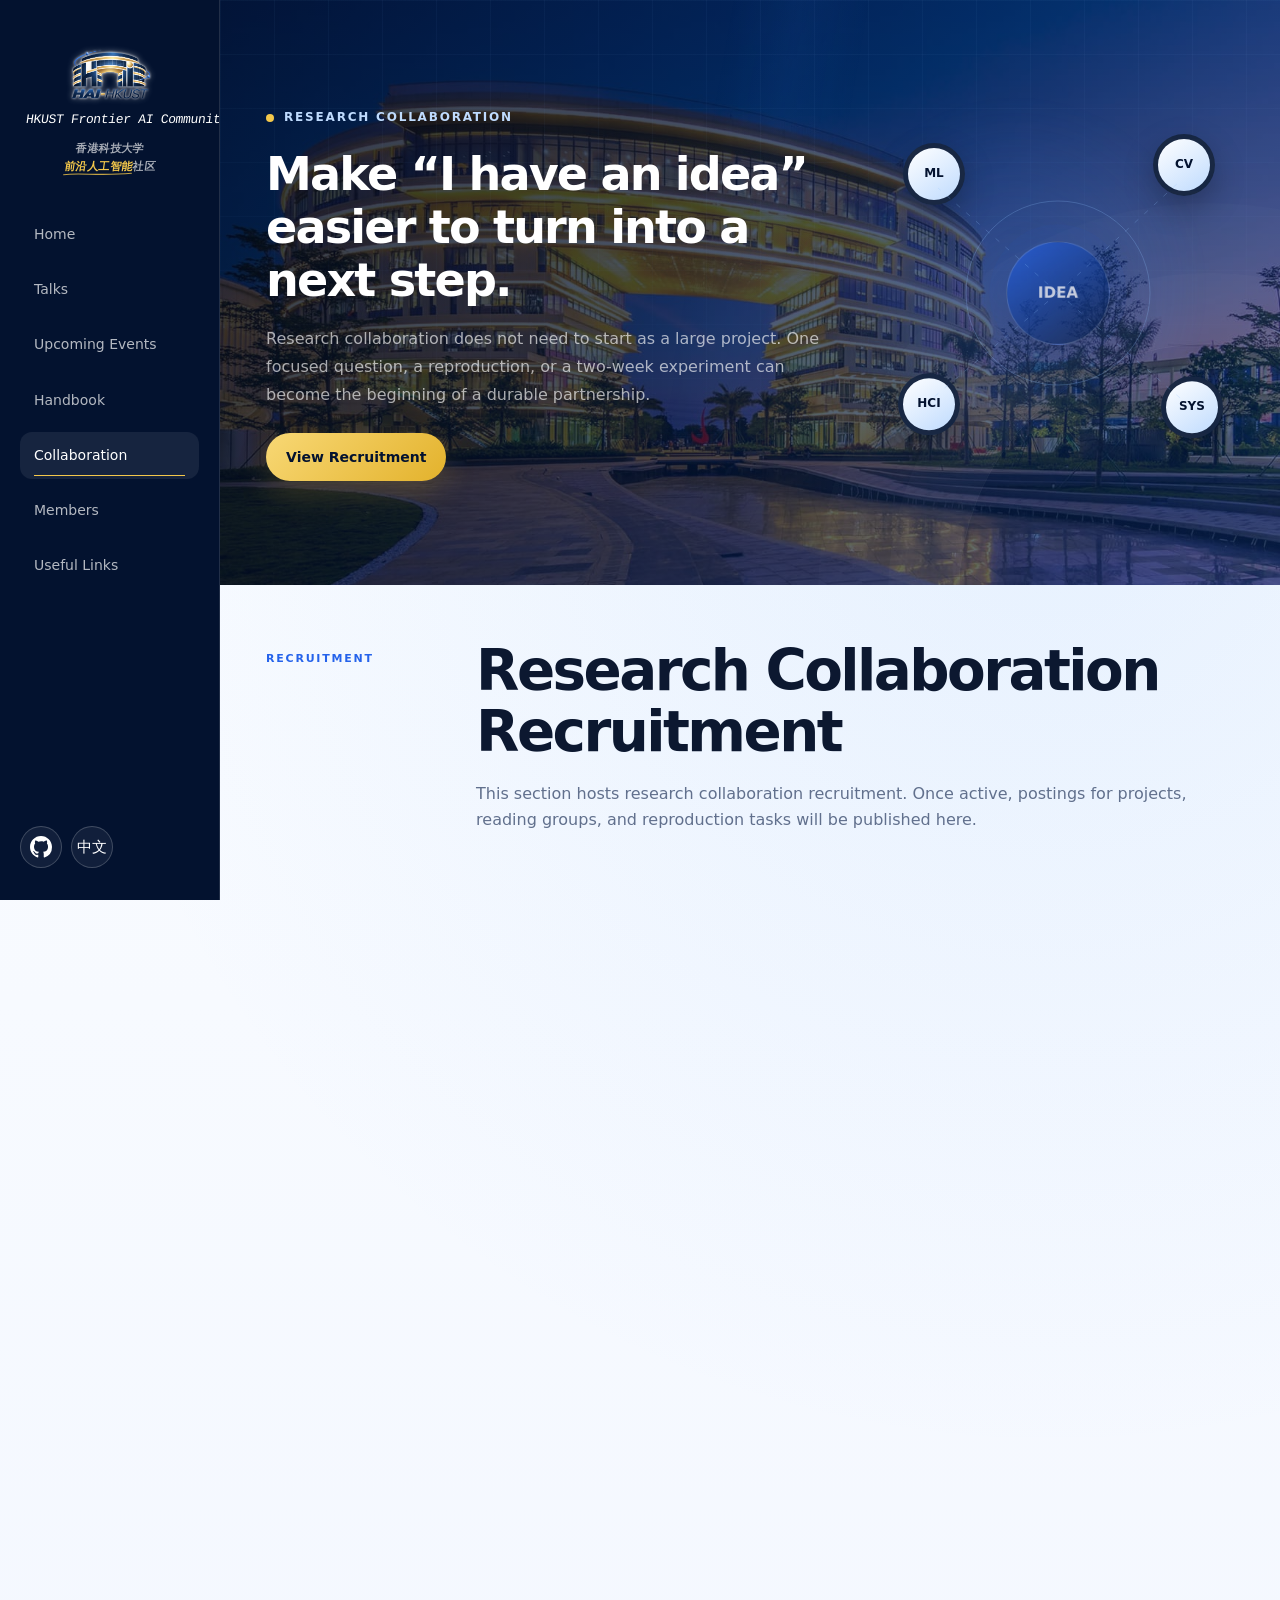
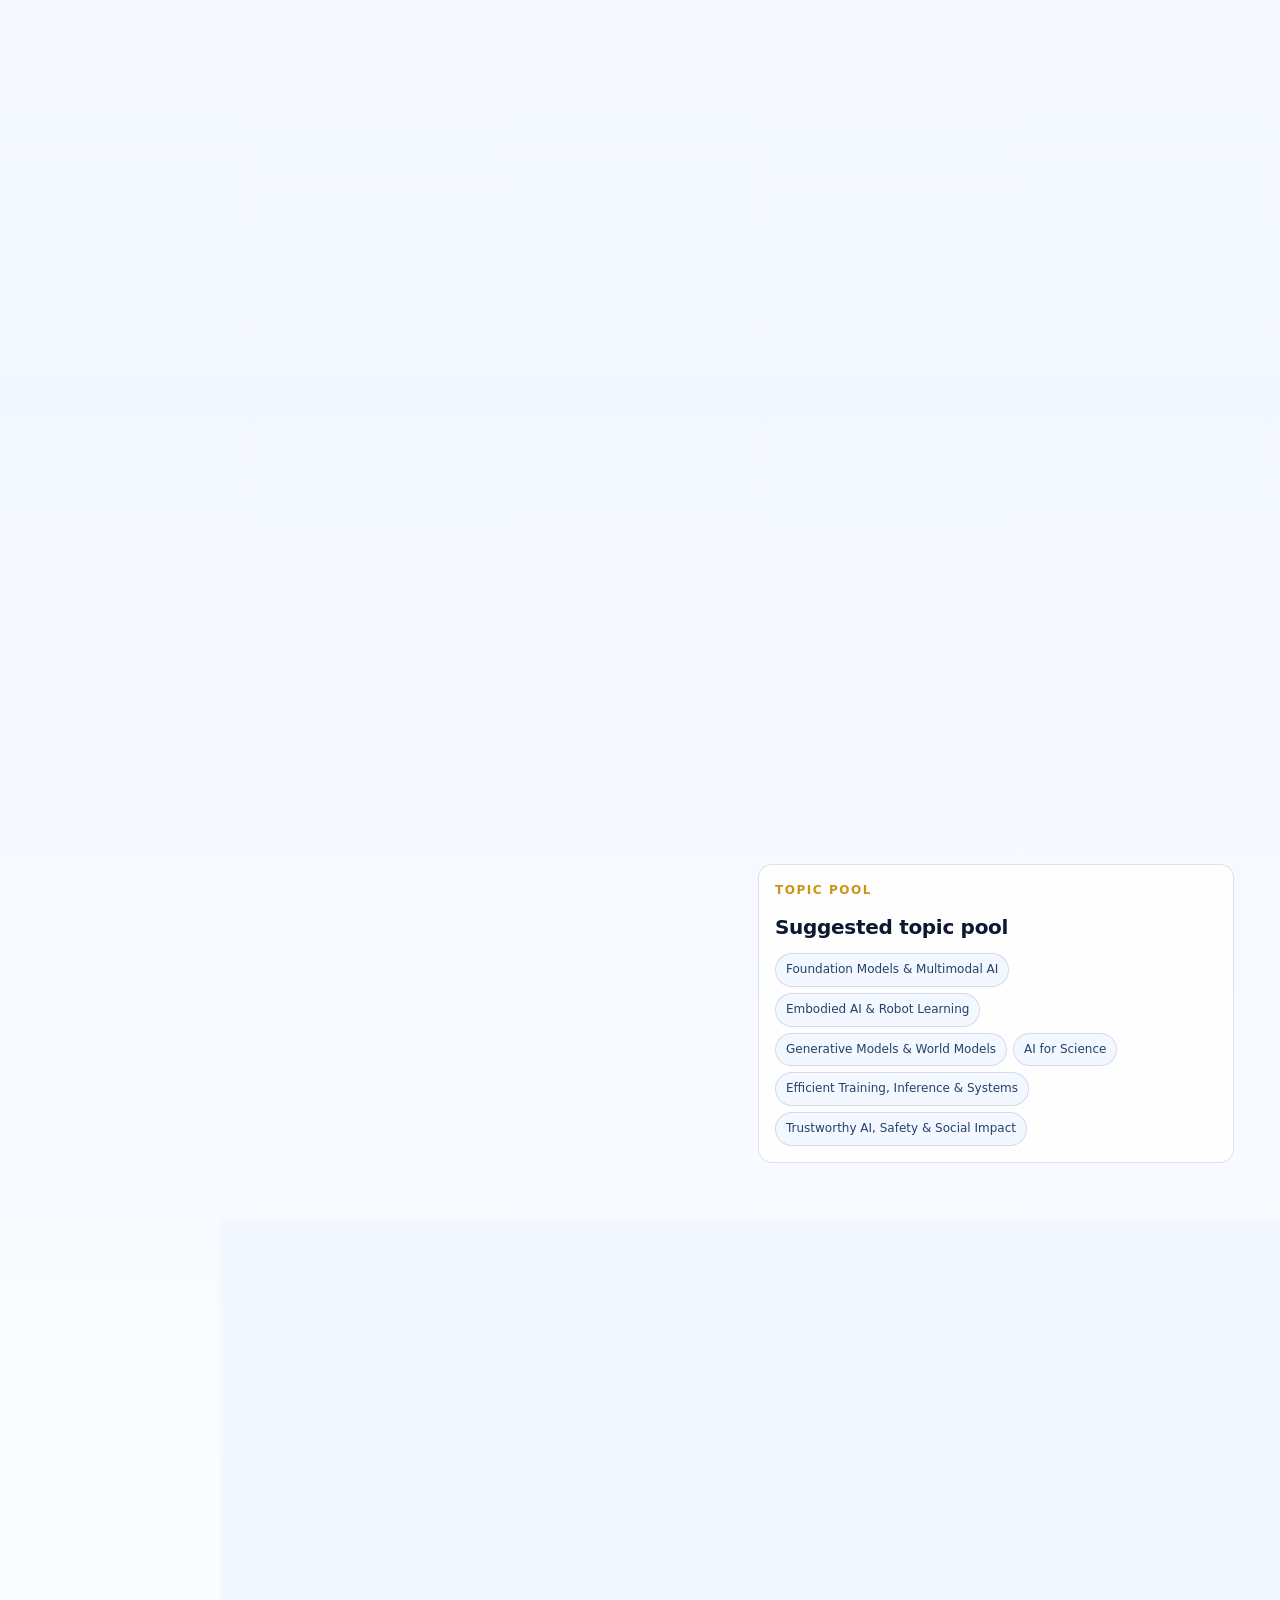
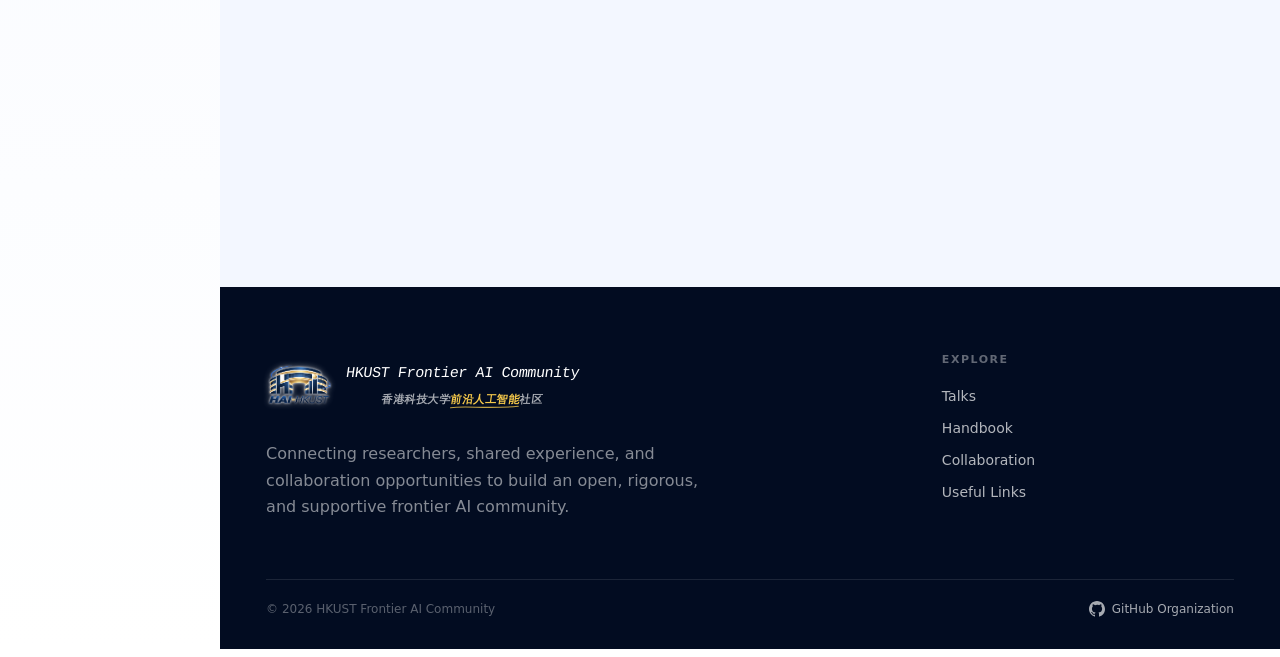
==== commit 253671fd: "Add community member gallery and founding team milestones" ====
--- a/collaboration.html
+++ b/collaboration.html
@@ -1,6 +1,6 @@
 <!doctype html>
 <html lang="en">
-<head><meta charset="utf-8"><meta name="viewport" content="width=device-width,initial-scale=1"><meta name="theme-color" content="#041536"><meta name="referrer" content="strict-origin-when-cross-origin"><meta http-equiv="Content-Security-Policy" content="default-src 'self'; base-uri 'self'; form-action 'none'; object-src 'none'; script-src 'self'; style-src 'self'; img-src 'self' data:; font-src 'self'; connect-src 'self'; frame-src 'self' https://drive.google.com https://docs.google.com"><title>Research Collaboration | HKUST Frontier AI Club</title><link rel="icon" href="assets/favicon/favicon.ico" sizes="any"><link rel="icon" href="assets/favicon/favicon.svg" type="image/svg+xml"><link rel="icon" href="assets/favicon/favicon-96x96.png" type="image/png" sizes="96x96"><link rel="apple-touch-icon" href="assets/favicon/apple-touch-icon.png"><link rel="manifest" href="assets/favicon/site.webmanifest"><link rel="stylesheet" href="assets/css/site.css"></head>
+<head><meta charset="utf-8"><meta name="viewport" content="width=device-width,initial-scale=1"><meta name="theme-color" content="#041536"><meta name="referrer" content="strict-origin-when-cross-origin"><meta http-equiv="Content-Security-Policy" content="default-src 'self'; base-uri 'self'; form-action 'none'; object-src 'none'; script-src 'self'; style-src 'self'; img-src 'self' data:; font-src 'self'; connect-src 'self'; frame-src 'self' https://drive.google.com https://docs.google.com"><title>Research Collaboration | HKUST Frontier AI Community</title><link rel="icon" href="assets/favicon/favicon.ico?v=20261019-logo-v2" sizes="any"><link rel="icon" href="assets/favicon/favicon.svg?v=20261019-logo-v2" type="image/svg+xml"><link rel="icon" href="assets/favicon/favicon-96x96.png?v=20261019-logo-v2" type="image/png" sizes="96x96"><link rel="apple-touch-icon" href="assets/favicon/apple-touch-icon.png?v=20261019-logo-v2"><link rel="manifest" href="assets/favicon/site.webmanifest?v=20261019-logo-v2"><link rel="stylesheet" href="styles.css?v=20261024-footer-height"></head>
 <body>
 <div class="scroll-progress" aria-hidden="true"><span></span></div><div class="cursor-glow" aria-hidden="true"></div><div data-site-header></div><main>
   <section class="page-hero page-hero-collab"><div class="page-hero-grid"></div><div class="page-orb"></div><div class="page-hero-inner"><div class="page-hero-copy reveal reveal-left"><div class="eyebrow"><span class="eyebrow-pulse"></span><span data-i18n="collabEyebrow"></span></div><h1 data-i18n="collabTitle"></h1><p data-i18n="collabLead"></p><div class="page-hero-actions"><a class="btn btn-primary magnetic" href="#project-board" data-i18n="viewProjectBoard"></a></div></div>
@@ -29,4 +29,4 @@
     <div class="principles stagger-group"><article class="principle reveal"><div class="pillar-number">01</div><h3 data-i18n="ed1Title"></h3><p data-i18n="ed1Desc"></p></article><article class="principle reveal"><div class="pillar-number">02</div><h3 data-i18n="ed2Title"></h3><p data-i18n="ed2Desc"></p></article><article class="principle reveal"><div class="pillar-number">03</div><h3 data-i18n="ed3Title"></h3><p data-i18n="ed3Desc"></p></article></div>
   </div></section>
 
-</main><button class="back-to-top" aria-label="Back to top">↑</button><div data-site-footer></div><script type="module" src="assets/js/site.js"></script></body></html>
+</main><button class="back-to-top" aria-label="Back to top">↑</button><div data-site-footer></div><script type="module" src="js/site.js?v=20261105-team"></script></body></html>
--- a/styles.css
+++ b/styles.css
@@ -0,0 +1,718 @@
+:root {
+  --navy-1000:#020817;
+  --navy-950:#03122f;
+  --navy-900:#061a40;
+  --navy-850:#082353;
+  --navy-800:#0a2a63;
+  --blue-750:#1247a1;
+  --blue-700:#1554c0;
+  --blue-600:#2563eb;
+  --blue-500:#3b82f6;
+  --blue-400:#60a5fa;
+  --blue-300:#93c5fd;
+  --blue-200:#bfdbfe;
+  --blue-100:#dbeafe;
+  --blue-050:#f3f7ff;
+  --gold-700:#a97708;
+  --gold-600:#c99513;
+  --gold-500:#e3b22c;
+  --gold-400:#f4c84b;
+  --gold-300:#f8d875;
+  --gold-200:#f9e8aa;
+  --ink:#0c1830;
+  --muted:#61708d;
+  --line:rgba(14,53,115,.14);
+  --line-strong:rgba(14,53,115,.22);
+  --white:#fff;
+  --shadow:0 24px 70px rgba(7,35,88,.12);
+  --shadow-lg:0 40px 100px rgba(4,28,75,.18);
+  --radius-xl:34px;
+  --radius-lg:28px;
+  --radius-md:20px;
+  --radius-sm:12px;
+  --section-space:56px;
+  --section-heading-space:32px;
+  --section-tight-space:32px;
+  --max:1760px;
+  --gutter:clamp(20px,3.6vw,72px);
+  --ease:cubic-bezier(.22,1,.36,1);
+}
+
+*{box-sizing:border-box}
+html{scroll-behavior:smooth}
+body{
+  margin:0;
+  color:var(--ink);
+  background:
+    radial-gradient(circle at 82% 12%,rgba(96,165,250,.12),transparent 28%),
+    linear-gradient(180deg,#fbfdff 0%,var(--blue-050) 52%,#fff 100%);
+  font-family:Inter,ui-sans-serif,system-ui,-apple-system,BlinkMacSystemFont,"Segoe UI","PingFang SC","Hiragino Sans GB","Microsoft YaHei",Arial,sans-serif;
+  line-height:1.65;
+  -webkit-font-smoothing:antialiased;
+  overflow-x:hidden;
+}
+body.menu-open{overflow:hidden}
+body:not(.talk-embed){min-height:100svh;display:flex;flex-direction:column}
+body:not(.talk-embed)>main{flex:1 0 auto}
+body>[data-site-footer]{flex-shrink:0}
+@media(min-width:1051px){
+ body.page-talk:not(.talk-embed)>main{display:flex;align-items:center}
+ body.page-talk:not(.talk-embed) .talk-room{padding-block:40px}
+}
+a{color:inherit;text-decoration:none}
+button{font:inherit}
+img,svg{max-width:100%}
+::selection{background:var(--gold-200);color:var(--navy-950)}
+
+.scroll-progress{position:fixed;inset:0 0 auto;z-index:120;height:3px;pointer-events:none;background:transparent}
+.scroll-progress span{display:block;width:0;height:100%;background:linear-gradient(90deg,var(--gold-400),var(--blue-400));box-shadow:0 0 16px rgba(244,200,75,.55)}
+.cursor-glow{position:fixed;z-index:4;width:420px;height:420px;border-radius:50%;pointer-events:none;transform:translate(-50%,-50%);background:radial-gradient(circle,rgba(59,130,246,.08),rgba(59,130,246,0) 66%);opacity:0;transition:opacity .3s ease;mix-blend-mode:multiply}
+body:hover .cursor-glow{opacity:1}
+
+.container,.hero-inner,.page-hero-inner,.nav-wrap,.talk-room,.cta-band-inner{
+  width:min(var(--max),calc(100% - 2 * var(--gutter)));
+  margin-inline:auto;
+}
+.narrow-container{max-width:900px}
+.section{padding:var(--section-space) 0;position:relative}
+.section-tight{padding:var(--section-tight-space) 0 var(--section-space)}
+
+.site-header{
+  position:fixed;top:0;left:0;right:0;z-index:100;
+  border-bottom:1px solid rgba(255,255,255,.08);
+  background:rgba(3,18,47,.76);
+  backdrop-filter:blur(20px) saturate(150%);
+  transition:background .35s ease,box-shadow .35s ease,transform .35s ease;
+}
+.site-header.scrolled{background:rgba(3,18,47,.94);box-shadow:0 14px 36px rgba(1,11,32,.22)}
+.site-header.header-hidden{transform:translateY(-100%)}
+.nav-wrap{height:76px;display:flex;align-items:center;justify-content:space-between;gap:28px}
+.brand{display:inline-flex;align-items:center;gap:12px;color:#fff;font-weight:760;letter-spacing:-.02em;white-space:nowrap;min-width:0}
+.brand-mark{display:block;width:66px;height:66px;flex-shrink:0;object-fit:contain;filter:drop-shadow(0 0 1px rgba(255,255,255,.95)) drop-shadow(0 0 3px rgba(255,255,255,.45))}
+.brand-name{font-size:14px;line-height:1.12}.brand-name small{display:block;color:rgba(255,255,255,.56);font-size:9px;font-weight:550;letter-spacing:.08em;text-transform:none;line-height:1.25;margin-top:3px}
+.nav-links{display:flex;align-items:center;gap:4px}
+.nav-links a,.resource-shortcuts a{color:rgba(255,255,255,.7);padding:9px 12px;border-radius:999px;font-size:14px;transition:.24s ease;position:relative}
+.nav-links a::after,.resource-shortcuts a::after{content:"";position:absolute;left:50%;right:50%;bottom:3px;height:1px;background:var(--gold-400);transition:.25s var(--ease)}
+.nav-links a:hover,.nav-links a.active,.resource-shortcuts a:hover,.resource-shortcuts a:focus-visible{color:#fff;background:rgba(255,255,255,.075)}
+.nav-links a:hover::after,.nav-links a.active::after,.resource-shortcuts a:hover::after,.resource-shortcuts a:focus-visible::after{left:14px;right:14px}
+.nav-links .nav-github-mobile{display:none;align-items:center;gap:8px}
+.nav-actions{display:flex;align-items:center;gap:9px}
+.nav-github svg{width:22px;height:22px;flex:none}
+.nav-github-mobile svg{width:17px;height:17px;flex:none}
+.nav-github,.lang-toggle,.menu-toggle{color:#fff;border:1px solid rgba(255,255,255,.2);border-radius:999px;background:rgba(255,255,255,.06);padding:8px 12px;cursor:pointer;transition:.22s ease}
+.nav-github:hover,.lang-toggle:hover,.menu-toggle:hover{background:rgba(255,255,255,.13);border-color:rgba(255,255,255,.34)}
+.nav-github,.lang-toggle{display:inline-flex;align-items:center;justify-content:center;width:42px;height:42px;padding:0}
+.menu-toggle{display:none;width:42px;height:42px;padding:0;position:relative}
+.menu-toggle span,.menu-toggle::before,.menu-toggle::after{content:"";position:absolute;left:11px;width:18px;height:1.5px;background:#fff;transition:.25s ease}
+.menu-toggle::before{top:14px}.menu-toggle span{top:20px}.menu-toggle::after{top:26px}
+.menu-toggle.active::before{top:20px;transform:rotate(45deg)}.menu-toggle.active span{opacity:0}.menu-toggle.active::after{top:20px;transform:rotate(-45deg)}
+
+.hero{min-height:100svh;position:relative;overflow:hidden;color:#fff;background:linear-gradient(135deg,var(--navy-1000) 0%,var(--navy-950) 44%,#082d6d 100%)}
+.hero::before{content:"";position:absolute;inset:0;z-index:0;background:linear-gradient(135deg,rgba(2,8,23,.82) 0%,rgba(3,18,47,.72) 44%,rgba(8,45,109,.58) 100%),url("assets/images/hero-bg.jpg") center/cover no-repeat}
+.network-canvas{position:absolute;inset:0;width:100%;height:100%;opacity:.85}
+.hero-grid,.page-hero-grid{position:absolute;inset:0;background-image:linear-gradient(rgba(147,197,253,.055) 1px,transparent 1px),linear-gradient(90deg,rgba(147,197,253,.055) 1px,transparent 1px);background-size:54px 54px;mask-image:linear-gradient(to bottom,rgba(0,0,0,.8),transparent 92%)}
+.hero-grid::after,.page-hero-grid::after{content:"";position:absolute;inset:0;background:linear-gradient(100deg,transparent 44%,rgba(59,130,246,.08) 50%,transparent 56%);animation:gridSweep 10s linear infinite}
+.hero-orb,.page-orb{position:absolute;border-radius:50%;filter:blur(2px);pointer-events:none}
+.orb-one{width:440px;height:440px;right:-120px;top:8%;background:radial-gradient(circle at 35% 35%,rgba(96,165,250,.34),rgba(37,99,235,.08) 55%,transparent 72%)}
+.orb-two{width:300px;height:300px;left:-100px;bottom:5%;background:radial-gradient(circle,rgba(244,200,75,.13),transparent 68%)}
+.hero-inner{min-height:100svh;padding:138px 0 92px;display:grid;grid-template-columns:1.02fr .98fr;align-items:center;gap:50px;position:relative;z-index:3}
+.eyebrow{display:inline-flex;align-items:center;gap:10px;color:var(--blue-200);font-size:12px;line-height:1.4;letter-spacing:.15em;text-transform:uppercase;font-weight:780}
+.eyebrow-pulse{width:8px;height:8px;border-radius:50%;background:var(--gold-400);box-shadow:0 0 0 0 rgba(244,200,75,.5);animation:eyebrowPulse 2s infinite}
+.hero h1{font-size:clamp(42px,5vw,68px);line-height:1.02;letter-spacing:-.04em;margin:24px 0 28px;max-width:none}
+.hero h1 span{display:inline}
+.hero h1 .accent{color:var(--gold-400);position:relative;white-space:nowrap}
+.hero h1 .accent::after,.brand-accent::after{content:"";position:absolute;left:0;right:0;bottom:-3px;height:8px;background:url("data:image/svg+xml,%3Csvg xmlns='http://www.w3.org/2000/svg' viewBox='0 0 200 10'%3E%3Cpath d='M2 7C45 1 110 11 198 3' fill='none' stroke='%23f4c84b' stroke-width='3' stroke-linecap='round'/%3E%3C/svg%3E") center/100% 100% no-repeat;opacity:.8}
+.text-shimmer{background:linear-gradient(90deg,var(--gold-300),#fff4c6,var(--gold-400),var(--gold-300));background-size:200% auto;color:transparent!important;background-clip:text;-webkit-background-clip:text;animation:textShimmer 5s linear infinite}
+.hero-lead{font-size:18px;line-height:1.8;color:rgba(255,255,255,.67);max-width:46rem;margin:0}
+.hero-actions,.page-hero-actions{display:flex;flex-wrap:wrap;gap:12px;margin-top:34px}
+.btn{display:inline-flex;align-items:center;justify-content:center;gap:12px;min-height:48px;padding:11px 20px;border-radius:999px;font-size:14px;font-weight:760;transition:transform .25s var(--ease),box-shadow .25s ease,background .25s ease,border-color .25s ease;position:relative;overflow:hidden}
+.btn::before{content:"";position:absolute;inset:0;transform:translateX(-110%);background:linear-gradient(90deg,transparent,rgba(255,255,255,.28),transparent);transition:transform .65s ease}
+.btn:hover::before{transform:translateX(110%)}
+.btn:hover{transform:translateY(-2px)}
+.btn-primary{color:var(--navy-950);background:linear-gradient(135deg,var(--gold-300),var(--gold-500));box-shadow:0 12px 32px rgba(227,178,44,.2)}
+.btn-primary:hover{box-shadow:0 17px 40px rgba(227,178,44,.32)}
+.btn-ghost{color:#fff;border:1px solid rgba(255,255,255,.2);background:rgba(255,255,255,.055);backdrop-filter:blur(8px)}
+.btn-ghost:hover{background:rgba(255,255,255,.11);border-color:rgba(255,255,255,.34)}
+.hero-facts{display:flex;gap:34px;margin-top:46px;padding-top:28px;border-top:1px solid rgba(255,255,255,.12);max-width:610px}
+.hero-facts>div{display:grid;gap:2px}
+.hero-facts strong{font-size:26px;line-height:1;color:#fff;font-weight:820}
+.hero-facts span{font-size:12px;color:rgba(255,255,255,.48)}
+
+.orbit-stage{min-height:560px;position:relative;display:grid;place-items:center;transform-style:preserve-3d}
+.orbit-board{width:510px;height:510px;position:relative;display:grid;place-items:center;transform-style:preserve-3d}
+.orbit-halo{position:absolute;border-radius:50%;filter:blur(20px)}
+.halo-one{width:330px;height:330px;background:rgba(37,99,235,.14);animation:breathe 5s ease-in-out infinite}
+.halo-two{width:170px;height:170px;background:rgba(244,200,75,.12);animation:breathe 4s 1s ease-in-out infinite reverse}
+.orbit-ring{position:absolute;border-radius:50%;border:1px solid rgba(147,197,253,.18)}
+.ring-one{width:370px;height:370px;animation:spinSlow 22s linear infinite}
+.ring-one::before,.ring-one::after,.ring-two::before{content:"";position:absolute;border-radius:50%;background:var(--gold-400);box-shadow:0 0 16px rgba(244,200,75,.8)}
+.ring-one::before{width:8px;height:8px;top:30px;left:75px}.ring-one::after{width:5px;height:5px;bottom:28px;right:78px}
+.ring-two{width:245px;height:245px;border-style:dashed;border-color:rgba(96,165,250,.22);animation:spinSlow 16s linear infinite reverse}
+.ring-two::before{width:7px;height:7px;left:-4px;top:50%}
+.orbit-core{width:154px;height:154px;border-radius:50%;display:grid;place-items:center;text-align:center;position:relative;background:radial-gradient(circle at 35% 28%,#1f63d6,var(--navy-900) 68%);border:1px solid rgba(147,197,253,.34);box-shadow:0 0 0 14px rgba(37,99,235,.06),0 32px 70px rgba(0,0,0,.34),inset 0 0 40px rgba(96,165,250,.13);z-index:3}
+.orbit-core span{display:block;font-size:22px;font-weight:820;letter-spacing:-.03em}.orbit-core small{display:block;margin-top:5px;color:rgba(255,255,255,.5);font-size:9px;letter-spacing:.1em;text-transform:uppercase}
+.core-radar{position:absolute;inset:9px;border:1px solid rgba(255,255,255,.1);border-radius:50%;overflow:hidden}
+.core-radar::after{content:"";position:absolute;left:50%;top:50%;width:50%;height:1px;transform-origin:left;background:linear-gradient(90deg,rgba(244,200,75,.8),transparent);animation:radar 4s linear infinite}
+.orbit-node{position:absolute;z-index:4;width:176px;padding:14px 16px;border:1px solid rgba(255,255,255,.14);border-radius:16px;background:rgba(7,30,72,.76);box-shadow:0 16px 40px rgba(0,0,0,.2);backdrop-filter:blur(14px);animation:floatNode 5s ease-in-out infinite}
+.orbit-node strong{display:flex;align-items:center;gap:8px;color:#fff;font-size:14px}.orbit-node>span{display:block;margin-top:4px;color:rgba(255,255,255,.43);font-size:10px;letter-spacing:.05em}.node-dot{width:7px;height:7px;border-radius:50%;background:var(--gold-400);box-shadow:0 0 12px var(--gold-400)}
+.node-a{top:52px;right:0}.node-b{left:-8px;bottom:90px;animation-delay:-1.4s}.node-c{right:5px;bottom:42px;animation-delay:-2.7s}
+.data-spark{position:absolute;width:4px;height:4px;border-radius:50%;background:var(--blue-300);box-shadow:0 0 12px var(--blue-300)}
+.spark-a{top:24%;left:20%;animation:spark 2.8s infinite}.spark-b{top:65%;right:18%;animation:spark 3.5s .7s infinite}.spark-c{top:15%;right:40%;animation:spark 2.3s 1.2s infinite}
+.floating-note{position:absolute;z-index:6;display:flex;align-items:center;gap:8px;padding:9px 12px;border-radius:999px;color:rgba(255,255,255,.75);font-size:11px;background:rgba(255,255,255,.07);border:1px solid rgba(255,255,255,.12);backdrop-filter:blur(10px);animation:floatNode 4.8s ease-in-out infinite}
+.note-icon{color:var(--gold-400)}.note-a{left:12px;top:80px}.note-b{right:10px;bottom:60px;animation-delay:-2s}
+.scroll-cue{position:absolute;z-index:5;left:50%;bottom:24px;transform:translateX(-50%);display:grid;justify-items:center;gap:7px;color:rgba(255,255,255,.38);font-size:9px;letter-spacing:.14em;text-transform:uppercase}
+.scroll-cue span{width:22px;height:36px;border:1px solid rgba(255,255,255,.25);border-radius:999px;position:relative}.scroll-cue span::after{content:"";position:absolute;width:3px;height:7px;top:7px;left:50%;transform:translateX(-50%);border-radius:2px;background:var(--gold-400);animation:scrollDot 1.8s infinite}
+
+.topic-marquee{overflow:hidden;color:#fff;background:linear-gradient(90deg,var(--blue-700),#0c3d92,var(--blue-700));border-top:1px solid rgba(255,255,255,.12);border-bottom:1px solid rgba(255,255,255,.12)}
+.marquee-track{display:flex;width:max-content;align-items:center;gap:22px;padding:15px 0;animation:marquee 30s linear infinite}
+.marquee-track span{font-size:12px;letter-spacing:.13em;text-transform:uppercase;color:rgba(255,255,255,.72)}.marquee-track i{color:var(--gold-400);font-style:normal;font-size:10px}
+
+.section-heading{display:grid;grid-template-columns:170px 1fr;gap:40px;align-items:start;margin-bottom:var(--section-heading-space)}
+.kicker{color:var(--blue-600);font-size:11px;font-weight:820;letter-spacing:.16em;text-transform:uppercase;padding-top:9px}.kicker.light{color:var(--gold-300)}
+.section-heading h2{margin:0;font-size:clamp(36px,4.4vw,60px);line-height:1.08;letter-spacing:-.045em;max-width:none}.section-heading p{max-width:720px;margin:18px 0 0;color:var(--muted);font-size:16px}
+
+.pillars{display:grid;grid-template-columns:repeat(3,1fr);gap:18px}
+.pillar-card{min-height:460px;padding:30px;border:1px solid var(--line);border-radius:var(--radius-lg);background:rgba(255,255,255,.78);box-shadow:0 14px 48px rgba(8,49,116,.06);position:relative;overflow:hidden;transition:transform .35s var(--ease),box-shadow .35s ease,border-color .35s ease;transform-style:preserve-3d}
+.pillar-card::after{content:"";position:absolute;width:210px;height:210px;right:-105px;top:-105px;border-radius:50%;background:rgba(37,99,235,.06);transition:.4s ease}
+.pillar-card:hover{box-shadow:0 28px 70px rgba(8,49,116,.14);border-color:rgba(37,99,235,.27)}
+.pillar-card:hover::after{transform:scale(1.25)}
+.card-glow{position:absolute;width:180px;height:180px;border-radius:50%;filter:blur(50px);background:rgba(59,130,246,.12);opacity:0;left:var(--mx,50%);top:var(--my,50%);transform:translate(-50%,-50%);transition:opacity .3s ease;pointer-events:none}.pillar-card:hover .card-glow{opacity:1}
+.pillar-number{color:var(--gold-600);font-weight:800;font-size:14px;letter-spacing:.12em}
+.pillar-icon{margin:48px 0 30px;width:74px;height:74px;display:grid;place-items:center;border-radius:21px;color:#fff;background:linear-gradient(145deg,var(--blue-700),var(--navy-900));box-shadow:0 18px 32px rgba(21,84,192,.2);transition:transform .35s var(--ease)}
+.pillar-card:hover .pillar-icon{transform:translateY(-5px) rotate(-3deg)}.pillar-icon.gold-icon{background:linear-gradient(145deg,var(--gold-400),var(--gold-700));box-shadow:0 18px 32px rgba(201,149,19,.2)}
+.pillar-icon svg{width:32px;height:32px}.pillar-card h3{margin:0;font-size:25px;letter-spacing:-.025em}.pillar-card p{color:var(--muted);margin:12px 0 24px}.text-link{display:inline-flex;align-items:center;gap:8px;color:var(--blue-700);font-weight:760;font-size:14px}
+
+.stat-section{padding-top:0}
+.stat-panel{display:grid;grid-template-columns:1.1fr 1.4fr;gap:50px;padding:48px;border-radius:var(--radius-xl);color:#fff;background:linear-gradient(125deg,var(--navy-950),#0b347a);box-shadow:var(--shadow-lg);position:relative;overflow:hidden}
+.stat-panel::before{content:"";position:absolute;right:-120px;top:-170px;width:420px;height:420px;border:1px solid rgba(255,255,255,.08);border-radius:50%;box-shadow:0 0 0 55px rgba(255,255,255,.025),0 0 0 110px rgba(255,255,255,.018)}
+.stat-intro{position:relative;z-index:2}.stat-intro .kicker{color:var(--gold-400)}.stat-intro h2{margin:14px 0;font-size:36px;line-height:1.1;letter-spacing:-.04em}.stat-intro p{margin:0;color:rgba(255,255,255,.58)}
+.stat-grid{display:grid;grid-template-columns:repeat(2,1fr);position:relative;z-index:2}.stat-item{padding:18px 24px;border-left:1px solid rgba(255,255,255,.11);display:grid;gap:8px}.stat-item:nth-child(n+3){border-top:1px solid rgba(255,255,255,.11)}.stat-item strong{font-size:52px;line-height:1;color:var(--gold-300);letter-spacing:-.06em}.stat-item span{font-size:13px;color:rgba(255,255,255,.55)}
+
+.dark-section{color:#fff;background:var(--navy-1000);position:relative;overflow:hidden}.dark-section::before{content:"";position:absolute;inset:0;background:radial-gradient(circle at 10% 80%,rgba(37,99,235,.25),transparent 30%),radial-gradient(circle at 90% 10%,rgba(244,200,75,.07),transparent 24%)}.dark-section .container{position:relative;z-index:2}.dark-section .section-heading p{color:rgba(255,255,255,.58)}.dark-section .kicker{color:var(--gold-400)}
+.constellation{position:absolute;inset:0;opacity:.8}.constellation i{position:absolute;width:4px;height:4px;border-radius:50%;background:var(--blue-300);box-shadow:0 0 16px var(--blue-300)}.constellation i:nth-child(1){left:8%;top:18%;animation:spark 3s infinite}.constellation i:nth-child(2){left:24%;top:75%;animation:spark 4s 1s infinite}.constellation i:nth-child(3){right:14%;top:22%;animation:spark 2.6s .6s infinite}.constellation i:nth-child(4){right:26%;bottom:15%;animation:spark 3.4s 1.6s infinite}.constellation i:nth-child(5){left:48%;top:8%;animation:spark 4.2s 2s infinite}
+.program-grid{display:grid;grid-template-columns:repeat(12,1fr);gap:18px}.program-card{border:1px solid rgba(255,255,255,.13);background:rgba(255,255,255,.045);border-radius:24px;padding:30px;min-height:280px;position:relative;overflow:hidden;transition:.35s var(--ease)}.program-card::before{content:"";position:absolute;inset:-1px;background:linear-gradient(120deg,transparent 25%,rgba(96,165,250,.15),transparent 70%);transform:translateX(-100%);transition:.7s ease}.program-card:hover{transform:translateY(-7px);border-color:rgba(96,165,250,.28);background:rgba(255,255,255,.065)}.program-card:hover::before{transform:translateX(100%)}.program-card:nth-child(1),.program-card:nth-child(4){grid-column:span 7}.program-card:nth-child(2),.program-card:nth-child(3){grid-column:span 5}.program-meta{color:var(--gold-400);font-size:12px;letter-spacing:.13em;text-transform:uppercase;font-weight:800}.program-card h3{font-size:27px;margin:22px 0 10px;letter-spacing:-.025em;max-width:520px}.program-card p{color:rgba(255,255,255,.6);max-width:620px}.program-arrow{position:absolute;right:26px;top:24px;color:rgba(255,255,255,.25);font-size:22px;transition:.3s ease}.program-card:hover .program-arrow{color:var(--gold-400);transform:translate(3px,-3px)}
+.tag-list{display:flex;flex-wrap:wrap;gap:8px;margin-top:24px}.tag{border:1px solid rgba(255,255,255,.15);background:rgba(255,255,255,.05);color:rgba(255,255,255,.75);border-radius:999px;padding:6px 10px;font-size:12px}.light-tags .tag{color:#244268;border-color:var(--line);background:var(--blue-050)}
+
+.roadmap-section{background:linear-gradient(180deg,#fff,var(--blue-050))}.roadmap{display:grid;grid-template-columns:repeat(4,1fr);gap:24px;position:relative;padding-top:36px}.roadmap-line{position:absolute;top:48px;left:7%;right:7%;height:1px;background:linear-gradient(90deg,var(--blue-300),var(--gold-400),var(--blue-300))}.roadmap-line span{display:block;height:100%;width:0;background:#fff;box-shadow:0 0 20px #fff;transition:width 1.5s ease}.roadmap.visible .roadmap-line span{width:100%}.roadmap-step{position:relative;padding:34px 24px 24px;border:1px solid var(--line);border-radius:20px;background:rgba(255,255,255,.8);text-align:center}.roadmap-step b{position:absolute;top:-34px;left:50%;transform:translateX(-50%);font-size:12px;color:var(--blue-600);letter-spacing:.12em}.roadmap-dot{position:absolute;width:13px;height:13px;border-radius:50%;left:50%;top:-1px;transform:translate(-50%,-50%);background:var(--gold-400);box-shadow:0 0 0 6px #fff,0 0 18px rgba(227,178,44,.5)}.roadmap-step h3{font-size:20px;margin:8px 0}.roadmap-step p{font-size:14px;color:var(--muted);margin:0}
+
+.audience-section{background:#fff}.audience-grid{display:grid;grid-template-columns:repeat(3,1fr);gap:18px}.audience-card{padding:30px;border-radius:24px;border:1px solid var(--line);background:linear-gradient(145deg,#fff,#f7faff);transition:.35s var(--ease);position:relative;overflow:hidden}.audience-card::after{content:"";position:absolute;width:120px;height:120px;border-radius:50%;right:-70px;bottom:-70px;background:rgba(59,130,246,.08);transition:.35s ease}.audience-card:hover{transform:translateY(-6px);box-shadow:0 24px 60px rgba(8,49,116,.11)}.audience-card:hover::after{transform:scale(1.5)}.audience-card>span{color:var(--gold-600);font-size:12px;font-weight:820;letter-spacing:.14em}.audience-card h3{font-size:24px;margin:28px 0 10px}.audience-card p{color:var(--muted);margin:0 0 24px}.audience-card a{color:var(--blue-700);font-size:13px;font-weight:760}.audience-card a{display:inline-flex;align-items:center;gap:6px}
+
+.faq-section{background:var(--blue-050)}.accordion{border-top:1px solid var(--line)}.accordion-item{border-bottom:1px solid var(--line)}.accordion-item button{width:100%;display:flex;align-items:center;justify-content:space-between;gap:20px;padding:24px 0;border:0;background:transparent;color:var(--ink);font-weight:720;font-size:18px;text-align:left;cursor:pointer}.accordion-item button i{flex:0 0 auto;width:26px;height:26px;border:1px solid var(--line-strong);border-radius:50%;position:relative}.accordion-item button i::before,.accordion-item button i::after{content:"";position:absolute;left:7px;right:7px;top:50%;height:1px;background:var(--blue-700);transition:.25s ease}.accordion-item button i::after{transform:rotate(90deg)}.accordion-item.open button i::after{transform:rotate(0)}.accordion-panel{max-height:0;overflow:hidden;transition:max-height .45s var(--ease)}.accordion-panel p{margin:0 0 24px;color:var(--muted);max-width:760px}
+
+.notice-card{padding:36px;border:1px solid var(--line);border-radius:var(--radius-lg);background:linear-gradient(135deg,#fff,#f2f7ff);display:grid;grid-template-columns:1fr auto;align-items:center;gap:30px;box-shadow:0 18px 54px rgba(8,49,116,.07);margin-top:42px}.notice-card h3{margin:0 0 8px;font-size:28px;letter-spacing:-.03em}.notice-card p{margin:0;color:var(--muted)}
+.cta-band{padding:82px 0;position:relative;overflow:hidden;background:linear-gradient(115deg,rgba(21,84,192,.86),rgba(6,26,64,.9)),url("assets/images/cta-bg.jpg") center/cover no-repeat;color:#fff}.cta-band::before{content:"";position:absolute;width:600px;height:600px;right:-240px;top:-260px;border:1px solid rgba(255,255,255,.08);border-radius:50%;box-shadow:0 0 0 70px rgba(255,255,255,.025),0 0 0 140px rgba(255,255,255,.018)}.cta-noise{position:absolute;inset:0;opacity:.16;background-image:url("data:image/svg+xml,%3Csvg viewBox='0 0 180 180' xmlns='http://www.w3.org/2000/svg'%3E%3Cfilter id='n'%3E%3CfeTurbulence type='fractalNoise' baseFrequency='.85' numOctaves='4' stitchTiles='stitch'/%3E%3C/filter%3E%3Crect width='100%25' height='100%25' filter='url(%23n)' opacity='.35'/%3E%3C/svg%3E")}.cta-band-inner{position:relative;z-index:2;display:grid;grid-template-columns:1.3fr .7fr;align-items:center;gap:40px}.cta-band h2{margin:10px 0 0;font-size:clamp(38px,4.3vw,60px);line-height:1.05;letter-spacing:-.045em}.cta-band p{color:rgba(255,255,255,.65);max-width:650px}.cta-actions{display:flex;justify-content:flex-end;gap:12px;flex-wrap:wrap}
+
+.site-footer{padding:64px 0 30px;background:#020c21;color:#fff}.footer-grid{display:grid;grid-template-columns:1.5fr .7fr;gap:50px}.footer-brand p{max-width:450px;color:rgba(255,255,255,.52)}.footer-title{color:rgba(255,255,255,.38);font-size:11px;letter-spacing:.14em;text-transform:uppercase;font-weight:800;margin-bottom:16px}.footer-links{display:grid;gap:9px}.footer-links a{color:rgba(255,255,255,.7);font-size:14px}.footer-links a:hover{color:var(--gold-400)}.footer-bottom{display:flex;justify-content:space-between;gap:20px;margin-top:42px;padding-top:20px;border-top:1px solid rgba(255,255,255,.1);color:rgba(255,255,255,.35);font-size:12px}
+.back-to-top{position:fixed;right:24px;bottom:52px;z-index:70;width:44px;height:44px;border:1px solid rgba(255,255,255,.15);border-radius:50%;color:#fff;background:rgba(3,18,47,.86);backdrop-filter:blur(12px);cursor:pointer;opacity:0;pointer-events:none;transform:translateY(12px);transition:.3s ease}.back-to-top.visible{opacity:1;pointer-events:auto;transform:none}.back-to-top:hover{background:var(--blue-700);transform:translateY(-3px)}
+
+/* Inner page hero */
+.page-hero{min-height:720px;padding-top:76px;position:relative;overflow:hidden;color:#fff;background:linear-gradient(130deg,var(--navy-1000),var(--navy-950) 55%,#0b397f)}
+.page-hero::before{content:"";position:absolute;inset:0;z-index:0;background:linear-gradient(135deg,rgba(2,8,23,.82) 0%,rgba(3,18,47,.72) 44%,rgba(8,45,109,.58) 100%),url("assets/images/hero-bg.jpg") center/cover no-repeat}
+.page-hero::after{content:"";position:absolute;width:500px;height:500px;right:-180px;bottom:-260px;border:1px solid rgba(255,255,255,.06);border-radius:50%;box-shadow:0 0 0 70px rgba(255,255,255,.02),0 0 0 140px rgba(255,255,255,.015)}
+.page-orb{width:400px;height:400px;right:6%;top:15%;background:radial-gradient(circle,rgba(59,130,246,.2),transparent 68%)}
+.page-hero-inner{min-height:644px;display:grid;grid-template-columns:minmax(0,1.25fr) minmax(280px,.9fr);align-items:center;gap:clamp(28px,4vw,80px);position:relative;z-index:3}.page-hero h1{font-size:clamp(42px,4.6vw,68px);line-height:1.02;letter-spacing:-.04em;margin:22px 0 26px;max-width:none}.page-hero p{font-size:18px;line-height:1.8;color:rgba(255,255,255,.64);max-width:46rem}.page-visual{width:100%;min-height:420px;display:grid;justify-items:end;align-items:center;position:relative}
+
+.talk-stage{width:420px;height:350px;position:relative;perspective:900px}.talk-screen{position:absolute;left:40px;right:40px;top:25px;height:225px;border:1px solid rgba(147,197,253,.28);border-radius:22px;background:linear-gradient(145deg,rgba(37,99,235,.25),rgba(255,255,255,.04));box-shadow:0 35px 80px rgba(0,0,0,.3),inset 0 0 50px rgba(96,165,250,.05);transform:rotateY(-5deg) rotateX(3deg);overflow:hidden}.talk-screen::before{content:"";position:absolute;inset:0;background:linear-gradient(110deg,transparent 35%,rgba(255,255,255,.1),transparent 60%);animation:gridSweep 6s infinite}.talk-screen>span{position:absolute;left:24px;top:20px;font-size:11px;letter-spacing:.15em;color:var(--gold-300)}.signal-bars{position:absolute;left:28px;right:28px;bottom:35px;height:110px;display:flex;align-items:end;gap:12px}.signal-bars i{flex:1;border-radius:8px 8px 2px 2px;background:linear-gradient(var(--blue-300),var(--blue-600));animation:barPulse 2.2s ease-in-out infinite}.signal-bars i:nth-child(1){height:35%;animation-delay:-.8s}.signal-bars i:nth-child(2){height:68%;animation-delay:-1.3s}.signal-bars i:nth-child(3){height:48%;animation-delay:-.3s}.signal-bars i:nth-child(4){height:88%;animation-delay:-1.8s}.signal-bars i:nth-child(5){height:58%;animation-delay:-1s}.audience-dots{position:absolute;left:20px;right:20px;bottom:10px;height:80px;background:radial-gradient(circle at 8px 8px,rgba(255,255,255,.3) 0 5px,transparent 5.5px) 0 0/38px 34px;mask-image:linear-gradient(to bottom,#000,transparent)}.live-badge{position:absolute;right:2px;top:5px;padding:8px 12px;border-radius:999px;background:rgba(3,18,47,.8);border:1px solid rgba(255,255,255,.15);font-size:10px;letter-spacing:.11em;color:rgba(255,255,255,.65)}.live-badge i{display:inline-block;width:6px;height:6px;margin-right:6px;border-radius:50%;background:var(--gold-400);box-shadow:0 0 10px var(--gold-400);animation:eyebrowPulse 2s infinite}
+
+.book-visual{width:390px;height:370px;position:relative;perspective:900px}.book-back,.book-page{position:absolute;width:260px;height:330px;left:65px;top:20px;border-radius:8px 22px 22px 8px;transform:rotateY(-12deg) rotateZ(-2deg);transform-origin:left center}.book-back{background:#0a2a63;transform:translate(18px,12px) rotateY(-12deg) rotateZ(3deg);box-shadow:0 28px 70px rgba(0,0,0,.35)}.book-page{padding:48px 34px;color:var(--navy-950);background:linear-gradient(145deg,#fffdf5,#f5f9ff);border:1px solid rgba(255,255,255,.4);box-shadow:inset 9px 0 20px rgba(10,42,99,.08)}.book-page span{font-size:10px;letter-spacing:.16em;color:var(--blue-600)}.book-page strong{display:block;font-size:34px;line-height:1;margin:22px 0;letter-spacing:-.05em}.book-page i{display:block;width:62px;height:4px;border-radius:2px;background:var(--gold-400)}.book-page small{position:absolute;left:34px;bottom:34px;font-size:8px;letter-spacing:.13em;color:#65738b}.book-tab{position:absolute;left:302px;width:48px;height:38px;display:grid;place-items:center;border-radius:0 8px 8px 0;color:var(--navy-950);font-size:11px;font-weight:800;background:var(--gold-400)}.tab-a{top:80px}.tab-b{top:130px;background:var(--blue-300)}.tab-c{top:180px;background:#fff}
+
+.collab-visual{width:400px;height:400px;position:relative}.collab-visual svg{position:absolute;inset:0;width:100%;height:100%;fill:none;stroke:rgba(147,197,253,.24);stroke-width:1}.collab-visual svg path{stroke-dasharray:5 8;animation:dash 12s linear infinite}.collab-core,.collab-person{position:absolute;display:grid;place-items:center;border-radius:50%;font-weight:800}.collab-core{left:145px;top:145px;width:110px;height:110px;color:#fff;background:linear-gradient(145deg,var(--blue-600),var(--navy-900));border:1px solid rgba(255,255,255,.25);box-shadow:0 0 0 18px rgba(37,99,235,.07),0 25px 60px rgba(0,0,0,.3);animation:breathe 4s infinite}.collab-person{width:62px;height:62px;color:var(--navy-950);font-size:12px;background:linear-gradient(145deg,#fff,var(--blue-200));border:5px solid rgba(3,18,47,.9);box-shadow:0 12px 30px rgba(0,0,0,.25);animation:floatNode 4.5s ease-in-out infinite}.cp1{left:45px;top:50px}.cp2{right:43px;top:45px;animation-delay:-1s}.cp3{right:35px;bottom:45px;animation-delay:-2s}.cp4{left:40px;bottom:50px;animation-delay:-3s}
+
+.team-visual{width:400px;height:400px;position:relative;display:grid;place-items:center}.team-avatar-main,.team-avatar{position:absolute;display:grid;place-items:center;border-radius:50%;border:1px solid rgba(255,255,255,.2);box-shadow:0 16px 40px rgba(0,0,0,.26)}.team-avatar-main{width:120px;height:120px;color:#fff;font-size:30px;font-weight:850;background:linear-gradient(145deg,var(--blue-600),var(--navy-900));z-index:3}.team-avatar{width:65px;height:65px;color:var(--navy-950);font-size:26px;background:linear-gradient(145deg,#fff,var(--blue-200));z-index:2;animation:floatNode 4.5s infinite}.ta1{left:55px;top:62px}.ta2{right:52px;top:70px;animation-delay:-1s}.ta3{left:60px;bottom:55px;animation-delay:-2s}.ta4{right:55px;bottom:50px;animation-delay:-3s}.team-ring{position:absolute;border:1px solid rgba(147,197,253,.2);border-radius:50%}.tr1{width:270px;height:270px;animation:spinSlow 22s linear infinite}.tr2{width:350px;height:350px;border-style:dashed;animation:spinSlow 30s linear infinite reverse}
+
+.feature-grid{display:grid;grid-template-columns:1fr 1fr;gap:18px}.feature-card{padding:30px;border:1px solid var(--line);border-radius:24px;background:rgba(255,255,255,.82);position:relative;overflow:hidden;transition:.35s var(--ease)}.feature-card:hover{transform:translateY(-6px);box-shadow:0 24px 65px rgba(8,49,116,.11);border-color:rgba(37,99,235,.24)}.feature-card .mini{color:var(--gold-600);font-size:12px;font-weight:820;letter-spacing:.13em;text-transform:uppercase}.feature-symbol{position:absolute;right:27px;top:24px;font-size:28px;color:rgba(37,99,235,.24);transition:.35s ease}.feature-card:hover .feature-symbol{color:var(--blue-600);transform:rotate(-8deg) scale(1.08)}.feature-card h3{font-size:25px;margin:22px 0 10px}.feature-card p{color:var(--muted)}.feature-card ul{margin:18px 0 0;padding:0;list-style:none}.feature-card li{padding:8px 0 8px 21px;position:relative;color:#3f4f6c}.feature-card li::before{content:"";position:absolute;left:0;top:18px;width:7px;height:7px;border-radius:50%;background:var(--blue-500);box-shadow:0 0 0 4px var(--blue-100)}.wide-card{grid-column:1/-1}.include-grid{display:grid;grid-template-columns:repeat(4,1fr);gap:16px;margin-top:24px}.include-grid div{padding:20px;border-radius:16px;background:var(--blue-050);border:1px solid var(--line)}.include-grid span{color:var(--gold-600);font-size:11px;font-weight:800}.include-grid p{margin:10px 0 0;font-size:14px}
+.micro-meta{display:flex;align-items:center;justify-content:space-between;gap:16px;margin-top:24px;padding-top:16px;border-top:1px solid var(--line);font-size:12px}.micro-meta span{color:var(--muted)}.micro-meta b{color:var(--blue-700);text-align:right}
+
+.process-track{display:grid;grid-template-columns:repeat(4,1fr);gap:28px;position:relative;padding-top:34px}.process-line{position:absolute;left:8%;right:8%;top:46px;height:1px;background:linear-gradient(90deg,rgba(147,197,253,.15),var(--gold-400),rgba(147,197,253,.15))}.process-track article{position:relative;padding-top:38px}.process-track article>b{position:absolute;top:-34px;left:0;color:var(--gold-400);font-size:11px;letter-spacing:.12em}.process-track article>span{position:absolute;top:7px;left:0;width:13px;height:13px;border-radius:50%;background:var(--gold-400);box-shadow:0 0 0 6px var(--navy-1000),0 0 20px rgba(244,200,75,.5)}.process-track h3{font-size:20px;margin:0 0 10px}.process-track p{color:rgba(255,255,255,.56);font-size:14px;margin:0}.dark-notice{margin-top:54px;padding:30px;border:1px solid rgba(255,255,255,.12);border-radius:24px;background:rgba(255,255,255,.05);display:grid;grid-template-columns:1fr auto;gap:30px;align-items:center}.dark-notice h3{margin:0 0 8px;font-size:25px}.dark-notice p{margin:0;color:rgba(255,255,255,.56)}
+
+.editorial-section{background:var(--blue-050)}.principles{display:grid;grid-template-columns:repeat(3,1fr);gap:18px}.principle{padding:28px;border-top:3px solid var(--blue-600);background:#fff;box-shadow:0 12px 40px rgba(8,49,116,.06);transition:.35s var(--ease)}.principle:nth-child(2){border-top-color:var(--gold-400)}.principle:hover{transform:translateY(-5px);box-shadow:0 22px 55px rgba(8,49,116,.11)}.principle h3{margin:14px 0 8px}.principle p{margin:0;color:var(--muted)}
+
+.event-grid{display:grid;gap:18px}.event-card{display:grid;grid-template-columns:130px 1fr auto;align-items:center;gap:28px;padding:28px;border:1px solid var(--line);border-radius:24px;background:#fff;transition:.35s var(--ease)}.event-card:hover{transform:translateX(7px);box-shadow:0 22px 60px rgba(8,49,116,.1)}.event-card.featured{background:linear-gradient(135deg,#fff,#f0f6ff);border-color:rgba(37,99,235,.22)}.event-date{display:grid;justify-items:center;padding:12px;border-right:1px solid var(--line)}.event-date strong{font-size:44px;line-height:1;color:var(--blue-700)}.event-date span{margin-top:8px;color:var(--gold-700);font-size:11px;letter-spacing:.1em;text-transform:uppercase}.event-type{color:var(--blue-600);font-size:11px;font-weight:820;letter-spacing:.13em;text-transform:uppercase}.event-body h3{font-size:24px;margin:8px 0}.event-body p{margin:0;color:var(--muted)}.event-meta{display:flex;gap:18px;margin-top:15px;color:#76839a;font-size:12px}.event-arrow{font-size:25px;color:var(--blue-600)}
+.speaker-name{color:var(--blue-700);font-weight:800}
+.speaker-tags{margin-top:16px}
+.speaker-bio{margin-top:18px;padding-top:16px;border-top:1px solid var(--line)}
+.bio-label{color:var(--gold-600);font-size:11px;font-weight:820;letter-spacing:.12em;text-transform:uppercase;margin-bottom:8px}
+.speaker-bio p{margin:0;color:var(--muted);font-size:14px;line-height:1.7}
+
+.resource-table{width:100%;border:1px solid var(--line);border-radius:22px;overflow:hidden;background:#fff;box-shadow:0 14px 44px rgba(8,49,116,.05)}.resource-row{display:grid;grid-template-columns:.7fr 1.1fr 2fr .5fr;gap:20px;align-items:center;padding:19px 22px;border-bottom:1px solid var(--line);transition:.25s ease}.resource-row:not(.header):hover{background:#f8fbff}.resource-row:last-child{border-bottom:0}.resource-row.header{background:#eaf2ff;color:var(--navy-800);font-size:12px;font-weight:820;letter-spacing:.08em;text-transform:uppercase}.resource-row p{margin:0;color:var(--muted);font-size:14px}.status{justify-self:start;padding:5px 10px;border-radius:999px;background:var(--blue-100);color:var(--blue-700);font-size:12px;font-weight:760}.status.gold{background:var(--gold-200);color:#765a00}
+
+.link-grid{display:grid;grid-template-columns:repeat(auto-fill,minmax(min(340px,100%),1fr));gap:22px}
+.link-card{display:flex;flex-direction:column;gap:16px;padding:30px;border:1px solid var(--line);border-radius:24px;background:#fff;transition:.35s var(--ease)}
+.link-card:hover{transform:translateY(-6px);box-shadow:var(--shadow);border-color:rgba(37,99,235,.24)}
+.link-top{display:flex;align-items:center;gap:14px}
+.link-card h4{margin:0;font-size:21px;line-height:1.3}
+.link-url{display:block;color:var(--blue-600);font-size:13px;font-weight:700;word-break:break-all}
+.link-card p{margin:0;color:var(--muted);font-size:14px;flex:1}
+.link-cta{display:inline-flex;align-items:center;gap:6px;color:var(--blue-700);font-size:13px;font-weight:760}
+.link-chevron,.link-cta::after,.audience-card a::after{display:inline-block;flex:0 0 auto;width:7px;height:7px;margin-left:3px;border-top:1.5px solid currentColor;border-right:1.5px solid currentColor;transform:rotate(45deg);transition:transform .16s ease}
+.link-cta::after,.audience-card a::after{content:""}
+a:hover .link-chevron,a:focus-visible .link-chevron,.link-cta:hover::after,.link-cta:focus-visible::after,a.link-card:hover .link-cta::after,a.link-card:focus-visible .link-cta::after,.audience-card a:hover::after,.audience-card a:focus-visible::after,.talk-card:hover .event-arrow{transform:translateX(3px) rotate(45deg)}
+.link-card-multi{position:relative}
+.link-actions{display:flex;flex-wrap:wrap;gap:12px 24px}
+.link-card-primary::before{content:"";position:absolute;inset:0;border-radius:24px}
+.link-card-primary:focus-visible::before{outline:2px solid var(--blue-600);outline-offset:4px}
+.link-card-backup{position:relative;z-index:1}
+
+.template-section{background:linear-gradient(180deg,#fff,var(--blue-050))}.template-shell{display:grid;grid-template-columns:230px 1fr;border:1px solid var(--line);border-radius:28px;overflow:hidden;background:#fff;box-shadow:var(--shadow)}.template-shell aside{padding:26px;background:var(--navy-950);display:grid;align-content:start;gap:8px}.template-shell aside span{padding:11px 13px;border-radius:10px;color:rgba(255,255,255,.5);font-size:13px}.template-shell aside span.active{color:#fff;background:rgba(255,255,255,.09);border-left:2px solid var(--gold-400)}.template-shell article{padding:40px}.template-head{display:flex;align-items:center;gap:7px;color:var(--blue-600);font-size:10px;letter-spacing:.14em}.template-head span{margin-right:auto}.template-head i{width:7px;height:7px;border-radius:50%;background:var(--blue-100)}.template-head i:nth-last-child(1){background:var(--gold-400)}.template-shell h3{font-size:32px;margin:28px 0 20px}.template-lines{display:grid;gap:9px}.template-lines span{height:8px;border-radius:4px;background:#edf3fb}.template-lines span:nth-child(1){width:88%}.template-lines span:nth-child(2){width:74%}.template-lines span:nth-child(3){width:56%}.template-columns{display:grid;grid-template-columns:repeat(3,1fr);gap:16px;margin-top:30px}.template-columns div{padding:18px;border:1px solid var(--line);border-radius:16px}.template-columns b{color:var(--gold-600);font-size:11px}.template-columns p{font-size:13px;color:var(--muted);margin:9px 0 0}
+
+.board-toolbar{display:flex;align-items:center;justify-content:space-between;gap:20px;margin-bottom:24px}.board-toolbar>span{font-size:12px;color:var(--muted)}.project-grid{display:grid;grid-template-columns:repeat(3,1fr);gap:18px}.project-card{padding:26px;border:1px solid var(--line);border-radius:23px;background:#fff;transition:.35s var(--ease)}.project-card:hover{transform:translateY(-6px);box-shadow:0 24px 60px rgba(8,49,116,.11)}.project-top{display:flex;align-items:center;justify-content:space-between;gap:12px}.project-type{color:var(--blue-600);font-size:11px;font-weight:820;letter-spacing:.12em;text-transform:uppercase}.project-card h3{font-size:22px;margin:24px 0 10px}.project-card p{color:var(--muted);min-height:76px}.project-skills{display:flex;flex-wrap:wrap;gap:7px}.project-skills span{padding:5px 9px;border-radius:999px;background:var(--blue-050);color:#52647f;font-size:11px}.project-bottom{margin-top:22px;padding-top:16px;border-top:1px solid var(--line);display:grid;gap:4px}.project-bottom span{font-size:10px;color:var(--muted);text-transform:uppercase;letter-spacing:.1em}.project-bottom b{font-size:13px;color:var(--ink)}
+
+.organizer-note{display:flex;gap:12px;align-items:flex-start;padding:24px 26px;margin-bottom:34px;border-radius:18px;color:#684f00;background:linear-gradient(135deg,#fff8d9,#fffdf5);border:1px solid #f2dfa0}.organizer-note strong{white-space:nowrap}.team-section{margin-top:58px}.team-section-head{display:flex;align-items:end;justify-content:space-between;gap:20px;padding-bottom:18px;border-bottom:1px solid var(--line)}.team-section-head h2{margin:2px 0 0;font-size:31px}.team-section-head>span{color:var(--muted);font-size:13px}.team-grid{display:grid;grid-template-columns:repeat(4,1fr);gap:18px;margin-top:24px}.person-card{min-height:300px;padding:18px;border-radius:24px;border:1px dashed rgba(21,84,192,.32);background:rgba(255,255,255,.7);transition:.35s var(--ease)}.person-card:hover{transform:translateY(-5px);border-style:solid;box-shadow:0 20px 55px rgba(8,49,116,.09)}.person-avatar{aspect-ratio:1;border-radius:18px;display:grid;place-items:center;color:rgba(21,84,192,.45);background:linear-gradient(145deg,#eaf2ff,#f9fbff);border:1px solid rgba(21,84,192,.12);font-size:34px;font-weight:800;overflow:hidden}.person-avatar span{transition:.35s var(--ease)}.person-card:hover .person-avatar span{transform:rotate(90deg) scale(1.1)}.person-card h3{margin:18px 0 3px;font-size:20px;color:#6b7891}.person-card p{margin:0;color:#9aa5b8;font-size:14px}.person-card.org-link{display:block;text-decoration:none;color:inherit}.person-avatar img{width:100%;height:100%;object-fit:cover}.role-grid{display:grid;grid-template-columns:repeat(4,1fr);gap:18px}.role-card{padding:26px;border:1px solid rgba(255,255,255,.12);border-radius:22px;background:rgba(255,255,255,.045);transition:.35s var(--ease)}.role-card:hover{transform:translateY(-6px);background:rgba(255,255,255,.07)}.role-card>span{color:var(--gold-400);font-size:11px;font-weight:820}.role-card h3{font-size:22px;margin:24px 0 10px}.role-card p{color:rgba(255,255,255,.56);font-size:14px}.role-card small{display:block;margin-top:20px;padding-top:16px;border-top:1px solid rgba(255,255,255,.1);color:var(--blue-300)}
+
+.reveal{opacity:0;transform:translateY(26px);transition:opacity .8s var(--ease),transform .8s var(--ease)}.reveal-left{transform:translateX(-34px)}.reveal-right{transform:translateX(34px)}.reveal.visible{opacity:1;transform:none}.stagger-group .reveal:nth-child(2){transition-delay:.1s}.stagger-group .reveal:nth-child(3){transition-delay:.2s}.stagger-group .reveal:nth-child(4){transition-delay:.3s}
+
+@keyframes brandPulse{0%,100%{transform:scale(.94);opacity:.45}50%{transform:scale(1.08);opacity:.8}}
+@keyframes eyebrowPulse{0%{box-shadow:0 0 0 0 rgba(244,200,75,.55)}70%{box-shadow:0 0 0 9px rgba(244,200,75,0)}100%{box-shadow:0 0 0 0 rgba(244,200,75,0)}}
+@keyframes textShimmer{to{background-position:200% center}}
+@keyframes gridSweep{0%{transform:translateX(-100%)}100%{transform:translateX(100%)}}
+@keyframes spinSlow{to{transform:rotate(360deg)}}
+@keyframes radar{to{transform:rotate(360deg)}}
+@keyframes breathe{0%,100%{transform:scale(.94);opacity:.7}50%{transform:scale(1.08);opacity:1}}
+@keyframes floatNode{0%,100%{transform:translateY(0)}50%{transform:translateY(-10px)}}
+@keyframes spark{0%,100%{opacity:.25;transform:scale(.6)}50%{opacity:1;transform:scale(1.6)}}
+@keyframes scrollDot{0%{opacity:0;transform:translate(-50%,0)}35%{opacity:1}100%{opacity:0;transform:translate(-50%,14px)}}
+@keyframes marquee{to{transform:translateX(-50%)}}
+@keyframes barPulse{0%,100%{filter:brightness(.8);transform:scaleY(.9)}50%{filter:brightness(1.25);transform:scaleY(1.05)}}
+@keyframes dash{to{stroke-dashoffset:-120}}
+
+.talk-window-actions [hidden],.talk-room-actions [hidden]{display:none!important}
+
+
+.site-header .brand-name br{display:none}
+
+/* Desktop sidebar; embedded talk players keep their full viewport. */
+@media (min-width:1051px){
+  body:not(.talk-embed){padding-left:220px}
+  .site-header,.site-header.scrolled{right:auto;bottom:0;width:220px;border-bottom:0;border-right:1px solid rgba(255,255,255,.12);background:var(--navy-950);box-shadow:none}
+  .site-header.header-hidden{transform:none}
+  .site-header .nav-wrap{width:100%;height:100%;padding:32px 20px;flex-direction:column;align-items:stretch;justify-content:flex-start;gap:36px;overflow-y:auto}
+  .site-header .brand{flex-direction:column;align-items:center;white-space:normal;gap:16px;text-align:center}
+  .site-header .brand-mark{width:84px;height:84px}
+  .site-header .brand-name{display:block;font-size:15px;line-height:1.65;letter-spacing:.015em;width:100%;font-weight:650}
+  .site-header .brand-name>span{display:block;max-width:168px;margin-inline:auto;text-wrap:balance}
+  .site-header .brand-name small{display:block;max-width:168px;margin:10px auto 0;font-size:11px;line-height:1.6;letter-spacing:.015em;font-weight:450;text-wrap:balance;color:rgba(255,255,255,.6)}
+  html[lang="zh-CN"] .site-header .brand-name small{white-space:nowrap;font-size:10px}
+  html[lang="en"] .site-header .brand-name>span{white-space:nowrap;font-size:13px;letter-spacing:0}
+  .site-header .brand-name br{display:block}
+  .site-header .nav-links{flex-direction:column;align-items:stretch;gap:8px}
+  .site-header .nav-links a{padding:12px 14px;border-radius:12px}
+  .site-header .nav-actions{margin-top:auto;padding-top:24px}
+  body:not(.talk-embed) .scroll-progress{left:220px}
+  .hero-inner{padding-top:72px}
+  .page-hero{padding-top:0;min-height:644px}
+  body:not(.talk-embed) .talk-room{padding-top:32px}
+}
+
+@media (min-width:1051px) and (max-width:1350px){
+  .hero-inner,.page-hero-inner{grid-template-columns:minmax(0,1fr);gap:32px}
+  .page-hero-inner{padding-block:64px}
+  .hero-copy,.page-hero-copy{min-width:0}
+  .page-visual{justify-items:center}
+}
+
+@media (max-width:1050px){
+  .nav-links{display:none;position:fixed;left:20px;right:20px;top:86px;padding:14px;border-radius:20px;background:rgba(3,18,47,.98);border:1px solid rgba(255,255,255,.13);box-shadow:0 24px 60px rgba(0,0,0,.3)}
+  .nav-links.open{display:grid}.nav-links a{padding:12px 14px}.nav-links .nav-github-mobile{display:flex}.nav-github{display:none}.menu-toggle{display:block}
+  .hero-inner,.page-hero-inner{grid-template-columns:1fr}.hero-inner{padding-top:150px}.hero-copy{max-width:780px}.orbit-stage{min-height:500px}.page-hero{min-height:auto}.page-hero-inner{padding:140px 0 80px}.page-visual{min-height:380px}
+  .pillars,.principles,.audience-grid{grid-template-columns:1fr}.pillar-card{min-height:auto}.program-card:nth-child(n){grid-column:span 12}.stat-panel{grid-template-columns:1fr}.roadmap{grid-template-columns:1fr 1fr}.roadmap-line{display:none}.roadmap-step b{top:18px;left:auto;right:20px;transform:none}.roadmap-dot{display:none}.process-track{grid-template-columns:1fr 1fr}.process-line{display:none}.process-track article{padding:24px;border:1px solid rgba(255,255,255,.12);border-radius:18px}.process-track article>b{top:16px;right:18px;left:auto}.process-track article>span{display:none}.project-grid{grid-template-columns:1fr 1fr}.role-grid{grid-template-columns:1fr 1fr}.include-grid{grid-template-columns:1fr 1fr}.team-grid{grid-template-columns:repeat(2,1fr)}.cta-band-inner,.footer-grid{grid-template-columns:1fr}.cta-actions{justify-content:flex-start}
+}
+
+@media (max-width:720px){
+  :root{--section-space:36px;--section-heading-space:24px;--section-tight-space:24px}
+  .container,.hero-inner,.page-hero-inner,.nav-wrap,.talk-room,.cta-band-inner{width:min(100% - 28px,var(--max))}.brand-name{font-size:12px;max-width:245px;overflow:hidden;text-overflow:ellipsis}.brand-name small{display:none}.site-header,.site-header.scrolled{background:rgba(3,18,47,.94)}
+  .hero{min-height:auto}.hero-inner{min-height:auto;padding:126px 0 80px;gap:36px}.hero h1{font-size:34px}.hero-lead,.page-hero p{font-size:16px}.hero-actions,.page-hero-actions{display:grid;grid-template-columns:1fr}.btn{width:100%}.hero-facts{gap:18px;justify-content:space-between}.hero-facts strong{font-size:22px}.hero-facts span{font-size:10px}.orbit-stage{min-height:370px}.orbit-board{width:390px;height:390px;transform:scale(.9)}.ring-one{width:300px;height:300px}.ring-two{width:205px;height:205px}.orbit-core{width:132px;height:132px}.orbit-node{width:145px;padding:11px 12px}.node-a{top:20px}.node-b{bottom:66px}.node-c{bottom:15px}.floating-note{display:none}.scroll-cue{display:none}
+  .section-heading{grid-template-columns:1fr;gap:10px}.section-heading h2{font-size:39px}.section-heading p{font-size:15px}.pillars,.feature-grid,.roadmap,.project-grid,.role-grid{grid-template-columns:1fr}.pillar-card{padding:25px}.stat-panel{padding:30px}.stat-grid{grid-template-columns:1fr 1fr}.stat-item{padding:18px 14px}.stat-item strong{font-size:40px}.program-card{min-height:auto;padding:25px}.program-card h3{font-size:23px}.roadmap-step{text-align:left}.audience-card{padding:25px}.notice-card,.dark-notice{grid-template-columns:1fr;padding:28px}.faq-section .section-heading{margin-bottom:20px}
+  .page-hero-inner{padding:126px 0 68px;gap:24px}.page-hero h1{font-size:32px;line-height:1.08}.page-visual{min-height:310px;transform:scale(.82);margin:-18px 0}.talk-stage,.collab-visual,.team-visual{transform:scale(.9)}.book-visual{transform:scale(.85)}
+  .process-track{grid-template-columns:1fr}.event-card{grid-template-columns:72px 1fr;padding:22px;gap:18px}.event-arrow{display:none}.event-date strong{font-size:34px}.event-date{padding:8px}.event-meta{flex-direction:column;gap:4px}.include-grid{grid-template-columns:1fr}.template-shell{grid-template-columns:1fr}.template-shell aside{display:flex;overflow:auto}.template-shell aside span{white-space:nowrap}.template-shell article{padding:28px}.template-columns{grid-template-columns:1fr}.resource-row,.resource-row.header{grid-template-columns:1fr;gap:7px}.resource-row.header{display:none}.board-toolbar{align-items:flex-start;flex-direction:column}.team-grid{grid-template-columns:1fr}.organizer-note{display:grid}.team-section-head{align-items:flex-start;flex-direction:column}.footer-bottom{flex-direction:column}.cursor-glow{display:none}
+}
+
+@media (max-width:1050px){
+  .hero{min-height:0}
+  .hero-inner,.page-hero-inner{min-height:0;grid-template-columns:minmax(0,1fr)}
+  .hero-inner{padding:120px 0 48px}
+  .page-hero-inner{padding:48px 0}
+  .hero-copy,.page-hero-copy{min-width:0;overflow-wrap:anywhere}
+  .hero-copy{max-width:680px}
+  .page-hero-copy{max-width:720px}
+  .hero-facts{display:grid;grid-template-columns:repeat(3,minmax(0,1fr));max-width:420px;gap:20px;margin-top:32px;padding-top:20px}
+  .hero h1 .accent{white-space:normal}
+  .page-visual,.orbit-stage,.scroll-cue{display:none}
+}
+
+@media (prefers-reduced-motion:reduce){
+  *,*::before,*::after{animation-duration:.01ms!important;animation-iteration-count:1!important;scroll-behavior:auto!important;transition-duration:.01ms!important}.network-canvas{display:none}.reveal{opacity:1;transform:none}.marquee-track{transform:none}
+}
+
+@media (max-width:720px){
+  .hero h1{font-size:32px;line-height:1.08}
+  .hero-facts>div{min-width:0}.hero-facts span{white-space:nowrap}
+  .orbit-stage{overflow:hidden;margin-left:-14px;margin-right:-14px}
+  .orbit-board{width:360px;height:360px;transform:scale(.88)}
+}
+
+.talk-card{cursor:pointer;position:relative}
+.talk-card .event-arrow{color:var(--blue-600)}
+.talk-card-actions{margin-top:20px}
+.talk-card-actions .btn{min-height:42px}
+.empty-note{margin:0;padding:28px;border:1px dashed var(--line);border-radius:20px;color:var(--muted);background:#fff}
+
+
+.ghost-btn{display:inline-flex;align-items:center;justify-content:center;min-height:36px;padding:6px 12px;border:1px solid rgba(255,255,255,.18);border-radius:999px;background:rgba(255,255,255,.08);color:#fff;font-size:12px;font-weight:700;cursor:pointer}
+.ghost-btn:hover{background:rgba(255,255,255,.16)}
+.ghost-btn.talk-close{width:36px;padding:0;font-size:20px}
+
+body.talk-window-open{overflow:hidden}
+body.talk-window-open .back-to-top,
+
+.talk-window{position:fixed;inset:0;z-index:200;display:none;place-items:center}
+.talk-window.is-open,.talk-window:not([hidden]){display:grid}
+.talk-window[hidden]{display:none!important}
+.talk-focus-guard{position:absolute;width:1px;height:1px;overflow:hidden;opacity:0;pointer-events:none}
+.talk-window-backdrop{position:absolute;inset:0;background:rgba(2,8,23,.72);backdrop-filter:blur(10px)}
+.talk-window-chrome{position:relative;z-index:1;width:min(1080px,calc(100vw - 32px));height:min(86vh,900px);display:grid;grid-template-rows:auto 1fr;border:1px solid rgba(255,255,255,.14);border-radius:24px;overflow:hidden;background:var(--navy-950);box-shadow:0 40px 100px rgba(0,0,0,.45)}
+.talk-window-bar{display:flex;align-items:start;justify-content:space-between;gap:16px;padding:16px 18px;color:#fff;background:linear-gradient(180deg,rgba(255,255,255,.06),transparent)}
+.talk-window-kicker{margin:0 0 4px;color:var(--gold-300);font-size:11px;letter-spacing:.12em;text-transform:uppercase}
+.talk-window-bar h2{margin:0;font-size:18px;line-height:1.3}
+.talk-window-actions{display:flex;flex-wrap:wrap;justify-content:flex-end;gap:8px}
+.talk-window-body{display:grid;grid-template-rows:1fr;min-height:0;background:#04101f}
+.talk-window-video{min-height:0;background:#000}
+.talk-window-frame,.talk-video-frame{width:100%;height:100%;border:0;background:#000}
+
+
+.page-talk{background:linear-gradient(180deg,#f8fbff,#fff)}
+.page-talk .btn-ghost{color:var(--navy-900);border-color:var(--line-strong);background:#fff}
+.talk-room{padding:128px 0 80px;display:grid;gap:22px}
+.talk-room-copy h1{font-size:clamp(32px,4vw,52px);letter-spacing:-.04em;margin:12px 0 16px;line-height:1.12}
+.talk-lead{margin:0;color:var(--muted);max-width:760px}
+.talk-facts{display:grid;grid-template-columns:repeat(3,1fr);gap:14px;margin:24px 0 0;padding:0}
+.talk-facts div{padding:14px 16px;border:1px solid var(--line);border-radius:16px;background:#fff}
+.talk-facts dt{color:var(--gold-700);font-size:11px;letter-spacing:.12em;text-transform:uppercase}
+.talk-facts dd{margin:6px 0 0;font-weight:760}
+.talk-open-note{margin:14px 0 0;color:var(--blue-700);font-size:13px;font-weight:760}
+.talk-room-actions{display:flex;flex-wrap:wrap;gap:10px;margin-top:22px}
+.talk-video-shell{aspect-ratio:16/9;border:1px solid var(--line);border-radius:22px;overflow:hidden;background:#041536;box-shadow:var(--shadow)}
+.talk-bio-panel{padding:24px;border:1px solid var(--line);border-radius:22px;background:#fff}
+.talk-bio-panel p{margin:8px 0 0;color:var(--muted)}
+.edit-hint{font-size:12px;color:#8a97ad}
+
+body.talk-embed{background:#07152f}
+body.talk-embed .scroll-progress,
+body.talk-embed .cursor-glow,
+body.talk-embed .back-to-top{display:none}
+body.talk-embed .talk-room{width:100%;height:100svh;margin:0;padding:0;display:block}
+body.talk-embed .talk-room-copy,
+body.talk-embed .talk-bio-panel{display:none}
+body.talk-embed .talk-video-shell{height:100%;aspect-ratio:auto;border:0;border-radius:0;min-height:100%}
+
+@media (max-width:720px){
+  .talk-facts{grid-template-columns:1fr}
+  .talk-window-chrome{width:calc(100vw - 16px);height:calc(100svh - 16px);border-radius:16px}
+  .talk-window-bar{flex-direction:column}
+}
+
+
+.resource-group-title{margin:0 0 20px;font-size:22px;color:var(--navy-800)}
+.resource-group{scroll-margin-top:100px}
+.resource-group + .resource-group{margin-top:48px}
+.section-heading .resource-contribute{display:flex;flex-wrap:wrap;align-items:center;gap:6px 12px;margin:12px 0 0;font-size:14px}
+.resource-share-link{color:var(--blue-700);font-weight:700;text-decoration:underline;text-underline-offset:4px}
+.resource-shortcuts{display:flex;flex-wrap:wrap;gap:4px}
+
+/* Upcoming research talk */
+.upcoming-talk{display:grid;grid-template-columns:280px minmax(0,1fr);align-items:start;overflow:hidden;border:1px solid rgba(37,99,235,.22);border-radius:24px;background:linear-gradient(135deg,#fff,#f0f6ff);box-shadow:var(--shadow)}
+.upcoming-speaker{margin:32px 0 0 32px;overflow:hidden;border-radius:16px;background:var(--navy-950);color:#fff}
+.speaker-photo{display:block;width:100%;height:auto;aspect-ratio:3/4;object-fit:cover}
+.upcoming-speaker-caption{display:grid;gap:8px;padding:24px 28px}
+.upcoming-speaker-caption strong{font-size:26px}
+.upcoming-speaker-caption span{font-size:13px;line-height:1.7;color:rgba(255,255,255,.72)}
+.upcoming-copy{min-width:0;padding:36px}
+.upcoming-copy h3{font-size:clamp(26px,2.5vw,36px);line-height:1.3;letter-spacing:-.025em;margin:12px 0 20px;overflow-wrap:break-word}
+.upcoming-time{display:inline-block;margin:0 0 20px;padding:10px 14px;border-left:3px solid var(--gold-400);background:#fff;color:var(--blue-700);font-size:14px;font-weight:760}
+.upcoming-summary{margin:0;color:var(--muted);font-size:14px;line-height:1.8}
+.upcoming-topics h4{margin:22px 0 10px;font-size:14px;color:var(--navy-800)}
+.upcoming-topics ol{margin:0;padding-left:24px;color:var(--navy-800);font-size:15px;line-height:1.7}
+.upcoming-topics li{padding:5px 0 5px 5px}
+.upcoming-topics li::marker{color:var(--blue-700);font-weight:760}
+.upcoming-bio{grid-column:1/-1;margin:24px 32px 32px;padding-top:24px}
+@media(max-width:1000px){
+  .upcoming-talk{grid-template-columns:1fr}
+  .upcoming-speaker{display:grid;grid-template-columns:160px minmax(0,1fr);align-items:center;margin:24px 24px 0}
+  .upcoming-speaker-caption{padding:20px}
+  .upcoming-speaker-caption strong{font-size:24px}
+  .upcoming-copy{padding:24px}
+  .upcoming-bio{margin:0 24px 24px}
+}
+@media(max-width:400px){
+  .upcoming-speaker{grid-template-columns:120px minmax(0,1fr)}
+  .upcoming-speaker-caption{padding:16px}
+  .upcoming-speaker-caption span{font-size:12px}
+}
+
+/* Shared reading scale for phones and tablets. */
+@media(max-width:1050px){
+  :root{--compact-card-padding:20px;--compact-card-radius:20px}
+  body{font-size:15px}
+  .section[id],.section-tight[id]{scroll-margin-top:92px}
+  .section-heading{grid-template-columns:minmax(0,1fr);gap:8px}
+  .section-heading h2,.stat-intro h2,.cta-band h2{font-size:clamp(26px,3.5vw,32px);line-height:1.25}
+  .section-heading p{font-size:15px;line-height:1.75;margin-top:12px}
+  .section-heading .kicker{padding-top:0}
+  .pillar-card,.program-card,.feature-card,.audience-card,.principle,.project-card,.role-card,.link-card,.notice-card,.dark-notice{padding:var(--compact-card-padding);border-radius:var(--compact-card-radius);min-height:0}
+  .pillar-card h3,.program-card h3,.feature-card h3,.audience-card h3,.principle h3,.project-card h3,.role-card h3,.notice-card h3,.dark-notice h3,.event-body h3,.link-card h4{font-size:20px;line-height:1.35}
+  .pillar-card p,.program-card p,.audience-card p,.principle p{font-size:15px;line-height:1.75}
+  .pillar-card{display:grid;grid-template-columns:48px minmax(0,1fr);gap:12px 16px}
+  .pillar-card .pillar-number{position:absolute;top:16px;right:18px;font-size:11px}
+  .pillar-icon{grid-column:1;grid-row:1;width:48px;height:48px;margin:0;border-radius:14px}
+  .pillar-icon svg{width:24px;height:24px}
+  .pillar-card h3{grid-column:2;grid-row:1;align-self:center;padding-right:24px}
+  .pillar-card p,.pillar-card .text-link{grid-column:1/-1;margin:0}
+  .pillar-card::after{width:120px;height:120px;right:-60px;top:-60px}
+  .program-card h3,.feature-card h3{margin:16px 0 8px}
+  .audience-card h3{margin:12px 0 8px}
+  .tag-list{margin-top:16px}
+  .stat-panel{padding:24px;gap:24px}
+  .stat-item strong{font-size:36px}
+  .accordion-item button{font-size:17px;padding:18px 0}
+  .resource-group-title,.resource-contribute h3{font-size:20px}
+  .upcoming-copy h3,.talk-room-copy h1{font-size:26px;line-height:1.3}
+  .upcoming-talk,.talk-bio-panel{border-radius:var(--compact-card-radius)}
+  .template-shell article{padding:var(--compact-card-padding)}
+  .btn{min-height:44px}
+}
+
+/* Talk directory */
+body[data-page="talks"],body[data-page="events"]{background:#fff}
+.talks-directory{padding:36px 0 56px}
+.talks-directory .reveal{opacity:1;transform:none}
+.talks-intro{max-width:1160px;padding-bottom:36px}
+.talks-intro .kicker{color:var(--gold-700)}
+.talks-intro h1{font-size:clamp(32px,4vw,48px);line-height:1.15;letter-spacing:-.035em;margin:16px 0 20px}
+.talks-intro>p{max-width:760px;color:var(--muted);font-size:16px;line-height:1.9;margin:0 0 20px}
+.talks-directory .event-section{padding:0 0 48px}
+.talks-directory .container{max-width:1160px}
+.talks-directory .event-section .section-heading{display:flex;align-items:baseline;justify-content:space-between;gap:20px;border-bottom:1px solid var(--ink);padding:0 0 16px;margin-bottom:0}
+.talks-directory .event-section .section-heading .kicker{order:2;font-size:10px;letter-spacing:.16em;color:var(--gold-700)}
+.talks-directory .event-section .section-heading h2{font-size:24px;margin:0}
+.talks-directory .event-section .section-heading p{font-size:14px;margin:8px 0 0}
+.talks-directory .event-grid{gap:0}
+.talks-directory [data-talks-list="past"]{grid-template-columns:repeat(auto-fill,minmax(210px,250px));gap:16px;padding-top:20px}
+.talk-entry{display:flex;flex-direction:column;overflow:hidden;border:1px solid var(--line);border-radius:14px;background:#fafbfc;transition:border-color .2s ease,box-shadow .2s ease}
+.talk-entry:hover{border-color:var(--line-strong);box-shadow:0 8px 24px rgba(8,35,83,.08)}
+.talk-entry-media{min-height:96px;position:relative;overflow:hidden;flex-shrink:0;background:var(--navy-950);color:#fff;display:flex;align-items:center;gap:10px;padding:12px;border-bottom:1px solid var(--line)}
+.talk-entry-copy{min-width:0;flex:1;display:flex;flex-direction:column;padding:12px}
+.talk-portrait{display:block;width:180px;max-width:100%;height:auto;margin:0 0 24px;border-radius:12px}
+.talk-portrait[hidden]{display:none}
+.talk-entry-presenter{font-size:13px;font-weight:400;margin:0 0 4px}
+.talk-entry-affiliation{font-size:12px;line-height:1.65;color:var(--muted);margin:0 0 14px}
+.talk-entry-bottom{margin-top:auto;display:flex;flex-wrap:wrap;align-items:center;justify-content:space-between;gap:10px;font-size:11px;color:var(--muted)}
+.talk-entry .text-link{border:1px solid var(--line);border-radius:999px;background:#fff;padding:5px 10px;color:var(--ink);cursor:pointer;font:inherit;font-size:12px;white-space:nowrap}
+.talk-entry .text-link:active{transform:scale(.98)}
+.talks-directory .empty-note{margin-top:24px;border-radius:0;border:0;border-left:2px solid var(--gold-500);background:#f7f8fa}
+@media(max-width:1050px){
+ .talks-directory{padding-top:112px}
+}
+@media(max-width:720px){
+ .talks-directory{padding-top:108px}
+ .talks-directory [data-talks-list="past"]{grid-template-columns:1fr;gap:20px}
+ .talk-entry-media{padding:12px}
+ .talks-directory .event-section .section-heading{align-items:flex-start}
+}
+
+@media(min-width:721px) and (max-width:1350px){
+ .talks-directory [data-talks-list="past"]{grid-template-columns:repeat(auto-fill,minmax(210px,250px))}
+}
+
+@media(min-width:561px) and (max-width:900px){
+ .talks-directory [data-talks-list="past"]{grid-template-columns:repeat(2,minmax(0,1fr))}
+}
+@media(max-width:560px){
+ .talk-entry-media{padding:12px}
+}
+
+.talk-entry-media img{position:absolute;inset:0;width:100%;height:100%;object-fit:cover;opacity:.2}
+.talk-entry-media .link-chevron{position:relative;z-index:1}
+.talk-entry-cover-title{position:relative;z-index:1;flex:1;min-width:0;font-size:15px;font-weight:650;color:#fff;line-height:1.4;overflow-wrap:anywhere}
+.talk-entry-pending{font-size:12px;color:var(--muted);padding:5px 0}
+
+/* Talk introduction */
+body[data-page="talk"]{background:#fff}
+.talk-room{max-width:800px;gap:28px}
+.talk-room-copy h1{font-size:clamp(26px,2.6vw,36px);line-height:1.35;letter-spacing:-.025em;margin:24px 0 16px}
+.talk-back{font-size:13px;color:var(--muted);text-decoration:underline;text-underline-offset:4px}
+.talk-byline{display:flex;flex-wrap:wrap;gap:6px 16px;font-size:13px;line-height:1.8;color:var(--muted);margin-bottom:0}
+.talk-byline span:first-child{color:var(--ink);font-weight:600}
+.talk-lead{max-width:none;font-size:15px;line-height:1.9}
+.talk-topics{padding:0;border:0}
+.talk-topics h2,.talk-abstract h2,.talk-bio-panel h2{font-size:19px;margin:0 0 12px}
+.talk-topics ol{padding-left:22px;color:var(--muted);font-size:15px;line-height:1.9;margin:0}
+.talk-topics li+li{margin-top:4px}
+.talk-bio-panel{padding:0 0 24px;border:0;border-bottom:1px solid var(--line);border-radius:0;background:none;display:flow-root}
+.talk-bio-panel p{font-size:15px;line-height:1.9}
+@media(max-width:720px){
+ .talk-room-copy h1{font-size:26px}
+ .talk-byline{display:grid;gap:4px}
+}
+
+.talk-date{font-size:13px;line-height:1.8;color:var(--muted);margin:8px 0 0}
+.talk-bio-panel .talk-portrait{float:right;width:112px;height:auto;margin:0 0 12px 24px;border-radius:4px}
+@media(max-width:560px){
+ .talk-bio-panel .talk-portrait{width:88px;margin-left:16px}
+}
+
+.talk-cooperation-link{padding-bottom:24px}
+.collab-talk-formats .feature-grid{grid-template-columns:repeat(2,minmax(0,1fr))}
+@media(max-width:720px){
+ .collab-talk-formats .feature-grid{grid-template-columns:1fr}
+}
+
+/* Shared compact cards: content determines height. */
+.pillar-card,.program-card,.feature-card,.audience-card,.principle,.project-card,.role-card,.link-card,.notice-card,.dark-notice{min-width:0;min-height:0;padding:20px;border-radius:16px}
+.pillar-card h3,.program-card h3,.feature-card h3,.audience-card h3,.principle h3,.project-card h3,.role-card h3,.notice-card h3,.dark-notice h3{font-size:20px;line-height:1.4;letter-spacing:-.015em}
+.pillar-card p,.program-card p,.feature-card p,.audience-card p,.principle p,.project-card p,.role-card p,.notice-card p,.dark-notice p{font-size:14px;line-height:1.75}
+.pillar-card{display:grid;grid-template-columns:42px minmax(0,1fr);gap:12px;align-content:start}
+.pillar-icon{grid-column:1;grid-row:1;width:42px;height:42px;border-radius:12px;margin:0}
+.pillar-icon svg{width:22px;height:22px}
+.pillar-card h3{grid-column:2;grid-row:1;align-self:center;margin:0;padding-right:20px}
+.pillar-card p,.pillar-card .text-link{grid-column:1/-1;margin:0}
+.pillar-card .pillar-number{top:16px;right:16px;font-size:10px}
+.pillar-card::after{width:100px;height:100px;right:-50px;top:-50px}
+.program-card h3,.feature-card h3,.audience-card h3,.project-card h3,.role-card h3{margin:12px 0 8px}
+.program-card p,.feature-card p,.audience-card p,.project-card p,.role-card p{min-height:0;margin:0 0 14px}
+.feature-card ul{margin-top:12px}
+.feature-card li{padding-block:5px;font-size:14px;line-height:1.7}
+.feature-card li::before{top:14px;width:5px;height:5px;box-shadow:none}
+.feature-symbol{font-size:22px;right:18px;top:16px}
+.tag-list{gap:6px;margin-top:12px}
+.principle h3{margin:10px 0 8px}
+.project-bottom{margin-top:14px;padding-top:12px}
+.link-card{gap:10px;padding:18px}
+.link-card h4{font-size:18px;line-height:1.4}
+.link-card p{font-size:13px;line-height:1.75}
+.link-url,.link-cta{font-size:12px}
+.notice-card,.dark-notice{gap:18px;margin-top:28px}
+@media(max-width:560px){
+ .pillar-card,.program-card,.feature-card,.audience-card,.principle,.project-card,.role-card,.link-card,.notice-card,.dark-notice{padding:16px;border-radius:14px}
+}
+
+/* Compact grids and supporting panels. */
+.pillar-card .pillar-number{position:absolute}
+.pillars,.audience-grid,.feature-grid,.principles,.project-grid{gap:16px}
+.link-grid{grid-template-columns:repeat(auto-fill,minmax(min(260px,100%),320px));gap:16px}
+.include-grid{gap:12px;margin-top:16px}
+.include-grid div{padding:14px;border-radius:12px}
+.include-grid p{margin-top:6px;font-size:13px;line-height:1.7}
+.stat-panel{padding:28px;gap:28px;border-radius:20px}
+.stat-intro h2{font-size:28px;line-height:1.25;margin:10px 0}
+.stat-intro p{font-size:14px;line-height:1.75}
+.stat-item{padding:14px 18px;gap:6px}
+.stat-item strong{font-size:36px}
+.roadmap-step{padding:24px 16px 16px;border-radius:14px}
+.roadmap-step h3{font-size:18px}
+.template-shell article{padding:20px}
+@media(min-width:1351px){
+ .program-card:nth-child(n){grid-column:span 6}
+ .collab-talk-formats .feature-grid{grid-template-columns:repeat(3,minmax(0,1fr))}
+ .collab-talk-formats .topic-card{grid-column:1/-1}
+}
+@media(max-width:560px){
+ .stat-panel{padding:18px;gap:18px}
+ .stat-item{padding:12px}
+ .stat-item strong{font-size:30px}
+ .link-grid{grid-template-columns:minmax(0,1fr)}
+}
+
+/* Keep both club names visible in the mobile header. */
+@media(max-width:1050px){
+ .site-header,.site-header.scrolled{background:var(--navy-950);backdrop-filter:none}
+ .site-header .nav-wrap{gap:12px}
+ .site-header .brand{flex:1;gap:8px}
+ .site-header .brand-name{font-size:12px;line-height:1.4;max-width:none;min-width:0;white-space:normal;overflow:visible;text-overflow:clip}
+ .site-header .brand-name small{display:block;font-size:9px;line-height:1.4;margin-top:4px;letter-spacing:0}
+ .site-header .brand-mark{width:48px;height:48px}
+ .site-header .nav-actions{flex:none;gap:6px}
+}
+@media(max-width:400px){
+ .site-header .brand-name{font-size:11px}
+ .site-header .brand-name small{font-size:8px}
+ .site-header .brand-mark{width:40px;height:40px}
+}
+
+.footer-github{display:inline-flex;align-items:center;gap:7px;align-self:flex-start;color:rgba(255,255,255,.65)}
+.footer-github svg{width:16px;height:16px;flex:none}
+.footer-github:hover,.footer-github:focus-visible{color:var(--gold-300)}
+/* Brand typography shared by the sidebar and footer. */
+.site-header .brand-name,.footer-brand .brand-name{font-family:"PingFang SC","Microsoft YaHei","Segoe UI",sans-serif;font-weight:600;letter-spacing:.025em}
+.site-header .brand-name small,.footer-brand .brand-name small{font-family:"Segoe UI","PingFang SC","Microsoft YaHei",sans-serif;font-weight:400;color:rgba(255,255,255,.65)}
+.footer-brand .brand{display:inline-flex;flex-direction:row;align-items:center;max-width:100%;gap:14px;white-space:normal;text-align:center}
+.footer-brand .brand-mark{width:66px;height:66px}
+.footer-brand .brand-name{font-size:15px;line-height:1.5;text-align:center}
+.footer-brand .brand-name small{display:block;font-size:11px;line-height:1.5;letter-spacing:.02em;margin-top:5px;white-space:nowrap}
+.footer-brand .brand-name small br{display:none}
+.footer-brand .brand-name>span{white-space:nowrap}
+.footer-brand .brand-name>span br{display:none}
+@media(min-width:1051px){
+ .site-header .brand{gap:0}
+ .site-header .brand-mark{margin-bottom:-8px}
+ .site-header .brand-name{font-size:15px;line-height:1.85;font-weight:600;letter-spacing:.025em}
+ .site-header .brand-name small{margin-top:8px;letter-spacing:.025em;font-weight:400}
+ html[lang="zh-CN"] .site-header .brand-name small{font-size:10.5px}
+ html[lang="en"] .site-header .brand-name>span{font-size:13px;font-weight:500}
+}
+@media(max-width:1050px){
+ .site-header .brand-name{font-weight:600;letter-spacing:0;line-height:1.5}
+ .site-header .brand-name small{font-weight:400;letter-spacing:.01em}
+}
+
+@media(max-width:400px){
+ .footer-brand .brand{gap:10px}
+ .footer-brand .brand-mark{width:52px;height:52px}
+ .footer-brand .brand-name{font-size:13px}
+ .footer-brand .brand-name small{font-size:10px}
+}
+
+/* Technical lettering for the club identity. */
+html[lang="zh-CN"] :is(.site-header,.footer-brand) .brand-name>span,
+html[lang="en"] :is(.site-header,.footer-brand) .brand-name small{
+ font-family:"Bahnschrift","Microsoft YaHei","PingFang SC",sans-serif;font-weight:600;letter-spacing:.04em;
+}
+html[lang="en"] :is(.site-header,.footer-brand) .brand-name>span,
+html[lang="zh-CN"] :is(.site-header,.footer-brand) .brand-name small{
+ font-family:"Cascadia Code","Consolas",monospace;font-weight:500;letter-spacing:-.025em;
+}
+
+.site-header .brand-name,.footer-brand .brand-name{font-style:normal;transform:none}
+.brand-line{display:inline-block;transform:skewX(-8deg)}
+@media(min-width:1051px){
+ .site-header .brand-line{display:block}
+}
+.brand-accent{position:relative;color:var(--gold-400);white-space:nowrap}
+.brand-accent::after{height:4px;bottom:-4px}
+
+@media(max-width:1050px){
+ html[lang="zh-CN"] .site-header .brand-name{position:relative;top:4px}
+}
+
+/* Keep introductory artwork proportional to the available viewport. */
+@media(min-width:1051px){
+ .hero{min-height:0}
+ .page-home{--home-marquee-height:52px}
+ .page-home .topic-marquee{height:var(--home-marquee-height)}
+ .page-home .marquee-track{height:100%;padding-block:0}
+ .hero-inner{min-height:calc(100svh - var(--home-marquee-height));padding:clamp(24px,4svh,48px) 0 52px;grid-template-columns:minmax(0,1.12fr) minmax(0,.88fr);gap:clamp(20px,3vw,48px)}
+ .hero-copy,.page-hero-copy{min-width:0}
+ .hero h1{font-size:clamp(34px,3.8vw,60px);line-height:1.12;margin:20px 0}
+ .hero-lead{font-size:clamp(14px,1.2vw,17px);line-height:1.75}
+ .hero-actions{margin-top:24px}
+ .hero-facts{margin-top:28px;padding-top:18px}
+ .orbit-stage{width:510px;min-height:540px;justify-self:center;zoom:clamp(.5,min(calc((100vw - 220px) / 1200px),calc(100svh / 950px)),1)}
+ .note-b{bottom:8px}
+ .scroll-cue{bottom:10px;gap:4px}
+ .scroll-cue span{height:26px;width:18px}
+ .page-hero{min-height:0;padding-top:0}
+ .page-hero-inner{min-height:clamp(360px,65svh,600px);padding:36px 0;grid-template-columns:minmax(0,1.2fr) minmax(0,.8fr);gap:28px}
+ .page-hero h1{font-size:clamp(32px,3.6vw,54px);line-height:1.15;margin:18px 0}
+ .page-hero p{font-size:16px;line-height:1.75}
+ .page-hero-actions{margin-top:24px}
+ .page-visual{min-height:0;justify-items:center}
+ .page-visual>div{zoom:clamp(.55,min(calc((100vw - 220px) / 1300px),calc(100svh / 1000px)),1)}
+}
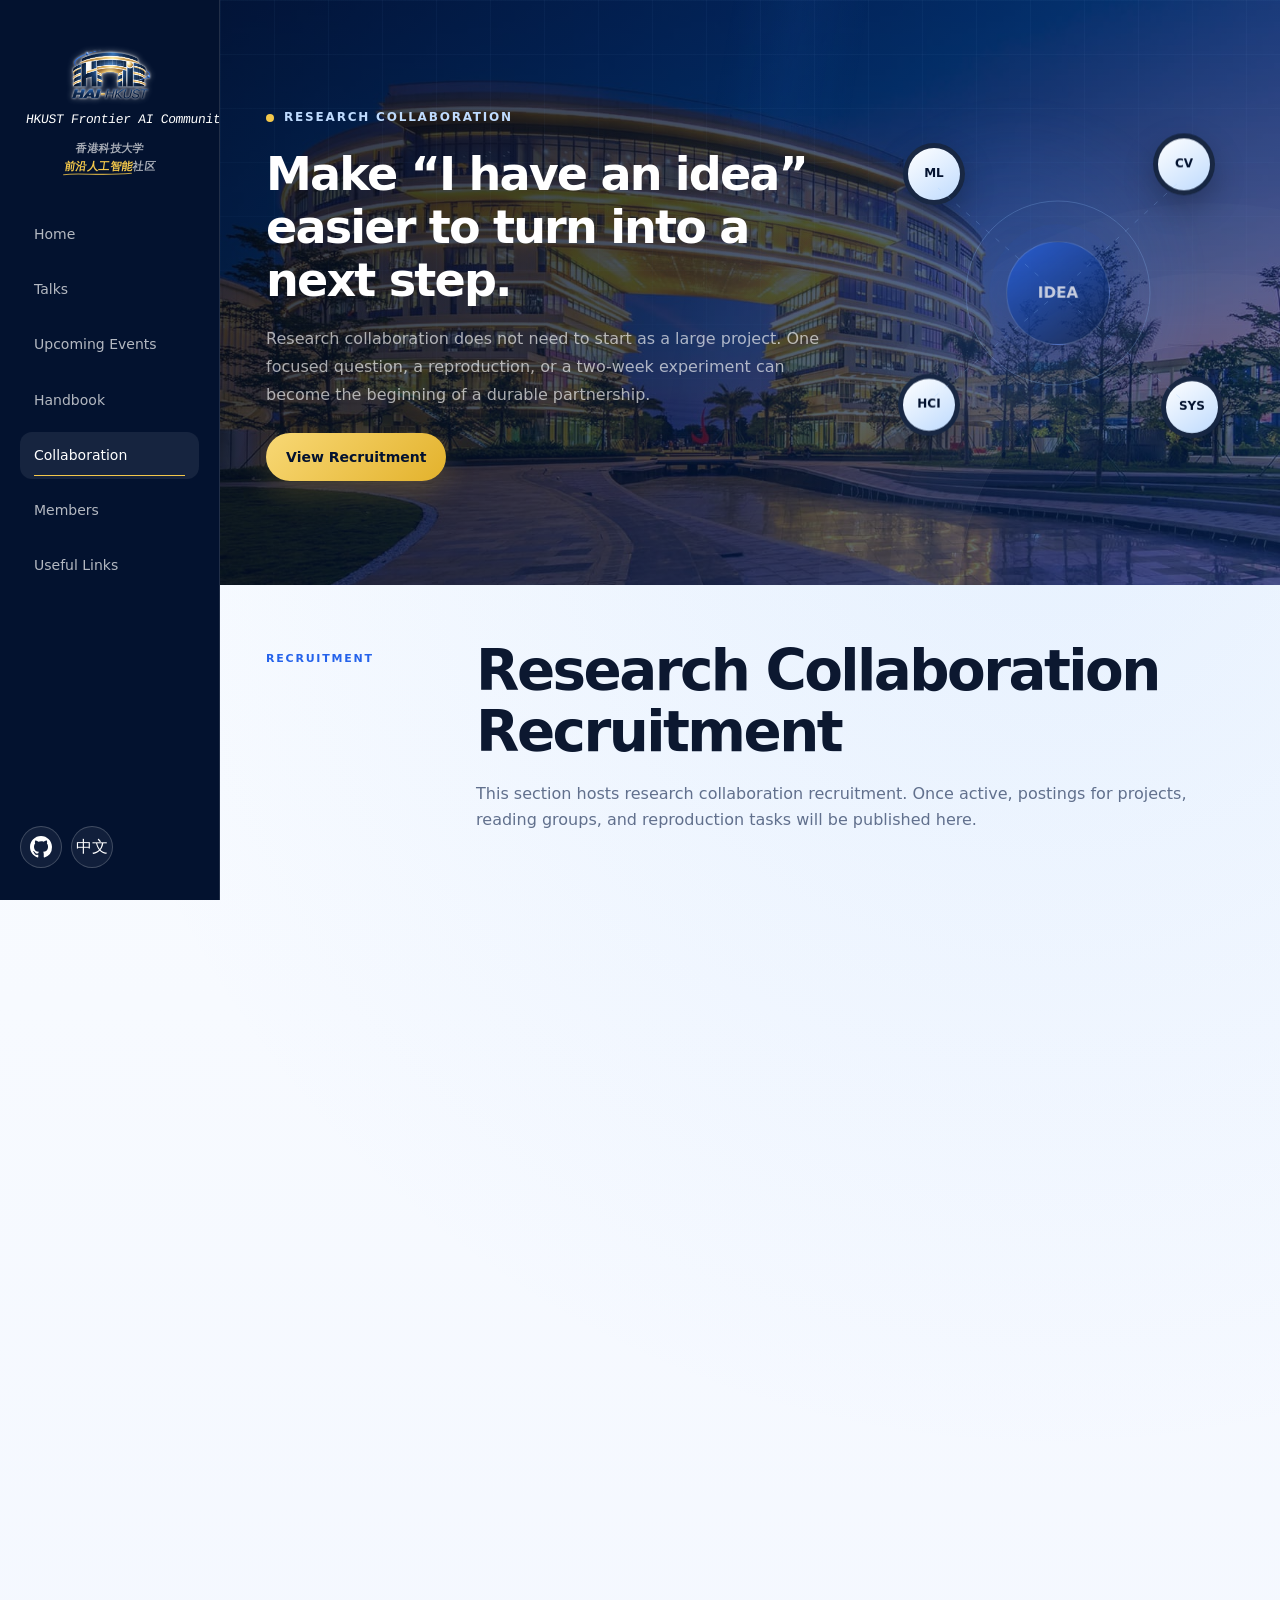
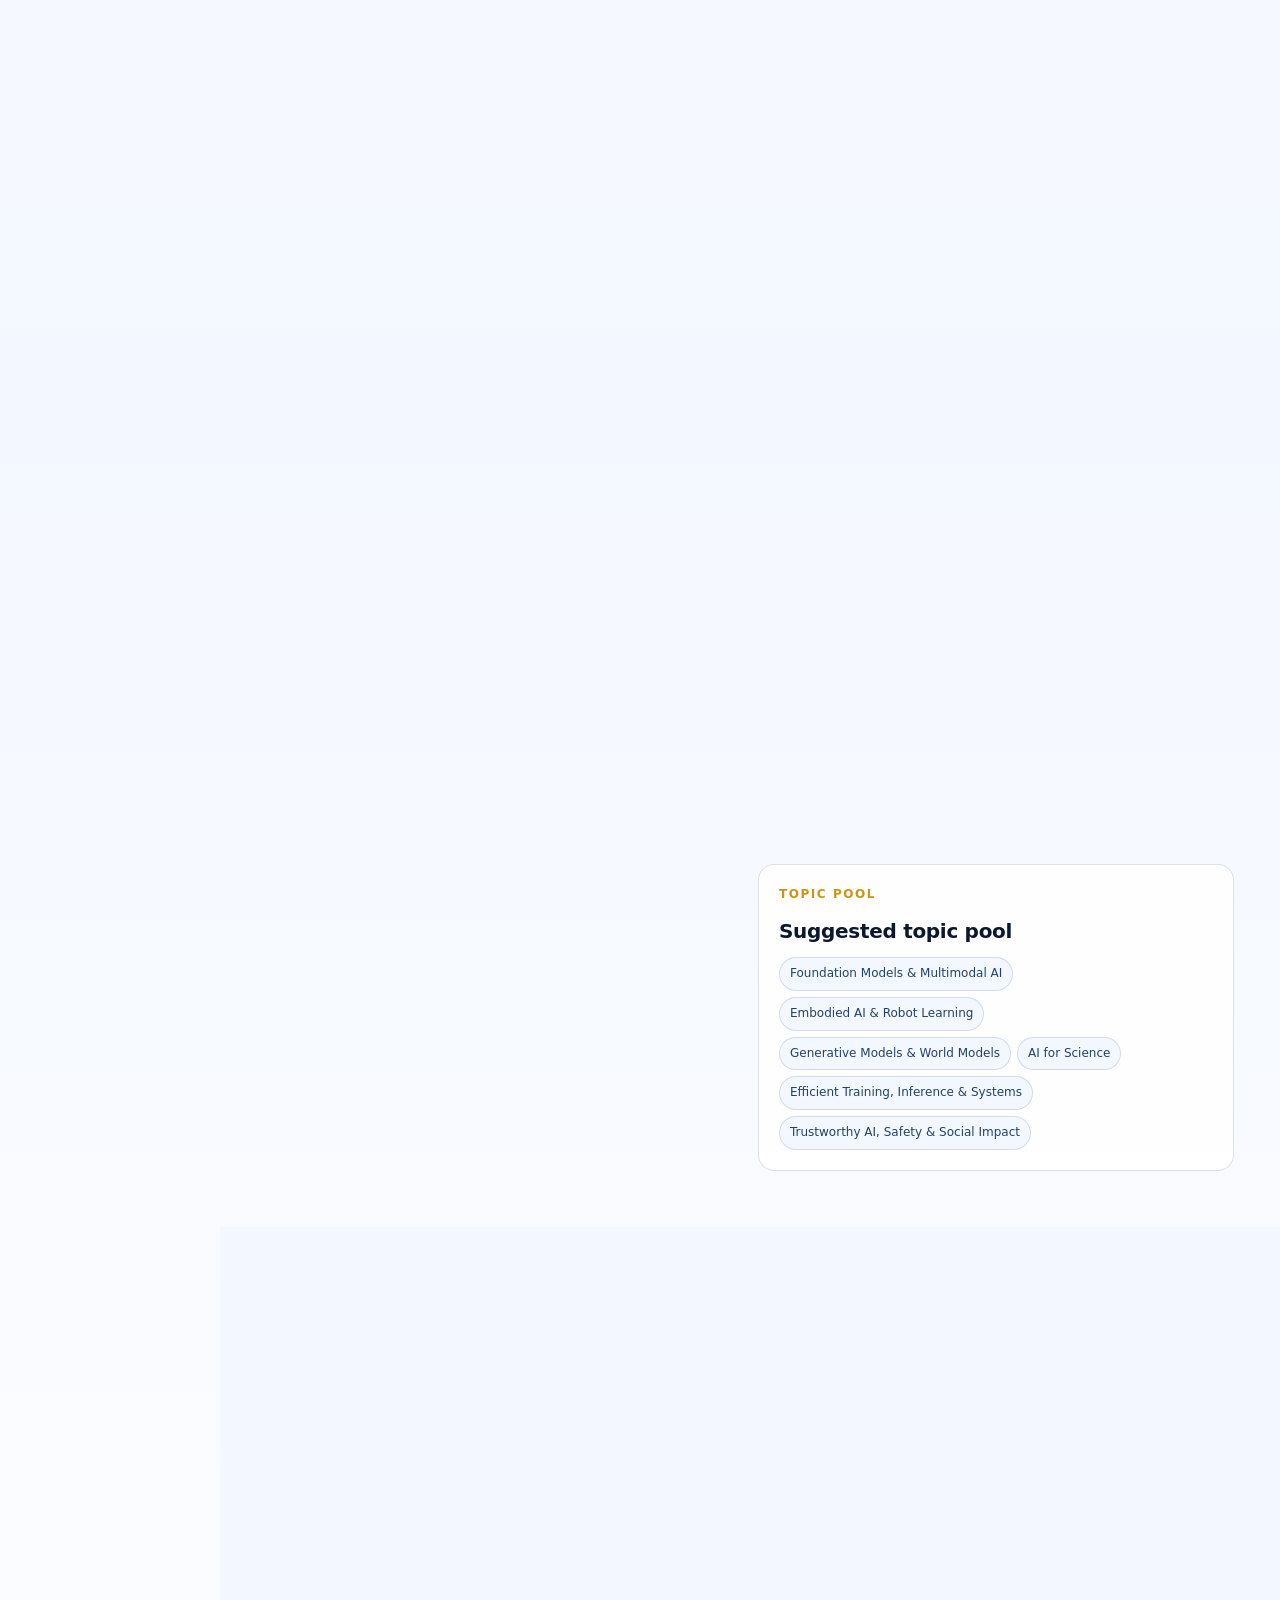
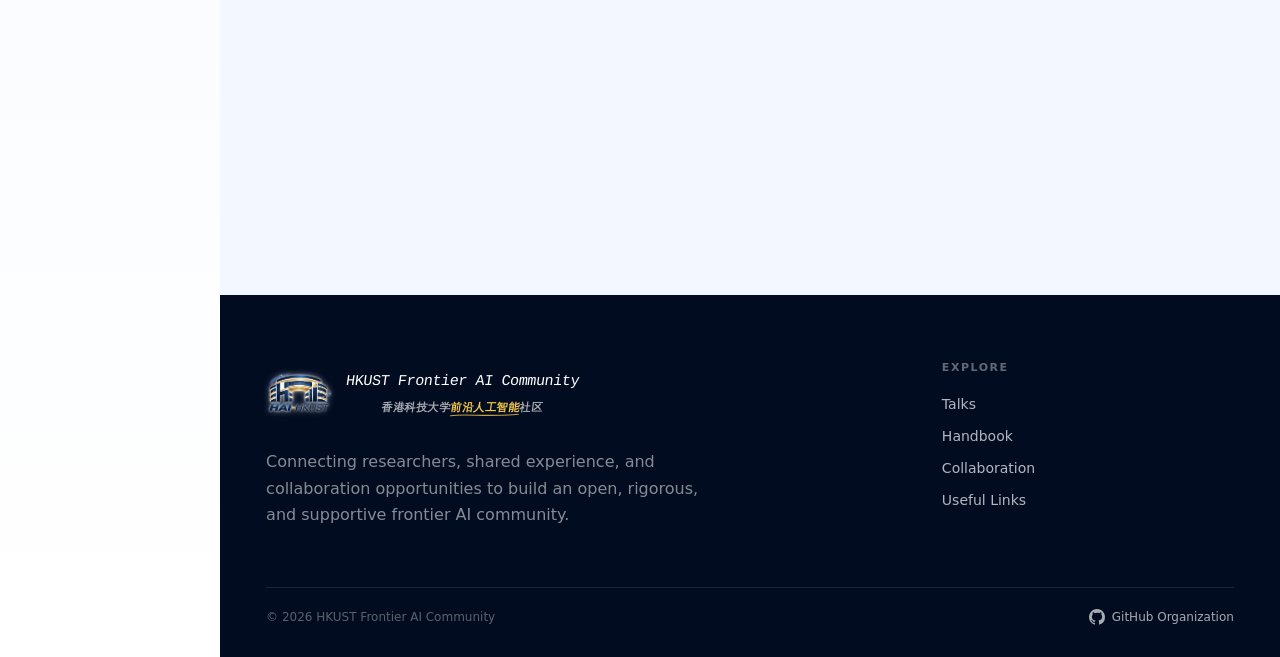
==== commit 49378b70: "Merge remote architecture and integrate community member release" ====
--- a/collaboration.html
+++ b/collaboration.html
@@ -1,6 +1,6 @@
 <!doctype html>
 <html lang="en">
-<head><meta charset="utf-8"><meta name="viewport" content="width=device-width,initial-scale=1"><meta name="theme-color" content="#041536"><meta name="referrer" content="strict-origin-when-cross-origin"><meta http-equiv="Content-Security-Policy" content="default-src 'self'; base-uri 'self'; form-action 'none'; object-src 'none'; script-src 'self'; style-src 'self'; img-src 'self' data:; font-src 'self'; connect-src 'self'; frame-src 'self' https://drive.google.com https://docs.google.com"><title>Research Collaboration | HKUST Frontier AI Community</title><link rel="icon" href="assets/favicon/favicon.ico?v=20261019-logo-v2" sizes="any"><link rel="icon" href="assets/favicon/favicon.svg?v=20261019-logo-v2" type="image/svg+xml"><link rel="icon" href="assets/favicon/favicon-96x96.png?v=20261019-logo-v2" type="image/png" sizes="96x96"><link rel="apple-touch-icon" href="assets/favicon/apple-touch-icon.png?v=20261019-logo-v2"><link rel="manifest" href="assets/favicon/site.webmanifest?v=20261019-logo-v2"><link rel="stylesheet" href="styles.css?v=20261024-footer-height"></head>
+<head><meta charset="utf-8"><meta name="viewport" content="width=device-width,initial-scale=1"><meta name="theme-color" content="#041536"><meta name="referrer" content="strict-origin-when-cross-origin"><meta http-equiv="Content-Security-Policy" content="default-src 'self'; base-uri 'self'; form-action 'none'; object-src 'none'; script-src 'self'; style-src 'self'; img-src 'self' data:; font-src 'self'; connect-src 'self'; frame-src 'self' https://drive.google.com https://docs.google.com"><title>Research Collaboration | HKUST Frontier AI Community</title><link rel="icon" href="assets/favicon/favicon.ico" sizes="any"><link rel="icon" href="assets/favicon/favicon.svg" type="image/svg+xml"><link rel="icon" href="assets/favicon/favicon-96x96.png" type="image/png" sizes="96x96"><link rel="apple-touch-icon" href="assets/favicon/apple-touch-icon.png"><link rel="manifest" href="assets/favicon/site.webmanifest"><link rel="stylesheet" href="assets/css/site.css"></head>
 <body>
 <div class="scroll-progress" aria-hidden="true"><span></span></div><div class="cursor-glow" aria-hidden="true"></div><div data-site-header></div><main>
   <section class="page-hero page-hero-collab"><div class="page-hero-grid"></div><div class="page-orb"></div><div class="page-hero-inner"><div class="page-hero-copy reveal reveal-left"><div class="eyebrow"><span class="eyebrow-pulse"></span><span data-i18n="collabEyebrow"></span></div><h1 data-i18n="collabTitle"></h1><p data-i18n="collabLead"></p><div class="page-hero-actions"><a class="btn btn-primary magnetic" href="#project-board" data-i18n="viewProjectBoard"></a></div></div>
@@ -29,4 +29,4 @@
     <div class="principles stagger-group"><article class="principle reveal"><div class="pillar-number">01</div><h3 data-i18n="ed1Title"></h3><p data-i18n="ed1Desc"></p></article><article class="principle reveal"><div class="pillar-number">02</div><h3 data-i18n="ed2Title"></h3><p data-i18n="ed2Desc"></p></article><article class="principle reveal"><div class="pillar-number">03</div><h3 data-i18n="ed3Title"></h3><p data-i18n="ed3Desc"></p></article></div>
   </div></section>
 
-</main><button class="back-to-top" aria-label="Back to top">↑</button><div data-site-footer></div><script type="module" src="js/site.js?v=20261105-team"></script></body></html>
+</main><button class="back-to-top" aria-label="Back to top">↑</button><div data-site-footer></div><script type="module" src="assets/js/site.js"></script></body></html>
--- a/assets/css/site.css
+++ b/assets/css/site.css
@@ -0,0 +1,810 @@
+:root {
+  --navy-1000:#020817;
+  --navy-950:#03122f;
+  --navy-900:#061a40;
+  --navy-850:#082353;
+  --navy-800:#0a2a63;
+  --blue-750:#1247a1;
+  --blue-700:#1554c0;
+  --blue-600:#2563eb;
+  --blue-500:#3b82f6;
+  --blue-400:#60a5fa;
+  --blue-300:#93c5fd;
+  --blue-200:#bfdbfe;
+  --blue-100:#dbeafe;
+  --blue-050:#f3f7ff;
+  --gold-700:#a97708;
+  --gold-600:#c99513;
+  --gold-500:#e3b22c;
+  --gold-400:#f4c84b;
+  --gold-300:#f8d875;
+  --gold-200:#f9e8aa;
+  --ink:#0c1830;
+  --muted:#61708d;
+  --line:rgba(14,53,115,.14);
+  --line-strong:rgba(14,53,115,.22);
+  --white:#fff;
+  --shadow:0 24px 70px rgba(7,35,88,.12);
+  --shadow-lg:0 40px 100px rgba(4,28,75,.18);
+  --radius-xl:34px;
+  --radius-lg:28px;
+  --radius-md:20px;
+  --radius-sm:12px;
+  --section-space:56px;
+  --section-heading-space:32px;
+  --section-tight-space:32px;
+  --max:1760px;
+  --gutter:clamp(20px,3.6vw,72px);
+  --ease:cubic-bezier(.22,1,.36,1);
+}
+
+*{box-sizing:border-box}
+html{scroll-behavior:smooth}
+body{
+  margin:0;
+  color:var(--ink);
+  background:
+    radial-gradient(circle at 82% 12%,rgba(96,165,250,.12),transparent 28%),
+    linear-gradient(180deg,#fbfdff 0%,var(--blue-050) 52%,#fff 100%);
+  font-family:Inter,ui-sans-serif,system-ui,-apple-system,BlinkMacSystemFont,"Segoe UI","PingFang SC","Hiragino Sans GB","Microsoft YaHei",Arial,sans-serif;
+  line-height:1.65;
+  -webkit-font-smoothing:antialiased;
+  overflow-x:hidden;
+}
+body.menu-open{overflow:hidden}
+body:not(.talk-embed){min-height:100svh;display:flex;flex-direction:column}
+body:not(.talk-embed)>main{flex:1 0 auto}
+body>[data-site-footer]{flex-shrink:0}
+@media(min-width:1051px){
+ body.page-talk:not(.talk-embed)>main{display:flex;align-items:center}
+ body.page-talk:not(.talk-embed) .talk-room{padding-block:40px}
+}
+a{color:inherit;text-decoration:none}
+button{font:inherit}
+img,svg{max-width:100%}
+::selection{background:var(--gold-200);color:var(--navy-950)}
+
+.scroll-progress{position:fixed;inset:0 0 auto;z-index:120;height:3px;pointer-events:none;background:transparent}
+.scroll-progress span{display:block;width:0;height:100%;background:linear-gradient(90deg,var(--gold-400),var(--blue-400));box-shadow:0 0 16px rgba(244,200,75,.55)}
+.cursor-glow{position:fixed;z-index:4;width:420px;height:420px;border-radius:50%;pointer-events:none;transform:translate(-50%,-50%);background:radial-gradient(circle,rgba(59,130,246,.08),rgba(59,130,246,0) 66%);opacity:0;transition:opacity .3s ease;mix-blend-mode:multiply}
+body:hover .cursor-glow{opacity:1}
+
+.container,.hero-inner,.page-hero-inner,.nav-wrap,.talk-room,.cta-band-inner{
+  width:min(var(--max),calc(100% - 2 * var(--gutter)));
+  margin-inline:auto;
+}
+.narrow-container{max-width:900px}
+.section{padding:var(--section-space) 0;position:relative}
+.section-tight{padding:var(--section-tight-space) 0 var(--section-space)}
+
+.site-header{
+  position:fixed;top:0;left:0;right:0;z-index:100;
+  border-bottom:1px solid rgba(255,255,255,.08);
+  background:rgba(3,18,47,.76);
+  backdrop-filter:blur(20px) saturate(150%);
+  transition:background .35s ease,box-shadow .35s ease,transform .35s ease;
+}
+.site-header.scrolled{background:rgba(3,18,47,.94);box-shadow:0 14px 36px rgba(1,11,32,.22)}
+.site-header.header-hidden{transform:translateY(-100%)}
+.nav-wrap{height:76px;display:flex;align-items:center;justify-content:space-between;gap:28px}
+.brand{display:inline-flex;align-items:center;gap:12px;color:#fff;font-weight:760;letter-spacing:-.02em;white-space:nowrap;min-width:0}
+.brand-mark{display:block;width:66px;height:66px;flex-shrink:0;object-fit:contain;filter:drop-shadow(0 0 1px rgba(255,255,255,.95)) drop-shadow(0 0 3px rgba(255,255,255,.45))}
+.brand-name{font-size:14px;line-height:1.12}.brand-name small{display:block;color:rgba(255,255,255,.56);font-size:9px;font-weight:550;letter-spacing:.08em;text-transform:none;line-height:1.25;margin-top:3px}
+.nav-links{display:flex;align-items:center;gap:4px}
+.nav-links a,.resource-shortcuts a{color:rgba(255,255,255,.7);padding:9px 12px;border-radius:999px;font-size:14px;transition:.24s ease;position:relative}
+.nav-links a::after,.resource-shortcuts a::after{content:"";position:absolute;left:50%;right:50%;bottom:3px;height:1px;background:var(--gold-400);transition:.25s var(--ease)}
+.nav-links a:hover,.nav-links a.active,.resource-shortcuts a:hover,.resource-shortcuts a:focus-visible{color:#fff;background:rgba(255,255,255,.075)}
+.nav-links a:hover::after,.nav-links a.active::after,.resource-shortcuts a:hover::after,.resource-shortcuts a:focus-visible::after{left:14px;right:14px}
+.nav-links .nav-github-mobile{display:none;align-items:center;gap:8px}
+.nav-actions{display:flex;align-items:center;gap:9px}
+.nav-github svg{width:22px;height:22px;flex:none}
+.nav-github-mobile svg{width:17px;height:17px;flex:none}
+.nav-github,.lang-toggle,.menu-toggle{color:#fff;border:1px solid rgba(255,255,255,.2);border-radius:999px;background:rgba(255,255,255,.06);padding:8px 12px;cursor:pointer;transition:.22s ease}
+.nav-github:hover,.lang-toggle:hover,.menu-toggle:hover{background:rgba(255,255,255,.13);border-color:rgba(255,255,255,.34)}
+.nav-github,.lang-toggle{display:inline-flex;align-items:center;justify-content:center;width:42px;height:42px;padding:0}
+.menu-toggle{display:none;width:42px;height:42px;padding:0;position:relative}
+.menu-toggle span,.menu-toggle::before,.menu-toggle::after{content:"";position:absolute;left:11px;width:18px;height:1.5px;background:#fff;transition:.25s ease}
+.menu-toggle::before{top:14px}.menu-toggle span{top:20px}.menu-toggle::after{top:26px}
+.menu-toggle.active::before{top:20px;transform:rotate(45deg)}.menu-toggle.active span{opacity:0}.menu-toggle.active::after{top:20px;transform:rotate(-45deg)}
+
+.hero{min-height:100svh;position:relative;overflow:hidden;color:#fff;background:linear-gradient(135deg,var(--navy-1000) 0%,var(--navy-950) 44%,#082d6d 100%)}
+.hero::before{content:"";position:absolute;inset:0;z-index:0;background:linear-gradient(135deg,rgba(2,8,23,.82) 0%,rgba(3,18,47,.72) 44%,rgba(8,45,109,.58) 100%),url("../images/hero-bg.jpg") center/cover no-repeat}
+.network-canvas{position:absolute;inset:0;width:100%;height:100%;opacity:.85}
+.hero-grid,.page-hero-grid{position:absolute;inset:0;background-image:linear-gradient(rgba(147,197,253,.055) 1px,transparent 1px),linear-gradient(90deg,rgba(147,197,253,.055) 1px,transparent 1px);background-size:54px 54px;mask-image:linear-gradient(to bottom,rgba(0,0,0,.8),transparent 92%)}
+.hero-grid::after,.page-hero-grid::after{content:"";position:absolute;inset:0;background:linear-gradient(100deg,transparent 44%,rgba(59,130,246,.08) 50%,transparent 56%);animation:gridSweep 10s linear infinite}
+.hero-orb,.page-orb{position:absolute;border-radius:50%;filter:blur(2px);pointer-events:none}
+.orb-one{width:440px;height:440px;right:-120px;top:8%;background:radial-gradient(circle at 35% 35%,rgba(96,165,250,.34),rgba(37,99,235,.08) 55%,transparent 72%)}
+.orb-two{width:300px;height:300px;left:-100px;bottom:5%;background:radial-gradient(circle,rgba(244,200,75,.13),transparent 68%)}
+.hero-inner{min-height:100svh;padding:138px 0 92px;display:grid;grid-template-columns:1.02fr .98fr;align-items:center;gap:50px;position:relative;z-index:3}
+.eyebrow{display:inline-flex;align-items:center;gap:10px;color:var(--blue-200);font-size:12px;line-height:1.4;letter-spacing:.15em;text-transform:uppercase;font-weight:780}
+.eyebrow-pulse{width:8px;height:8px;border-radius:50%;background:var(--gold-400);box-shadow:0 0 0 0 rgba(244,200,75,.5);animation:eyebrowPulse 2s infinite}
+.hero h1{font-size:clamp(42px,5vw,68px);line-height:1.02;letter-spacing:-.04em;margin:24px 0 28px;max-width:none}
+.hero h1 span{display:inline}
+.hero h1 .accent{color:var(--gold-400);position:relative;white-space:nowrap}
+.hero h1 .accent::after,.brand-accent::after{content:"";position:absolute;left:0;right:0;bottom:-3px;height:8px;background:url("data:image/svg+xml,%3Csvg xmlns='http://www.w3.org/2000/svg' viewBox='0 0 200 10'%3E%3Cpath d='M2 7C45 1 110 11 198 3' fill='none' stroke='%23f4c84b' stroke-width='3' stroke-linecap='round'/%3E%3C/svg%3E") center/100% 100% no-repeat;opacity:.8}
+.text-shimmer{background:linear-gradient(90deg,var(--gold-300),#fff4c6,var(--gold-400),var(--gold-300));background-size:200% auto;color:transparent!important;background-clip:text;-webkit-background-clip:text;animation:textShimmer 5s linear infinite}
+.hero-lead{font-size:18px;line-height:1.8;color:rgba(255,255,255,.67);max-width:46rem;margin:0}
+.hero-actions,.page-hero-actions{display:flex;flex-wrap:wrap;gap:12px;margin-top:34px}
+.btn{display:inline-flex;align-items:center;justify-content:center;gap:12px;min-height:48px;padding:11px 20px;border-radius:999px;font-size:14px;font-weight:760;transition:transform .25s var(--ease),box-shadow .25s ease,background .25s ease,border-color .25s ease;position:relative;overflow:hidden}
+.btn::before{content:"";position:absolute;inset:0;transform:translateX(-110%);background:linear-gradient(90deg,transparent,rgba(255,255,255,.28),transparent);transition:transform .65s ease}
+.btn:hover::before{transform:translateX(110%)}
+.btn:hover{transform:translateY(-2px)}
+.btn-primary{color:var(--navy-950);background:linear-gradient(135deg,var(--gold-300),var(--gold-500));box-shadow:0 12px 32px rgba(227,178,44,.2)}
+.btn-primary:hover{box-shadow:0 17px 40px rgba(227,178,44,.32)}
+.btn-ghost{color:#fff;border:1px solid rgba(255,255,255,.2);background:rgba(255,255,255,.055);backdrop-filter:blur(8px)}
+.btn-ghost:hover{background:rgba(255,255,255,.11);border-color:rgba(255,255,255,.34)}
+.hero-facts{display:flex;gap:34px;margin-top:46px;padding-top:28px;border-top:1px solid rgba(255,255,255,.12);max-width:610px}
+.hero-facts>div{display:grid;gap:2px}
+.hero-facts strong{font-size:26px;line-height:1;color:#fff;font-weight:820}
+.hero-facts span{font-size:12px;color:rgba(255,255,255,.48)}
+
+.orbit-stage{min-height:560px;position:relative;display:grid;place-items:center;transform-style:preserve-3d}
+.orbit-board{width:510px;height:510px;position:relative;display:grid;place-items:center;transform-style:preserve-3d}
+.orbit-halo{position:absolute;border-radius:50%;filter:blur(20px)}
+.halo-one{width:330px;height:330px;background:rgba(37,99,235,.14);animation:breathe 5s ease-in-out infinite}
+.halo-two{width:170px;height:170px;background:rgba(244,200,75,.12);animation:breathe 4s 1s ease-in-out infinite reverse}
+.orbit-ring{position:absolute;border-radius:50%;border:1px solid rgba(147,197,253,.18)}
+.ring-one{width:370px;height:370px;animation:spinSlow 22s linear infinite}
+.ring-one::before,.ring-one::after,.ring-two::before{content:"";position:absolute;border-radius:50%;background:var(--gold-400);box-shadow:0 0 16px rgba(244,200,75,.8)}
+.ring-one::before{width:8px;height:8px;top:30px;left:75px}.ring-one::after{width:5px;height:5px;bottom:28px;right:78px}
+.ring-two{width:245px;height:245px;border-style:dashed;border-color:rgba(96,165,250,.22);animation:spinSlow 16s linear infinite reverse}
+.ring-two::before{width:7px;height:7px;left:-4px;top:50%}
+.orbit-core{width:154px;height:154px;border-radius:50%;display:grid;place-items:center;text-align:center;position:relative;background:radial-gradient(circle at 35% 28%,#1f63d6,var(--navy-900) 68%);border:1px solid rgba(147,197,253,.34);box-shadow:0 0 0 14px rgba(37,99,235,.06),0 32px 70px rgba(0,0,0,.34),inset 0 0 40px rgba(96,165,250,.13);z-index:3}
+.orbit-core span{display:block;font-size:22px;font-weight:820;letter-spacing:-.03em}.orbit-core small{display:block;margin-top:5px;color:rgba(255,255,255,.5);font-size:9px;letter-spacing:.1em;text-transform:uppercase}
+.core-radar{position:absolute;inset:9px;border:1px solid rgba(255,255,255,.1);border-radius:50%;overflow:hidden}
+.core-radar::after{content:"";position:absolute;left:50%;top:50%;width:50%;height:1px;transform-origin:left;background:linear-gradient(90deg,rgba(244,200,75,.8),transparent);animation:radar 4s linear infinite}
+.orbit-node{position:absolute;z-index:4;width:176px;padding:14px 16px;border:1px solid rgba(255,255,255,.14);border-radius:16px;background:rgba(7,30,72,.76);box-shadow:0 16px 40px rgba(0,0,0,.2);backdrop-filter:blur(14px);animation:floatNode 5s ease-in-out infinite}
+.orbit-node strong{display:flex;align-items:center;gap:8px;color:#fff;font-size:14px}.orbit-node>span{display:block;margin-top:4px;color:rgba(255,255,255,.43);font-size:10px;letter-spacing:.05em}.node-dot{width:7px;height:7px;border-radius:50%;background:var(--gold-400);box-shadow:0 0 12px var(--gold-400)}
+.node-a{top:52px;right:0}.node-b{left:-8px;bottom:90px;animation-delay:-1.4s}.node-c{right:5px;bottom:42px;animation-delay:-2.7s}
+.data-spark{position:absolute;width:4px;height:4px;border-radius:50%;background:var(--blue-300);box-shadow:0 0 12px var(--blue-300)}
+.spark-a{top:24%;left:20%;animation:spark 2.8s infinite}.spark-b{top:65%;right:18%;animation:spark 3.5s .7s infinite}.spark-c{top:15%;right:40%;animation:spark 2.3s 1.2s infinite}
+.floating-note{position:absolute;z-index:6;display:flex;align-items:center;gap:8px;padding:9px 12px;border-radius:999px;color:rgba(255,255,255,.75);font-size:11px;background:rgba(255,255,255,.07);border:1px solid rgba(255,255,255,.12);backdrop-filter:blur(10px);animation:floatNode 4.8s ease-in-out infinite}
+.note-icon{color:var(--gold-400)}.note-a{left:12px;top:80px}.note-b{right:10px;bottom:60px;animation-delay:-2s}
+.scroll-cue{position:absolute;z-index:5;left:50%;bottom:24px;transform:translateX(-50%);display:grid;justify-items:center;gap:7px;color:rgba(255,255,255,.38);font-size:9px;letter-spacing:.14em;text-transform:uppercase}
+.scroll-cue span{width:22px;height:36px;border:1px solid rgba(255,255,255,.25);border-radius:999px;position:relative}.scroll-cue span::after{content:"";position:absolute;width:3px;height:7px;top:7px;left:50%;transform:translateX(-50%);border-radius:2px;background:var(--gold-400);animation:scrollDot 1.8s infinite}
+
+.topic-marquee{overflow:hidden;color:#fff;background:linear-gradient(90deg,var(--blue-700),#0c3d92,var(--blue-700));border-top:1px solid rgba(255,255,255,.12);border-bottom:1px solid rgba(255,255,255,.12)}
+.marquee-track{display:flex;width:max-content;align-items:center;gap:22px;padding:15px 0;animation:marquee 30s linear infinite}
+.marquee-track span{font-size:12px;letter-spacing:.13em;text-transform:uppercase;color:rgba(255,255,255,.72)}.marquee-track i{color:var(--gold-400);font-style:normal;font-size:10px}
+
+.section-heading{display:grid;grid-template-columns:170px 1fr;gap:40px;align-items:start;margin-bottom:var(--section-heading-space)}
+.kicker{color:var(--blue-600);font-size:11px;font-weight:820;letter-spacing:.16em;text-transform:uppercase;padding-top:9px}.kicker.light{color:var(--gold-300)}
+.section-heading h2{margin:0;font-size:clamp(36px,4.4vw,60px);line-height:1.08;letter-spacing:-.045em;max-width:none}.section-heading p{max-width:720px;margin:18px 0 0;color:var(--muted);font-size:16px}
+
+.pillars{display:grid;grid-template-columns:repeat(3,1fr);gap:18px}
+.pillar-card{min-height:460px;padding:30px;border:1px solid var(--line);border-radius:var(--radius-lg);background:rgba(255,255,255,.78);box-shadow:0 14px 48px rgba(8,49,116,.06);position:relative;overflow:hidden;transition:transform .35s var(--ease),box-shadow .35s ease,border-color .35s ease;transform-style:preserve-3d}
+.pillar-card::after{content:"";position:absolute;width:210px;height:210px;right:-105px;top:-105px;border-radius:50%;background:rgba(37,99,235,.06);transition:.4s ease}
+.pillar-card:hover{box-shadow:0 28px 70px rgba(8,49,116,.14);border-color:rgba(37,99,235,.27)}
+.pillar-card:hover::after{transform:scale(1.25)}
+.card-glow{position:absolute;width:180px;height:180px;border-radius:50%;filter:blur(50px);background:rgba(59,130,246,.12);opacity:0;left:var(--mx,50%);top:var(--my,50%);transform:translate(-50%,-50%);transition:opacity .3s ease;pointer-events:none}.pillar-card:hover .card-glow{opacity:1}
+.pillar-number{color:var(--gold-600);font-weight:800;font-size:14px;letter-spacing:.12em}
+.pillar-icon{margin:48px 0 30px;width:74px;height:74px;display:grid;place-items:center;border-radius:21px;color:#fff;background:linear-gradient(145deg,var(--blue-700),var(--navy-900));box-shadow:0 18px 32px rgba(21,84,192,.2);transition:transform .35s var(--ease)}
+.pillar-card:hover .pillar-icon{transform:translateY(-5px) rotate(-3deg)}.pillar-icon.gold-icon{background:linear-gradient(145deg,var(--gold-400),var(--gold-700));box-shadow:0 18px 32px rgba(201,149,19,.2)}
+.pillar-icon svg{width:32px;height:32px}.pillar-card h3{margin:0;font-size:25px;letter-spacing:-.025em}.pillar-card p{color:var(--muted);margin:12px 0 24px}.text-link{display:inline-flex;align-items:center;gap:8px;color:var(--blue-700);font-weight:760;font-size:14px}
+
+.stat-section{padding-top:0}
+.stat-panel{display:grid;grid-template-columns:1.1fr 1.4fr;gap:50px;padding:48px;border-radius:var(--radius-xl);color:#fff;background:linear-gradient(125deg,var(--navy-950),#0b347a);box-shadow:var(--shadow-lg);position:relative;overflow:hidden}
+.stat-panel::before{content:"";position:absolute;right:-120px;top:-170px;width:420px;height:420px;border:1px solid rgba(255,255,255,.08);border-radius:50%;box-shadow:0 0 0 55px rgba(255,255,255,.025),0 0 0 110px rgba(255,255,255,.018)}
+.stat-intro{position:relative;z-index:2}.stat-intro .kicker{color:var(--gold-400)}.stat-intro h2{margin:14px 0;font-size:36px;line-height:1.1;letter-spacing:-.04em}.stat-intro p{margin:0;color:rgba(255,255,255,.58)}
+.stat-grid{display:grid;grid-template-columns:repeat(2,1fr);position:relative;z-index:2}.stat-item{padding:18px 24px;border-left:1px solid rgba(255,255,255,.11);display:grid;gap:8px}.stat-item:nth-child(n+3){border-top:1px solid rgba(255,255,255,.11)}.stat-item strong{font-size:52px;line-height:1;color:var(--gold-300);letter-spacing:-.06em}.stat-item span{font-size:13px;color:rgba(255,255,255,.55)}
+
+.dark-section{color:#fff;background:var(--navy-1000);position:relative;overflow:hidden}.dark-section::before{content:"";position:absolute;inset:0;background:radial-gradient(circle at 10% 80%,rgba(37,99,235,.25),transparent 30%),radial-gradient(circle at 90% 10%,rgba(244,200,75,.07),transparent 24%)}.dark-section .container{position:relative;z-index:2}.dark-section .section-heading p{color:rgba(255,255,255,.58)}.dark-section .kicker{color:var(--gold-400)}
+.constellation{position:absolute;inset:0;opacity:.8}.constellation i{position:absolute;width:4px;height:4px;border-radius:50%;background:var(--blue-300);box-shadow:0 0 16px var(--blue-300)}.constellation i:nth-child(1){left:8%;top:18%;animation:spark 3s infinite}.constellation i:nth-child(2){left:24%;top:75%;animation:spark 4s 1s infinite}.constellation i:nth-child(3){right:14%;top:22%;animation:spark 2.6s .6s infinite}.constellation i:nth-child(4){right:26%;bottom:15%;animation:spark 3.4s 1.6s infinite}.constellation i:nth-child(5){left:48%;top:8%;animation:spark 4.2s 2s infinite}
+.program-grid{display:grid;grid-template-columns:repeat(12,1fr);gap:18px}.program-card{border:1px solid rgba(255,255,255,.13);background:rgba(255,255,255,.045);border-radius:24px;padding:30px;min-height:280px;position:relative;overflow:hidden;transition:.35s var(--ease)}.program-card::before{content:"";position:absolute;inset:-1px;background:linear-gradient(120deg,transparent 25%,rgba(96,165,250,.15),transparent 70%);transform:translateX(-100%);transition:.7s ease}.program-card:hover{transform:translateY(-7px);border-color:rgba(96,165,250,.28);background:rgba(255,255,255,.065)}.program-card:hover::before{transform:translateX(100%)}.program-card:nth-child(1),.program-card:nth-child(4){grid-column:span 7}.program-card:nth-child(2),.program-card:nth-child(3){grid-column:span 5}.program-meta{color:var(--gold-400);font-size:12px;letter-spacing:.13em;text-transform:uppercase;font-weight:800}.program-card h3{font-size:27px;margin:22px 0 10px;letter-spacing:-.025em;max-width:520px}.program-card p{color:rgba(255,255,255,.6);max-width:620px}.program-arrow{position:absolute;right:26px;top:24px;color:rgba(255,255,255,.25);font-size:22px;transition:.3s ease}.program-card:hover .program-arrow{color:var(--gold-400);transform:translate(3px,-3px)}
+.tag-list{display:flex;flex-wrap:wrap;gap:8px;margin-top:24px}.tag{border:1px solid rgba(255,255,255,.15);background:rgba(255,255,255,.05);color:rgba(255,255,255,.75);border-radius:999px;padding:6px 10px;font-size:12px}.light-tags .tag{color:#244268;border-color:var(--line);background:var(--blue-050)}
+
+.roadmap-section{background:linear-gradient(180deg,#fff,var(--blue-050))}.roadmap{display:grid;grid-template-columns:repeat(4,1fr);gap:24px;position:relative;padding-top:36px}.roadmap-line{position:absolute;top:48px;left:7%;right:7%;height:1px;background:linear-gradient(90deg,var(--blue-300),var(--gold-400),var(--blue-300))}.roadmap-line span{display:block;height:100%;width:0;background:#fff;box-shadow:0 0 20px #fff;transition:width 1.5s ease}.roadmap.visible .roadmap-line span{width:100%}.roadmap-step{position:relative;padding:34px 24px 24px;border:1px solid var(--line);border-radius:20px;background:rgba(255,255,255,.8);text-align:center}.roadmap-step b{position:absolute;top:-34px;left:50%;transform:translateX(-50%);font-size:12px;color:var(--blue-600);letter-spacing:.12em}.roadmap-dot{position:absolute;width:13px;height:13px;border-radius:50%;left:50%;top:-1px;transform:translate(-50%,-50%);background:var(--gold-400);box-shadow:0 0 0 6px #fff,0 0 18px rgba(227,178,44,.5)}.roadmap-step h3{font-size:20px;margin:8px 0}.roadmap-step p{font-size:14px;color:var(--muted);margin:0}
+
+.audience-section{background:#fff}.audience-grid{display:grid;grid-template-columns:repeat(3,1fr);gap:18px}.audience-card{padding:30px;border-radius:24px;border:1px solid var(--line);background:linear-gradient(145deg,#fff,#f7faff);transition:.35s var(--ease);position:relative;overflow:hidden}.audience-card::after{content:"";position:absolute;width:120px;height:120px;border-radius:50%;right:-70px;bottom:-70px;background:rgba(59,130,246,.08);transition:.35s ease}.audience-card:hover{transform:translateY(-6px);box-shadow:0 24px 60px rgba(8,49,116,.11)}.audience-card:hover::after{transform:scale(1.5)}.audience-card>span{color:var(--gold-600);font-size:12px;font-weight:820;letter-spacing:.14em}.audience-card h3{font-size:24px;margin:28px 0 10px}.audience-card p{color:var(--muted);margin:0 0 24px}.audience-card a{color:var(--blue-700);font-size:13px;font-weight:760}.audience-card a{display:inline-flex;align-items:center;gap:6px}
+
+.faq-section{background:var(--blue-050)}.accordion{border-top:1px solid var(--line)}.accordion-item{border-bottom:1px solid var(--line)}.accordion-item button{width:100%;display:flex;align-items:center;justify-content:space-between;gap:20px;padding:24px 0;border:0;background:transparent;color:var(--ink);font-weight:720;font-size:18px;text-align:left;cursor:pointer}.accordion-item button i{flex:0 0 auto;width:26px;height:26px;border:1px solid var(--line-strong);border-radius:50%;position:relative}.accordion-item button i::before,.accordion-item button i::after{content:"";position:absolute;left:7px;right:7px;top:50%;height:1px;background:var(--blue-700);transition:.25s ease}.accordion-item button i::after{transform:rotate(90deg)}.accordion-item.open button i::after{transform:rotate(0)}.accordion-panel{max-height:0;overflow:hidden;transition:max-height .45s var(--ease)}.accordion-panel p{margin:0 0 24px;color:var(--muted);max-width:760px}
+
+.notice-card{padding:36px;border:1px solid var(--line);border-radius:var(--radius-lg);background:linear-gradient(135deg,#fff,#f2f7ff);display:grid;grid-template-columns:1fr auto;align-items:center;gap:30px;box-shadow:0 18px 54px rgba(8,49,116,.07);margin-top:42px}.notice-card h3{margin:0 0 8px;font-size:28px;letter-spacing:-.03em}.notice-card p{margin:0;color:var(--muted)}
+.cta-band{padding:82px 0;position:relative;overflow:hidden;background:linear-gradient(115deg,rgba(21,84,192,.86),rgba(6,26,64,.9)),url("../images/cta-bg.jpg") center/cover no-repeat;color:#fff}.cta-band::before{content:"";position:absolute;width:600px;height:600px;right:-240px;top:-260px;border:1px solid rgba(255,255,255,.08);border-radius:50%;box-shadow:0 0 0 70px rgba(255,255,255,.025),0 0 0 140px rgba(255,255,255,.018)}.cta-noise{position:absolute;inset:0;opacity:.16;background-image:url("data:image/svg+xml,%3Csvg viewBox='0 0 180 180' xmlns='http://www.w3.org/2000/svg'%3E%3Cfilter id='n'%3E%3CfeTurbulence type='fractalNoise' baseFrequency='.85' numOctaves='4' stitchTiles='stitch'/%3E%3C/filter%3E%3Crect width='100%25' height='100%25' filter='url(%23n)' opacity='.35'/%3E%3C/svg%3E")}.cta-band-inner{position:relative;z-index:2;display:grid;grid-template-columns:1.3fr .7fr;align-items:center;gap:40px}.cta-band h2{margin:10px 0 0;font-size:clamp(38px,4.3vw,60px);line-height:1.05;letter-spacing:-.045em}.cta-band p{color:rgba(255,255,255,.65);max-width:650px}.cta-actions{display:flex;justify-content:flex-end;gap:12px;flex-wrap:wrap}
+
+.site-footer{padding:64px 0 30px;background:#020c21;color:#fff}.footer-grid{display:grid;grid-template-columns:1.5fr .7fr;gap:50px}.footer-brand p{max-width:450px;color:rgba(255,255,255,.52)}.footer-title{color:rgba(255,255,255,.38);font-size:11px;letter-spacing:.14em;text-transform:uppercase;font-weight:800;margin-bottom:16px}.footer-links{display:grid;gap:9px}.footer-links a{color:rgba(255,255,255,.7);font-size:14px}.footer-links a:hover{color:var(--gold-400)}.footer-bottom{display:flex;justify-content:space-between;gap:20px;margin-top:42px;padding-top:20px;border-top:1px solid rgba(255,255,255,.1);color:rgba(255,255,255,.35);font-size:12px}
+.back-to-top{position:fixed;right:24px;bottom:52px;z-index:70;width:44px;height:44px;border:1px solid rgba(255,255,255,.15);border-radius:50%;color:#fff;background:rgba(3,18,47,.86);backdrop-filter:blur(12px);cursor:pointer;opacity:0;pointer-events:none;transform:translateY(12px);transition:.3s ease}.back-to-top.visible{opacity:1;pointer-events:auto;transform:none}.back-to-top:hover{background:var(--blue-700);transform:translateY(-3px)}
+
+/* Inner page hero */
+.page-hero{min-height:720px;padding-top:76px;position:relative;overflow:hidden;color:#fff;background:linear-gradient(130deg,var(--navy-1000),var(--navy-950) 55%,#0b397f)}
+.page-hero::before{content:"";position:absolute;inset:0;z-index:0;background:linear-gradient(135deg,rgba(2,8,23,.82) 0%,rgba(3,18,47,.72) 44%,rgba(8,45,109,.58) 100%),url("../images/hero-bg.jpg") center/cover no-repeat}
+.page-hero::after{content:"";position:absolute;width:500px;height:500px;right:-180px;bottom:-260px;border:1px solid rgba(255,255,255,.06);border-radius:50%;box-shadow:0 0 0 70px rgba(255,255,255,.02),0 0 0 140px rgba(255,255,255,.015)}
+.page-orb{width:400px;height:400px;right:6%;top:15%;background:radial-gradient(circle,rgba(59,130,246,.2),transparent 68%)}
+.page-hero-inner{min-height:644px;display:grid;grid-template-columns:minmax(0,1.25fr) minmax(280px,.9fr);align-items:center;gap:clamp(28px,4vw,80px);position:relative;z-index:3}.page-hero h1{font-size:clamp(42px,4.6vw,68px);line-height:1.02;letter-spacing:-.04em;margin:22px 0 26px;max-width:none}.page-hero p{font-size:18px;line-height:1.8;color:rgba(255,255,255,.64);max-width:46rem}.page-visual{width:100%;min-height:420px;display:grid;justify-items:end;align-items:center;position:relative}
+
+.talk-stage{width:420px;height:350px;position:relative;perspective:900px}.talk-screen{position:absolute;left:40px;right:40px;top:25px;height:225px;border:1px solid rgba(147,197,253,.28);border-radius:22px;background:linear-gradient(145deg,rgba(37,99,235,.25),rgba(255,255,255,.04));box-shadow:0 35px 80px rgba(0,0,0,.3),inset 0 0 50px rgba(96,165,250,.05);transform:rotateY(-5deg) rotateX(3deg);overflow:hidden}.talk-screen::before{content:"";position:absolute;inset:0;background:linear-gradient(110deg,transparent 35%,rgba(255,255,255,.1),transparent 60%);animation:gridSweep 6s infinite}.talk-screen>span{position:absolute;left:24px;top:20px;font-size:11px;letter-spacing:.15em;color:var(--gold-300)}.signal-bars{position:absolute;left:28px;right:28px;bottom:35px;height:110px;display:flex;align-items:end;gap:12px}.signal-bars i{flex:1;border-radius:8px 8px 2px 2px;background:linear-gradient(var(--blue-300),var(--blue-600));animation:barPulse 2.2s ease-in-out infinite}.signal-bars i:nth-child(1){height:35%;animation-delay:-.8s}.signal-bars i:nth-child(2){height:68%;animation-delay:-1.3s}.signal-bars i:nth-child(3){height:48%;animation-delay:-.3s}.signal-bars i:nth-child(4){height:88%;animation-delay:-1.8s}.signal-bars i:nth-child(5){height:58%;animation-delay:-1s}.audience-dots{position:absolute;left:20px;right:20px;bottom:10px;height:80px;background:radial-gradient(circle at 8px 8px,rgba(255,255,255,.3) 0 5px,transparent 5.5px) 0 0/38px 34px;mask-image:linear-gradient(to bottom,#000,transparent)}.live-badge{position:absolute;right:2px;top:5px;padding:8px 12px;border-radius:999px;background:rgba(3,18,47,.8);border:1px solid rgba(255,255,255,.15);font-size:10px;letter-spacing:.11em;color:rgba(255,255,255,.65)}.live-badge i{display:inline-block;width:6px;height:6px;margin-right:6px;border-radius:50%;background:var(--gold-400);box-shadow:0 0 10px var(--gold-400);animation:eyebrowPulse 2s infinite}
+
+.book-visual{width:390px;height:370px;position:relative;perspective:900px}.book-back,.book-page{position:absolute;width:260px;height:330px;left:65px;top:20px;border-radius:8px 22px 22px 8px;transform:rotateY(-12deg) rotateZ(-2deg);transform-origin:left center}.book-back{background:#0a2a63;transform:translate(18px,12px) rotateY(-12deg) rotateZ(3deg);box-shadow:0 28px 70px rgba(0,0,0,.35)}.book-page{padding:48px 34px;color:var(--navy-950);background:linear-gradient(145deg,#fffdf5,#f5f9ff);border:1px solid rgba(255,255,255,.4);box-shadow:inset 9px 0 20px rgba(10,42,99,.08)}.book-page span{font-size:10px;letter-spacing:.16em;color:var(--blue-600)}.book-page strong{display:block;font-size:34px;line-height:1;margin:22px 0;letter-spacing:-.05em}.book-page i{display:block;width:62px;height:4px;border-radius:2px;background:var(--gold-400)}.book-page small{position:absolute;left:34px;bottom:34px;font-size:8px;letter-spacing:.13em;color:#65738b}.book-tab{position:absolute;left:302px;width:48px;height:38px;display:grid;place-items:center;border-radius:0 8px 8px 0;color:var(--navy-950);font-size:11px;font-weight:800;background:var(--gold-400)}.tab-a{top:80px}.tab-b{top:130px;background:var(--blue-300)}.tab-c{top:180px;background:#fff}
+
+.collab-visual{width:400px;height:400px;position:relative}.collab-visual svg{position:absolute;inset:0;width:100%;height:100%;fill:none;stroke:rgba(147,197,253,.24);stroke-width:1}.collab-visual svg path{stroke-dasharray:5 8;animation:dash 12s linear infinite}.collab-core,.collab-person{position:absolute;display:grid;place-items:center;border-radius:50%;font-weight:800}.collab-core{left:145px;top:145px;width:110px;height:110px;color:#fff;background:linear-gradient(145deg,var(--blue-600),var(--navy-900));border:1px solid rgba(255,255,255,.25);box-shadow:0 0 0 18px rgba(37,99,235,.07),0 25px 60px rgba(0,0,0,.3);animation:breathe 4s infinite}.collab-person{width:62px;height:62px;color:var(--navy-950);font-size:12px;background:linear-gradient(145deg,#fff,var(--blue-200));border:5px solid rgba(3,18,47,.9);box-shadow:0 12px 30px rgba(0,0,0,.25);animation:floatNode 4.5s ease-in-out infinite}.cp1{left:45px;top:50px}.cp2{right:43px;top:45px;animation-delay:-1s}.cp3{right:35px;bottom:45px;animation-delay:-2s}.cp4{left:40px;bottom:50px;animation-delay:-3s}
+
+.team-visual{width:400px;height:400px;position:relative;display:grid;place-items:center}.team-avatar-main,.team-avatar{position:absolute;display:grid;place-items:center;border-radius:50%;border:1px solid rgba(255,255,255,.2);box-shadow:0 16px 40px rgba(0,0,0,.26)}.team-avatar-main{width:120px;height:120px;color:#fff;font-size:30px;font-weight:850;background:linear-gradient(145deg,var(--blue-600),var(--navy-900));z-index:3}.team-avatar{width:65px;height:65px;color:var(--navy-950);font-size:26px;background:linear-gradient(145deg,#fff,var(--blue-200));z-index:2;animation:floatNode 4.5s infinite}.ta1{left:55px;top:62px}.ta2{right:52px;top:70px;animation-delay:-1s}.ta3{left:60px;bottom:55px;animation-delay:-2s}.ta4{right:55px;bottom:50px;animation-delay:-3s}.team-ring{position:absolute;border:1px solid rgba(147,197,253,.2);border-radius:50%}.tr1{width:270px;height:270px;animation:spinSlow 22s linear infinite}.tr2{width:350px;height:350px;border-style:dashed;animation:spinSlow 30s linear infinite reverse}
+
+.feature-grid{display:grid;grid-template-columns:1fr 1fr;gap:18px}.feature-card{padding:30px;border:1px solid var(--line);border-radius:24px;background:rgba(255,255,255,.82);position:relative;overflow:hidden;transition:.35s var(--ease)}.feature-card:hover{transform:translateY(-6px);box-shadow:0 24px 65px rgba(8,49,116,.11);border-color:rgba(37,99,235,.24)}.feature-card .mini{color:var(--gold-600);font-size:12px;font-weight:820;letter-spacing:.13em;text-transform:uppercase}.feature-symbol{position:absolute;right:27px;top:24px;font-size:28px;color:rgba(37,99,235,.24);transition:.35s ease}.feature-card:hover .feature-symbol{color:var(--blue-600);transform:rotate(-8deg) scale(1.08)}.feature-card h3{font-size:25px;margin:22px 0 10px}.feature-card p{color:var(--muted)}.feature-card ul{margin:18px 0 0;padding:0;list-style:none}.feature-card li{padding:8px 0 8px 21px;position:relative;color:#3f4f6c}.feature-card li::before{content:"";position:absolute;left:0;top:18px;width:7px;height:7px;border-radius:50%;background:var(--blue-500);box-shadow:0 0 0 4px var(--blue-100)}.wide-card{grid-column:1/-1}.include-grid{display:grid;grid-template-columns:repeat(4,1fr);gap:16px;margin-top:24px}.include-grid div{padding:20px;border-radius:16px;background:var(--blue-050);border:1px solid var(--line)}.include-grid span{color:var(--gold-600);font-size:11px;font-weight:800}.include-grid p{margin:10px 0 0;font-size:14px}
+.micro-meta{display:flex;align-items:center;justify-content:space-between;gap:16px;margin-top:24px;padding-top:16px;border-top:1px solid var(--line);font-size:12px}.micro-meta span{color:var(--muted)}.micro-meta b{color:var(--blue-700);text-align:right}
+
+.process-track{display:grid;grid-template-columns:repeat(4,1fr);gap:28px;position:relative;padding-top:34px}.process-line{position:absolute;left:8%;right:8%;top:46px;height:1px;background:linear-gradient(90deg,rgba(147,197,253,.15),var(--gold-400),rgba(147,197,253,.15))}.process-track article{position:relative;padding-top:38px}.process-track article>b{position:absolute;top:-34px;left:0;color:var(--gold-400);font-size:11px;letter-spacing:.12em}.process-track article>span{position:absolute;top:7px;left:0;width:13px;height:13px;border-radius:50%;background:var(--gold-400);box-shadow:0 0 0 6px var(--navy-1000),0 0 20px rgba(244,200,75,.5)}.process-track h3{font-size:20px;margin:0 0 10px}.process-track p{color:rgba(255,255,255,.56);font-size:14px;margin:0}.dark-notice{margin-top:54px;padding:30px;border:1px solid rgba(255,255,255,.12);border-radius:24px;background:rgba(255,255,255,.05);display:grid;grid-template-columns:1fr auto;gap:30px;align-items:center}.dark-notice h3{margin:0 0 8px;font-size:25px}.dark-notice p{margin:0;color:rgba(255,255,255,.56)}
+
+.editorial-section{background:var(--blue-050)}.principles{display:grid;grid-template-columns:repeat(3,1fr);gap:18px}.principle{padding:28px;border-top:3px solid var(--blue-600);background:#fff;box-shadow:0 12px 40px rgba(8,49,116,.06);transition:.35s var(--ease)}.principle:nth-child(2){border-top-color:var(--gold-400)}.principle:hover{transform:translateY(-5px);box-shadow:0 22px 55px rgba(8,49,116,.11)}.principle h3{margin:14px 0 8px}.principle p{margin:0;color:var(--muted)}
+
+.event-grid{display:grid;gap:18px}.event-card{display:grid;grid-template-columns:130px 1fr auto;align-items:center;gap:28px;padding:28px;border:1px solid var(--line);border-radius:24px;background:#fff;transition:.35s var(--ease)}.event-card:hover{transform:translateX(7px);box-shadow:0 22px 60px rgba(8,49,116,.1)}.event-card.featured{background:linear-gradient(135deg,#fff,#f0f6ff);border-color:rgba(37,99,235,.22)}.event-date{display:grid;justify-items:center;padding:12px;border-right:1px solid var(--line)}.event-date strong{font-size:44px;line-height:1;color:var(--blue-700)}.event-date span{margin-top:8px;color:var(--gold-700);font-size:11px;letter-spacing:.1em;text-transform:uppercase}.event-type{color:var(--blue-600);font-size:11px;font-weight:820;letter-spacing:.13em;text-transform:uppercase}.event-body h3{font-size:24px;margin:8px 0}.event-body p{margin:0;color:var(--muted)}.event-meta{display:flex;gap:18px;margin-top:15px;color:#76839a;font-size:12px}.event-arrow{font-size:25px;color:var(--blue-600)}
+.speaker-name{color:var(--blue-700);font-weight:800}
+.speaker-tags{margin-top:16px}
+.speaker-bio{margin-top:18px;padding-top:16px;border-top:1px solid var(--line)}
+.bio-label{color:var(--gold-600);font-size:11px;font-weight:820;letter-spacing:.12em;text-transform:uppercase;margin-bottom:8px}
+.speaker-bio p{margin:0;color:var(--muted);font-size:14px;line-height:1.7}
+
+.resource-table{width:100%;border:1px solid var(--line);border-radius:22px;overflow:hidden;background:#fff;box-shadow:0 14px 44px rgba(8,49,116,.05)}.resource-row{display:grid;grid-template-columns:.7fr 1.1fr 2fr .5fr;gap:20px;align-items:center;padding:19px 22px;border-bottom:1px solid var(--line);transition:.25s ease}.resource-row:not(.header):hover{background:#f8fbff}.resource-row:last-child{border-bottom:0}.resource-row.header{background:#eaf2ff;color:var(--navy-800);font-size:12px;font-weight:820;letter-spacing:.08em;text-transform:uppercase}.resource-row p{margin:0;color:var(--muted);font-size:14px}.status{justify-self:start;padding:5px 10px;border-radius:999px;background:var(--blue-100);color:var(--blue-700);font-size:12px;font-weight:760}.status.gold{background:var(--gold-200);color:#765a00}
+
+.link-grid{display:grid;grid-template-columns:repeat(auto-fill,minmax(min(340px,100%),1fr));gap:22px}
+.link-card{display:flex;flex-direction:column;gap:16px;padding:30px;border:1px solid var(--line);border-radius:24px;background:#fff;transition:.35s var(--ease)}
+.link-card:hover{transform:translateY(-6px);box-shadow:var(--shadow);border-color:rgba(37,99,235,.24)}
+.link-top{display:flex;align-items:center;gap:14px}
+.link-card h4{margin:0;font-size:21px;line-height:1.3}
+.link-url{display:block;color:var(--blue-600);font-size:13px;font-weight:700;word-break:break-all}
+.link-card p{margin:0;color:var(--muted);font-size:14px;flex:1}
+.link-cta{display:inline-flex;align-items:center;gap:6px;color:var(--blue-700);font-size:13px;font-weight:760}
+.link-chevron,.link-cta::after,.audience-card a::after{display:inline-block;flex:0 0 auto;width:7px;height:7px;margin-left:3px;border-top:1.5px solid currentColor;border-right:1.5px solid currentColor;transform:rotate(45deg);transition:transform .16s ease}
+.link-cta::after,.audience-card a::after{content:""}
+a:hover .link-chevron,a:focus-visible .link-chevron,.link-cta:hover::after,.link-cta:focus-visible::after,a.link-card:hover .link-cta::after,a.link-card:focus-visible .link-cta::after,.audience-card a:hover::after,.audience-card a:focus-visible::after,.talk-card:hover .event-arrow{transform:translateX(3px) rotate(45deg)}
+.link-card-multi{position:relative}
+.link-actions{display:flex;flex-wrap:wrap;gap:12px 24px}
+.link-card-primary::before{content:"";position:absolute;inset:0;border-radius:24px}
+.link-card-primary:focus-visible::before{outline:2px solid var(--blue-600);outline-offset:4px}
+.link-card-backup{position:relative;z-index:1}
+
+.template-section{background:linear-gradient(180deg,#fff,var(--blue-050))}.template-shell{display:grid;grid-template-columns:230px 1fr;border:1px solid var(--line);border-radius:28px;overflow:hidden;background:#fff;box-shadow:var(--shadow)}.template-shell aside{padding:26px;background:var(--navy-950);display:grid;align-content:start;gap:8px}.template-shell aside span{padding:11px 13px;border-radius:10px;color:rgba(255,255,255,.5);font-size:13px}.template-shell aside span.active{color:#fff;background:rgba(255,255,255,.09);border-left:2px solid var(--gold-400)}.template-shell article{padding:40px}.template-head{display:flex;align-items:center;gap:7px;color:var(--blue-600);font-size:10px;letter-spacing:.14em}.template-head span{margin-right:auto}.template-head i{width:7px;height:7px;border-radius:50%;background:var(--blue-100)}.template-head i:nth-last-child(1){background:var(--gold-400)}.template-shell h3{font-size:32px;margin:28px 0 20px}.template-lines{display:grid;gap:9px}.template-lines span{height:8px;border-radius:4px;background:#edf3fb}.template-lines span:nth-child(1){width:88%}.template-lines span:nth-child(2){width:74%}.template-lines span:nth-child(3){width:56%}.template-columns{display:grid;grid-template-columns:repeat(3,1fr);gap:16px;margin-top:30px}.template-columns div{padding:18px;border:1px solid var(--line);border-radius:16px}.template-columns b{color:var(--gold-600);font-size:11px}.template-columns p{font-size:13px;color:var(--muted);margin:9px 0 0}
+
+.board-toolbar{display:flex;align-items:center;justify-content:space-between;gap:20px;margin-bottom:24px}.board-toolbar>span{font-size:12px;color:var(--muted)}.project-grid{display:grid;grid-template-columns:repeat(3,1fr);gap:18px}.project-card{padding:26px;border:1px solid var(--line);border-radius:23px;background:#fff;transition:.35s var(--ease)}.project-card:hover{transform:translateY(-6px);box-shadow:0 24px 60px rgba(8,49,116,.11)}.project-top{display:flex;align-items:center;justify-content:space-between;gap:12px}.project-type{color:var(--blue-600);font-size:11px;font-weight:820;letter-spacing:.12em;text-transform:uppercase}.project-card h3{font-size:22px;margin:24px 0 10px}.project-card p{color:var(--muted);min-height:76px}.project-skills{display:flex;flex-wrap:wrap;gap:7px}.project-skills span{padding:5px 9px;border-radius:999px;background:var(--blue-050);color:#52647f;font-size:11px}.project-bottom{margin-top:22px;padding-top:16px;border-top:1px solid var(--line);display:grid;gap:4px}.project-bottom span{font-size:10px;color:var(--muted);text-transform:uppercase;letter-spacing:.1em}.project-bottom b{font-size:13px;color:var(--ink)}
+
+.organizer-note{display:flex;gap:12px;align-items:flex-start;padding:24px 26px;margin-bottom:34px;border-radius:18px;color:#684f00;background:linear-gradient(135deg,#fff8d9,#fffdf5);border:1px solid #f2dfa0}.organizer-note strong{white-space:nowrap}.team-section{margin-top:58px}.team-section-head{display:flex;align-items:end;justify-content:space-between;gap:20px;padding-bottom:18px;border-bottom:1px solid var(--line)}.team-section-head h2{margin:2px 0 0;font-size:31px}.team-section-head>span{color:var(--muted);font-size:13px}.team-grid{display:grid;grid-template-columns:repeat(4,1fr);gap:18px;margin-top:24px}.person-card{min-height:300px;padding:18px;border-radius:24px;border:1px dashed rgba(21,84,192,.32);background:rgba(255,255,255,.7);transition:.35s var(--ease)}.person-card:hover{transform:translateY(-5px);border-style:solid;box-shadow:0 20px 55px rgba(8,49,116,.09)}.person-avatar{aspect-ratio:1;border-radius:18px;display:grid;place-items:center;color:rgba(21,84,192,.45);background:linear-gradient(145deg,#eaf2ff,#f9fbff);border:1px solid rgba(21,84,192,.12);font-size:34px;font-weight:800;overflow:hidden}.person-avatar span{transition:.35s var(--ease)}.person-card:hover .person-avatar span{transform:rotate(90deg) scale(1.1)}.person-card h3{margin:18px 0 3px;font-size:20px;color:#6b7891}.person-card p{margin:0;color:#9aa5b8;font-size:14px}.person-card.org-link{display:block;text-decoration:none;color:inherit}.person-avatar img{width:100%;height:100%;object-fit:cover}.role-grid{display:grid;grid-template-columns:repeat(4,1fr);gap:18px}.role-card{padding:26px;border:1px solid rgba(255,255,255,.12);border-radius:22px;background:rgba(255,255,255,.045);transition:.35s var(--ease)}.role-card:hover{transform:translateY(-6px);background:rgba(255,255,255,.07)}.role-card>span{color:var(--gold-400);font-size:11px;font-weight:820}.role-card h3{font-size:22px;margin:24px 0 10px}.role-card p{color:rgba(255,255,255,.56);font-size:14px}.role-card small{display:block;margin-top:20px;padding-top:16px;border-top:1px solid rgba(255,255,255,.1);color:var(--blue-300)}
+
+.reveal{opacity:0;transform:translateY(26px);transition:opacity .8s var(--ease),transform .8s var(--ease)}.reveal-left{transform:translateX(-34px)}.reveal-right{transform:translateX(34px)}.reveal.visible{opacity:1;transform:none}.stagger-group .reveal:nth-child(2){transition-delay:.1s}.stagger-group .reveal:nth-child(3){transition-delay:.2s}.stagger-group .reveal:nth-child(4){transition-delay:.3s}
+
+@keyframes brandPulse{0%,100%{transform:scale(.94);opacity:.45}50%{transform:scale(1.08);opacity:.8}}
+@keyframes eyebrowPulse{0%{box-shadow:0 0 0 0 rgba(244,200,75,.55)}70%{box-shadow:0 0 0 9px rgba(244,200,75,0)}100%{box-shadow:0 0 0 0 rgba(244,200,75,0)}}
+@keyframes textShimmer{to{background-position:200% center}}
+@keyframes gridSweep{0%{transform:translateX(-100%)}100%{transform:translateX(100%)}}
+@keyframes spinSlow{to{transform:rotate(360deg)}}
+@keyframes radar{to{transform:rotate(360deg)}}
+@keyframes breathe{0%,100%{transform:scale(.94);opacity:.7}50%{transform:scale(1.08);opacity:1}}
+@keyframes floatNode{0%,100%{transform:translateY(0)}50%{transform:translateY(-10px)}}
+@keyframes spark{0%,100%{opacity:.25;transform:scale(.6)}50%{opacity:1;transform:scale(1.6)}}
+@keyframes scrollDot{0%{opacity:0;transform:translate(-50%,0)}35%{opacity:1}100%{opacity:0;transform:translate(-50%,14px)}}
+@keyframes marquee{to{transform:translateX(-50%)}}
+@keyframes barPulse{0%,100%{filter:brightness(.8);transform:scaleY(.9)}50%{filter:brightness(1.25);transform:scaleY(1.05)}}
+@keyframes dash{to{stroke-dashoffset:-120}}
+
+.talk-window-actions [hidden],.talk-room-actions [hidden]{display:none!important}
+
+
+.site-header .brand-name br{display:none}
+
+/* Desktop sidebar; embedded talk players keep their full viewport. */
+@media (min-width:1051px){
+  body:not(.talk-embed){padding-left:220px}
+  .site-header,.site-header.scrolled{right:auto;bottom:0;width:220px;border-bottom:0;border-right:1px solid rgba(255,255,255,.12);background:var(--navy-950);box-shadow:none}
+  .site-header.header-hidden{transform:none}
+  .site-header .nav-wrap{width:100%;height:100%;padding:32px 20px;flex-direction:column;align-items:stretch;justify-content:flex-start;gap:36px;overflow-y:auto}
+  .site-header .brand{flex-direction:column;align-items:center;white-space:normal;gap:16px;text-align:center}
+  .site-header .brand-mark{width:84px;height:84px}
+  .site-header .brand-name{display:block;font-size:15px;line-height:1.65;letter-spacing:.015em;width:100%;font-weight:650}
+  .site-header .brand-name>span{display:block;max-width:168px;margin-inline:auto;text-wrap:balance}
+  .site-header .brand-name small{display:block;max-width:168px;margin:10px auto 0;font-size:11px;line-height:1.6;letter-spacing:.015em;font-weight:450;text-wrap:balance;color:rgba(255,255,255,.6)}
+  html[lang="zh-CN"] .site-header .brand-name small{white-space:nowrap;font-size:10px}
+  html[lang="en"] .site-header .brand-name>span{white-space:nowrap;font-size:13px;letter-spacing:0}
+  .site-header .brand-name br{display:block}
+  .site-header .nav-links{flex-direction:column;align-items:stretch;gap:8px}
+  .site-header .nav-links a{padding:12px 14px;border-radius:12px}
+  .site-header .nav-actions{margin-top:auto;padding-top:24px}
+  body:not(.talk-embed) .scroll-progress{left:220px}
+  .hero-inner{padding-top:72px}
+  .page-hero{padding-top:0;min-height:644px}
+  body:not(.talk-embed) .talk-room{padding-top:32px}
+}
+
+@media (min-width:1051px) and (max-width:1350px){
+  .hero-inner,.page-hero-inner{grid-template-columns:minmax(0,1fr);gap:32px}
+  .page-hero-inner{padding-block:64px}
+  .hero-copy,.page-hero-copy{min-width:0}
+  .page-visual{justify-items:center}
+}
+
+@media (max-width:1050px){
+  .nav-links{display:none;position:fixed;left:20px;right:20px;top:86px;padding:14px;border-radius:20px;background:rgba(3,18,47,.98);border:1px solid rgba(255,255,255,.13);box-shadow:0 24px 60px rgba(0,0,0,.3)}
+  .nav-links.open{display:grid}.nav-links a{padding:12px 14px}.nav-links .nav-github-mobile{display:flex}.nav-github{display:none}.menu-toggle{display:block}
+  .hero-inner,.page-hero-inner{grid-template-columns:1fr}.hero-inner{padding-top:150px}.hero-copy{max-width:780px}.orbit-stage{min-height:500px}.page-hero{min-height:auto}.page-hero-inner{padding:140px 0 80px}.page-visual{min-height:380px}
+  .pillars,.principles,.audience-grid{grid-template-columns:1fr}.pillar-card{min-height:auto}.program-card:nth-child(n){grid-column:span 12}.stat-panel{grid-template-columns:1fr}.roadmap{grid-template-columns:1fr 1fr}.roadmap-line{display:none}.roadmap-step b{top:18px;left:auto;right:20px;transform:none}.roadmap-dot{display:none}.process-track{grid-template-columns:1fr 1fr}.process-line{display:none}.process-track article{padding:24px;border:1px solid rgba(255,255,255,.12);border-radius:18px}.process-track article>b{top:16px;right:18px;left:auto}.process-track article>span{display:none}.project-grid{grid-template-columns:1fr 1fr}.role-grid{grid-template-columns:1fr 1fr}.include-grid{grid-template-columns:1fr 1fr}.team-grid{grid-template-columns:repeat(2,1fr)}.cta-band-inner,.footer-grid{grid-template-columns:1fr}.cta-actions{justify-content:flex-start}
+}
+
+@media (max-width:720px){
+  :root{--section-space:36px;--section-heading-space:24px;--section-tight-space:24px}
+  .container,.hero-inner,.page-hero-inner,.nav-wrap,.talk-room,.cta-band-inner{width:min(100% - 28px,var(--max))}.brand-name{font-size:12px;max-width:245px;overflow:hidden;text-overflow:ellipsis}.brand-name small{display:none}.site-header,.site-header.scrolled{background:rgba(3,18,47,.94)}
+  .hero{min-height:auto}.hero-inner{min-height:auto;padding:126px 0 80px;gap:36px}.hero h1{font-size:34px}.hero-lead,.page-hero p{font-size:16px}.hero-actions,.page-hero-actions{display:grid;grid-template-columns:1fr}.btn{width:100%}.hero-facts{gap:18px;justify-content:space-between}.hero-facts strong{font-size:22px}.hero-facts span{font-size:10px}.orbit-stage{min-height:370px}.orbit-board{width:390px;height:390px;transform:scale(.9)}.ring-one{width:300px;height:300px}.ring-two{width:205px;height:205px}.orbit-core{width:132px;height:132px}.orbit-node{width:145px;padding:11px 12px}.node-a{top:20px}.node-b{bottom:66px}.node-c{bottom:15px}.floating-note{display:none}.scroll-cue{display:none}
+  .section-heading{grid-template-columns:1fr;gap:10px}.section-heading h2{font-size:39px}.section-heading p{font-size:15px}.pillars,.feature-grid,.roadmap,.project-grid,.role-grid{grid-template-columns:1fr}.pillar-card{padding:25px}.stat-panel{padding:30px}.stat-grid{grid-template-columns:1fr 1fr}.stat-item{padding:18px 14px}.stat-item strong{font-size:40px}.program-card{min-height:auto;padding:25px}.program-card h3{font-size:23px}.roadmap-step{text-align:left}.audience-card{padding:25px}.notice-card,.dark-notice{grid-template-columns:1fr;padding:28px}.faq-section .section-heading{margin-bottom:20px}
+  .page-hero-inner{padding:126px 0 68px;gap:24px}.page-hero h1{font-size:32px;line-height:1.08}.page-visual{min-height:310px;transform:scale(.82);margin:-18px 0}.talk-stage,.collab-visual,.team-visual{transform:scale(.9)}.book-visual{transform:scale(.85)}
+  .process-track{grid-template-columns:1fr}.event-card{grid-template-columns:72px 1fr;padding:22px;gap:18px}.event-arrow{display:none}.event-date strong{font-size:34px}.event-date{padding:8px}.event-meta{flex-direction:column;gap:4px}.include-grid{grid-template-columns:1fr}.template-shell{grid-template-columns:1fr}.template-shell aside{display:flex;overflow:auto}.template-shell aside span{white-space:nowrap}.template-shell article{padding:28px}.template-columns{grid-template-columns:1fr}.resource-row,.resource-row.header{grid-template-columns:1fr;gap:7px}.resource-row.header{display:none}.board-toolbar{align-items:flex-start;flex-direction:column}.team-grid{grid-template-columns:1fr}.organizer-note{display:grid}.team-section-head{align-items:flex-start;flex-direction:column}.footer-bottom{flex-direction:column}.cursor-glow{display:none}
+}
+
+@media (max-width:1050px){
+  .hero{min-height:0}
+  .hero-inner,.page-hero-inner{min-height:0;grid-template-columns:minmax(0,1fr)}
+  .hero-inner{padding:120px 0 48px}
+  .page-hero-inner{padding:48px 0}
+  .hero-copy,.page-hero-copy{min-width:0;overflow-wrap:anywhere}
+  .hero-copy{max-width:680px}
+  .page-hero-copy{max-width:720px}
+  .hero-facts{display:grid;grid-template-columns:repeat(3,minmax(0,1fr));max-width:420px;gap:20px;margin-top:32px;padding-top:20px}
+  .hero h1 .accent{white-space:normal}
+  .page-visual,.orbit-stage,.scroll-cue{display:none}
+}
+
+@media (prefers-reduced-motion:reduce){
+  *,*::before,*::after{animation-duration:.01ms!important;animation-iteration-count:1!important;scroll-behavior:auto!important;transition-duration:.01ms!important}.network-canvas{display:none}.reveal{opacity:1;transform:none}.marquee-track{transform:none}
+}
+
+@media (max-width:720px){
+  .hero h1{font-size:32px;line-height:1.08}
+  .hero-facts>div{min-width:0}.hero-facts span{white-space:nowrap}
+  .orbit-stage{overflow:hidden;margin-left:-14px;margin-right:-14px}
+  .orbit-board{width:360px;height:360px;transform:scale(.88)}
+}
+
+.talk-card{cursor:pointer;position:relative}
+.talk-card .event-arrow{color:var(--blue-600)}
+.talk-card-actions{margin-top:20px}
+.talk-card-actions .btn{min-height:42px}
+.empty-note{margin:0;padding:28px;border:1px dashed var(--line);border-radius:20px;color:var(--muted);background:#fff}
+
+
+.ghost-btn{display:inline-flex;align-items:center;justify-content:center;min-height:36px;padding:6px 12px;border:1px solid rgba(255,255,255,.18);border-radius:999px;background:rgba(255,255,255,.08);color:#fff;font-size:12px;font-weight:700;cursor:pointer}
+.ghost-btn:hover{background:rgba(255,255,255,.16)}
+.ghost-btn.talk-close{width:36px;padding:0;font-size:20px}
+
+body.talk-window-open{overflow:hidden}
+body.talk-window-open .back-to-top,
+
+.talk-window{position:fixed;inset:0;z-index:200;display:none;place-items:center}
+.talk-window.is-open,.talk-window:not([hidden]){display:grid}
+.talk-window[hidden]{display:none!important}
+.talk-focus-guard{position:absolute;width:1px;height:1px;overflow:hidden;opacity:0;pointer-events:none}
+.talk-window-backdrop{position:absolute;inset:0;background:rgba(2,8,23,.72);backdrop-filter:blur(10px)}
+.talk-window-chrome{position:relative;z-index:1;width:min(1080px,calc(100vw - 32px));height:min(86vh,900px);display:grid;grid-template-rows:auto 1fr;border:1px solid rgba(255,255,255,.14);border-radius:24px;overflow:hidden;background:var(--navy-950);box-shadow:0 40px 100px rgba(0,0,0,.45)}
+.talk-window-bar{display:flex;align-items:start;justify-content:space-between;gap:16px;padding:16px 18px;color:#fff;background:linear-gradient(180deg,rgba(255,255,255,.06),transparent)}
+.talk-window-kicker{margin:0 0 4px;color:var(--gold-300);font-size:11px;letter-spacing:.12em;text-transform:uppercase}
+.talk-window-bar h2{margin:0;font-size:18px;line-height:1.3}
+.talk-window-actions{display:flex;flex-wrap:wrap;justify-content:flex-end;gap:8px}
+.talk-window-body{display:grid;grid-template-rows:1fr;min-height:0;background:#04101f}
+.talk-window-video{min-height:0;background:#000}
+.talk-window-frame,.talk-video-frame{width:100%;height:100%;border:0;background:#000}
+
+
+.page-talk{background:linear-gradient(180deg,#f8fbff,#fff)}
+.page-talk .btn-ghost{color:var(--navy-900);border-color:var(--line-strong);background:#fff}
+.talk-room{padding:128px 0 80px;display:grid;gap:22px}
+.talk-room-copy h1{font-size:clamp(32px,4vw,52px);letter-spacing:-.04em;margin:12px 0 16px;line-height:1.12}
+.talk-lead{margin:0;color:var(--muted);max-width:760px}
+.talk-facts{display:grid;grid-template-columns:repeat(3,1fr);gap:14px;margin:24px 0 0;padding:0}
+.talk-facts div{padding:14px 16px;border:1px solid var(--line);border-radius:16px;background:#fff}
+.talk-facts dt{color:var(--gold-700);font-size:11px;letter-spacing:.12em;text-transform:uppercase}
+.talk-facts dd{margin:6px 0 0;font-weight:760}
+.talk-open-note{margin:14px 0 0;color:var(--blue-700);font-size:13px;font-weight:760}
+.talk-room-actions{display:flex;flex-wrap:wrap;gap:10px;margin-top:22px}
+.talk-video-shell{aspect-ratio:16/9;border:1px solid var(--line);border-radius:22px;overflow:hidden;background:#041536;box-shadow:var(--shadow)}
+.talk-bio-panel{padding:24px;border:1px solid var(--line);border-radius:22px;background:#fff}
+.talk-bio-panel p{margin:8px 0 0;color:var(--muted)}
+.edit-hint{font-size:12px;color:#8a97ad}
+
+body.talk-embed{background:#07152f}
+body.talk-embed .scroll-progress,
+body.talk-embed .cursor-glow,
+body.talk-embed .back-to-top{display:none}
+body.talk-embed .talk-room{width:100%;height:100svh;margin:0;padding:0;display:block}
+body.talk-embed .talk-room-copy,
+body.talk-embed .talk-bio-panel{display:none}
+body.talk-embed .talk-video-shell{height:100%;aspect-ratio:auto;border:0;border-radius:0;min-height:100%}
+
+@media (max-width:720px){
+  .talk-facts{grid-template-columns:1fr}
+  .talk-window-chrome{width:calc(100vw - 16px);height:calc(100svh - 16px);border-radius:16px}
+  .talk-window-bar{flex-direction:column}
+}
+
+
+.resource-group-title{margin:0 0 20px;font-size:22px;color:var(--navy-800)}
+.resource-group{scroll-margin-top:100px}
+.resource-group + .resource-group{margin-top:48px}
+.section-heading .resource-contribute{display:flex;flex-wrap:wrap;align-items:center;gap:6px 12px;margin:12px 0 0;font-size:14px}
+.resource-share-link{color:var(--blue-700);font-weight:700;text-decoration:underline;text-underline-offset:4px}
+.resource-shortcuts{display:flex;flex-wrap:wrap;gap:4px}
+
+/* Upcoming research talk */
+.upcoming-talk{display:grid;grid-template-columns:280px minmax(0,1fr);align-items:start;overflow:hidden;border:1px solid rgba(37,99,235,.22);border-radius:24px;background:linear-gradient(135deg,#fff,#f0f6ff);box-shadow:var(--shadow)}
+.upcoming-speaker{margin:32px 0 0 32px;overflow:hidden;border-radius:16px;background:var(--navy-950);color:#fff}
+.speaker-photo{display:block;width:100%;height:auto;aspect-ratio:3/4;object-fit:cover}
+.upcoming-speaker-caption{display:grid;gap:8px;padding:24px 28px}
+.upcoming-speaker-caption strong{font-size:26px}
+.upcoming-speaker-caption span{font-size:13px;line-height:1.7;color:rgba(255,255,255,.72)}
+.upcoming-copy{min-width:0;padding:36px}
+.upcoming-copy h3{font-size:clamp(26px,2.5vw,36px);line-height:1.3;letter-spacing:-.025em;margin:12px 0 20px;overflow-wrap:break-word}
+.upcoming-time{display:inline-block;margin:0 0 20px;padding:10px 14px;border-left:3px solid var(--gold-400);background:#fff;color:var(--blue-700);font-size:14px;font-weight:760}
+.upcoming-summary{margin:0;color:var(--muted);font-size:14px;line-height:1.8}
+.upcoming-topics h4{margin:22px 0 10px;font-size:14px;color:var(--navy-800)}
+.upcoming-topics ol{margin:0;padding-left:24px;color:var(--navy-800);font-size:15px;line-height:1.7}
+.upcoming-topics li{padding:5px 0 5px 5px}
+.upcoming-topics li::marker{color:var(--blue-700);font-weight:760}
+.upcoming-bio{grid-column:1/-1;margin:24px 32px 32px;padding-top:24px}
+@media(max-width:1000px){
+  .upcoming-talk{grid-template-columns:1fr}
+  .upcoming-speaker{display:grid;grid-template-columns:160px minmax(0,1fr);align-items:center;margin:24px 24px 0}
+  .upcoming-speaker-caption{padding:20px}
+  .upcoming-speaker-caption strong{font-size:24px}
+  .upcoming-copy{padding:24px}
+  .upcoming-bio{margin:0 24px 24px}
+}
+@media(max-width:400px){
+  .upcoming-speaker{grid-template-columns:120px minmax(0,1fr)}
+  .upcoming-speaker-caption{padding:16px}
+  .upcoming-speaker-caption span{font-size:12px}
+}
+
+/* Shared reading scale for phones and tablets. */
+@media(max-width:1050px){
+  :root{--compact-card-padding:20px;--compact-card-radius:20px}
+  body{font-size:15px}
+  .section[id],.section-tight[id]{scroll-margin-top:92px}
+  .section-heading{grid-template-columns:minmax(0,1fr);gap:8px}
+  .section-heading h2,.stat-intro h2,.cta-band h2{font-size:clamp(26px,3.5vw,32px);line-height:1.25}
+  .section-heading p{font-size:15px;line-height:1.75;margin-top:12px}
+  .section-heading .kicker{padding-top:0}
+  .pillar-card,.program-card,.feature-card,.audience-card,.principle,.project-card,.role-card,.link-card,.notice-card,.dark-notice{padding:var(--compact-card-padding);border-radius:var(--compact-card-radius);min-height:0}
+  .pillar-card h3,.program-card h3,.feature-card h3,.audience-card h3,.principle h3,.project-card h3,.role-card h3,.notice-card h3,.dark-notice h3,.event-body h3,.link-card h4{font-size:20px;line-height:1.35}
+  .pillar-card p,.program-card p,.audience-card p,.principle p{font-size:15px;line-height:1.75}
+  .pillar-card{display:grid;grid-template-columns:48px minmax(0,1fr);gap:12px 16px}
+  .pillar-card .pillar-number{position:absolute;top:16px;right:18px;font-size:11px}
+  .pillar-icon{grid-column:1;grid-row:1;width:48px;height:48px;margin:0;border-radius:14px}
+  .pillar-icon svg{width:24px;height:24px}
+  .pillar-card h3{grid-column:2;grid-row:1;align-self:center;padding-right:24px}
+  .pillar-card p,.pillar-card .text-link{grid-column:1/-1;margin:0}
+  .pillar-card::after{width:120px;height:120px;right:-60px;top:-60px}
+  .program-card h3,.feature-card h3{margin:16px 0 8px}
+  .audience-card h3{margin:12px 0 8px}
+  .tag-list{margin-top:16px}
+  .stat-panel{padding:24px;gap:24px}
+  .stat-item strong{font-size:36px}
+  .accordion-item button{font-size:17px;padding:18px 0}
+  .resource-group-title,.resource-contribute h3{font-size:20px}
+  .upcoming-copy h3,.talk-room-copy h1{font-size:26px;line-height:1.3}
+  .upcoming-talk,.talk-bio-panel{border-radius:var(--compact-card-radius)}
+  .template-shell article{padding:var(--compact-card-padding)}
+  .btn{min-height:44px}
+}
+
+/* Talk directory */
+body[data-page="talks"],body[data-page="events"]{background:#fff}
+.talks-directory{padding:36px 0 56px}
+.talks-directory .reveal{opacity:1;transform:none}
+.talks-intro{max-width:1160px;padding-bottom:36px}
+.talks-intro .kicker{color:var(--gold-700)}
+.talks-intro h1{font-size:clamp(32px,4vw,48px);line-height:1.15;letter-spacing:-.035em;margin:16px 0 20px}
+.talks-intro>p{max-width:760px;color:var(--muted);font-size:16px;line-height:1.9;margin:0 0 20px}
+.talks-directory .event-section{padding:0 0 48px}
+.talks-directory .container{max-width:1160px}
+.talks-directory .event-section .section-heading{display:flex;align-items:baseline;justify-content:space-between;gap:20px;border-bottom:1px solid var(--ink);padding:0 0 16px;margin-bottom:0}
+.talks-directory .event-section .section-heading .kicker{order:2;font-size:10px;letter-spacing:.16em;color:var(--gold-700)}
+.talks-directory .event-section .section-heading h2{font-size:24px;margin:0}
+.talks-directory .event-section .section-heading p{font-size:14px;margin:8px 0 0}
+.talks-directory .event-grid{gap:0}
+.talks-directory [data-talks-list="past"]{grid-template-columns:repeat(auto-fill,minmax(210px,250px));gap:16px;padding-top:20px}
+.talk-entry{display:flex;flex-direction:column;overflow:hidden;border:1px solid var(--line);border-radius:14px;background:#fafbfc;transition:border-color .2s ease,box-shadow .2s ease}
+.talk-entry:hover{border-color:var(--line-strong);box-shadow:0 8px 24px rgba(8,35,83,.08)}
+.talk-entry-media{min-height:96px;position:relative;overflow:hidden;flex-shrink:0;background:var(--navy-950);color:#fff;display:flex;align-items:center;gap:10px;padding:12px;border-bottom:1px solid var(--line)}
+.talk-entry-copy{min-width:0;flex:1;display:flex;flex-direction:column;padding:12px}
+.talk-portrait{display:block;width:180px;max-width:100%;height:auto;margin:0 0 24px;border-radius:12px}
+.talk-portrait[hidden]{display:none}
+.talk-entry-presenter{font-size:13px;font-weight:400;margin:0 0 4px}
+.talk-entry-affiliation{font-size:12px;line-height:1.65;color:var(--muted);margin:0 0 14px}
+.talk-entry-bottom{margin-top:auto;display:flex;flex-wrap:wrap;align-items:center;justify-content:space-between;gap:10px;font-size:11px;color:var(--muted)}
+.talk-entry .text-link{border:1px solid var(--line);border-radius:999px;background:#fff;padding:5px 10px;color:var(--ink);cursor:pointer;font:inherit;font-size:12px;white-space:nowrap}
+.talk-entry .text-link:active{transform:scale(.98)}
+.talks-directory .empty-note{margin-top:24px;border-radius:0;border:0;border-left:2px solid var(--gold-500);background:#f7f8fa}
+@media(max-width:1050px){
+ .talks-directory{padding-top:112px}
+}
+@media(max-width:720px){
+ .talks-directory{padding-top:108px}
+ .talks-directory [data-talks-list="past"]{grid-template-columns:1fr;gap:20px}
+ .talk-entry-media{padding:12px}
+ .talks-directory .event-section .section-heading{align-items:flex-start}
+}
+
+@media(min-width:721px) and (max-width:1350px){
+ .talks-directory [data-talks-list="past"]{grid-template-columns:repeat(auto-fill,minmax(210px,250px))}
+}
+
+@media(min-width:561px) and (max-width:900px){
+ .talks-directory [data-talks-list="past"]{grid-template-columns:repeat(2,minmax(0,1fr))}
+}
+@media(max-width:560px){
+ .talk-entry-media{padding:12px}
+}
+
+.talk-entry-media img{position:absolute;inset:0;width:100%;height:100%;object-fit:cover;opacity:.2}
+.talk-entry-media .link-chevron{position:relative;z-index:1}
+.talk-entry-cover-title{position:relative;z-index:1;flex:1;min-width:0;font-size:15px;font-weight:650;color:#fff;line-height:1.4;overflow-wrap:anywhere}
+.talk-entry-pending{font-size:12px;color:var(--muted);padding:5px 0}
+
+/* Talk introduction */
+body[data-page="talk"]{background:#fff}
+.talk-room{max-width:800px;gap:28px}
+.talk-room-copy h1{font-size:clamp(26px,2.6vw,36px);line-height:1.35;letter-spacing:-.025em;margin:24px 0 16px}
+.talk-back{font-size:13px;color:var(--muted);text-decoration:underline;text-underline-offset:4px}
+.talk-byline{display:flex;flex-wrap:wrap;gap:6px 16px;font-size:13px;line-height:1.8;color:var(--muted);margin-bottom:0}
+.talk-byline span:first-child{color:var(--ink);font-weight:600}
+.talk-lead{max-width:none;font-size:15px;line-height:1.9}
+.talk-topics{padding:0;border:0}
+.talk-topics h2,.talk-abstract h2,.talk-bio-panel h2{font-size:19px;margin:0 0 12px}
+.talk-topics ol{padding-left:22px;color:var(--muted);font-size:15px;line-height:1.9;margin:0}
+.talk-topics li+li{margin-top:4px}
+.talk-bio-panel{padding:0 0 24px;border:0;border-bottom:1px solid var(--line);border-radius:0;background:none;display:flow-root}
+.talk-bio-panel p{font-size:15px;line-height:1.9}
+@media(max-width:720px){
+ .talk-room-copy h1{font-size:26px}
+ .talk-byline{display:grid;gap:4px}
+}
+
+.talk-date{font-size:13px;line-height:1.8;color:var(--muted);margin:8px 0 0}
+.talk-bio-panel .talk-portrait{float:right;width:112px;height:auto;margin:0 0 12px 24px;border-radius:4px}
+@media(max-width:560px){
+ .talk-bio-panel .talk-portrait{width:88px;margin-left:16px}
+}
+
+.talk-cooperation-link{padding-bottom:24px}
+.collab-talk-formats .feature-grid{grid-template-columns:repeat(2,minmax(0,1fr))}
+@media(max-width:720px){
+ .collab-talk-formats .feature-grid{grid-template-columns:1fr}
+}
+
+/* Shared compact cards: content determines height. */
+.pillar-card,.program-card,.feature-card,.audience-card,.principle,.project-card,.role-card,.link-card,.notice-card,.dark-notice{min-width:0;min-height:0;padding:20px;border-radius:16px}
+.pillar-card h3,.program-card h3,.feature-card h3,.audience-card h3,.principle h3,.project-card h3,.role-card h3,.notice-card h3,.dark-notice h3{font-size:20px;line-height:1.4;letter-spacing:-.015em}
+.pillar-card p,.program-card p,.feature-card p,.audience-card p,.principle p,.project-card p,.role-card p,.notice-card p,.dark-notice p{font-size:14px;line-height:1.75}
+.pillar-card{display:grid;grid-template-columns:42px minmax(0,1fr);gap:12px;align-content:start}
+.pillar-icon{grid-column:1;grid-row:1;width:42px;height:42px;border-radius:12px;margin:0}
+.pillar-icon svg{width:22px;height:22px}
+.pillar-card h3{grid-column:2;grid-row:1;align-self:center;margin:0;padding-right:20px}
+.pillar-card p,.pillar-card .text-link{grid-column:1/-1;margin:0}
+.pillar-card .pillar-number{top:16px;right:16px;font-size:10px}
+.pillar-card::after{width:100px;height:100px;right:-50px;top:-50px}
+.program-card h3,.feature-card h3,.audience-card h3,.project-card h3,.role-card h3{margin:12px 0 8px}
+.program-card p,.feature-card p,.audience-card p,.project-card p,.role-card p{min-height:0;margin:0 0 14px}
+.feature-card ul{margin-top:12px}
+.feature-card li{padding-block:5px;font-size:14px;line-height:1.7}
+.feature-card li::before{top:14px;width:5px;height:5px;box-shadow:none}
+.feature-symbol{font-size:22px;right:18px;top:16px}
+.tag-list{gap:6px;margin-top:12px}
+.principle h3{margin:10px 0 8px}
+.project-bottom{margin-top:14px;padding-top:12px}
+.link-card{gap:10px;padding:18px}
+.link-card h4{font-size:18px;line-height:1.4}
+.link-card p{font-size:13px;line-height:1.75}
+.link-url,.link-cta{font-size:12px}
+.notice-card,.dark-notice{gap:18px;margin-top:28px}
+@media(max-width:560px){
+ .pillar-card,.program-card,.feature-card,.audience-card,.principle,.project-card,.role-card,.link-card,.notice-card,.dark-notice{padding:16px;border-radius:14px}
+}
+
+/* Compact grids and supporting panels. */
+.pillar-card .pillar-number{position:absolute}
+.pillars,.audience-grid,.feature-grid,.principles,.project-grid{gap:16px}
+.link-grid{grid-template-columns:repeat(auto-fill,minmax(min(260px,100%),320px));gap:16px}
+.include-grid{gap:12px;margin-top:16px}
+.include-grid div{padding:14px;border-radius:12px}
+.include-grid p{margin-top:6px;font-size:13px;line-height:1.7}
+.stat-panel{padding:28px;gap:28px;border-radius:20px}
+.stat-intro h2{font-size:28px;line-height:1.25;margin:10px 0}
+.stat-intro p{font-size:14px;line-height:1.75}
+.stat-item{padding:14px 18px;gap:6px}
+.stat-item strong{font-size:36px}
+.roadmap-step{padding:24px 16px 16px;border-radius:14px}
+.roadmap-step h3{font-size:18px}
+.template-shell article{padding:20px}
+@media(min-width:1351px){
+ .program-card:nth-child(n){grid-column:span 6}
+ .collab-talk-formats .feature-grid{grid-template-columns:repeat(3,minmax(0,1fr))}
+ .collab-talk-formats .topic-card{grid-column:1/-1}
+}
+@media(max-width:560px){
+ .stat-panel{padding:18px;gap:18px}
+ .stat-item{padding:12px}
+ .stat-item strong{font-size:30px}
+ .link-grid{grid-template-columns:minmax(0,1fr)}
+}
+
+/* Keep both club names visible in the mobile header. */
+@media(max-width:1050px){
+ .site-header,.site-header.scrolled{background:var(--navy-950);backdrop-filter:none}
+ .site-header .nav-wrap{gap:12px}
+ .site-header .brand{flex:1;gap:8px}
+ .site-header .brand-name{font-size:12px;line-height:1.4;max-width:none;min-width:0;white-space:normal;overflow:visible;text-overflow:clip}
+ .site-header .brand-name small{display:block;font-size:9px;line-height:1.4;margin-top:4px;letter-spacing:0}
+ .site-header .brand-mark{width:48px;height:48px}
+ .site-header .nav-actions{flex:none;gap:6px}
+}
+@media(max-width:400px){
+ .site-header .brand-name{font-size:11px}
+ .site-header .brand-name small{font-size:8px}
+ .site-header .brand-mark{width:40px;height:40px}
+}
+
+.footer-github{display:inline-flex;align-items:center;gap:7px;align-self:flex-start;color:rgba(255,255,255,.65)}
+.footer-github svg{width:16px;height:16px;flex:none}
+.footer-github:hover,.footer-github:focus-visible{color:var(--gold-300)}
+/* Brand typography shared by the sidebar and footer. */
+.site-header .brand-name,.footer-brand .brand-name{font-family:"PingFang SC","Microsoft YaHei","Segoe UI",sans-serif;font-weight:600;letter-spacing:.025em}
+.site-header .brand-name small,.footer-brand .brand-name small{font-family:"Segoe UI","PingFang SC","Microsoft YaHei",sans-serif;font-weight:400;color:rgba(255,255,255,.65)}
+.footer-brand .brand{display:inline-flex;flex-direction:row;align-items:center;max-width:100%;gap:14px;white-space:normal;text-align:center}
+.footer-brand .brand-mark{width:66px;height:66px}
+.footer-brand .brand-name{font-size:15px;line-height:1.5;text-align:center}
+.footer-brand .brand-name small{display:block;font-size:11px;line-height:1.5;letter-spacing:.02em;margin-top:5px;white-space:nowrap}
+.footer-brand .brand-name small br{display:none}
+.footer-brand .brand-name>span{white-space:nowrap}
+.footer-brand .brand-name>span br{display:none}
+@media(min-width:1051px){
+ .site-header .brand{gap:0}
+ .site-header .brand-mark{margin-bottom:-8px}
+ .site-header .brand-name{font-size:15px;line-height:1.85;font-weight:600;letter-spacing:.025em}
+ .site-header .brand-name small{margin-top:8px;letter-spacing:.025em;font-weight:400}
+ html[lang="zh-CN"] .site-header .brand-name small{font-size:10.5px}
+ html[lang="en"] .site-header .brand-name>span{font-size:13px;font-weight:500}
+}
+@media(max-width:1050px){
+ .site-header .brand-name{font-weight:600;letter-spacing:0;line-height:1.5}
+ .site-header .brand-name small{font-weight:400;letter-spacing:.01em}
+}
+
+@media(max-width:400px){
+ .footer-brand .brand{gap:10px}
+ .footer-brand .brand-mark{width:52px;height:52px}
+ .footer-brand .brand-name{font-size:13px}
+ .footer-brand .brand-name small{font-size:10px}
+}
+
+/* Technical lettering for the club identity. */
+html[lang="zh-CN"] :is(.site-header,.footer-brand) .brand-name>span,
+html[lang="en"] :is(.site-header,.footer-brand) .brand-name small{
+ font-family:"Bahnschrift","Microsoft YaHei","PingFang SC",sans-serif;font-weight:600;letter-spacing:.04em;
+}
+html[lang="en"] :is(.site-header,.footer-brand) .brand-name>span,
+html[lang="zh-CN"] :is(.site-header,.footer-brand) .brand-name small{
+ font-family:"Cascadia Code","Consolas",monospace;font-weight:500;letter-spacing:-.025em;
+}
+
+.site-header .brand-name,.footer-brand .brand-name{font-style:normal;transform:none}
+.brand-line{display:inline-block;transform:skewX(-8deg)}
+@media(min-width:1051px){
+ .site-header .brand-line{display:block}
+}
+.brand-accent{position:relative;color:var(--gold-400);white-space:nowrap}
+.brand-accent::after{height:4px;bottom:-4px}
+
+@media(max-width:1050px){
+ html[lang="zh-CN"] .site-header .brand-name{position:relative;top:4px}
+}
+
+/* Keep introductory artwork proportional to the available viewport. */
+@media(min-width:1051px){
+ .hero{min-height:0}
+ .page-home{--home-marquee-height:52px}
+ .page-home .topic-marquee{height:var(--home-marquee-height)}
+ .page-home .marquee-track{height:100%;padding-block:0}
+ .hero-inner{min-height:calc(100svh - var(--home-marquee-height));padding:clamp(24px,4svh,48px) 0 52px;grid-template-columns:minmax(0,1.12fr) minmax(0,.88fr);gap:clamp(20px,3vw,48px)}
+ .hero-copy,.page-hero-copy{min-width:0}
+ .hero h1{font-size:clamp(34px,3.8vw,60px);line-height:1.12;margin:20px 0}
+ .hero-lead{font-size:clamp(14px,1.2vw,17px);line-height:1.75}
+ .hero-actions{margin-top:24px}
+ .hero-facts{margin-top:28px;padding-top:18px}
+ .orbit-stage{width:510px;min-height:540px;justify-self:center;zoom:clamp(.5,min(calc((100vw - 220px) / 1200px),calc(100svh / 950px)),1)}
+ .note-b{bottom:8px}
+ .scroll-cue{bottom:10px;gap:4px}
+ .scroll-cue span{height:26px;width:18px}
+ .page-hero{min-height:0;padding-top:0}
+ .page-hero-inner{min-height:clamp(360px,65svh,600px);padding:36px 0;grid-template-columns:minmax(0,1.2fr) minmax(0,.8fr);gap:28px}
+ .page-hero h1{font-size:clamp(32px,3.6vw,54px);line-height:1.15;margin:18px 0}
+ .page-hero p{font-size:16px;line-height:1.75}
+ .page-hero-actions{margin-top:24px}
+ .page-visual{min-height:0;justify-items:center}
+ .page-visual>div{zoom:clamp(.55,min(calc((100vw - 220px) / 1300px),calc(100svh / 1000px)),1)}
+}
+
+/* Community members and cohort milestones. */
+.team-intro{padding:112px 0 36px;background:var(--navy-950);color:white}
+.team-intro .kicker{color:var(--gold-300)}
+.team-intro h1{font-size:clamp(32px,3.5vw,48px);line-height:1.2;letter-spacing:-.04em;margin:16px 0}
+.team-intro p{max-width:650px;color:var(--blue-200);font-size:16px;margin:0}
+.team-section{padding:28px 0 28px}
+.team-toolbar{margin-bottom:24px}
+.team-toolbar h2{font-size:24px;letter-spacing:-.03em;margin:0 0 6px}
+.team-toolbar p{color:var(--muted);margin:0;font-size:14px}
+.team-rail{display:grid;gap:14px;padding:4px 0 16px;width:100%;margin-inline:auto;justify-items:center}
+.team-lane{position:relative;min-width:0;width:100%;max-width:100%;height:76px;overflow:clip}
+.team-track{width:100%}
+.team-group{position:relative;height:76px}.team-group>.member-card{position:absolute;top:0;left:0;width:220px}
+.member-card{position:relative;flex:0 0 216px;min-width:0;background:#fff;border:1px solid var(--line);border-radius:12px;overflow:hidden}
+.member-expand{position:absolute;inset:0;width:100%;height:100%;border:0;border-radius:inherit;background:transparent;cursor:pointer}
+.member-expand:focus-visible{outline:3px solid var(--blue-600);outline-offset:-3px}
+.member-card .member-link{position:relative;z-index:1}
+.member-card:has(.member-expand:hover){border-color:var(--blue-400)}
+.member-portrait{height:172px;background:var(--blue-100);overflow:hidden}
+.member-portrait img{width:100%;height:100%;object-fit:cover;display:block}
+.member-monogram{display:grid;place-items:center;background:linear-gradient(145deg,var(--navy-850),var(--blue-750));color:var(--blue-200);font-size:48px;font-weight:300;letter-spacing:-.05em}
+.member-copy{padding:16px;display:flex;flex-direction:column;min-height:174px}
+.member-copy h3{font-size:18px;margin:0 0 4px;letter-spacing:-.03em}
+.member-degree{font-size:12px;color:var(--muted);margin:0 0 12px}
+.member-interests{display:flex;flex-wrap:wrap;gap:5px;margin-bottom:14px}
+.member-interests span{font-size:11px;color:var(--blue-750);background:var(--blue-050);padding:3px 6px;border-radius:4px}
+.member-link{align-self:start;margin-top:auto;font-size:12px;color:var(--blue-750);border-bottom:1px solid var(--blue-200)}
+.member-link:focus-visible{outline:2px solid var(--blue-600);outline-offset:3px}
+.member-detail-open{overflow:hidden}
+.member-dialog{width:min(440px,calc(100% - 32px));max-height:calc(100dvh - 48px);padding:32px;border:1px solid var(--line);border-top:3px solid var(--gold-400);border-radius:16px;color:var(--ink);background:var(--blue-050);box-shadow:var(--shadow-lg);overflow:auto}
+.member-dialog::backdrop{background:rgba(2,8,23,.48);backdrop-filter:blur(5px)}
+.member-close{position:absolute;right:12px;top:10px;display:grid;place-items:center;width:32px;height:32px;padding:0;border:0;border-radius:50%;background:transparent;color:var(--muted);cursor:pointer;font-size:24px;line-height:1}
+.member-close:hover{background:var(--blue-100);color:var(--ink)}
+.member-close:focus-visible{outline:2px solid var(--blue-600);outline-offset:2px}
+.member-detail-header{display:flex;align-items:center;gap:18px;margin:8px 16px 24px 0}
+.member-detail .member-portrait{flex:0 0 72px;height:72px;border-radius:50%;outline:1px solid var(--line);outline-offset:4px}
+.member-detail .member-monogram{font-size:28px}
+.member-detail-header>div:last-child{min-width:0}
+.member-detail h3{font-size:25px;letter-spacing:-.03em;line-height:1.25;margin:0 0 8px;overflow-wrap:anywhere}
+.member-detail .member-degree{font-size:13px;margin:0;color:var(--muted)}
+.member-detail-research{border-top:1px solid var(--line);padding-top:20px}
+.member-detail h4{font-size:12px;font-weight:500;color:var(--muted);margin:0 0 12px}
+.member-detail .member-interests{gap:8px;margin:0}
+.member-detail .member-interests span{font-size:13px;background:white;border:1px solid var(--line);border-radius:6px;padding:5px 10px}
+.member-detail .member-link{display:inline-flex;align-items:center;margin:24px 0 0;padding:9px 14px;border:1px solid var(--line-strong);border-radius:8px;background:white;font-size:13px}
+.member-detail .member-link:hover{background:var(--blue-100)}
+@media(max-width:600px){.member-dialog{padding:26px 22px}.member-detail-header{gap:14px}.member-detail .member-portrait{flex-basis:60px;height:60px}.member-detail h3{font-size:22px}}
+@media(min-width:1051px){.team-intro{padding-top:52px}}
+@media(max-width:600px){.team-section{padding-top:28px}.member-card{flex-basis:196px}.member-portrait{height:156px}.member-copy{padding:14px}.team-rail{mask-image:linear-gradient(90deg,transparent,#000 12px,#000 calc(100% - 12px),transparent)}}
+.team-rail .member-card{max-width:100%;display:flex;align-items:center;gap:12px;flex-basis:260px;padding:10px 12px;background:transparent;border-color:transparent;border-radius:12px}
+.team-rail .member-portrait{flex:0 0 48px;height:48px;border-radius:50%;outline:1px solid var(--line);outline-offset:3px}
+.team-rail .member-monogram{font-size:20px}
+.member-placeholder .member-monogram{background:var(--blue-100);color:var(--muted);font-size:24px}
+.member-placeholder .member-copy h3{color:var(--muted)}
+.team-rail .member-copy{padding:0;min-height:0;min-width:0;justify-content:center}
+.team-rail .member-copy h3{font-size:14px;font-weight:600;margin-bottom:3px}
+.team-rail .member-degree{font-size:11px;margin:0}
+.team-rail .member-interests,.team-rail .member-link{display:none}
+.team-rail .member-card:has(.member-expand:hover){background:rgba(255,255,255,.7);border-color:var(--line)}
+.milestones-section{padding:0 0 36px}
+.milestones-heading{margin-bottom:20px}
+.milestones-heading .kicker{color:var(--gold-700);font-size:11px;letter-spacing:.15em}
+.milestones-heading h2{font-size:26px;letter-spacing:-.03em;margin:8px 0}
+.milestones-timeline{margin-left:14px;border-left:1px solid var(--line-strong)}
+.milestone{position:relative;padding:0 0 20px 26px}
+.milestone:last-child{padding-bottom:0}
+.milestone-marker{position:absolute;left:-39px;top:50%;transform:translateY(-50%);width:25px;height:25px;display:grid;place-items:center;background:var(--navy-950);border:3px solid var(--blue-050);border-radius:50%;color:var(--gold-300);font-size:9px;letter-spacing:.08em}
+.milestone-entry{padding:0}
+.milestone-heading{position:relative;display:flex;align-items:center;gap:12px;padding:12px 0;border-bottom:1px solid var(--line);cursor:pointer;list-style:none}
+.milestone-heading-copy{display:flex;align-items:center;flex-wrap:wrap;gap:6px 14px}
+.milestone-heading::-webkit-details-marker{display:none}
+.milestone-heading:focus-visible{outline:2px solid var(--blue-600);outline-offset:4px}
+.milestone-chevron{flex:0 0 7px;width:7px;height:7px;border-right:1.5px solid var(--muted);border-bottom:1.5px solid var(--muted);transform:rotate(-45deg);margin:0 2px}
+.milestone-entry[open] .milestone-chevron{transform:translateY(-2px) rotate(45deg)}
+.milestone-label{order:2;font-size:10px;letter-spacing:.12em;color:var(--muted);text-transform:uppercase}
+.milestone-heading h3{font-size:20px;letter-spacing:-.02em;margin:0;font-weight:600}
+.milestone-roster{padding:14px 0 4px;margin:0;list-style:none;display:flex;flex-wrap:wrap;gap:8px 20px}
+.milestone-roster li{max-width:100%}
+.milestone-member{display:flex;align-items:center;gap:10px;max-width:100%;padding:6px 4px;border:0;border-radius:8px;background:transparent;color:var(--ink);text-align:left;cursor:pointer;font:inherit}
+.milestone-member:hover{background:var(--blue-050)}
+.milestone-member:focus-visible{outline:2px solid var(--blue-600);outline-offset:3px}
+.milestone-avatar{flex:0 0 40px;height:40px;border-radius:50%;overflow:hidden;background:var(--blue-100);outline:1px solid var(--line);outline-offset:2px}
+.milestone-avatar img{display:block;width:100%;height:100%;object-fit:cover}
+.milestone-monogram{display:grid;place-items:center;background:var(--navy-850);color:var(--blue-200);font-size:20px;font-weight:300}
+.milestone-person{display:flex;flex-direction:column;gap:4px;min-width:0}
+.milestone-name{font-size:15px;font-weight:600}
+.milestone-degree{font-size:11px;color:var(--muted)}
+@media(max-width:600px){.team-rail{gap:10px}.team-rail .member-card{flex-basis:238px;gap:10px;padding:8px 10px}.team-rail .member-portrait{flex-basis:42px;height:42px}.milestones-timeline{margin-left:12px}.milestone{padding-left:20px}.milestone-marker{left:-33px}.milestone-roster{gap:4px 16px;padding:10px 0}.milestone-heading h3{font-size:19px}.milestones-heading h2{font-size:24px}}
+.milestone-marquee{position:relative;width:100%;margin-inline:auto;height:80px;overflow:clip}.milestone-marquee .milestone-roster{position:relative;width:100%;height:80px;padding:0}.milestone-marquee .milestone-roster>li{position:absolute;left:0;top:12px;width:max-content}
+@media(max-width:600px){.milestone-marquee{width:100%}.team-group>.member-card{width:max-content;gap:8px;padding:8px}.team-rail .member-portrait{flex-basis:36px;height:36px}.team-rail .member-copy h3{font-size:13px}.team-rail .member-degree{font-size:10px;white-space:nowrap}}
+@media(prefers-reduced-motion:reduce){.team-lane,.team-group,.milestone-marquee,.milestone-marquee .milestone-roster{height:auto}.team-group,.milestone-marquee .milestone-roster{display:flex;justify-content:center;flex-wrap:wrap;gap:12px}.team-group>.member-card,.milestone-marquee .milestone-roster>li{position:relative;top:0;left:0}}
